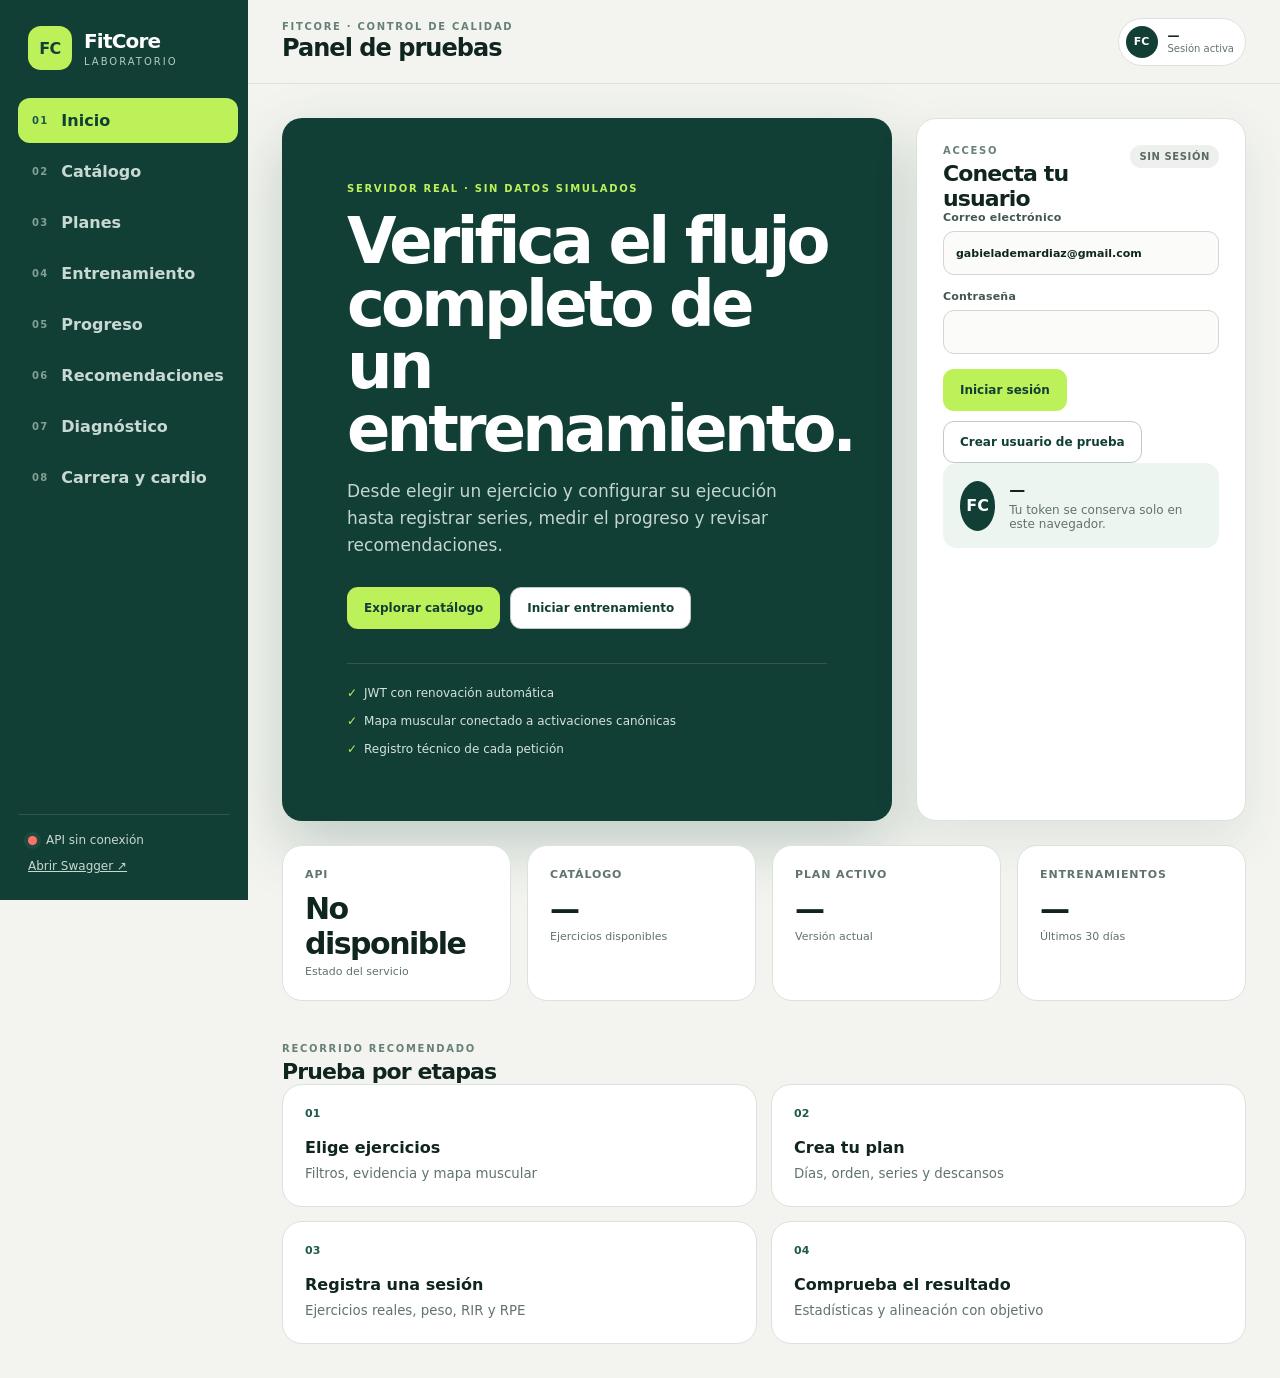
==== src/main/resources/static/fitcore-lab/index.html @ 848adf64 "feat(plans): redesign muscle analysis modal with anatomy card, metrics and compact distribution pane" ====
<!doctype html>
<html lang="es">
<head>
    <meta charset="utf-8">
    <meta name="viewport" content="width=device-width, initial-scale=1">
    <meta name="color-scheme" content="light">
    <meta name="theme-color" content="#123f35">
    <title>FitCore · Laboratorio de pruebas</title>
    <link rel="stylesheet" href="./styles.css">
</head>
<body>
<a class="skip-link" href="#workspace">Saltar al contenido</a>
<div class="app-shell">
    <aside class="sidebar" aria-label="Navegación principal">
        <a class="brand" href="#overview" aria-label="Laboratorio de pruebas de FitCore">
            <span class="brand-mark">FC</span>
            <span><strong>FitCore</strong><small>LABORATORIO</small></span>
        </a>
        <nav id="main-nav" class="main-nav">
            <button class="nav-item is-active" data-view="overview"><span>01</span>Inicio</button>
            <button class="nav-item" data-view="catalog"><span>02</span>Catálogo</button>
            <button class="nav-item" data-view="plans"><span>03</span>Planes</button>
            <button class="nav-item" data-view="training"><span>04</span>Entrenamiento</button>
            <button class="nav-item" data-view="progress"><span>05</span>Progreso</button>
            <button class="nav-item" data-view="recommendations"><span>06</span>Recomendaciones</button>
            <button class="nav-item" data-view="diagnostics"><span>07</span>Diagnóstico</button>
            <button class="nav-item" data-view="endurance"><span>08</span>Carrera y cardio</button>
        </nav>
        <div class="sidebar-foot">
            <div class="connection" id="connection-state" data-state="idle"><i></i><span>Comprobando API</span></div>
            <a href="/swagger-ui.html" target="_blank" rel="noreferrer">Abrir Swagger ↗</a>
        </div>
    </aside>

    <header class="topbar">
        <button id="menu-button" class="icon-button menu-button" aria-label="Abrir menú" aria-expanded="false">☰</button>
        <div><p class="eyebrow" id="page-eyebrow">FITCORE · CONTROL DE CALIDAD</p><h1 id="page-title">Panel de pruebas</h1></div>
        <div class="top-actions">
            <span class="user-chip" id="user-chip" hidden><span id="user-avatar">FC</span><span><strong id="user-email">—</strong><small>Sesión activa</small></span></span>
            <button id="logout-button" class="button button-ghost" hidden>Cerrar sesión</button>
        </div>
    </header>

    <main id="workspace" class="workspace" tabindex="-1">
        <section class="view is-active" id="view-overview" data-title="Panel de pruebas" data-eyebrow="FITCORE · CONTROL DE CALIDAD">
            <div class="hero-grid">
                <article class="hero-card">
                    <p class="eyebrow">SERVIDOR REAL · SIN DATOS SIMULADOS</p>
                    <h2>Verifica el flujo completo de un entrenamiento.</h2>
                    <p>Desde elegir un ejercicio y configurar su ejecución hasta registrar series, medir el progreso y revisar recomendaciones.</p>
                    <div class="hero-actions"><button class="button button-primary" data-go="catalog">Explorar catálogo</button><button class="button button-secondary" data-go="training">Iniciar entrenamiento</button></div>
                    <ul class="feature-list"><li>JWT con renovación automática</li><li>Mapa muscular conectado a activaciones canónicas</li><li>Registro técnico de cada petición</li></ul>
                </article>
                <article class="auth-card" id="auth-card">
                    <div class="section-heading"><div><p class="eyebrow">ACCESO</p><h2>Conecta tu usuario</h2></div><span class="status-pill" id="auth-status">Sin sesión</span></div>
                    <form id="auth-form">
                        <label>Correo electrónico<input id="auth-email" type="email" autocomplete="email" value="gabielademardiaz@gmail.com" required></label>
                        <label>Contraseña<input id="auth-password" type="password" autocomplete="current-password" minlength="8" required></label>
                        <div class="button-row"><button class="button button-primary" type="submit">Iniciar sesión</button><button class="button button-secondary" id="register-button" type="button">Crear usuario de prueba</button></div>
                    </form>
                    <div id="signed-summary" class="signed-summary" hidden><span class="large-avatar" id="signed-avatar">FC</span><div><strong id="signed-email">—</strong><p>Tu token se conserva solo en este navegador.</p></div></div>
                </article>
            </div>
            <div class="metric-grid" id="overview-metrics">
                <article class="metric"><span>API</span><strong id="metric-api">—</strong><small>Estado del servicio</small></article>
                <article class="metric"><span>Catálogo</span><strong id="metric-exercises">—</strong><small>Ejercicios disponibles</small></article>
                <article class="metric"><span>Plan activo</span><strong id="metric-plan">—</strong><small>Versión actual</small></article>
                <article class="metric"><span>Entrenamientos</span><strong id="metric-workouts">—</strong><small>Últimos 30 días</small></article>
            </div>
            <div class="section-heading"><div><p class="eyebrow">RECORRIDO RECOMENDADO</p><h2>Prueba por etapas</h2></div></div>
            <div class="journey-grid">
                <button data-go="catalog"><span>01</span><strong>Elige ejercicios</strong><small>Filtros, evidencia y mapa muscular</small></button>
                <button data-go="plans"><span>02</span><strong>Crea tu plan</strong><small>Días, orden, series y descansos</small></button>
                <button data-go="training"><span>03</span><strong>Registra una sesión</strong><small>Ejercicios reales, peso, RIR y RPE</small></button>
                <button data-go="progress"><span>04</span><strong>Comprueba el resultado</strong><small>Estadísticas y alineación con objetivo</small></button>
            </div>
        </section>

        <section class="view" id="view-endurance" data-title="Carrera y cardio" data-eyebrow="RESISTENCIA · ACTIVIDADES">
            <div class="section-heading"><div><p class="eyebrow">ACTIVIDADES DE RESISTENCIA</p>
                <h2>Registra carreras y caminatas</h2><p>Introducción manual ahora; importación FIT, Garmin y Strava pendiente de conexión autorizada.</p></div></div>
            <div class="hero-grid">
                <article class="panel" style="padding:24px">
                    <h3>Nueva actividad</h3>
                    <form id="endurance-form" class="field-grid">
                        <label>Actividad<select id="endurance-type"><option value="RUN">Carrera</option><option value="TRAIL_RUN">Trail running</option><option value="TREADMILL">Cinta de correr</option><option value="WALK">Caminata</option><option value="BIKE">Ciclismo</option></select></label>
                        <label>Fecha y hora<input id="endurance-start" type="datetime-local" required></label>
                        <label>Distancia (km)<input id="endurance-km" type="number" step="0.01" min="0" value="5" required></label>
                        <label>Tiempo en movimiento (min)<input id="endurance-moving" type="number" step="0.01" min="0.01" value="30" required></label>
                        <label>Tiempo transcurrido (min, opcional)<input id="endurance-elapsed" type="number" step="0.01" min="0" placeholder="Igual al tiempo en movimiento"></label>
                        <label>Frecuencia cardíaca media (ppm)<input id="endurance-hr" type="number" min="20" max="260" placeholder="Opcional"></label>
                        <label>Desnivel positivo (m)<input id="endurance-elevation" type="number" min="0" step="0.1" placeholder="Opcional"></label>
                        <label>Cadencia (pasos/min)<input id="endurance-cadence" type="number" min="0" step="1" placeholder="Opcional"></label>
                        <label>Notas<input id="endurance-notes" maxlength="1500" placeholder="Sensaciones, terreno, clima…"></label>
                        <button class="button button-primary" type="submit">Guardar actividad</button>
                    </form>
                </article>
                <article class="panel" style="padding:24px">
                    <div class="section-heading"><div><p class="eyebrow">HISTORIAL</p><h3>Mis actividades</h3></div>
                        <button class="button button-secondary" id="endurance-refresh" type="button">Actualizar</button></div>
                    <div id="endurance-list" aria-live="polite">Inicia sesión para ver tu historial.</div>
                </article>
            </div>
        </section>
        <section class="view" id="view-catalog" data-title="Catálogo de ejercicios" data-eyebrow="EXPLORAR · FILTRAR · VISUALIZAR">
            <div class="catalog-layout">
                <aside class="panel filter-panel">
                    <div class="section-heading"><div><p class="eyebrow">BÚSQUEDA</p><h2>Encontrar ejercicios</h2></div><button id="catalog-clear" class="text-button">Limpiar</button></div>
                    <label>Nombre del ejercicio<input id="catalog-query" type="search" placeholder="Ej. dominadas, press…"></label>
                    <div class="field-grid"><label>Equipamiento<select id="catalog-equipment"><option value="">Todo</option></select></label><label>Grupo muscular<select id="catalog-muscle"><option value="">Todos</option></select></label></div>
                    <label class="check-row"><input id="catalog-stabilizers" type="checkbox"><span>Incluir estabilizadores en el filtro</span></label>
                    <button id="catalog-search" class="button button-primary button-block">Buscar en la API</button>
                    <div class="result-meta"><strong id="catalog-count">0 ejercicios</strong><span id="catalog-page">Una entrada por ejercicio</span></div>
                    <div id="catalog-results" class="catalog-results"><div class="empty-state">Inicia sesión para cargar el catálogo.</div></div>
                    <nav id="catalog-pagination" class="pagination catalog-pagination" aria-label="Páginas del catálogo" hidden>
                        <button type="button" id="catalog-prev" class="button button-secondary">Anterior</button>
                        <span id="catalog-page-indicator" aria-live="polite">Página 1 de 1</span>
                        <button type="button" id="catalog-next" class="button button-secondary">Siguiente</button>
                    </nav>
                </aside>
                <div class="panel map-panel">
                    <div class="map-toolbar"><div><p class="eyebrow">MAPA MUSCULAR</p><h2 id="map-title">Selecciona un ejercicio</h2><p id="map-subtitle">Se mostrarán músculos primarios y secundarios.</p></div><label class="switch"><input id="map-stabilizers" type="checkbox"><span>Mostrar estabilizadores</span></label></div>
                    <div class="map-stage" id="map-stage"><div class="map-loader">Cargando anatomía…</div></div>
                    <div class="map-legend"><span><i class="primary"></i>Primario</span><span><i class="secondary"></i>Secundario</span><span><i class="stabilizer"></i>Estabilizador</span><strong id="map-diagnostic">Esperando selección</strong></div>
                </div>
                <aside class="panel detail-panel" id="variant-detail"><div class="empty-state">Selecciona un ejercicio y configura cómo vas a realizarlo.</div></aside>
            </div>
        </section>

        <section class="view" id="view-plans" data-title="Editor de planes" data-eyebrow="PLANES · RUTINAS · ORGANIZACIÓN">
            <p class="plan-page-intro">Organiza tu rutina de entrenamiento.</p>

            <div class="panel plan-overview">
                <div class="plan-overview-identity">
                    <span class="plan-overview-icon" aria-hidden="true">
                        <svg viewBox="0 0 24 24"><path d="M7 3v3m10-3v3M4.5 9.5h15M6 5h12a2 2 0 0 1 2 2v12H4V7a2 2 0 0 1 2-2Zm2 8h3v3H8Z"/></svg>
                    </span>
                    <div>
                        <div class="plan-overview-title-line">
                            <h2 id="plan-summary-title">Mi plan FitCore · 1 día</h2>
                            <span id="plan-summary-status" class="plan-active-badge">Nuevo plan · Versión 1</span>
                        </div>
                        <p id="plan-summary-description">Configura los días y ejercicios de tu próxima rutina.</p>
                    </div>
                </div>
                <div class="plan-overview-actions">

                    <button
                            type="button"
                            id="plan-week-muscles"
                            class="button button-secondary"
                            aria-haspopup="dialog"
                            aria-controls="plan-muscle-dialog">
                        ◉ Análisis semanal
                    </button>

                    <button id="plan-configure" class="button button-secondary plan-configure-button">
                        <svg viewBox="0 0 24 24" aria-hidden="true"><path d="M12 8.5a3.5 3.5 0 1 0 0 7 3.5 3.5 0 0 0 0-7Zm8 3.5 2-1-2-3-2.2.4-1.2-1.2.4-2.2-3-2-1 2h-1.8l-1-2-3 2 .4 2.2-1.2 1.2L4 8l-2 3 2 1v1.8l-2 1 2 3 2.2-.4 1.2 1.2L7 21l3 1 1-2h1.8l1 2 3-1-.4-2.2 1.2-1.2 2.2.4 2-3-2-1Z"/></svg>
                        Configurar plan
                    </button>
                    <button id="plan-save" class="button button-primary plan-save-button">
                        <svg viewBox="0 0 24 24" aria-hidden="true"><path d="m5 12 4 4L19 6"/></svg>
                        <span>Guardar plan</span>
                    </button>
                </div>
            </div>

            <section class="panel plan-days-panel" aria-labelledby="plan-days-heading">
                <div class="plan-days-panel-heading">
                    <h2 id="plan-days-heading">
                        <span aria-hidden="true">▦</span>
                        Días del plan
                        <small id="plan-days-count">0 sesiones</small>
                    </h2>
                    <span class="plan-days-drag-hint">⠿ Arrastra para reordenar</span>
                </div>
                <div id="plan-day-tabs" class="plan-day-tabs" aria-label="Días del plan"></div>
            </section>
            <div id="plan-days" class="plan-days"></div>

            <dialog id="plan-settings-dialog" class="compact-dialog plan-settings-dialog" aria-labelledby="plan-settings-title">
                <form id="plan-settings-form">
                    <div class="dialog-heading compact">
                        <div><p class="eyebrow">CONFIGURACIÓN</p><h2 id="plan-settings-title">Datos del plan</h2><p>Define el nombre, el enfoque y la fecha de esta versión.</p></div>
                        <button type="button" class="icon-button" data-close-plan-settings aria-label="Cerrar">×</button>
                    </div>
                    <div class="plan-settings-fields">
                        <label>Nombre del plan<input id="plan-name" value="Mi plan FitCore" maxlength="120" required></label>
                        <label>Descripción<textarea id="plan-description" rows="4" placeholder="Objetivo y enfoque del bloque"></textarea></label>
                        <label>Fecha efectiva<input id="plan-date" type="date" required></label>
                        <div class="plan-version" id="plan-version"><span>Modo</span><strong>Nuevo plan</strong><small>Se creará la versión 1</small></div>
                    </div>
                    <div class="dialog-actions plan-settings-actions">
                        <button id="plan-load" type="button" class="button button-ghost">Recargar plan activo</button>
                        <button type="button" class="button button-secondary" data-close-plan-settings>Cancelar</button>
                        <button type="submit" class="button button-primary">Aplicar cambios</button>
                    </div>
                </form>
            </dialog>

            <!-- AÑADIR DÍA · MISMO DISEÑO Y MODOS QUE CONFIGURAR DÍA -->
            <dialog id="plan-new-day-dialog"
                    class="compact-dialog plan-new-day-dialog"
                    aria-labelledby="plan-new-day-title">
                <form id="plan-new-day-form">
                    <div class="dialog-heading compact plan-edit-day-heading">
                        <div>
                            <p class="eyebrow">PLANIFICACIÓN SEMANAL</p>
                            <h2 id="plan-new-day-title">Añadir día</h2>
                            <p>Crea un nuevo día en tu plan de entrenamiento.</p>
                        </div>
                        <button type="button" class="icon-button" data-close-new-day aria-label="Cerrar">×</button>
                    </div>

                    <div class="plan-edit-day-layout">
                        <section class="plan-edit-day-identity" aria-label="Información del nuevo día">
                            <label for="plan-new-day-name">Nombre del día</label>
                            <input id="plan-new-day-name" type="text" maxlength="80"
                                   placeholder="Ej. Espalda y bíceps" required>

                            <div class="plan-edit-mode-section">
                                <div class="plan-edit-mode-heading">
                                    <strong>Clasificación del día</strong>
                                    <span class="plan-edit-info-icon"
                                          title="Automática: FitCore reconoce el día al añadir ejercicios. Manual: eliges el tipo."
                                          aria-label="Automática: según ejercicios y series. Manual: eliges el tipo.">i</span>
                                </div>
                                <input type="checkbox" id="plan-new-day-auto" checked hidden>
                                <div class="plan-edit-mode-options" role="group"
                                     aria-label="Modo de clasificación del nuevo día">
                                    <button type="button" class="plan-edit-mode-option"
                                            data-plan-new-mode="auto" aria-pressed="true">
                                        <span class="plan-edit-mode-icon" aria-hidden="true">✧</span>
                                        <span><strong>Automática</strong><small>Según ejercicios y series</small></span>
                                    </button>
                                    <button type="button" class="plan-edit-mode-option"
                                            data-plan-new-mode="manual" aria-pressed="false">
                                        <span class="plan-edit-mode-icon" aria-hidden="true">✎</span>
                                        <span><strong>Manual</strong><small>Elegir el tipo de día</small></span>
                                    </button>
                                </div>
                            </div>
                        </section>

                        <section class="plan-edit-day-classification" aria-label="Tipo de entrenamiento del nuevo día">
                            <div id="plan-new-auto-panel" class="plan-edit-mode-panel plan-edit-auto-panel">
                                <p class="plan-edit-panel-eyebrow">CLASIFICACIÓN AUTOMÁTICA</p>
                                <div class="plan-edit-classification-preview" aria-live="polite">
                                    <span class="plan-edit-preview-icon" aria-hidden="true">✧</span>
                                    <span class="plan-edit-preview-text">
                                        <strong>Pendiente de ejercicios</strong>
                                        <small>Se clasificará al añadir ejercicios y series al día.</small>
                                    </span>
                                </div>
                                <p class="plan-edit-auto-caption">
                                    Podrás cambiar a clasificación manual cuando quieras.
                                </p>
                            </div>
                            <fieldset id="plan-new-manual-panel"
                                      class="plan-edit-type-fieldset plan-edit-mode-panel" hidden>
                                <legend>Tipo de entrenamiento</legend>
                                <div id="plan-new-day-types" class="plan-edit-type-grid"></div>
                            </fieldset>
                        </section>
                    </div>

                    <div class="dialog-actions plan-edit-day-footer">
                        <button type="button" class="button button-secondary" data-close-new-day>Cancelar</button>
                        <button type="submit" class="button button-primary">Añadir día</button>
                    </div>
                </form>
            </dialog>


            <!-- CONFIGURACIÓN DEL DÍA · DOS MODOS EXCLUYENTES -->
            <dialog id="plan-edit-day-dialog"
                    class="compact-dialog plan-edit-day-dialog"
                    aria-labelledby="plan-edit-day-title">
                <form id="plan-edit-day-form">
                    <div class="dialog-heading compact plan-edit-day-heading">
                        <div>
                            <p class="eyebrow" id="plan-edit-day-number">DÍA 1</p>
                            <h2 id="plan-edit-day-title">Configurar día</h2>
                            <p>Personaliza el nombre y la clasificación del entrenamiento.</p>
                        </div>
                        <button type="button" class="icon-button" data-close-edit-day aria-label="Cerrar">×</button>
                    </div>

                    <div class="plan-edit-day-layout">
                        <section class="plan-edit-day-identity" aria-label="Información del día">
                            <label for="plan-edit-day-name">
                                Nombre del día
                            </label>
                            <input id="plan-edit-day-name" type="text" maxlength="80"
                                   required placeholder="Ej. Espalda y bíceps">

                            <div class="plan-edit-mode-section">
                                <div class="plan-edit-mode-heading">
                                    <strong>Clasificación del día</strong>
                                    <span title="FitCore puede sugerir el tipo según los ejercicios y series. También puedes seleccionarlo manualmente."
                                          aria-label="Automática: clasificación sugerida a partir de ejercicios y series. Manual: eliges el tipo de entrenamiento."
                                          class="plan-edit-info-icon">i</span>
                                </div>
                                <input type="checkbox" id="plan-edit-day-auto" hidden>
                                <div class="plan-edit-mode-options" role="group"
                                     aria-label="Modo de clasificación">
                                    <button type="button" class="plan-edit-mode-option"
                                            data-plan-edit-mode="auto" aria-pressed="false">
                                        <span class="plan-edit-mode-icon" aria-hidden="true">✧</span>
                                        <span><strong>Automática</strong><small>Según ejercicios y series</small></span>
                                    </button>
                                    <button type="button" class="plan-edit-mode-option"
                                            data-plan-edit-mode="manual" aria-pressed="false">
                                        <span class="plan-edit-mode-icon" aria-hidden="true">✎</span>
                                        <span><strong>Manual</strong><small>Elegir el tipo de día</small></span>
                                    </button>
                                </div>
                            </div>
                        </section>

                        <section class="plan-edit-day-classification" aria-label="Clasificación del entrenamiento">
                            <div id="plan-edit-auto-panel" class="plan-edit-mode-panel plan-edit-auto-panel">
                                <p class="plan-edit-panel-eyebrow">CLASIFICACIÓN AUTOMÁTICA</p>
                                <div id="plan-edit-classification-preview"
                                     class="plan-edit-classification-preview"
                                     aria-live="polite"></div>
                                <p class="plan-edit-auto-caption">
                                    FitCore actualizará esta sugerencia cuando cambies los ejercicios o sus series.
                                </p>
                            </div>
                            <fieldset id="plan-edit-manual-panel"
                                      class="plan-edit-type-fieldset plan-edit-mode-panel" hidden>
                                <legend>Tipo de entrenamiento</legend>
                                <div id="plan-edit-day-types" class="plan-edit-type-grid"></div>
                            </fieldset>
                        </section>
                    </div>

                    <div class="dialog-actions plan-edit-day-footer">
                        <div class="plan-edit-day-extra-actions" aria-label="Opciones del día">
                            <button type="button" class="plan-edit-action-quiet" data-plan-edit-duplicate
                                    title="Crear una copia de este día y sus ejercicios">
                                <svg viewBox="0 0 24 24" aria-hidden="true" fill="none" stroke="currentColor"
                                     stroke-width="1.8" stroke-linecap="round" stroke-linejoin="round">
                                    <rect x="8" y="8" width="12" height="12" rx="2"/>
                                    <path d="M16 8V6a2 2 0 0 0-2-2H6a2 2 0 0 0-2 2v8a2 2 0 0 0 2 2h2"/>
                                </svg>
                                Duplicar
                            </button>
                            <button type="button" class="plan-edit-action-quiet danger" data-plan-edit-delete
                                    title="Eliminar este día del borrador; requiere confirmación">
                                <svg viewBox="0 0 24 24" aria-hidden="true" fill="none" stroke="currentColor"
                                     stroke-width="1.8" stroke-linecap="round" stroke-linejoin="round">
                                    <path d="M3 6h18M8 6V4h8v2M5 6l1 14h12l1-14M10 10v6M14 10v6"/>
                                </svg>
                                Eliminar
                            </button>
                        </div>
                        <div class="plan-edit-day-save-actions">
                            <button type="button" class="button button-secondary" data-close-edit-day>Cancelar</button>
                            <button type="submit" class="button button-primary">Aplicar cambios</button>
                        </div>
                    </div>
                </form>
            </dialog>


            <!-- ANÁLISIS MUSCULAR DEL PLAN -->
            <dialog id="plan-muscle-dialog"
                    class="plan-muscle-dialog"
                    aria-labelledby="plan-muscle-dialog-title">
                <div class="dialog-heading compact plan-muscle-heading">
                    <span class="plan-muscle-heading-symbol" aria-hidden="true">
                        <svg viewBox="0 0 24 24" fill="none" stroke="currentColor"
                             stroke-width="2" stroke-linecap="round" stroke-linejoin="round">
                            <rect x="3" y="14" width="4" height="7" rx="1"/>
                            <rect x="10" y="9" width="4" height="12" rx="1"/>
                            <rect x="17" y="3" width="4" height="18" rx="1"/>
                        </svg>
                    </span>
                    <div class="plan-muscle-heading-copy">
                        <p class="eyebrow">PLANIFICACIÓN MUSCULAR</p>
                        <h2 id="plan-muscle-dialog-title">Análisis muscular</h2>
                        <p>Estimación según ejercicios y series programados, no esfuerzo real.</p>
                    </div>
                    <button type="button" class="icon-button"
                            data-close-plan-muscles aria-label="Cerrar análisis">×</button>
                </div>

                <div class="plan-muscle-toolbar">
                    <div class="plan-muscle-switch" role="group" aria-label="Ámbito del análisis">
                        <button type="button" data-plan-muscle-scope="day" aria-pressed="true">
                            <svg viewBox="0 0 24 24" aria-hidden="true" fill="none"
                                 stroke="currentColor" stroke-width="1.9"
                                 stroke-linecap="round" stroke-linejoin="round">
                                <rect x="3" y="5" width="18" height="16" rx="2"/>
                                <path d="M7 3v4M17 3v4M3 10h18M8 14h3v3H8z"/>
                            </svg>
                            Día
                        </button>
                        <button type="button" data-plan-muscle-scope="week" aria-pressed="false">
                            <svg viewBox="0 0 24 24" aria-hidden="true" fill="none"
                                 stroke="currentColor" stroke-width="1.9"
                                 stroke-linecap="round" stroke-linejoin="round">
                                <rect x="3" y="5" width="18" height="16" rx="2"/>
                                <path d="M7 3v4M17 3v4M3 10h18M7 14h2M12 14h2M17 14h1M7 18h2M12 18h2"/>
                            </svg>
                            Semana del plan
                        </button>
                    </div>
                    <label id="plan-muscle-day-picker">
                        Día
                        <select id="plan-muscle-day-select" aria-label="Día que se analiza"></select>
                    </label>
                </div>

                <div class="plan-muscle-layout">
                    <section class="plan-muscle-figure" aria-label="Mapa y resumen muscular">
                        <div class="plan-muscle-figure-main">
                            <div id="plan-muscle-map" class="plan-muscle-map"
                                 aria-label="Mapa muscular frontal y posterior">
                                Preparando anatomía…
                            </div>
                            <aside class="plan-muscle-figure-sidebar" aria-label="Cifras del entrenamiento">
                                <div class="plan-muscle-stat">
                                    <svg viewBox="0 0 24 24" aria-hidden="true" fill="none"
                                         stroke="currentColor" stroke-width="1.9"
                                         stroke-linecap="round" stroke-linejoin="round">
                                        <path d="M6 4v16M18 4v16M3 8v8M21 8v8M3 12h18"/>
                                    </svg>
                                    <span><strong id="plan-muscle-stat-exercises">—</strong><small>Ejercicios</small></span>
                                </div>
                                <div class="plan-muscle-stat">
                                    <svg viewBox="0 0 24 24" aria-hidden="true" fill="none"
                                         stroke="currentColor" stroke-width="1.9"
                                         stroke-linecap="round" stroke-linejoin="round">
                                        <path d="m12 3 9 5-9 5-9-5 9-5ZM3 12l9 5 9-5M3 16l9 5 9-5"/>
                                    </svg>
                                    <span><strong id="plan-muscle-stat-sets">—</strong><small>Series programadas</small></span>
                                </div>
                                <div class="plan-muscle-stat">
                                    <svg viewBox="0 0 24 24" aria-hidden="true" fill="none"
                                         stroke="currentColor" stroke-width="1.9"
                                         stroke-linecap="round" stroke-linejoin="round">
                                        <path d="M12 3a9 9 0 1 0 9 9 9 9 0 0 0-9-9Z"/>
                                        <path d="M12 7v5l3 2M8 4l-2 2"/>
                                    </svg>
                                    <span><strong id="plan-muscle-stat-muscles">—</strong><small>Músculos identificados</small></span>
                                </div>
                                <div class="plan-muscle-legend-wrap">
                                    <strong>Leyenda</strong>
                                    <div id="plan-muscle-legend" class="plan-muscle-legend"></div>
                                </div>
                            </aside>
                        </div>
                    </section>

                    <section class="plan-muscle-details" aria-label="Distribución muscular">
                        <div class="plan-muscle-details-heading">
                            <span aria-hidden="true" class="plan-muscle-target-icon">
                                <svg viewBox="0 0 24 24" fill="none" stroke="currentColor"
                                     stroke-width="1.9" stroke-linecap="round" stroke-linejoin="round">
                                    <circle cx="12" cy="12" r="9"/>
                                    <circle cx="12" cy="12" r="5"/>
                                    <circle cx="12" cy="12" r="1"/>
                                </svg>
                            </span>
                            <div>
                                <h3 id="plan-muscle-analysis-title">Distribución muscular</h3>
                                <p id="plan-muscle-analysis-summary" aria-live="polite">
                                    Músculos trabajados y series equivalentes programadas.
                                </p>
                            </div>
                        </div>
                        <div id="plan-muscle-analysis-list" aria-live="polite"></div>
                        <div class="plan-muscle-disclaimer">
                            <svg viewBox="0 0 24 24" aria-hidden="true" fill="none"
                                 stroke="currentColor" stroke-width="1.9"
                                 stroke-linecap="round" stroke-linejoin="round">
                                <circle cx="12" cy="12" r="9"/>
                                <path d="M12 11v6M12 7h.01"/>
                            </svg>
                            <div>
                                <strong>Sobre la estimación</strong>
                                <p>Series principales al 100 % y secundarias al 50 %.
                                   Las barras comparan cada músculo con el de mayor valor:
                                   no son porcentajes del entrenamiento. No representan
                                   activación EMG, hipertrofia ni fatiga reales.</p>
                            </div>
                        </div>
                    </section>
                </div>

                <div class="dialog-actions plan-muscle-footer">
                    <button type="button" class="button button-primary"
                            data-close-plan-muscles>Cerrar</button>
                </div>
            </dialog>

        </section>

        <section class="view" id="view-training" data-title="Entrenamiento en curso" data-eyebrow="EJECUCIÓN · SERIES · ESFUERZO">
            <div class="training-layout" id="training-layout">
                <aside class="panel session-builder">
                    <div class="section-heading"><div><p class="eyebrow">SESIÓN REAL</p><h2>Configurar</h2></div><span class="status-pill" id="session-status">Sin iniciar</span></div>
                    <label>Fecha<input id="session-date" type="date"></label>
                    <div class="field-grid"><label>Categoría<select id="session-category"><option value="HYPERTROPHY">Hipertrofia</option><option value="STRENGTH">Fuerza</option><option value="ENDURANCE">Resistencia</option><option value="CARDIO">Cardio</option><option value="MOBILITY">Movilidad</option><option value="MIXED">Mixto</option></select></label><label>Intensidad<select id="session-intensity"><option value="MODERATE">Moderada</option><option value="LOW">Baja</option><option value="HIGH">Alta</option><option value="VERY_HIGH">Muy alta</option></select></label></div>
                    <label>Día del plan (opcional)<select id="session-day"><option value="">Sesión libre</option></select></label>
                    <label>Notas<textarea id="session-notes" rows="3" placeholder="Sensaciones iniciales"></textarea></label>
                    <button id="session-start" class="button button-primary button-block">Iniciar sesión</button>
                    <div class="session-actions"><button id="session-cancel" class="button button-secondary" disabled>Cancelar</button><button id="session-delete" class="text-button danger" disabled>Eliminar sesión</button></div>
                </aside>
                <div class="session-workspace">
                    <div class="session-dashboard" id="session-dashboard">

                        <div class="session-dashboard-title">
                            <p class="eyebrow">ENTRENAMIENTO ACTIVO</p>

                            <h2 id="session-heading">Tu sesión</h2>

                            <p
                                    id="session-meta-summary"
                                    class="session-meta-summary"
                                    hidden>
                            </p>

                            <button
                                    id="session-edit-settings"
                                    type="button"
                                    class="button button-secondary session-edit-button"
                                    hidden
                                    aria-haspopup="dialog"
                                    aria-controls="session-settings-dialog">
                                ✎ Editar sesión
                            </button>
                        </div>

                        <div class="live-metric"><span>Duración</span><strong id="session-duration">00:00</strong></div>

                        <div class="live-metric">
                            <span>Volumen</span>
                            <strong id="session-volume">0 kg</strong>
                        </div>

                        <div class="live-metric"><span>Series</span><strong id="session-series">0</strong></div>
                        <button id="session-muscles" class="muscle-summary-button" aria-label="Ver mapa muscular de la sesión" title="Ver músculos trabajados" disabled>
                            <span id="session-muscle-mini" class="session-muscle-mini" aria-hidden="true"><span class="mini-map-placeholder">◐</span></span>
                        </button>
                        <button id="session-complete" class="button button-primary finish-session" disabled>Terminar</button>
                    </div>
                    <div class="section-heading session-list-heading"><div><p class="eyebrow">REGISTRO</p><h2>Ejercicios realizados</h2><p>Cada serie se guarda en la API y puede editarse durante la sesión.</p></div><div class="button-row"><button id="session-refresh" class="icon-button" aria-label="Recargar sesión">↻</button><button id="open-exercise-picker" class="button button-secondary" disabled>+ Añadir ejercicio</button></div></div>
                    <div id="session-exercises" class="session-exercises"><div class="empty-state large">Inicia una sesión para registrar ejercicios y series.</div></div>
                </div>
            </div>
        </section>

        <section class="view" id="view-progress" data-title="Objetivos y progreso" data-eyebrow="MEDICIÓN · TENDENCIA · ALINEACIÓN">
            <div class="progress-actions panel">
                <div><p class="eyebrow">PERIODO</p><h2>Resumen de entrenamiento</h2></div>
                <label>Desde<input id="stats-from" type="date"></label><label>Hasta<input id="stats-to" type="date"></label><button id="stats-load" class="button button-primary">Actualizar</button>
            </div>
            <div class="metric-grid stats-grid"><article class="metric"><span>Entrenamientos</span><strong id="stat-workouts">—</strong><small id="stat-workouts-change">Periodo seleccionado</small></article><article class="metric"><span>Duración</span><strong id="stat-duration">—</strong><small id="stat-duration-change">Minutos acumulados</small></article><article class="metric"><span>Volumen</span><strong id="stat-volume">—</strong><small id="stat-volume-change">Carga total</small></article><article class="metric"><span>Series</span><strong id="stat-sets">—</strong><small id="stat-sets-change">Series completadas</small></article></div>
            <article class="panel exercise-progress-panel" aria-labelledby="exercise-progress-title">
                <div class="section-heading">
                    <div><p class="eyebrow">EVOLUCIÓN POR EJERCICIO</p>
                    <h2 id="exercise-progress-title">Historial de rendimiento</h2>
                    <p>Compara una misma configuración y modalidad de carga. Solo se incluyen sesiones completadas.</p></div>
                </div>
                <div class="exercise-progress-controls">
                    <label>Ejercicio<select id="exercise-progress-family"><option value="">Elige un ejercicio</option></select></label>
                    <label>Configuración<select id="exercise-progress-variant"><option value="">Elige una variante</option></select></label>
                    <label>Indicador<select id="exercise-progress-metric"><option value="">Elige un indicador</option></select></label>
                </div>
                <div id="exercise-progress-highlights" class="exercise-progress-highlights" aria-live="polite"></div>
                <div id="exercise-progress-chart" class="exercise-progress-chart">
                    <p class="empty-state">Selecciona un ejercicio para consultar su evolución.</p>
                </div>
                <p class="exercise-progress-footnote">El lastre, la asistencia y el peso corporal no se suman al volumen externo.
                    El 1RM es una estimación orientativa únicamente para series con carga externa.</p>
            </article>
            <div class="progress-layout">
                <article class="panel"><div class="section-heading"><div><p class="eyebrow">DISTRIBUCIÓN</p><h2>Trabajo por grupo muscular</h2></div></div><div id="muscle-distribution" class="distribution"><div class="empty-state">Completa sesiones para ver datos.</div></div></article>
                <article class="panel"><div class="section-heading"><div><p class="eyebrow">OBJETIVO VS. REALIDAD</p><h2>Alineación del entrenamiento</h2></div><span id="goal-status" class="status-pill">Sin datos</span></div><div id="goal-assessment" class="goal-assessment"><div class="empty-state">Crea un objetivo y registra progreso.</div></div></article>
            </div>
            <div class="forms-grid">
                <form id="goal-form" class="panel compact-form"><div class="section-heading"><div><p class="eyebrow">NUEVO OBJETIVO</p><h2>Definir meta</h2></div></div><div class="field-grid"><label>Tipo<select id="goal-type"><option value="MUSCLE_GAIN">Ganancia muscular</option><option value="FAT_LOSS">Pérdida de grasa</option><option value="RECOMPOSITION">Recomposición corporal</option><option value="PERFORMANCE">Rendimiento</option><option value="MAINTENANCE">Mantenimiento</option></select></label><label>Días/semana<input id="goal-days" type="number" min="1" max="7" value="4"></label><label>Peso objetivo (kg)<input id="goal-weight" type="number" min="1" step="0.1"></label><label>Masa muscular (kg)<input id="goal-muscle" type="number" min="0" step="0.1"></label><label>Grasa objetivo (%)<input id="goal-fat" type="number" min="0" step="0.1"></label><label>Fecha objetivo<input id="goal-target-date" type="date"></label></div><label>Grupos prioritarios<select id="goal-groups" multiple size="4"></select></label><button class="button button-primary button-block" type="submit">Guardar objetivo</button></form>
                <form id="progress-form" class="panel compact-form"><div class="section-heading"><div><p class="eyebrow">MEDICIÓN</p><h2>Registrar progreso</h2></div></div><div class="field-grid"><label>Fecha<input id="progress-date" type="date" required></label><label>Peso (kg)<input id="progress-weight" type="number" min="20" max="500" step="0.1"></label><label>Grasa (%)<input id="progress-fat" type="number" min="1" max="80" step="0.1"></label><label>Masa muscular (kg)<input id="progress-muscle" type="number" min="5" max="250" step="0.1"></label></div><label>Notas<textarea id="progress-notes" rows="3"></textarea></label><button class="button button-secondary button-block" type="submit">Guardar medición</button><div id="progress-history" class="mini-history"></div></form>
            </div>
        </section>

        <section class="view" id="view-recommendations" data-title="Recomendaciones" data-eyebrow="ANÁLISIS · AJUSTES · DECISIONES">
            <div class="section-heading page-heading"><div><p class="eyebrow">AJUSTES DEL PLAN</p><h2>Recomendaciones basadas en tus datos</h2><p>El motor analiza los 28 días anteriores y mantiene un historial auditable.</p></div><div class="button-row"><select id="recommendation-filter" aria-label="Filtrar por estado"><option value="">Todos los estados</option><option value="PENDING">Pendientes</option><option value="ACCEPTED">Aceptadas</option><option value="REJECTED">Rechazadas</option><option value="EXPIRED">Caducadas</option></select><button id="recommendation-generate" class="button button-primary">Generar recomendación</button></div></div>
            <div id="recommendation-list" class="recommendation-list"><div class="empty-state large">Inicia sesión para consultar recomendaciones.</div></div>
        </section>

        <section class="view" id="view-diagnostics" data-title="Diagnóstico técnico" data-eyebrow="SALUD · TRAZAS · RESPUESTAS">
            <div class="diagnostic-grid">
                <article class="panel health-card"><div class="section-heading"><div><p class="eyebrow">SALUD DEL SERVICIO</p><h2>Estado de la API</h2></div><button id="health-check" class="button button-secondary">Comprobar</button></div><div class="health-orb" id="health-orb"><span>—</span><small>Sin comprobar</small></div><dl id="health-details"><div><dt>Ruta técnica</dt><dd>/actuator/health</dd></div><div><dt>Autenticación</dt><dd id="diag-auth">No</dd></div><div><dt>Usuario</dt><dd id="diag-user">—</dd></div></dl></article>
                <article class="panel log-card"><div class="section-heading"><div><p class="eyebrow">REGISTRO HTTP</p><h2>Últimas peticiones</h2></div><div class="button-row"><button id="log-copy" class="text-button">Copiar</button><button id="log-clear" class="text-button danger">Limpiar</button></div></div><div id="request-log" class="request-log"><div class="empty-state">Las llamadas aparecerán aquí.</div></div></article>
            </div>
        </section>
    </main>
</div>
<div id="toast-region" class="toast-region" aria-live="polite" aria-atomic="true"></div>
<dialog id="confirm-dialog"><form method="dialog"><p class="eyebrow">CONFIRMACIÓN</p><h2 id="confirm-title">¿Continuar?</h2><p id="confirm-message"></p><div class="button-row"><button value="cancel" class="button button-secondary">Cancelar</button><button value="confirm" class="button button-primary">Confirmar</button></div></form></dialog>


<!-- =====================================
     FITCORE - EDITAR SESIÓN
     ===================================== -->

<dialog
        id="session-settings-dialog"
        class="session-settings-dialog"
        aria-labelledby="session-settings-title">

    <form id="session-settings-form">

        <!-- CABECERA -->
        <div class="dialog-heading compact">

            <div>
                <p class="eyebrow">
                    CONFIGURACIÓN DE LA SESIÓN
                </p>

                <h2 id="session-settings-title">
                    Editar sesión
                </h2>

                <p>
                    Ajusta los datos de la sesión
                    sin salir del entrenamiento.
                </p>
            </div>

            <button
                    type="button"
                    class="icon-button"
                    id="session-settings-close"
                    aria-label="Cerrar configuración">
                ×
            </button>

        </div>

        <!-- CAMPOS -->
        <div class="session-settings-fields">

            <label>
                Fecha
                <input
                        id="session-edit-date"
                        type="date"
                        required>
            </label>

            <div class="field-grid">

                <label>
                    Categoría
                    <select
                            id="session-edit-category"
                            required>

                        <option value="HYPERTROPHY">
                            Hipertrofia
                        </option>

                        <option value="STRENGTH">
                            Fuerza
                        </option>

                        <option value="ENDURANCE">
                            Resistencia
                        </option>

                        <option value="CARDIO">
                            Cardio
                        </option>

                        <option value="MOBILITY">
                            Movilidad
                        </option>

                        <option value="MIXED">
                            Mixto
                        </option>

                    </select>
                </label>

                <label>
                    Intensidad
                    <select
                            id="session-edit-intensity"
                            required>

                        <option value="MODERATE">
                            Moderada
                        </option>

                        <option value="LOW">
                            Baja
                        </option>

                        <option value="HIGH">
                            Alta
                        </option>

                        <option value="VERY_HIGH">
                            Muy alta
                        </option>

                    </select>
                </label>

            </div>

            <label>
                Día del plan
                <input
                        id="session-edit-day"
                        type="text"
                        readonly
                        aria-describedby="session-edit-day-info">
            </label>

            <p
                    class="session-settings-hint"
                    id="session-edit-day-info">

                El día del plan se asigna al iniciar
                la sesión y no se modifica
                desde este formulario.

            </p>

            <label>
                Notas
                <textarea
                        id="session-edit-notes"
                        rows="3"
                        placeholder="Sensaciones o comentarios">
                </textarea>
            </label>

        </div>

        <!-- GUARDAR -->
        <div class="dialog-actions session-settings-footer">

            <button
                    type="button"
                    class="button button-secondary"
                    id="session-settings-dismiss">
                Cerrar
            </button>

            <button
                    type="submit"
                    class="button button-primary"
                    id="session-settings-save">
                Guardar cambios
            </button>

        </div>

        <!-- ACCIONES DE SESIÓN -->
        <div class="session-settings-danger">

            <button
                    type="button"
                    class="text-button"
                    id="session-settings-cancel-workout">
                Cancelar sesión
            </button>

            <button
                    type="button"
                    class="text-button danger"
                    id="session-settings-delete-workout">
                Eliminar sesión
            </button>

        </div>

    </form>

</dialog>



<dialog
        id="exercise-picker-dialog"
        class="exercise-picker-dialog"
        aria-labelledby="exercise-picker-title">

    <div class="dialog-heading">
        <div>
            <p class="eyebrow" id="exercise-picker-eyebrow">
                AÑADIR AL ENTRENAMIENTO
            </p>

            <h2 id="exercise-picker-title">
                Elige un ejercicio
            </h2>

            <p id="exercise-picker-description">
                Elige un ejercicio y configura su ejecución.
            </p>
        </div>

        <button type="button"
                class="icon-button"
                data-close-picker
                aria-label="Cerrar">
            ×
        </button>
    </div>

    <!-- FILTROS -->
    <div class="picker-filters">
        <label>
            Buscar
            <input id="session-exercise-query"
                   type="search"
                   placeholder="Ej. dominadas, press, remo…">
        </label>

        <label>
            Equipamiento
            <select id="session-exercise-equipment">
                <option value="">
                    Todo el equipamiento
                </option>
            </select>
        </label>

        <label>
            Grupo muscular
            <select id="session-exercise-muscle">
                <option value="">
                    Todos los músculos
                </option>
            </select>
        </label>
    </div>

    <!-- LISTADO Y CONFIGURACIÓN -->
    <div class="exercise-picker-layout">

        <div>
            <div class="result-meta">
                <strong id="session-exercise-count">
                    0 ejercicios
                </strong>
                <span>Modalidades agrupadas</span>
            </div>

            <div id="session-exercise-results"
                 class="picker-results">
            </div>
        </div>

        <aside class="picker-config">

            <div id="session-exercise-config">
                <div class="empty-state">
                    Selecciona un ejercicio para configurar
                    cómo vas a realizarlo.
                </div>
            </div>

            <!-- Solo visible en Planes -->
            <div id="plan-picker-fields"
                 class="plan-picker-fields"
                 hidden>

                <h4>Objetivos del ejercicio</h4>

                <div class="plan-picker-numbers">
                    <label>
                        Series
                        <input id="plan-picker-sets"
                               type="number"
                               min="1"
                               max="100"
                               step="1"
                               value="3"
                               required>
                    </label>

                    <label id="plan-picker-reps-label">
                        Repeticiones
                        <input id="plan-picker-reps"
                               type="number"
                               min="1"
                               max="500"
                               step="1"
                               value="10"
                               required>
                    </label>

                    <label id="plan-picker-duration-label" hidden>
                        Tiempo por serie (hh:mm:ss)
                        <input id="plan-picker-duration" type="text" inputmode="numeric"
                               maxlength="8" pattern="[0-9]{2}:[0-9]{2}:[0-9]{2}"
                               placeholder="00:00:00" value="00:00:45"
                               aria-label="Duración por serie en horas, minutos y segundos"
                               required>
                    </label>
                    <div class="plan-rest-control">
                        <label for="plan-picker-rest-button">Descanso</label>
                        <input id="plan-picker-rest" type="hidden" value="0">
                        <button id="plan-picker-rest-button" type="button" class="plan-rest-trigger"
                                aria-haspopup="dialog" aria-controls="rest-settings-dialog">Apagado</button>
                    </div>
                </div>

                <p>
                    Estos valores se podrán ajustar
                    después en la tabla del día.
                </p>
            </div>
        </aside>
    </div>

    <!-- ACCIONES -->
    <div class="dialog-actions">

        <button type="button"
                class="button button-secondary"
                data-close-picker>
            Cancelar
        </button>

        <button id="session-add-exercise"
                type="button"
                class="button button-primary"
                disabled>
            Añadir al entrenamiento
        </button>

    </div>
</dialog>

<dialog id="picker-variant-dialog" class="picker-variant-dialog"
        aria-labelledby="picker-variant-title" aria-describedby="picker-variant-description">
    <div class="picker-variant-modal-shell">
        <header class="dialog-heading picker-variant-heading">
            <div>
                <p class="eyebrow">CONFIGURACIÓN DEL EJERCICIO</p>
                <h2 id="picker-variant-title">Configurar variante</h2>
                <p id="picker-variant-description">Ajusta material, inclinación y agarre antes de añadir.
                    FitCore solo muestra opciones disponibles.</p>
            </div>
            <button type="button" class="icon-button" data-close-picker-variant
                    aria-label="Cancelar y cerrar configuración">×</button>
        </header>
        <div id="picker-variant-dialog-body" class="picker-variant-dialog-body">
            <div id="picker-variant-identity" class="picker-variant-identity"></div>
            <div class="picker-variant-workspace">
                <div id="picker-variant-dialog-fields" class="picker-variant-dialog-fields"></div>
                <div id="picker-variant-dialog-result" class="resolved-variant picker-variant-dialog-result"
                     aria-live="polite"></div>
            </div>
        </div>
        <footer class="dialog-actions picker-variant-dialog-actions">
            <button id="picker-variant-reset" type="button" class="button button-secondary">Restablecer</button>
            <div class="picker-variant-dialog-buttons">
                <button type="button" class="button button-secondary" data-close-picker-variant>Cancelar</button>
                <button id="picker-variant-apply" type="button" class="button button-primary">Aplicar configuración</button>
            </div>
        </footer>
    </div>
</dialog>

<dialog
        id="plan-advanced-config-dialog"
        class="plan-advanced-config-dialog"
        aria-labelledby="plan-advanced-config-title">
    <form id="plan-advanced-config-form">
        <div class="dialog-heading">
            <div>
                <p class="eyebrow">CONFIGURACIÓN AVANZADA</p>
                <h2 id="plan-advanced-config-title">Modificar configuración</h2>
                <p>
                    Ajusta las opciones principales.
                    Los detalles menos habituales están en
                    «Más ajustes técnicos».
                    Las series, repeticiones y el descanso se conservarán.
                </p>
            </div>
            <button type="button" class="icon-button" data-close-plan-advanced aria-label="Cerrar">×</button>
        </div>

        <div id="plan-advanced-config-body" class="plan-advanced-config-body">
            <div id="plan-advanced-identity" class="plan-advanced-identity"></div>
            <div class="plan-advanced-workspace">
                <div id="plan-advanced-fields" class="plan-advanced-fields"></div>
                <div id="plan-advanced-result" class="resolved-variant plan-advanced-result"></div>
            </div>
        </div>

        <div class="dialog-actions">
            <button type="button" class="button button-secondary" data-close-plan-advanced>Cancelar</button>
            <button id="plan-advanced-save" type="submit" class="button button-primary">Guardar configuración</button>
        </div>
    </form>
</dialog>

<dialog id="session-muscle-dialog" class="muscle-dialog">
    <div class="dialog-heading"><div><p class="eyebrow">DISTRIBUCIÓN DE LA SESIÓN</p><h2>Músculos trabajados</h2><p>Vista combinada de músculos primarios y secundarios. Los estabilizadores no se incluyen para mantener la lectura clara.</p></div><button class="icon-button" data-close-muscles aria-label="Cerrar">×</button></div>
    <div class="muscle-dialog-layout"><div id="session-muscle-map" class="session-muscle-map"><div class="map-loader">Preparando mapa…</div></div><div><div class="map-legend compact"><span><i class="primary"></i>Primario</span><span><i class="secondary"></i>Secundario</span></div><div id="session-muscle-list" class="session-muscle-list"></div></div></div>
    <div class="dialog-actions"><button class="button button-primary" data-close-muscles>Cerrar</button></div>
</dialog>
<dialog id="rest-settings-dialog" class="compact-dialog rest-wheel-dialog" aria-labelledby="rest-settings-heading">
    <form id="rest-settings-form">
        <div class="dialog-heading compact rest-wheel-heading">
            <div><p class="eyebrow" id="rest-context-label">ENTRENAMIENTO</p><h2 id="rest-settings-heading">Temporizador de descanso</h2>
                <p id="rest-exercise-name"></p></div>
            <button type="button" class="icon-button" data-close-rest aria-label="Cerrar">×</button>
        </div>
        <div class="rest-wheel-body">
            <div class="rest-wheel-viewport">
                <div id="rest-wheel-list" class="rest-wheel-list" role="listbox" tabindex="0"
                    aria-label="Duración del descanso">
                </div>
                <div class="rest-wheel-selection" aria-hidden="true"></div>
            </div>
            <input id="rest-selected-seconds" type="hidden" value="0">
        </div>
        <div class="dialog-actions rest-wheel-actions">
            <button type="button" class="button button-secondary" data-close-rest>Cancelar</button>
            <button class="button button-primary" type="submit">Listo</button>
        </div>
    </form>
</dialog>
<dialog id="rpe-dialog" class="rpe-dialog">
    <div class="dialog-heading compact"><div><p class="eyebrow">ESFUERZO PERCIBIDO</p><h2>Seleccionar RPE</h2></div><button type="button" class="icon-button" data-close-rpe aria-label="Cerrar">×</button></div>
    <div class="rpe-body"><strong id="rpe-score">8</strong><h3 id="rpe-description">Exigente</h3><input id="rpe-value" class="rpe-range" type="range" min="0" max="10" step="0.5" value="8" aria-label="RPE entre 0 y 10"><div class="rpe-ticks"><span>0</span><span>2</span><span>4</span><span>6</span><span>8</span><span>10</span></div></div>
    <div class="dialog-actions"><button type="button" class="button button-secondary" data-close-rpe>Cancelar</button><button id="rpe-apply" type="button" class="button button-primary">Aplicar RPE</button></div>
</dialog>
<aside id="rest-timer" class="rest-timer" hidden aria-live="polite">
    <div class="rest-timer-progress"></div><div><p class="eyebrow">DESCANSO EN CURSO</p><strong id="rest-timer-exercise">Ejercicio</strong></div><time id="rest-timer-value">1:30</time><div class="rest-timer-actions"><button id="rest-timer-minus" type="button">−15 s</button><button id="rest-timer-toggle" type="button">Pausar</button><button id="rest-timer-plus" type="button">+15 s</button><button id="rest-timer-skip" type="button">Finalizar</button></div>
</aside>
<dialog id="rest-finished-dialog" class="rest-finished-dialog">
    <div class="rest-finished-icon">✓</div><p class="eyebrow">DESCANSO TERMINADO</p><h2>Listo para la siguiente serie</h2><p><strong id="rest-finished-exercise"></strong><br>El tiempo de recuperación ha terminado.</p><button id="rest-finished-close" type="button" class="button button-primary button-block">Continuar entrenamiento</button>
</dialog>
<script src="./exercise-variant-ui.js" defer></script>
<script src="./exercise-picker-search.js" defer></script>
<script src="./exercise-progress-ui.js" defer></script>
<script src="./plan-duration-input.js" defer></script>
<script src="./plan-session-summary.js" defer></script>
<script src="./day-classifier.js" defer></script>
<script src="./rest-wheel.js" defer></script>
<script src="./app.js" defer></script>


<!-- AYUDA DE PESO, RIR Y RPE -->
<div id="training-help-popover"
     popover="auto"
     role="dialog"
     aria-labelledby="training-help-title">

    <div class="training-help-header">
        <strong id="training-help-title"></strong>

        <button type="button"
                id="training-help-close"
                aria-label="Cerrar información">
            &times;
        </button>
    </div>

    <div id="training-help-content"></div>
</div>


</body>
</html>
---- src/main/resources/static/fitcore-lab/styles.css ----
:root {
    --ink: #10251f;
    --muted: #62736d;
    --line: #dbe2dd;
    --surface: #ffffff;
    --canvas: #f3f4ef;
    --green: #123f35;
    --green-2: #1e5a4b;
    --lime: #bdf15a;
    --lime-soft: #eefbd6;
    --red: #ce3b36;
    --coral: #f06b4f;
    --amber: #f4a43b;
    --shadow: 0 18px 50px rgba(18, 63, 53, .09);
    --radius: 20px;
    font-family: Inter, ui-sans-serif, system-ui, -apple-system, BlinkMacSystemFont, "Segoe UI", sans-serif;
    color: var(--ink);
    background: var(--canvas);
}
* { box-sizing: border-box; }
html { scroll-behavior: smooth; }
body { margin: 0; min-width: 320px; min-height: 100vh; background: var(--canvas); }
button, input, select, textarea { font: inherit; }
button, select { cursor: pointer; }
button:focus-visible, input:focus-visible, select:focus-visible, textarea:focus-visible, a:focus-visible { outline: 3px solid rgba(189, 241, 90, .75); outline-offset: 2px; }
button:disabled { cursor: not-allowed; opacity: .52; }
.skip-link { position: fixed; left: 16px; top: -60px; z-index: 100; padding: 10px 16px; background: var(--lime); color: var(--ink); border-radius: 8px; font-weight: 800; }
.skip-link:focus { top: 12px; }

.app-shell { display: grid; grid-template-columns: 248px minmax(0, 1fr); grid-template-rows: 84px minmax(calc(100vh - 84px), auto); min-height: 100vh; }
.sidebar { grid-row: 1 / -1; position: sticky; top: 0; height: 100vh; z-index: 20; display: flex; flex-direction: column; padding: 26px 18px; color: white; background: var(--green); }
.brand { display: flex; align-items: center; gap: 12px; padding: 0 10px 28px; color: white; text-decoration: none; }
.brand-mark { display: grid; place-items: center; width: 44px; height: 44px; flex: 0 0 auto; border-radius: 13px; background: var(--lime); color: var(--green); font-weight: 900; letter-spacing: -.04em; }
.brand strong { display: block; font-size: 20px; letter-spacing: -.04em; }
.brand small { display: block; margin-top: 3px; color: #b7cbc5; font-size: 10px; letter-spacing: .2em; }
.main-nav { display: grid; gap: 6px; }
.nav-item { width: 100%; display: flex; align-items: center; gap: 13px; padding: 13px 14px; border: 0; border-radius: 12px; color: #c8d8d3; background: transparent; text-align: left; font-weight: 700; }
.nav-item span { color: #83a097; font-size: 10px; letter-spacing: .12em; }
.nav-item:hover { background: rgba(255,255,255,.07); color: white; }
.nav-item.is-active { color: var(--green); background: var(--lime); }
.nav-item.is-active span { color: var(--green-2); }
.sidebar-foot { margin-top: auto; padding: 18px 10px 0; border-top: 1px solid rgba(255,255,255,.12); }
.sidebar-foot a { display: inline-block; margin-top: 12px; color: #c7d8d2; font-size: 12px; }
.connection { display: flex; align-items: center; gap: 9px; font-size: 12px; color: #c7d8d2; }
.connection i { width: 9px; height: 9px; border-radius: 50%; background: #9aaca6; box-shadow: 0 0 0 4px rgba(255,255,255,.05); }
.connection[data-state="ok"] i { background: var(--lime); }.connection[data-state="error"] i { background: #ff7269; }

.topbar { grid-column: 2; position: sticky; top: 0; z-index: 15; display: flex; align-items: center; justify-content: space-between; gap: 20px; padding: 18px 34px; border-bottom: 1px solid var(--line); background: rgba(243,244,239,.96); backdrop-filter: blur(15px); }
.topbar h1 { margin: 2px 0 0; font-size: 24px; letter-spacing: -.04em; }
.eyebrow { margin: 0; color: #678078; font-size: 10px; font-weight: 850; letter-spacing: .17em; }
.top-actions, .user-chip { display: flex; align-items: center; gap: 10px; }
.user-chip { padding: 7px 11px 7px 7px; border: 1px solid var(--line); border-radius: 999px; background: var(--surface); }
.user-chip > span:first-child { display: grid; place-items: center; width: 32px; height: 32px; border-radius: 50%; color: white; background: var(--green); font-size: 11px; font-weight: 800; }
.user-chip strong, .user-chip small { display: block; max-width: 200px; overflow: hidden; text-overflow: ellipsis; white-space: nowrap; }
.user-chip strong { font-size: 12px; }.user-chip small { color: var(--muted); font-size: 10px; }
.menu-button { display: none !important; }

.workspace { min-width: 0; padding: 34px; }
.view { display: none; animation: reveal .22s ease-out; }.view.is-active { display: block; }
@keyframes reveal { from { opacity: 0; transform: translateY(5px); } to { opacity: 1; transform: none; } }
.panel, .hero-card, .auth-card, .metric, .journey-grid button { border: 1px solid var(--line); background: var(--surface); border-radius: var(--radius); box-shadow: var(--shadow); }
.hero-grid { display: grid; grid-template-columns: minmax(0, 1.45fr) minmax(330px, .75fr); gap: 24px; }
.hero-card { padding: clamp(28px, 5vw, 64px); background: var(--green); color: white; border-color: transparent; box-shadow: 0 24px 60px rgba(18,63,53,.22); }
.hero-card .eyebrow { color: var(--lime); }.hero-card h2 { max-width: 780px; margin: 16px 0; font-size: clamp(38px, 5vw, 66px); line-height: .98; letter-spacing: -.06em; }
.hero-card > p:not(.eyebrow) { max-width: 680px; color: #c5d6d0; font-size: 17px; line-height: 1.6; }
.hero-actions, .button-row { display: flex; align-items: center; flex-wrap: wrap; gap: 10px; }
.hero-actions { margin-top: 28px; }.feature-list { display: flex; flex-wrap: wrap; gap: 14px 26px; margin: 34px 0 0; padding: 22px 0 0; border-top: 1px solid rgba(255,255,255,.13); list-style: none; color: #d5e2de; font-size: 12px; }
.feature-list li::before { content: "✓"; margin-right: 7px; color: var(--lime); font-weight: 900; }
.auth-card { padding: 26px; }.auth-card form, .compact-form, .plan-meta, .session-builder { display: grid; align-content: start; gap: 15px; }
.section-heading { display: flex; align-items: flex-start; justify-content: space-between; gap: 18px; }
.section-heading h2, .page-heading h2 { margin: 5px 0 0; font-size: 22px; letter-spacing: -.04em; }.section-heading p:not(.eyebrow), .page-heading p:not(.eyebrow) { margin: 7px 0 0; color: var(--muted); }
.page-heading { margin-bottom: 24px; }
label { display: grid; gap: 7px; color: #43564f; font-size: 11px; font-weight: 800; letter-spacing: .02em; }
input, select, textarea { width: 100%; min-height: 44px; padding: 10px 12px; border: 1px solid #cfd8d3; border-radius: 11px; color: var(--ink); background: #fbfcfa; }
textarea { resize: vertical; } select[multiple] { min-height: 104px; }
input:hover, select:hover, textarea:hover { border-color: #aebdb6; }
.button { min-height: 42px; padding: 10px 16px; border: 1px solid transparent; border-radius: 11px; font-weight: 820; font-size: 12px; }
.button-primary { color: var(--green); background: var(--lime); }.button-primary:hover { background: #afe449; }
.button-secondary { color: var(--green); background: white; border-color: #bfcac5; }.button-secondary:hover { border-color: var(--green-2); background: #f8faf7; }
.button-ghost { color: var(--green); background: transparent; border-color: var(--line); }.button-block { width: 100%; }
.catalog-pagination { justify-content: space-between; align-items: center; flex-wrap: wrap; margin-top: 8px; }
.catalog-pagination[hidden] { display: none; }
.catalog-pagination span { color: var(--muted); font-size: 11px; font-weight: 700; }
.text-button { padding: 4px; border: 0; color: var(--green-2); background: transparent; font-size: 11px; font-weight: 800; }.danger { color: var(--red); }
.icon-button { display: inline-grid; place-items: center; width: 42px; height: 42px; flex: 0 0 auto; border: 1px solid var(--line); border-radius: 11px; color: var(--ink); background: white; font-weight: 900; }
.status-pill { padding: 6px 9px; border-radius: 999px; color: #596a64; background: #edf0ed; white-space: nowrap; font-size: 10px; font-weight: 850; text-transform: uppercase; letter-spacing: .06em; }
.status-pill[data-state="ok"], .status-pill[data-state="COMPLETED"], .status-pill[data-state="ACCEPTED"] { color: var(--green); background: var(--lime-soft); }
.status-pill[data-state="error"], .status-pill[data-state="CANCELLED"], .status-pill[data-state="REJECTED"] { color: #8b2a27; background: #ffe5e2; }
.signed-summary { display: flex; align-items: center; gap: 14px; padding: 17px; border-radius: 14px; background: #edf5f1; }.signed-summary p { margin: 4px 0 0; color: var(--muted); font-size: 12px; }.large-avatar { display: grid; place-items: center; width: 50px; height: 50px; border-radius: 50%; color: white; background: var(--green); font-weight: 900; }
.metric-grid { display: grid; grid-template-columns: repeat(4, minmax(0, 1fr)); gap: 16px; margin: 24px 0 42px; }
.metric { padding: 22px; box-shadow: none; }.metric span, .metric small { display: block; color: var(--muted); }.metric span { font-size: 11px; font-weight: 800; text-transform: uppercase; letter-spacing: .08em; }.metric strong { display: block; margin: 10px 0 4px; font-size: 30px; letter-spacing: -.05em; }.metric small { font-size: 11px; }
.journey-grid { display: grid; grid-template-columns: repeat(4, minmax(0, 1fr)); gap: 14px; }.journey-grid button { padding: 22px; color: var(--ink); text-align: left; box-shadow: none; }.journey-grid button:hover { border-color: #9daf86; transform: translateY(-2px); }.journey-grid span { display: block; color: var(--green-2); font-size: 11px; font-weight: 900; }.journey-grid strong, .journey-grid small { display: block; }.journey-grid strong { margin: 18px 0 7px; }.journey-grid small { color: var(--muted); line-height: 1.5; }

.catalog-layout { display: grid; grid-template-columns: 330px minmax(420px, 1fr) 340px; gap: 18px; min-height: calc(100vh - 152px); }.filter-panel, .detail-panel { padding: 22px; }.filter-panel { display: flex; flex-direction: column; gap: 14px; }.field-grid { display: grid; grid-template-columns: repeat(2, minmax(0,1fr)); gap: 12px; }.check-row { display: flex; align-items: center; gap: 9px; }.check-row input { width: 18px; min-height: 18px; }.result-meta { display: flex; justify-content: space-between; align-items: center; color: var(--muted); font-size: 11px; }.catalog-results { display: grid; gap: 8px; overflow: auto; max-height: 560px; padding-right: 3px; }.catalog-item { display: grid; grid-template-columns: 44px minmax(0,1fr); gap: 11px; padding: 10px; border: 1px solid var(--line); border-radius: 13px; background: white; text-align: left; }.catalog-item:hover, .catalog-item.is-selected { border-color: var(--green-2); background: #f4f9f6; }.exercise-thumb { width: 44px; height: 44px; object-fit: cover; border-radius: 10px; background: #edf1ee; }.thumb-placeholder { display: grid; place-items: center; color: var(--green-2); font-size: 10px; font-weight: 900; }.catalog-item strong, .catalog-item small { display: block; overflow: hidden; text-overflow: ellipsis; }.catalog-item strong { white-space: nowrap; font-size: 12px; }.catalog-item small { margin-top: 4px; color: var(--muted); font-size: 10px; }.pagination { display: flex; justify-content: flex-end; gap: 8px; margin-top: auto; }.map-panel { display: flex; min-width: 0; flex-direction: column; overflow: hidden; }.map-toolbar { display: flex; justify-content: space-between; gap: 18px; padding: 22px; }.map-toolbar h2 { margin: 5px 0; font-size: 22px; }.map-toolbar p:not(.eyebrow) { margin: 0; color: var(--muted); font-size: 12px; }.switch { display: flex; align-items: center; gap: 8px; }.switch input { width: 34px; min-height: 20px; accent-color: var(--green); }.map-stage { position: relative; display: grid; place-items: center; flex: 1; min-height: 600px; overflow: hidden; background: #a9acaa; }.map-stage svg { display: block; width: 100%; height: 100%; max-height: 690px; }.map-loader { color: #eef3f0; font-size: 13px; }.map-legend { display: flex; align-items: center; flex-wrap: wrap; gap: 14px; padding: 14px 20px; border-top: 1px solid var(--line); font-size: 10px; }.map-legend span { display: flex; align-items: center; gap: 5px; }.map-legend i { width: 10px; height: 10px; border-radius: 3px; }.map-legend .primary { background: var(--red); }.map-legend .secondary { background: var(--coral); }.map-legend .stabilizer { background: var(--amber); }.map-legend strong { margin-left: auto; color: var(--muted); }.map-stage [data-fitcore-role="PRIMARY"] { fill: var(--red) !important; filter: drop-shadow(0 0 5px rgba(206,59,54,.35)); }.map-stage [data-fitcore-role="SECONDARY"] { fill: var(--coral) !important; }.map-stage [data-fitcore-role="STABILIZER"] { fill: var(--amber) !important; }.detail-panel { overflow: auto; }.detail-panel h2 { margin: 8px 0; font-size: 21px; }.detail-panel > p { color: var(--muted); font-size: 12px; line-height: 1.55; }.variant-configurator { display: grid; gap: 10px; margin: 18px 0; padding: 14px; border: 1px solid var(--line); border-radius: 14px; background: #f7f9f7; }.variant-configurator label { font-size: 10px; }.variant-configurator select { margin-top: 5px; background: white; }.variant-configurator select:disabled { opacity: 1; color: var(--ink); background: #eef2ef; }.resolved-variant { padding: 13px; border-radius: 13px; background: var(--green); color: white; }.resolved-variant span, .resolved-variant small { display: block; color: #c7d8d3; font-size: 10px; }.resolved-variant strong { display: block; margin: 5px 0; font-size: 13px; }.resolved-variant small { line-height: 1.45; }.detail-list { display: grid; gap: 0; margin: 18px 0; }.detail-list div { display: flex; justify-content: space-between; gap: 10px; padding: 10px 0; border-bottom: 1px solid var(--line); font-size: 11px; }.detail-list dt { color: var(--muted); }.detail-list dd { margin: 0; font-weight: 800; text-align: right; }.activation-list { display: grid; gap: 8px; }.activation { padding: 10px; border-radius: 10px; background: #f4f6f3; }.activation div { display: flex; justify-content: space-between; gap: 8px; font-size: 11px; }.activation small { display: block; margin-top: 4px; color: var(--muted); }.activation-bar { height: 4px; margin-top: 7px; overflow: hidden; border-radius: 9px; background: #dfe5e1; }.activation-bar i { display: block; height: 100%; background: var(--coral); }

.plan-layout { display: grid; grid-template-columns: 290px minmax(0,1fr); gap: 20px; }.plan-meta { padding: 22px; }.plan-version { padding: 14px; border-radius: 13px; background: var(--green); color: white; }.plan-version span, .plan-version small { display: block; color: #bdcec9; font-size: 10px; }.plan-version strong { display: block; margin: 5px 0; }.plan-days { display: grid; gap: 16px; }.day-card { padding: 20px; border: 1px solid var(--line); border-radius: var(--radius); background: white; box-shadow: var(--shadow); }.day-head { display: grid; grid-template-columns: minmax(180px,1fr) 160px auto; gap: 10px; align-items: center; }.day-head input { font-size: 16px; font-weight: 850; }.exercise-editor { display: grid; grid-template-columns: 34px minmax(160px,2fr) repeat(3,minmax(72px,.5fr)) 84px; gap: 8px; align-items: end; padding: 12px 0; border-bottom: 1px solid var(--line); }.drag-actions { display: grid; gap: 3px; }.drag-actions button { width: 30px; height: 24px; border: 1px solid var(--line); border-radius: 6px; background: white; }.exercise-editor .remove-exercise { align-self: center; }.day-foot { display: flex; justify-content: space-between; align-items: center; margin-top: 13px; }

.training-layout { display: grid; grid-template-columns: 300px minmax(0,1fr); gap: 22px; align-items: start; }.session-builder { position: sticky; top: 116px; padding: 22px; }.session-actions { display: grid; grid-template-columns: 1fr; gap: 8px; }.session-workspace { min-width: 0; }.session-dashboard { display: grid; grid-template-columns: minmax(150px,1.3fr) repeat(3,minmax(90px,.55fr)) minmax(174px,.8fr) auto; gap: 1px; align-items: stretch; margin-bottom: 22px; overflow: hidden; border: 1px solid var(--line); border-radius: var(--radius); background: var(--line); box-shadow: var(--shadow); }.session-dashboard > * { background: white; }.session-dashboard-title { display: grid; align-content: center; padding: 18px 20px; }.session-dashboard-title h2 { margin: 5px 0 0; font-size: 19px; }.live-metric { display: grid; align-content: center; gap: 5px; padding: 16px; }.live-metric span { color: var(--muted); font-size: 10px; }.live-metric strong { font-size: 20px; letter-spacing: -.04em; }.muscle-summary-button { position: relative; display: grid; place-items: center; min-width: 0; padding: 7px 9px; overflow: hidden; border: 0; background: white; }.muscle-summary-button:not(:disabled):hover .session-muscle-mini { border-color: rgba(166,242,59,.75); box-shadow: 0 9px 22px rgba(7,45,36,.24), inset 0 0 0 1px rgba(255,255,255,.2); transform: translateY(-1px); }.muscle-summary-button:focus-visible { z-index: 1; outline: 3px solid rgba(166,242,59,.62); outline-offset: -3px; }.session-muscle-mini { position: relative; display: grid; place-items: center; width: 100%; max-width: 164px; height: 96px; overflow: hidden; border: 1px solid rgba(255,255,255,.5); border-radius: 12px; background: radial-gradient(circle at 50% 42%,#b9bfbc 0%,#9ba19e 72%,#8e9491 100%); box-shadow: 0 6px 16px rgba(7,45,36,.18), inset 0 0 0 1px rgba(21,70,58,.12); transition: border-color .18s ease, box-shadow .18s ease, transform .18s ease; }.session-muscle-mini::after { position: absolute; inset: 0; border-radius: inherit; box-shadow: inset 0 0 20px rgba(9,43,35,.14); content: ''; pointer-events: none; }.session-muscle-mini svg { display: block; width: 132%; height: 132%; transform: scale(1.12); }.session-muscle-mini [data-fitcore-role="PRIMARY"] { fill: var(--red) !important; filter: drop-shadow(0 0 2px rgba(206,59,54,.48)); }.session-muscle-mini [data-fitcore-role="SECONDARY"] { fill: var(--coral) !important; }.mini-map-placeholder { display: grid; place-items: center; width: 34px; height: 34px; border-radius: 50%; color: var(--green); background: var(--lime-soft); box-shadow: 0 4px 10px rgba(7,45,36,.16); }.finish-session { margin: 12px; align-self: center; }.session-list-heading { margin-bottom: 15px; }.session-list-heading p:not(.eyebrow) { font-size: 11px; }.session-exercises { display: grid; gap: 17px; }.session-card { border: 1px solid var(--line); border-radius: var(--radius); overflow: hidden; background: white; box-shadow: var(--shadow); }.session-card-head { display: flex; align-items: flex-start; justify-content: space-between; gap: 12px; padding: 19px 20px 15px; background: #f8faf7; }.session-exercise-identity { display: grid; grid-template-columns: 58px minmax(0,1fr); align-items: center; gap: 13px; min-width: 0; }.session-exercise-thumb { width: 58px; height: 58px; object-fit: cover; border-radius: 14px; background: #e9eeea; }.session-card-head h3 { margin: 0; font-size: 18px; letter-spacing: -.025em; }.session-card-head small { display: block; margin-top: 5px; overflow: hidden; color: var(--muted); font-size: 10px; text-overflow: ellipsis; white-space: nowrap; }.session-title-line { display: flex; align-items: center; flex-wrap: wrap; gap: 9px; }.configuration-chips { display: flex; flex-wrap: wrap; gap: 5px; margin-top: 7px; }.configuration-chips span { padding: 4px 7px; border-radius: 999px; color: var(--green-2); background: #eaf2ee; font-size: 9px; font-weight: 750; }.exercise-tools { display: flex; gap: 20px; padding: 11px 20px; border-top: 1px solid var(--line); border-bottom: 1px solid var(--line); color: var(--muted); background: #fbfcfa; font-size: 10px; }.exercise-tools strong { color: var(--ink); }.set-table-wrap { overflow-x: auto; }.set-table { width: 100%; min-width: 650px; border-collapse: collapse; }.set-table th, .set-table td { padding: 9px 7px; border-top: 1px solid var(--line); text-align: left; font-size: 10px; }.set-table th { color: var(--muted); font-size: 9px; text-transform: uppercase; letter-spacing: .08em; }.set-table th:first-child, .set-table td:first-child { padding-left: 18px; }.set-table th:last-child, .set-table td:last-child { padding-right: 18px; }.set-table input[type="number"] { width: 72px; min-width: 62px; min-height: 38px; padding: 7px; text-align: center; }.set-table tr.is-complete { background: #f6faef; }.set-number { display: grid; place-items: center; width: 34px; height: 34px; border-radius: 9px; background: #edf1ee; font-weight: 900; }.complete-check { display: block; position: relative; width: 36px; height: 36px; cursor: pointer; }.complete-check input { position: absolute; width: 1px; height: 1px; opacity: 0; }.complete-check span { display: grid; place-items: center; width: 36px; height: 36px; border: 1px solid #cad5cf; border-radius: 10px; color: #96a49e; background: white; font-size: 16px; }.complete-check input:checked + span { border-color: var(--green-2); color: white; background: var(--green-2); }.add-set-button { white-space: nowrap; }.session-card-foot { display: flex; justify-content: space-between; gap: 15px; padding: 12px 18px; border-top: 1px solid var(--line); color: var(--muted); font-size: 10px; }.session-card-foot strong { color: var(--green-2); }

.exercise-picker-dialog { grid-template-rows: auto auto minmax(0,1fr) auto; width: min(1020px, calc(100vw - 34px)); max-width: 1020px; height: min(820px, calc(100vh - 34px)); max-height: min(820px, calc(100vh - 34px)); padding: 0; overflow: hidden; }.dialog-heading { display: flex; justify-content: space-between; gap: 20px; padding: 24px 26px 18px; border-bottom: 1px solid var(--line); }.dialog-heading h2 { margin: 6px 0; }.dialog-heading p:not(.eyebrow) { margin: 0; max-width: 690px; font-size: 11px; }.picker-filters { display: grid; grid-template-columns: minmax(220px,1fr) 220px 220px; gap: 11px; padding: 16px 26px; background: #f7f9f6; }.exercise-picker-layout { display: grid; grid-template-columns: minmax(310px,.85fr) minmax(360px,1.15fr); gap: 20px; min-height: 0; padding: 18px 26px; overflow: auto; }.picker-results { display: grid; align-content: start; gap: 7px; max-height: 440px; margin-top: 10px; padding-right: 5px; overflow: auto; }.picker-exercise { display: grid; grid-template-columns: 44px minmax(0,1fr) auto; align-items: center; gap: 11px; padding: 10px; border: 1px solid var(--line); border-radius: 13px; background: white; text-align: left; }.picker-exercise:hover, .picker-exercise.is-selected { border-color: var(--green-2); background: #f1f7f3; }.picker-exercise strong, .picker-exercise small { display: block; }.picker-exercise strong { font-size: 12px; }.picker-exercise small { margin-top: 4px; color: var(--muted); font-size: 9px; }.picker-exercise i { color: var(--green-2); font-size: 20px; font-style: normal; }.picker-config { min-width: 0; padding: 18px; overflow: auto; border: 1px solid var(--line); border-radius: 16px; background: #f8faf7; }.picker-selected { display: grid; grid-template-columns: 70px minmax(0,1fr); gap: 14px; align-items: center; padding-bottom: 16px; border-bottom: 1px solid var(--line); }.picker-selected-thumb { width: 70px; height: 70px; object-fit: cover; border-radius: 16px; background: #e7ede8; }.picker-selected h3 { margin: 5px 0; font-size: 19px; }.picker-selected small { color: var(--muted); line-height: 1.4; }.picker-variant-fields { display: grid; grid-template-columns: repeat(2,minmax(0,1fr)); gap: 11px; margin: 16px 0; }.dialog-actions { display: flex; justify-content: flex-end; gap: 10px; padding: 15px 26px; border-top: 1px solid var(--line); background: white; }

.plan-simple-selection { display: grid; gap: 8px; margin-top: 16px; padding: 16px; border: 1px solid #d7e2dc; border-radius: 14px; background: white; }.plan-simple-selection .plan-simple-label { color: var(--muted); font-size: 9px; font-weight: 850; text-transform: uppercase; letter-spacing: .08em; }.plan-simple-selection > strong { font-size: 14px; }.plan-simple-selection > p { margin: 4px 0 0; color: var(--muted); font-size: 10px; line-height: 1.55; }.plan-simple-selection > p b { color: var(--green-2); }
.plan-advanced-config-dialog { width: min(780px, calc(100vw - 34px)); max-width: 780px; max-height: min(820px, calc(100vh - 34px)); padding: 0; overflow: hidden; }.plan-advanced-config-dialog > form { display: grid; grid-template-rows: auto minmax(0,1fr) auto; max-height: min(820px, calc(100vh - 34px)); }.plan-advanced-config-body { display: grid; grid-template-columns: minmax(220px,.72fr) minmax(360px,1.28fr); gap: 20px; min-height: 0; padding: 22px 26px; overflow: auto; }.plan-advanced-identity { align-self: start; display: grid; gap: 14px; padding: 18px; border: 1px solid var(--line); border-radius: 16px; background: #f5f8f5; }.plan-advanced-thumb { width: 86px; height: 86px; object-fit: cover; border-radius: 18px; background: #e7ede8; }.plan-advanced-identity h3 { margin: 5px 0 7px; font-size: 19px; }.plan-advanced-identity p:not(.eyebrow) { margin: 0; color: var(--muted); font-size: 10px; line-height: 1.55; }.plan-advanced-workspace { min-width: 0; }.plan-advanced-fields { display: grid; grid-template-columns: repeat(2,minmax(0,1fr)); gap: 12px; }.plan-advanced-fields label { min-width: 0; font-size: 10px; }.plan-advanced-fields select { margin-top: 6px; background: white; }.plan-advanced-fields select:disabled { opacity: 1; color: var(--ink); background: #eef2ef; }.plan-advanced-result { margin-top: 16px; }.plan-advanced-result:empty { display: none; }

.muscle-dialog { width: min(930px, calc(100vw - 34px)); max-width: 930px; padding: 0; overflow: hidden; }.muscle-dialog-layout { display: grid; grid-template-columns: minmax(420px,1.25fr) minmax(260px,.75fr); min-height: 520px; }.session-muscle-map { display: grid; place-items: center; min-height: 520px; overflow: hidden; background: #a9acaa; }.session-muscle-map svg { width: 100%; height: 100%; max-height: 600px; }.session-muscle-map [data-fitcore-role="PRIMARY"] { fill: var(--red) !important; filter: drop-shadow(0 0 5px rgba(206,59,54,.35)); }.session-muscle-map [data-fitcore-role="SECONDARY"] { fill: var(--coral) !important; }.map-legend.compact { border: 0; }.session-muscle-list { max-height: 455px; padding: 0 18px 18px; overflow: auto; }.session-muscle-row { display: grid; grid-template-columns: 9px minmax(0,1fr) auto; gap: 10px; align-items: center; padding: 11px 0; border-bottom: 1px solid var(--line); }.session-muscle-row > i { width: 9px; height: 38px; border-radius: 6px; background: var(--coral); }.session-muscle-row > i.primary { background: var(--red); }.session-muscle-row strong, .session-muscle-row small { display: block; }.session-muscle-row strong { font-size: 11px; }.session-muscle-row small, .session-muscle-row > span { color: var(--muted); font-size: 9px; }
.set-table { min-width: 820px; }.set-table input[type="number"] { width: 64px; min-width: 58px; }.previous-performance { min-width: 100px; color: var(--muted); white-space: nowrap; }.previous-performance strong { color: #66736d; font-size: 10px; }.pending-set { display: inline-flex; padding: 5px 8px; border-radius: 999px; color: var(--muted); background: #edf1ee; font-size: 9px; font-weight: 800; }.rest-setting { display: grid; grid-template-columns: auto auto; align-items: center; gap: 1px 8px; padding: 0; border: 0; color: var(--muted); background: transparent; text-align: left; }.rest-setting strong { color: var(--green-2); font-size: 13px; }.rest-setting small { grid-column: 1 / -1; color: var(--green-2); font-size: 8px; font-weight: 800; text-transform: uppercase; letter-spacing: .08em; }.rest-setting:hover strong, .rest-setting:hover small { color: var(--red); }.rpe-button { width: 58px; min-height: 38px; border: 1px solid #cad5cf; border-radius: 10px; color: var(--muted); background: white; font-size: 10px; font-weight: 850; }.rpe-button.has-value { border-color: #f2b02e; color: #71500a; background: #fff8df; font-size: 13px; }.rpe-button.is-auto { border-color: #a7c3b8; color: var(--green-2); background: #edf6f1; }.rpe-button.is-manual.has-value { border-color: #f2b02e; color: #71500a; background: #fff8df; }

.compact-dialog, .rpe-dialog { width: min(520px, calc(100vw - 32px)); max-width: 520px; padding: 0; overflow: hidden; }.dialog-heading.compact { align-items: flex-start; padding: 21px 22px 16px; }.dialog-heading.compact h2 { margin-bottom: 3px; }.rest-settings-body { padding: 22px; }.rest-settings-body > p { margin: 18px 0 0; color: var(--muted); font-size: 11px; }.rest-time-fields { display: grid; grid-template-columns: 1fr auto 1fr; align-items: end; gap: 12px; }.rest-time-fields > span { padding-bottom: 12px; color: var(--green); font-size: 26px; font-weight: 900; }.rest-time-fields input { margin-top: 6px; font-size: 25px; font-weight: 900; text-align: center; }.rest-presets { display: grid; grid-template-columns: repeat(5,1fr); gap: 7px; margin-top: 14px; }.rest-presets button { padding: 9px 5px; border: 1px solid var(--line); border-radius: 9px; color: var(--green-2); background: #f5f8f5; font-size: 10px; font-weight: 850; }.rest-presets button:hover { border-color: var(--green-2); background: var(--lime-soft); }

.rpe-body { padding: 22px 26px 27px; text-align: center; }.rpe-body > strong { display: block; font-size: 66px; line-height: 1; letter-spacing: -.07em; }.rpe-body h3 { min-height: 42px; margin: 12px auto 22px; max-width: 360px; color: var(--muted); font-size: 13px; font-weight: 650; line-height: 1.5; }.rpe-range { width: 100%; height: 14px; padding: 0; border: 0; border-radius: 99px; appearance: none; background: linear-gradient(90deg,#37be68 0%,#c8d528 35%,#ffc329 58%,#ff7a25 80%,#ef3530 100%); }.rpe-range::-webkit-slider-thumb { width: 28px; height: 28px; border: 4px solid white; border-radius: 50%; appearance: none; background: var(--red); box-shadow: 0 3px 12px rgba(0,0,0,.25); }.rpe-ticks { display: flex; justify-content: space-between; margin-top: 10px; color: var(--muted); font-size: 9px; font-weight: 800; }

.rest-timer { --rest-progress: 100%; position: fixed; right: 24px; bottom: 24px; z-index: 70; display: grid; grid-template-columns: minmax(150px,1fr) auto; gap: 10px 20px; width: min(520px, calc(100vw - 48px)); padding: 18px 20px 16px; overflow: hidden; border: 1px solid rgba(255,255,255,.16); border-radius: 18px; color: white; background: #123f36; box-shadow: 0 22px 60px rgba(8,42,33,.35); }.rest-timer[hidden] { display: none; }.rest-timer-progress { position: absolute; inset: 0 auto auto 0; width: var(--rest-progress); height: 5px; background: var(--lime); transition: width .3s linear; }.rest-timer .eyebrow { color: #b9d0c9; }.rest-timer > div:nth-of-type(2) > strong { display: block; max-width: 290px; overflow: hidden; text-overflow: ellipsis; white-space: nowrap; }.rest-timer time { align-self: center; color: var(--lime); font-size: 32px; font-weight: 900; letter-spacing: -.05em; }.rest-timer-actions { grid-column: 1 / -1; display: grid; grid-template-columns: repeat(4,1fr); gap: 7px; }.rest-timer-actions button { padding: 8px; border: 1px solid rgba(255,255,255,.16); border-radius: 8px; color: white; background: rgba(255,255,255,.08); font-size: 9px; font-weight: 800; }.rest-timer-actions button:last-child { color: #173b33; background: var(--lime); }.rest-finished-dialog { width: min(440px, calc(100vw - 32px)); text-align: center; }.rest-finished-icon { display: grid; place-items: center; width: 66px; height: 66px; margin: 0 auto 17px; border-radius: 50%; color: var(--green); background: var(--lime); font-size: 30px; font-weight: 900; }.rest-finished-dialog p:not(.eyebrow) { margin-bottom: 20px; }.rest-finished-dialog strong { color: var(--ink); }.rest-timer:not([hidden]) ~ .toast-region { bottom: 190px; }

.progress-actions { display: flex; align-items: end; gap: 14px; padding: 18px 22px; }.progress-actions > div { margin-right: auto; }.progress-actions label { min-width: 150px; }.stats-grid { margin-bottom: 20px; }.progress-layout, .forms-grid { display: grid; grid-template-columns: repeat(2,minmax(0,1fr)); gap: 20px; margin-top: 20px; }.progress-layout > .panel, .forms-grid > .panel { padding: 22px; }.distribution { display: grid; gap: 11px; margin-top: 22px; }.distribution-row { display: grid; grid-template-columns: 110px minmax(0,1fr) 54px; gap: 10px; align-items: center; font-size: 11px; }.distribution-track { height: 10px; overflow: hidden; border-radius: 8px; background: #e6ebe7; }.distribution-track i { display: block; height: 100%; border-radius: inherit; background: var(--green-2); }.goal-score { display: grid; grid-template-columns: 110px 1fr; align-items: center; gap: 18px; margin: 18px 0; }.score-ring { display: grid; place-items: center; width: 106px; height: 106px; border: 12px solid var(--lime); border-radius: 50%; background: #f7f9f5; }.score-ring strong { font-size: 24px; }.goal-signals { display: grid; gap: 7px; }.goal-signal { display: flex; justify-content: space-between; padding: 9px 11px; border-radius: 9px; background: #f4f6f3; font-size: 11px; }.mini-history { display: grid; gap: 7px; }.history-row { display: flex; justify-content: space-between; padding: 9px 0; border-top: 1px solid var(--line); color: var(--muted); font-size: 11px; }

.recommendation-list { display: grid; gap: 14px; }.recommendation-card { display: grid; grid-template-columns: 90px minmax(0,1fr) auto; gap: 18px; align-items: center; padding: 22px; border: 1px solid var(--line); border-radius: var(--radius); background: white; box-shadow: var(--shadow); }.recommendation-date { padding: 12px; border-radius: 12px; background: var(--green); color: white; text-align: center; }.recommendation-date strong, .recommendation-date small { display: block; }.recommendation-date strong { font-size: 22px; }.recommendation-date small { color: #c8d7d2; }.recommendation-card h3 { margin: 0 0 7px; }.recommendation-card p { margin: 0; color: var(--muted); font-size: 12px; line-height: 1.55; }.recommendation-deltas { display: flex; flex-wrap: wrap; gap: 7px; margin-top: 10px; }.recommendation-deltas span { padding: 5px 8px; border-radius: 999px; background: #eef2ef; font-size: 10px; }.recommendation-actions { display: grid; gap: 8px; }

.diagnostic-grid { display: grid; grid-template-columns: 340px minmax(0,1fr); gap: 22px; }.health-card, .log-card { padding: 22px; }.health-orb { display: grid; place-items: center; width: 170px; height: 170px; margin: 34px auto; border: 14px solid #dce2de; border-radius: 50%; background: #f7f9f6; text-align: center; }.health-orb[data-state="ok"] { border-color: var(--lime); }.health-orb[data-state="error"] { border-color: #ffb1aa; }.health-orb span { display: block; font-size: 26px; font-weight: 900; }.health-orb small { color: var(--muted); }dl { margin: 0; }dl div { display: flex; justify-content: space-between; gap: 20px; padding: 11px 0; border-top: 1px solid var(--line); font-size: 11px; }dt { color: var(--muted); }dd { margin: 0; font-weight: 800; }.request-log { max-height: 650px; overflow: auto; }.log-entry { display: grid; grid-template-columns: 64px 54px minmax(0,1fr) 70px; gap: 9px; align-items: center; padding: 11px 4px; border-bottom: 1px solid var(--line); font: 11px ui-monospace, SFMono-Regular, Menlo, monospace; }.log-entry span:first-child { color: var(--muted); }.log-entry b { overflow: hidden; text-overflow: ellipsis; white-space: nowrap; }.log-entry .ok { color: var(--green-2); }.log-entry .error { color: var(--red); }

.empty-state { padding: 24px 12px; border: 1px dashed #cdd6d1; border-radius: 13px; color: var(--muted); text-align: center; font-size: 12px; }.empty-state.large { padding: 60px 20px; }.toast-region { position: fixed; right: 22px; bottom: 22px; z-index: 80; display: grid; gap: 9px; max-width: min(390px, calc(100vw - 44px)); }.toast { padding: 13px 16px; border-radius: 12px; color: white; background: var(--green); box-shadow: 0 12px 35px rgba(0,0,0,.2); font-size: 12px; animation: toast-in .2s ease-out; }.toast.error { background: #9a312e; }.toast.success::before { content: "✓ "; color: var(--lime); font-weight: 900; }@keyframes toast-in { from { opacity: 0; transform: translateY(8px); } }
dialog { max-width: 430px; padding: 26px; border: 1px solid var(--line); border-radius: var(--radius); color: var(--ink); box-shadow: 0 30px 90px rgba(0,0,0,.25); }dialog::backdrop { background: rgba(10,28,23,.55); }dialog h2 { margin: 8px 0; }dialog p:not(.eyebrow) { color: var(--muted); line-height: 1.6; }

@media (max-width: 1280px) {
    .catalog-layout { grid-template-columns: 300px minmax(400px,1fr); }.detail-panel { grid-column: 1 / -1; }.map-stage { min-height: 520px; }
    .journey-grid { grid-template-columns: repeat(2,1fr); }
    .session-dashboard { grid-template-columns: minmax(150px,1.2fr) repeat(3,minmax(75px,.45fr)) auto; }.muscle-summary-button { grid-column: 1 / -2; justify-self: center; width: 184px; margin: 6px; border-radius: 14px; }.finish-session { grid-column: -2; grid-row: 2; }
}
@media (max-width: 980px) {
    .app-shell { grid-template-columns: 1fr; grid-template-rows: 76px auto; }.sidebar { position: fixed; left: 0; transform: translateX(-105%); width: 270px; transition: transform .2s ease-out; box-shadow: 18px 0 50px rgba(0,0,0,.2); }.sidebar.is-open { transform: none; }.topbar { grid-column: 1; padding: 14px 20px; }.menu-button { display: inline-grid !important; }.topbar > div:nth-child(2) { margin-right: auto; }.workspace { padding: 22px; }.hero-grid, .training-layout, .diagnostic-grid { grid-template-columns: 1fr; }.metric-grid { grid-template-columns: repeat(2,1fr); }.catalog-layout { grid-template-columns: 1fr; }.catalog-results { max-height: 370px; }.map-stage { min-height: 600px; }.plan-layout { grid-template-columns: 1fr; }.session-builder { position: static; }.progress-layout, .forms-grid { grid-template-columns: 1fr; }.exercise-picker-layout { grid-template-columns: 1fr; }.picker-results { max-height: 280px; }.muscle-dialog-layout { grid-template-columns: 1fr; }.session-muscle-map { min-height: 420px; }
}
@media (max-width: 640px) {
    .workspace { padding: 14px; }.topbar { padding: 12px 14px; }.topbar h1 { font-size: 19px; }.topbar .eyebrow, .top-actions .button { display: none; }.user-chip strong { max-width: 115px; }
    .hero-card { padding: 30px 22px; }.hero-card h2 { font-size: 39px; }.hero-actions .button { width: 100%; }.metric-grid, .journey-grid, .field-grid { grid-template-columns: 1fr 1fr; }.metric { padding: 17px; }.metric strong { font-size: 24px; }.journey-grid { grid-template-columns: 1fr; }
    .catalog-layout { min-height: auto; }.map-toolbar { display: grid; }.map-stage { min-height: 430px; }.map-legend strong { width: 100%; margin: 0; }.plan-layout { gap: 14px; }.day-head { grid-template-columns: 1fr auto; }.day-head select { grid-column: 1 / -1; grid-row: 2; }.exercise-editor { grid-template-columns: 28px minmax(0,1fr) 60px 60px; }.exercise-editor label:nth-of-type(4), .exercise-editor .remove-exercise { grid-column: auto; }.exercise-editor label:nth-of-type(1) { grid-column: 2 / -1; }.exercise-editor label:nth-of-type(4) { grid-column: 2 / 4; }.session-dashboard { grid-template-columns: repeat(3,1fr); }.session-dashboard-title { grid-column: 1 / -1; }.muscle-summary-button { grid-column: 1 / 3; }.finish-session { grid-column: 3; grid-row: 3; }.session-list-heading { display: grid; }.session-list-heading .button-row { justify-content: space-between; }.session-card-head { padding: 15px; }.session-exercise-identity { grid-template-columns: 48px minmax(0,1fr); }.session-exercise-thumb { width: 48px; height: 48px; }.session-card-head h3 { font-size: 15px; }.exercise-tools { justify-content: space-between; padding-inline: 15px; }.session-card-foot { display: grid; }.picker-filters { grid-template-columns: 1fr; }.exercise-picker-layout { padding-inline: 16px; }.dialog-heading, .dialog-actions { padding-inline: 16px; }.picker-variant-fields { grid-template-columns: 1fr; }.progress-actions { display: grid; grid-template-columns: 1fr 1fr; }.progress-actions > div { grid-column: 1 / -1; }.progress-actions label { min-width: 0; }.progress-actions button { grid-column: 1 / -1; }.recommendation-card { grid-template-columns: 70px 1fr; }.recommendation-actions { grid-column: 1 / -1; display: flex; }.log-entry { grid-template-columns: 52px 45px minmax(0,1fr); }.log-entry span:last-child { display: none; }
}
@media (max-width: 430px) { .metric-grid, .field-grid { grid-template-columns: 1fr; }.user-chip > span:nth-child(2) { display: none; }.feature-list { display: grid; }.map-stage { min-height: 360px; }.live-metric { padding: 12px; }.live-metric strong { font-size: 17px; }.muscle-summary-button { grid-column: 1 / -1; width: min(184px,calc(100% - 20px)); }.finish-session { grid-column: 1 / -1; grid-row: auto; margin: 10px; }.session-title-line .status-pill { display: none; }.session-muscle-map { min-height: 350px; } }

body.resting .toast-region { bottom: 190px; }
@media (max-width: 640px) { .rest-timer { right: 12px; bottom: 12px; width: calc(100vw - 24px); }.rest-presets { grid-template-columns: repeat(3,1fr); }body.resting .toast-region { bottom: 202px; } }

@media (max-width: 720px) {
    .plan-advanced-config-body { grid-template-columns: 1fr; padding-inline: 16px; }
    .plan-advanced-identity { grid-template-columns: 72px minmax(0,1fr); align-items: center; }
    .plan-advanced-thumb { width: 72px; height: 72px; }
    .plan-advanced-fields { grid-template-columns: 1fr; }
    .plan-advanced-config-dialog .dialog-actions { position: sticky; bottom: 0; }
}


/* FITCORE - MINIATURA MUSCULAR */

.muscle-summary-button {
    padding: 9px 12px;
    background: #f8fbf9;
}
.session-muscle-mini {
    display: grid;
    place-items: center;
    width: 100%;
    max-width: 190px;
    height: 122px;
    padding: 9px;
    overflow: hidden;

    border: 1px solid #d7e4dc;
    border-radius: 14px;

    background: linear-gradient(
            145deg,
            #f9fcfa 0%,
            #eef4f0 100%
    );

    box-shadow: 0 5px 14px rgba(18, 63, 53, .09);
}

.session-muscle-mini::after {
    box-shadow: inset 0 0 0 1px
    rgba(255, 255, 255, .50);
}

/* Mostrar ambas figuras enteras */
.session-muscle-mini svg {
    display: block;

    width: 100% !important;
    height: 100% !important;

    max-width: 100%;
    max-height: 100%;

    min-width: 0;
    min-height: 0;

    transform: none !important;
    object-fit: contain;
    overflow: visible;
}

/* Efecto al pasar el ratón */
.muscle-summary-button:not(:disabled):hover
.session-muscle-mini {
    border-color: #9cce6b;

    box-shadow: 0 7px 18px
    rgba(18, 63, 53, .14);
}

/* Pantallas medianas */
@media (max-width: 1280px) {
    .muscle-summary-button {
        max-width: 226px;
    }
}

/* Móviles */
@media (max-width: 640px) {
    .muscle-summary-button {
        max-width: none;
    }

    .session-muscle-mini {
        height: 112px;
    }
}


/* RPE - COLORES DINÁMICOS */

.rpe-button.has-value,
.rpe-button.is-auto.has-value,
.rpe-button.is-manual.has-value {
    background: var(--rpe-color, #fff8df);

    border-color: rgba(16, 37, 31, .30);

    color: #10251f;
    font-size: 13px;
    font-weight: 900;

    box-shadow:
            inset 0 1px 0 rgba(255, 255, 255, .25);

    transition:
            background-color .16s ease,
            border-color .16s ease,
            transform .16s ease;
}

.rpe-button.has-value:hover {
    border-color: #10251f;
    transform: translateY(-1px);
}


/* MINIATURA MUSCULAR - FONDO BLANCO */

.muscle-summary-button,
.muscle-summary-button:disabled {
    opacity: 1 !important;
    background: #ffffff !important;
}

.session-muscle-mini {
    background: #ffffff !important;
    background-image: none !important;
    opacity: 1 !important;
    box-shadow: none !important;
    border: none !important;
}

.session-muscle-mini::after {
    display: none !important;
}

.session-muscle-mini svg {
    width: 100% !important;
    height: 100% !important;
    transform: none !important;
    filter: none !important;
    background: transparent !important;
}

/* OCULTAR IMAGEN BASE SOLO EN MINIATURA */
/*
.session-muscle-mini svg #layer1 image {
    display: none !important;
}

 */



/* =====================================
   FITCORE - AYUDA CONTEXTUAL EN SERIES
   ===================================== */

.set-help-label {
    display: inline-flex;
    align-items: center;
    gap: 6px;
    white-space: nowrap;
}

.set-help-icon {
    display: inline-flex;
    justify-content: center;
    align-items: center;

    width: 18px;
    height: 18px;
    min-height: 18px;
    padding: 0;

    border: 1px solid #b5c9be;
    border-radius: 50%;

    background: #edf5f0;
    color: #285747;

    font-size: 11px;
    font-weight: 850;
    line-height: 1;

    cursor: pointer;

    transition:
            background .2s ease,
            color .2s ease,
            transform .2s ease;
}

.set-help-icon:hover {
    background: #123f35;
    color: #ffffff;
    transform: scale(1.08);
}

.set-help-icon:focus-visible {
    outline: 2px solid #74ba46;
    outline-offset: 2px;
}

/* Ventana de información */
#training-help-popover {
    position: fixed;
    inset: auto;
    margin: 0;

    width: min(350px, calc(100vw - 24px));
    max-height: calc(100vh - 24px);

    padding: 18px;
    overflow-y: auto;

    background: #ffffff;
    color: #10251f;

    border: 1px solid #dae5dd;
    border-radius: 16px;

    box-shadow:
            0 18px 48px rgba(16, 37, 31, .20);

    z-index: 100;
}

#training-help-popover:not(:popover-open) {
    display: none;
}

.training-help-header {
    display: flex;
    justify-content: space-between;
    align-items: center;
    gap: 12px;

    margin-bottom: 12px;
}

.training-help-header strong {
    font-size: 15px;
    font-weight: 850;
    color: #123f35;
}

#training-help-close {
    flex: 0 0 auto;
    width: 28px;
    height: 28px;
    min-height: 28px;
    padding: 0;

    border: 1px solid #dbe2dd;
    border-radius: 8px;

    background: #f7f9f7;
    color: #123f35;

    font-size: 20px;
    cursor: pointer;
}

#training-help-content p {
    margin: 0 0 10px;
    color: #43564f;
    font-size: 12px;
    font-weight: 450;
    line-height: 1.65;
}

#training-help-content p:last-child {
    margin-bottom: 0;
}

@media (max-width: 640px) {
    #training-help-popover {
        padding: 15px;
    }
}



/* ==========================================
   FITCORE - CORRECCIÓN DEL SELECTOR
   ========================================== */

/* El diálogo debe estar oculto si está cerrado */
#exercise-picker-dialog:not([open]) {
    display: none !important;
}

/* Solo mostrarlo cuando se abre */
#exercise-picker-dialog[open] {
    display: grid;
    grid-template-rows:
        auto auto minmax(0, 1fr) auto;
}


/* ================================================
   FITCORE - ENTRENAMIENTO CON PANEL COMPACTO
   ================================================ */

/* 1. OCULTAR PANEL LATERAL DURANTE LA SESIÓN */

#view-training.session-running .training-layout {
    grid-template-columns: minmax(0, 1fr);
}

#view-training.session-running .session-builder {
    display: none !important;
}

#view-training.session-running .session-workspace {
    width: 100%;
    min-width: 0;
}


/* 2. RESUMEN DE LA SESIÓN */

.session-meta-summary {
    margin: 5px 0 10px;

    color: var(--muted);

    font-size: 11px;
    line-height: 1.5;
}


/* 3. BOTÓN EDITAR SESIÓN */

.session-dashboard-title .session-edit-button {
    min-height: 34px;

    width: max-content;
    max-width: 100%;

    padding: 7px 11px;

    font-size: 11px;
}

#session-edit-settings[hidden],
#session-meta-summary[hidden] {
    display: none !important;
}


/* 4. VENTANA DE CONFIGURACIÓN */

/* Evitar que aparezca cuando esté cerrada */
#session-settings-dialog:not([open]) {
    display: none !important;
}

/* Ventana abierta */
#session-settings-dialog[open] {
    width: min(540px, calc(100vw - 24px));
    max-width: calc(100vw - 24px);

    max-height: calc(100dvh - 24px);

    margin: auto;
    padding: 0;

    border-radius: 20px;

    overflow-y: auto;

    background: #ffffff;
}

/* Distribución del formulario */
#session-settings-dialog form {
    display: flex;
    flex-direction: column;
}


/* 5. CAMPOS DE CONFIGURACIÓN */

.session-settings-fields {
    padding: 20px 24px;

    display: grid;
    gap: 14px;
}

.session-settings-fields .field-grid {
    display: grid;

    grid-template-columns:
        repeat(2, minmax(0, 1fr));
}

/* Día del plan no editable */
.session-settings-fields input[readonly] {
    background: #edf1ee;
    color: #66756e;
    cursor: default;
}

/* Texto informativo */
.session-settings-fields .session-settings-hint {
    margin: -7px 0 0;

    color: var(--muted);

    font-size: 11px;
    line-height: 1.5;
}


/* 6. BOTONES DE GUARDADO */

.session-settings-footer {
    justify-content: flex-end;
}


/* 7. CANCELAR Y ELIMINAR SESIÓN */

.session-settings-danger {
    display: flex;
    flex-wrap: wrap;

    justify-content: space-between;

    gap: 12px;

    padding: 13px 24px 18px;

    border-top: 1px solid var(--line);

    background: #fcfdfb;
}

.session-settings-danger button:first-child {
    color: #8f4b20;
}


/* 8. PANEL DE MÉTRICAS A ANCHO COMPLETO */

#view-training.session-running .session-dashboard {
    grid-template-columns:
        minmax(235px, 1.5fr)
        repeat(3, minmax(92px, .55fr))
        minmax(150px, .75fr)
        auto;
}


/* 9. PANTALLAS MEDIANAS */

@media (max-width: 1280px) {

    #view-training.session-running .session-dashboard {
        grid-template-columns:
            minmax(190px, 1.4fr)
            repeat(3, minmax(85px, .55fr))
            auto;
    }

}


/* 10. MÓVILES */

@media (max-width: 640px) {

    #view-training.session-running .session-dashboard {
        grid-template-columns:
            repeat(3, minmax(0, 1fr));
    }

    #view-training.session-running .session-dashboard-title {
        grid-column: 1 / -1;
    }

    .session-settings-fields {
        padding: 16px;
    }

    .session-settings-footer,
    .session-settings-danger {
        padding-inline: 16px;
    }

}


/* 11. MÓVILES PEQUEÑOS */

@media (max-width: 430px) {

    .session-settings-fields .field-grid {
        grid-template-columns: 1fr;
    }

}


/* FITCORE - CATÁLOGO ESTABLE Y ACTIVACIONES */

@media (min-width: 1281px) {
    .catalog-layout {
        align-items: stretch;
        height: calc(100dvh - 152px);
        min-height: 620px;
        max-height: calc(100dvh - 152px);
    }

    .catalog-layout > .panel {
        height: 100%;
        min-height: 0;
    }

    .filter-panel,
    .detail-panel {
        overflow: hidden;
    }

    .catalog-results {
        flex: 1;
        min-height: 0;
        max-height: none;
    }

    .detail-panel {
        overflow-y: auto;
        overscroll-behavior: contain;
        scrollbar-gutter: stable;
    }

    .map-panel {
        min-height: 0;
    }

    .map-toolbar {
        flex: 0 0 186px;
        height: 186px;
        align-items: flex-start;
        overflow: hidden;
    }

    .map-toolbar > div {
        min-width: 0;
    }

    .map-toolbar h2,
    .map-toolbar p:not(.eyebrow) {
        display: -webkit-box;
        overflow: hidden;
        -webkit-box-orient: vertical;
        -webkit-line-clamp: 2;
    }

    .map-stage {
        min-height: 0;
    }

    .map-stage svg {
        max-height: 100%;
    }
}

.activation-section {
    margin-top: 20px;
    padding-top: 18px;
    border-top: 1px solid var(--line);
}

.activation-section-heading {
    display: flex;
    align-items: flex-end;
    justify-content: space-between;
    gap: 14px;
    margin-bottom: 12px;
}

.activation-section-heading h2 {
    margin: 5px 0 0;
}

.activation-section-heading > span {
    padding: 6px 9px;
    border-radius: 999px;
    color: var(--green-2);
    background: var(--lime-soft);
    font-size: 8px;
    font-weight: 850;
    white-space: nowrap;
}

.activation-list {
    gap: 10px;
}

.activation {
    --activation-color: var(--coral);
    --activation-soft: #fff2ee;
    position: relative;
    padding: 13px 14px 12px;
    overflow: hidden;
    border: 1px solid #e1e7e3;
    border-left: 4px solid var(--activation-color);
    border-radius: 13px;
    background: linear-gradient(135deg, #fff 0%, var(--activation-soft) 145%);
    box-shadow: 0 5px 16px rgba(18, 63, 53, .045);
}

.activation[data-role="PRIMARY"] {
    --activation-color: var(--red);
    --activation-soft: #ffebe8;
}

.activation[data-role="SECONDARY"] {
    --activation-color: var(--coral);
    --activation-soft: #fff0eb;
}

.activation[data-role="STABILIZER"] {
    --activation-color: var(--amber);
    --activation-soft: #fff6df;
}

.activation .activation-head,
.activation .activation-muscle,
.activation .activation-metrics {
    display: flex;
    align-items: center;
}

.activation .activation-head {
    justify-content: space-between;
    gap: 10px;
}

.activation .activation-muscle {
    min-width: 0;
    gap: 8px;
}

.activation-muscle i {
    width: 9px;
    height: 9px;
    flex: 0 0 auto;
    border-radius: 50%;
    background: var(--activation-color);
    box-shadow: 0 0 0 4px color-mix(in srgb, var(--activation-color) 14%, transparent);
}

.activation-muscle strong {
    overflow: hidden;
    font-size: 11px;
    text-overflow: ellipsis;
    white-space: nowrap;
}

.activation-role {
    flex: 0 0 auto;
    padding: 5px 8px;
    border-radius: 999px;
    color: color-mix(in srgb, var(--activation-color) 76%, #241b19);
    background: color-mix(in srgb, var(--activation-color) 13%, white);
    font-size: 8px;
    font-weight: 900;
    text-transform: uppercase;
    letter-spacing: .05em;
}

.activation .activation-metrics {
    justify-content: space-between;
    gap: 10px;
    margin-top: 10px;
    color: var(--muted);
    font-size: 9px;
}

.activation-metrics b {
    color: var(--ink);
    font-weight: 850;
}

.activation .activation-bar {
    display: block;
    width: 100%;
    height: 6px;
    margin-top: 9px;
    overflow: hidden;
    border-radius: 999px;
    background: #e6ebe8;
}

.activation .activation-bar i {
    display: block;
    height: 100%;
    border-radius: inherit;
    background: var(--activation-color);
    box-shadow: 0 0 10px color-mix(in srgb, var(--activation-color) 28%, transparent);
}

.activation .activation-evidence {
    display: block;
    margin-top: 8px;
    color: #708079;
    font-size: 8px;
    line-height: 1.35;
}

@media (max-width: 640px) {
    .activation-section-heading {
        align-items: flex-start;
        flex-direction: column;
    }
}


/* 12. CORRECCIÓN DEL SELECTOR DE EJERCICIOS */

/* Cerrado: completamente oculto */
#exercise-picker-dialog:not([open]) {
    display: none !important;
}

/* Abierto: conservar distribución */
#exercise-picker-dialog[open] {
    display: grid;
}


/* FITCORE - EDITOR DE PLANES */

.plan-page-intro {
    margin: -20px 0 24px;
    color: var(--muted);
    font-size: 14px;
}

.plan-overview {
    display: flex;
    align-items: center;
    justify-content: space-between;
    gap: 24px;
    padding: 20px 22px;
    box-shadow: 0 12px 35px rgba(18, 63, 53, .06);
}

.plan-overview-identity,
.plan-overview-actions,
.plan-overview-title-line {
    display: flex;
    align-items: center;
}

.plan-overview-identity {
    min-width: 0;
    gap: 15px;
}

.plan-overview-icon,
.plan-day-tab-icon {
    display: grid;
    place-items: center;
    flex: 0 0 auto;
    color: var(--green);
    background: #eaf0ec;
}

.plan-overview-icon {
    width: 46px;
    height: 46px;
    border-radius: 13px;
}

.plan-overview svg,
.plan-day-tabs svg,
.plan-day-summary svg {
    width: 24px;
    height: 24px;
    fill: none;
    stroke: currentColor;
    stroke-width: 1.9;
    stroke-linecap: round;
    stroke-linejoin: round;
}

.plan-overview-title-line {
    flex-wrap: wrap;
    gap: 10px 14px;
}

.plan-overview h2 {
    margin: 0;
    font-size: clamp(21px, 2vw, 28px);
    letter-spacing: -.045em;
}

.plan-overview p {
    margin: 5px 0 0;
    color: var(--muted);
    font-size: 11px;
}

.plan-active-badge {
    padding: 8px 14px;
    border-radius: 999px;
    color: var(--green);
    background: #def5af;
    font-size: 11px;
    font-weight: 850;
    white-space: nowrap;
}

.plan-overview-actions {
    flex: 0 0 auto;
    gap: 12px;
}

.plan-overview-actions .button {
    display: inline-flex;
    align-items: center;
    justify-content: center;
    gap: 9px;
    min-height: 46px;
    padding-inline: 20px;
}

.plan-overview-actions svg {
    width: 19px;
    height: 19px;
}

.plan-save-button {
    min-width: 215px;
}

.plan-day-tabs {
    display: flex;
    gap: 12px;
    margin: 20px 0 24px;
    padding: 2px 0 8px;
    overflow-x: auto;
    scrollbar-width: thin;
}

.plan-day-tab,
.plan-day-add {
    min-width: 148px;
    min-height: 92px;
    border: 1px solid var(--line);
    border-radius: 16px;
    color: var(--ink);
    background: white;
    box-shadow: 0 10px 28px rgba(18, 63, 53, .045);
}

.plan-day-tab {
    display: grid;
    grid-template-columns: 36px minmax(0, 1fr);
    align-items: center;
    flex: 0 0 148px;
    gap: 10px;
    padding: 13px;
    text-align: left;
}

.plan-day-tab:hover {
    border-color: #9eb6aa;
    transform: translateY(-1px);
}

.plan-day-tab.is-selected {
    border-color: #93dc25;
    background: linear-gradient(135deg, #f6ffe8, #f1f9eb);
    box-shadow: 0 0 0 1px #b7ed5e, 0 13px 32px rgba(92, 142, 36, .12);
}

.plan-day-tab-icon {
    width: 36px;
    height: 36px;
    border-radius: 10px;
    background: transparent;
}

.plan-day-tab small,
.plan-day-tab strong,
.plan-day-tab em {
    display: block;
    min-width: 0;
    overflow: hidden;
    text-overflow: ellipsis;
    white-space: nowrap;
}

.plan-day-tab small {
    color: var(--green-2);
    font-size: 10px;
    font-weight: 850;
}

.plan-day-tab strong {
    margin: 3px 0;
    font-size: 14px;
}

.plan-day-tab em {
    color: var(--muted);
    font-size: 10px;
    font-style: normal;
}

.plan-day-add {
    display: grid;
    place-items: center;
    align-content: center;
    flex: 0 0 134px;
    gap: 4px;
    border-style: dashed;
    color: var(--green-2);
}

.plan-day-add:hover {
    border-color: var(--green-2);
    background: var(--lime-soft);
}

.plan-day-add span {
    font-size: 26px;
    line-height: 1;
}

.plan-day-add strong {
    font-size: 11px;
}

.plan-days {
    display: block;
}

.plan-day-editor {
    overflow: hidden;
    border: 1px solid var(--line);
    border-radius: 20px;
    background: white;
    box-shadow: var(--shadow);
}

.plan-day-editor-head {
    display: flex;
    align-items: center;
    justify-content: space-between;
    gap: 24px;
    padding: 19px 24px;
    border-bottom: 1px solid var(--line);
}

.plan-day-title {
    display: flex;
    align-items: center;
    min-width: 260px;
    font-size: clamp(21px, 2vw, 28px);
    font-weight: 900;
    letter-spacing: -.04em;
}

.plan-day-title span::after {
    content: " · ";
    white-space: pre;
}

.plan-day-title input {
    width: min(360px, 40vw);
    min-height: 40px;
    padding: 5px 3px;
    border: 0;
    border-bottom: 1px solid transparent;
    border-radius: 0;
    background: transparent;
    font-size: inherit;
    font-weight: inherit;
    letter-spacing: inherit;
}

.plan-day-title input:hover,
.plan-day-title input:focus {
    border-bottom-color: #a9b8b1;
}

.plan-day-controls {
    display: flex;
    align-items: end;
    gap: 12px;
}

.plan-day-controls label {
    min-width: 190px;
}

.plan-day-controls select {
    min-height: 42px;
}

.plan-exercise-table {
    min-width: 0;
}

.plan-exercise-columns,
.exercise-editor {
    display: grid;
    grid-template-columns: minmax(310px, 1fr) 126px 126px 150px 70px;
    align-items: center;
}

.plan-exercise-columns {
    padding: 11px 20px 11px 76px;
    color: #395149;
    background: #f8faf7;
    font-size: 10px;
    font-weight: 850;
}

.plan-exercise-columns span:not(:first-child) {
    text-align: center;
}

.exercise-editor {
    position: relative;
    min-height: 72px;
    padding: 9px 20px 9px 76px;
    border-bottom: 1px solid var(--line);
    gap: 0;
}

.exercise-editor:hover {
    background: #fbfdfa;
}

.plan-order-controls {
    position: absolute;
    left: 18px;
    top: 50%;
    display: grid;
    grid-template-columns: 18px 20px;
    grid-template-rows: 20px 20px;
    align-items: center;
    transform: translateY(-50%);
}

.plan-order-controls > span {
    grid-row: 1 / 3;
    color: var(--green-2);
    font-size: 23px;
    line-height: 1;
}

.plan-order-controls button {
    display: grid;
    place-items: center;
    width: 20px;
    height: 20px;
    padding: 0;
    border: 0;
    color: #71817b;
    background: transparent;
    font-size: 11px;
}

.plan-order-controls button:hover {
    color: var(--green);
    background: var(--lime-soft);
    border-radius: 5px;
}

.plan-exercise-identity {
    display: grid;
    grid-template-columns: 44px minmax(0, 1fr);
    align-items: center;
    gap: 11px;
    min-width: 0;
    padding-right: 18px;
}

.plan-exercise-thumb {
    width: 44px;
    height: 44px;
    object-fit: cover;
    border-radius: 10px;
    background: #edf2ee;
}

.plan-exercise-identity select {
    min-height: 30px;
    padding: 2px 26px 2px 0;
    overflow: hidden;
    border: 0;
    border-radius: 0;
    background-color: transparent;
    font-size: 12px;
    font-weight: 850;
    text-overflow: ellipsis;
}

.plan-exercise-name {
    display: block;
    overflow: hidden;
    font-size: 12px;
    font-weight: 850;
    line-height: 1.35;
    text-overflow: ellipsis;
    white-space: nowrap;
}

.plan-exercise-identity small {
    display: block;
    margin-top: 2px;
    overflow: hidden;
    color: var(--muted);
    font-size: 9px;
    text-overflow: ellipsis;
    white-space: nowrap;
}

.plan-stepper {
    display: grid;
    grid-template-columns: 32px minmax(30px, 1fr) auto 32px;
    align-items: center;
    width: calc(100% - 14px);
    min-width: 104px;
    min-height: 37px;
    margin-inline: auto;
    overflow: hidden;
    border: 1px solid #cdd8d2;
    border-radius: 10px;
    background: white;
}

.plan-stepper button {
    height: 35px;
    padding: 0;
    border: 0;
    color: var(--green);
    background: transparent;
    font-size: 18px;
    font-weight: 850;
}

.plan-stepper button:hover {
    background: var(--lime-soft);
}

.plan-stepper input {
    min-width: 0;
    min-height: 35px;
    padding: 4px 0;
    border: 0;
    border-radius: 0;
    background: transparent;
    font-size: 12px;
    font-weight: 850;
    text-align: center;
    appearance: textfield;
}

.plan-stepper input::-webkit-inner-spin-button,
.plan-stepper input::-webkit-outer-spin-button {
    appearance: none;
}

.plan-stepper span {
    color: var(--muted);
    font-size: 10px;
    font-weight: 800;
}

.plan-row-menu {
    display: grid;
    place-items: center;
    min-width: 0;
}

.plan-row-actions {
    width: 42px;
    height: 38px;
    margin: auto;
    border: 1px solid var(--line);
    border-radius: 10px;
    color: var(--green);
    background: white;
    font-weight: 900;
    letter-spacing: 1px;
}

.plan-row-actions:hover,
.plan-row-actions[aria-expanded="true"] {
    border-color: var(--green-2);
    color: var(--green);
    background: var(--lime-soft);
}

.plan-row-action-menu {
    position: fixed;
    z-index: 90;
    display: grid;
    width: min(260px, calc(100vw - 24px));
    padding: 7px;
    border: 1px solid #cbd7d1;
    border-radius: 14px;
    background: white;
    box-shadow: 0 18px 50px rgba(7, 45, 36, .2);
}

.plan-row-action-menu[hidden] {
    display: none;
}

.plan-row-action-menu button {
    display: grid;
    grid-template-columns: 30px minmax(0, 1fr);
    align-items: center;
    gap: 9px;
    width: 100%;
    padding: 10px;
    border: 0;
    border-radius: 9px;
    color: var(--ink);
    background: transparent;
    text-align: left;
}

.plan-row-action-menu button:hover,
.plan-row-action-menu button:focus-visible {
    outline: 0;
    background: #eef5f1;
}

.plan-row-action-menu button > span:first-child {
    display: grid;
    place-items: center;
    width: 30px;
    height: 30px;
    border-radius: 8px;
    color: var(--green-2);
    background: #e9f1ed;
    font-size: 17px;
    font-weight: 900;
}

.plan-row-action-menu strong,
.plan-row-action-menu small {
    display: block;
}

.plan-row-action-menu strong {
    font-size: 11px;
}

.plan-row-action-menu small {
    margin-top: 2px;
    color: var(--muted);
    font-size: 9px;
    line-height: 1.35;
}

.plan-row-action-menu .is-danger {
    color: #9f302c;
}

.plan-row-action-menu .is-danger:hover,
.plan-row-action-menu .is-danger:focus-visible {
    background: #fff1ef;
}

.plan-row-action-menu .is-danger > span:first-child {
    color: var(--red);
    background: #ffe6e2;
}

.plan-day-no-exercises {
    display: grid;
    justify-items: center;
    gap: 5px;
    padding: 46px 20px;
    color: var(--muted);
    text-align: center;
    font-size: 11px;
}

.plan-day-no-exercises strong {
    color: var(--ink);
    font-size: 13px;
}

.plan-day-summary {
    display: flex;
    align-items: center;
    gap: 24px;
    margin: 18px 22px;
    padding: 14px 18px;
    border-radius: 13px;
    background: linear-gradient(90deg, #f2fbe3, #eef2ea);
    font-size: 12px;
}

.plan-day-summary > span {
    display: flex;
    align-items: center;
    gap: 10px;
    padding-right: 24px;
    border-right: 1px solid #cbd8d0;
}

.plan-day-summary svg {
    width: 20px;
    height: 20px;
}

.plan-day-summary b {
    font-size: 14px;
}

.plan-empty {
    display: grid;
    justify-items: center;
    gap: 8px;
    background: white;
}

.plan-empty strong {
    color: var(--ink);
    font-size: 17px;
}

.plan-empty .button {
    margin-top: 8px;
}

.plan-settings-dialog {
    width: min(620px, calc(100vw - 32px));
    max-width: 620px;
}

.plan-settings-dialog form {
    margin: 0;
}

.plan-settings-fields {
    display: grid;
    grid-template-columns: 1fr 1fr;
    gap: 15px;
    padding: 20px 22px;
}

.plan-settings-fields label:nth-child(2),
.plan-settings-fields .plan-version {
    grid-column: 1 / -1;
}

.plan-settings-fields textarea {
    min-height: 88px;
}

.plan-settings-actions {
    flex-wrap: wrap;
}

@media (max-width: 1180px) {
    .plan-overview {
        align-items: flex-start;
    }

    .plan-overview-actions {
        flex-direction: column;
        width: 220px;
    }

    .plan-overview-actions .button {
        width: 100%;
    }

    .plan-day-editor-head {
        align-items: flex-start;
        flex-direction: column;
    }

    .plan-day-controls {
        width: 100%;
    }

    .plan-day-controls label {
        flex: 1;
    }

    .plan-exercise-table {
        overflow-x: auto;
    }

    .plan-exercise-columns,
    .exercise-editor {
        min-width: 850px;
    }
}

@media (max-width: 760px) {
    .plan-page-intro {
        margin-top: -10px;
    }

    .plan-overview,
    .plan-overview-actions,
    .plan-day-editor-head,
    .plan-day-controls {
        display: grid;
        grid-template-columns: 1fr;
    }

    .plan-overview-actions {
        width: 100%;
    }

    .plan-overview-actions .button,
    .plan-save-button {
        min-width: 0;
        width: 100%;
    }

    .plan-day-title {
        display: grid;
        grid-template-columns: auto minmax(0, 1fr);
        align-items: center;
        width: 100%;
        min-width: 0;
        font-size: 22px;
    }

    .plan-day-title input {
        width: 100%;
        min-width: 0;
    }

    .plan-day-controls label {
        min-width: 0;
    }

    .plan-exercise-columns {
        display: none;
    }

    .plan-exercise-table {
        overflow: visible;
    }

    .exercise-editor {
        grid-template-columns: repeat(3, minmax(0, 1fr)) 48px;
        min-width: 0;
        padding: 15px 14px 15px 54px;
        gap: 10px 5px;
    }

    .plan-order-controls {
        left: 10px;
    }

    .plan-exercise-identity {
        grid-column: 1 / -1;
        padding: 0;
    }

    .plan-stepper {
        grid-template-columns: 28px minmax(24px, 1fr) auto 28px;
        width: 100%;
        min-width: 0;
    }

    .plan-row-menu {
        grid-column: 4;
        grid-row: 2;
        width: 100%;
    }

    .plan-row-actions {
        width: 100%;
    }

    .plan-day-summary {
        align-items: flex-start;
        flex-direction: column;
        gap: 10px;
    }

    .plan-day-summary > span {
        padding: 0;
        border: 0;
    }

    .plan-settings-fields {
        grid-template-columns: 1fr;
    }

    .plan-settings-fields label:nth-child(2),
    .plan-settings-fields .plan-version {
        grid-column: auto;
    }
}

@media (max-width: 460px) {
    .plan-overview-identity {
        align-items: flex-start;
    }

    .plan-overview-icon {
        width: 40px;
        height: 40px;
    }

    .plan-active-badge {
        padding: 6px 9px;
    }

    .exercise-editor {
        grid-template-columns: 1fr 1fr;
    }

    .plan-stepper {
        grid-column: auto;
    }

    .plan-stepper:nth-of-type(5) {
        grid-column: 1 / -1;
    }

    .plan-row-menu {
        grid-column: 2;
        grid-row: 3;
    }

    .plan-settings-actions .button {
        width: 100%;
    }
}


/* =========================================
   FITCORE - MODALES DE PLANES
   ========================================= */

/* Ocultar la ventana de días cuando esté cerrada */
#plan-new-day-dialog:not([open]) {
    display: none !important;
}

/* Ventana para crear un día */
#plan-new-day-dialog[open] {
    position: fixed;
    inset: 0;
    margin: auto;
    display: block;

    width: min(480px, calc(100vw - 24px));
    max-width: calc(100vw - 24px);
    max-height: calc(100dvh - 24px);

    padding: 0;
    overflow-y: auto;

    background: var(--surface);
    color: var(--ink);

    border: 1px solid var(--line);
    border-radius: 18px;

    box-shadow:
            0 24px 70px rgba(16, 37, 31, .22);
}

#plan-new-day-dialog form {
    margin: 0;
}

#plan-new-day-dialog .plan-new-day-fields {
    display: grid;
    gap: 16px;
    padding: 22px;
}

#plan-new-day-dialog .dialog-actions {
    flex-wrap: wrap;
}

/* Fondo oscuro detrás del diálogo */
#plan-new-day-dialog::backdrop {
    background: rgba(10, 28, 23, .55);
    backdrop-filter: blur(2px);
}

/* =========================================
   CAMPOS DE SERIES, REPS Y DESCANSO
   ========================================= */

#plan-picker-fields[hidden] {
    display: none !important;
}

.plan-picker-fields {
    display: grid;
    gap: 12px;

    margin-top: 18px;
    padding-top: 16px;

    border-top: 1px solid var(--line);
}

.plan-picker-fields h4 {
    margin: 0;
    font-size: 13px;
    color: var(--ink);
}

.plan-picker-numbers {
    display: grid;
    grid-template-columns: repeat(3, minmax(0, 1fr));
    gap: 10px;
}

.plan-picker-numbers label {
    min-width: 0;
}

.plan-picker-numbers input {
    width: 100%;
    min-width: 0;
    min-height: 40px;

    padding: 8px;
    text-align: center;
}

.plan-picker-fields p {
    margin: 0;

    color: var(--muted);
    font-size: 11px;
    line-height: 1.5;
}

/* =========================================
   ADAPTACIÓN MÓVIL
   ========================================= */

@media (max-width: 640px) {
    #plan-new-day-dialog .plan-new-day-fields {
        padding: 16px;
    }

    .plan-picker-numbers {
        grid-template-columns: 1fr;
    }
}



/* =========================================
   FITCORE - CONFIGURACIÓN DE DÍAS
   ========================================= */

/* Ocultar el diálogo cerrado */
#plan-edit-day-dialog:not([open]) {
    display: none !important;
}

/* Ventana de configuración */
#plan-edit-day-dialog[open] {
    position: fixed;
    inset: 0;
    margin: auto;

    display: block;

    width: min(660px, calc(100vw - 24px));
    max-width: calc(100vw - 24px);
    max-height: calc(100dvh - 24px);

    padding: 0;
    overflow-y: auto;

    border: 1px solid var(--line);
    border-radius: 20px;

    background: white;

    box-shadow:
            0 24px 70px rgba(16, 37, 31, .22);
}

#plan-edit-day-dialog::backdrop {
    background: rgba(10, 28, 23, .55);
    backdrop-filter: blur(2px);
}

#plan-edit-day-dialog form {
    margin: 0;
}

/* Campos de configuración */
.plan-edit-day-fields {
    display: grid;
    gap: 20px;
    padding: 22px;
}

/* Contenedor de tipos */
.plan-edit-type-fieldset {
    border: 0;
    margin: 0;
    padding: 0;
    min-width: 0;
}

.plan-edit-type-fieldset legend {
    margin-bottom: 12px;
    color: #43564f;
    font-size: 12px;
    font-weight: 800;
}

/* Cuadrícula de tipos */
.plan-edit-type-grid {
    display: grid;
    grid-template-columns: repeat(3, minmax(0, 1fr));
    gap: 10px;
}

.plan-edit-type-card {
    position: relative;
    display: block;
    cursor: pointer;
}

/* Radio accesible pero visualmente oculto */
.plan-edit-type-card input {
    position: absolute;
    width: 1px;
    height: 1px;
    min-height: 0;
    opacity: 0;
}

/* Tarjeta de cada tipo */
.plan-edit-type-content {
    display: flex;
    flex-direction: column;
    align-items: center;
    justify-content: center;

    gap: 8px;
    min-height: 76px;
    padding: 10px;

    border: 1px solid #dbe2dd;
    border-radius: 12px;

    background: #fbfcfa;
    color: #123f35;

    font-size: 11px;
    font-weight: 750;
    text-align: center;

    transition:
            background .15s ease,
            border-color .15s ease;
}

/* Iconos SVG originales de FitCore */
.plan-edit-type-content svg {
    width: 25px;
    height: 25px;

    fill: none;
    stroke: currentColor;
    stroke-width: 1.9;

    stroke-linecap: round;
    stroke-linejoin: round;
}

/* Tipo seleccionado */
.plan-edit-type-card input:checked
+ .plan-edit-type-content {
    background: #eefbd6;
    border-color: #83c32c;

    box-shadow:
            inset 0 0 0 1px #83c32c;
}

/* Navegación con teclado */
.plan-edit-type-card input:focus-visible
+ .plan-edit-type-content {
    outline: 3px solid rgba(189,241,90,.85);
    outline-offset: 2px;
}

.plan-edit-type-card:hover
.plan-edit-type-content {
    border-color: #83b78f;
}

/* Administración */
.plan-edit-day-management {
    display: grid;
    gap: 12px;

    padding: 17px 22px;

    border-top: 1px solid var(--line);
    background: #f9fbf8;
}

.plan-edit-day-management > strong {
    font-size: 12px;
}

.plan-edit-management-actions {
    display: flex;
    gap: 8px;
    flex-wrap: wrap;
}

.plan-edit-management-actions .button {
    font-size: 11px;
    min-height: 38px;
}

#plan-edit-delete {
    justify-self: start;
}

/* Cabecera compacta del día */
.plan-day-title {
    display: flex;
    align-items: center;
    flex-wrap: wrap;
    gap: 8px;
    min-width: 0;
}

.plan-day-title h3 {
    margin: 0;
    min-width: 0;
    font-size: inherit;
    font-weight: inherit;
    line-height: 1.25;
}

/* Etiqueta del tipo de día */
.plan-day-title .plan-day-type-badge {
    display: inline-flex;
    align-items: center;
    gap: 5px;

    padding: 6px 9px;

    border-radius: 999px;
    background: #edf5ef;
    color: #245745;

    font-size: 11px;
    font-weight: 800;
    line-height: 1;
    letter-spacing: 0;
}

/* Evitar el separador de la cabecera original */
.plan-day-title .plan-day-type-badge::after {
    content: none;
}

.plan-day-type-badge svg {
    width: 15px;
    height: 15px;

    fill: none;
    stroke: currentColor;
    stroke-width: 2;

    stroke-linecap: round;
    stroke-linejoin: round;
}

.plan-day-controls {
    align-items: center;
}

/* Adaptación a móviles */
@media (max-width: 640px) {
    .plan-edit-day-fields,
    .plan-edit-day-management {
        padding: 16px;
    }

    .plan-edit-type-grid {
        grid-template-columns:
            repeat(2, minmax(0, 1fr));
    }

    .plan-edit-management-actions {
        flex-direction: column;
    }
}



/* ===========================================
   FITCORE - DRAG AND DROP
   =========================================== */

/* TARJETAS DE DÍAS */

.plan-day-tab {
    position: relative;
    padding-right: 30px;
}

.plan-day-tab .plan-day-grip {
    position: absolute;

    right: 5px;
    top: 5px;

    display: grid;
    place-items: center;

    width: 26px;
    height: 30px;

    border-radius: 7px;
    color: #58766a;

    font-size: 21px;

    cursor: grab;
    touch-action: none;
    user-select: none;
}


/* FILAS DE EJERCICIOS */

.plan-order-controls .plan-exercise-grip {
    cursor: grab;
    touch-action: none;
    user-select: none;
}


/* HOVER */

.plan-day-grip:hover,
.plan-exercise-grip:hover {
    color: #123f35;
}


/* CURSOR AL ARRASTRAR */

.plan-is-dragging,
.plan-is-dragging * {
    cursor: grabbing !important;
}


/* HUECO QUE DEJA EL ELEMENTO */

.plan-drag-placeholder {
    opacity: 0.24 !important;

    border: 2px dashed #83c32c !important;

    background: #eefbd6 !important;

    pointer-events: none;
}


/* ELEMENTO FLOTANTE DURANTE EL ARRASTRE */

.plan-drag-ghost {
    box-sizing: border-box;

    opacity: 0.94 !important;

    background: white !important;

    border: 1px solid #a4d45f !important;
    border-radius: 14px;

    box-shadow:
            0 18px 40px rgba(18, 63, 53, 0.20)
    !important;

    pointer-events: none !important;
    user-select: none !important;
}


/* TRANSICIONES SUAVES */

@media (prefers-reduced-motion: no-preference) {
    .plan-day-tab:not(.plan-drag-placeholder),
    .exercise-editor:not(.plan-drag-placeholder) {
        transition:
                background-color .12s ease,
                border-color .12s ease;
    }
}



/* ==========================================
   FITCORE - ANÁLISIS MUSCULAR DE PLANES
   ========================================== */

#view-plans .plan-day-editor-head {
    flex-wrap: wrap;
}

#view-plans .plan-day-controls {
    align-items: center;
    flex-wrap: wrap;
}

/* MINIATURA DEL DÍA */

.plan-day-muscle-button {
    display: flex;
    align-items: center;
    gap: 9px;

    padding: 4px 10px 4px 5px;

    border: 1px solid var(--line);
    border-radius: 13px;

    background: #fbfcfa;
    color: var(--green);

    text-align: left;
    cursor: pointer;
}

.plan-day-muscle-button:hover {
    border-color: #9cc35b;
    background: #f6faee;
}

.plan-day-muscle-mini {
    display: grid;
    place-items: center;

    width: 86px;
    height: 76px;
    flex: 0 0 86px;

    overflow: hidden;
    border-radius: 10px;
    background: white;
}

.plan-day-muscle-mini svg {
    width: 100%;
    height: 100%;
    transform: none !important;
    filter: none !important;
}

.plan-day-muscle-copy {
    display: grid;
    gap: 4px;
}

.plan-day-muscle-copy strong {
    font-size: 11px;
    white-space: nowrap;
}

.plan-day-muscle-copy small {
    color: var(--muted);
    font-size: 10px;
}

/* VENTANA AMPLIADA */

#plan-muscle-dialog:not([open]) {
    display: none !important;
}

#plan-muscle-dialog[open] {
    position: fixed;
    inset: 0;
    margin: auto;

    width: min(1040px, calc(100vw - 28px));
    max-width: calc(100vw - 28px);
    max-height: calc(100dvh - 28px);

    padding: 0;
    overflow: auto;

    border: 1px solid var(--line);
    border-radius: 20px;

    background: white;
    box-shadow: 0 30px 70px rgba(10,28,23,.2);
}

#plan-muscle-dialog::backdrop {
    background: rgba(10,28,23,.62);
    backdrop-filter: blur(2px);
}

/* SELECTOR DÍA / SEMANA */

.plan-muscle-toolbar {
    display: flex;
    justify-content: space-between;
    align-items: end;
    flex-wrap: wrap;
    gap: 12px;

    padding: 14px 20px;
    border-bottom: 1px solid var(--line);
}

.plan-muscle-switch {
    display: inline-flex;
    gap: 3px;
    padding: 3px;

    border-radius: 11px;
    background: #eaf1e9;
}

.plan-muscle-switch button {
    min-height: 36px;
    padding: 7px 14px;

    border: 0;
    border-radius: 9px;

    color: var(--green);
    background: transparent;

    font-size: 12px;
    font-weight: 800;
}

.plan-muscle-switch button[aria-pressed="true"] {
    background: var(--lime);
}

#plan-muscle-day-picker {
    min-width: 230px;
}

#plan-muscle-day-picker[hidden] {
    display: none !important;
}

/* MAPA Y ESTADÍSTICAS */

.plan-muscle-layout {
    display: grid;
    grid-template-columns:
        minmax(0, 1.2fr)
        minmax(280px, .8fr);
}

.plan-muscle-figure {
    display: grid;
    grid-template-rows: minmax(320px, 1fr) auto;
    min-width: 0;
    border-right: 1px solid var(--line);
}

.plan-muscle-map {
    display: grid;
    place-items: center;

    min-width: 0;
    min-height: 320px;

    overflow: hidden;
    background: #f7faf8;
}

.plan-muscle-map svg {
    width: 100% !important;
    height: min(50vh, 480px) !important;
    max-width: 100%;

    transform: none !important;
    filter: none !important;
}

.plan-muscle-legend {
    display: flex;
    flex-wrap: wrap;
    gap: 12px;
    padding: 12px 16px;
}

.plan-muscle-legend span {
    display: inline-flex;
    align-items: center;
    gap: 6px;
    font-size: 11px;
}

.plan-muscle-legend i {
    width: 12px;
    height: 12px;
    border-radius: 3px;
}

/* COLORES DE LAS ACTIVACIONES */

.plan-muscle-legend .primary {
    background: #ce3b36;
}

.plan-muscle-legend .secondary {
    background: #f06b4f;
}

.plan-muscle-legend .low {
    background: #d5efbc;
}

.plan-muscle-legend .medium {
    background: #8dd455;
}

.plan-muscle-legend .high {
    background: #166c4f;
}

/* Anatomía - Día */

#plan-day-muscle-mini
[data-fitcore-role="PRIMARY"],
#plan-muscle-map
[data-fitcore-role="PRIMARY"] {
    fill: #ce3b36 !important;
}

#plan-day-muscle-mini
[data-fitcore-role="SECONDARY"],
#plan-muscle-map
[data-fitcore-role="SECONDARY"] {
    fill: #f06b4f !important;
}

/* Anatomía - Semana */

#plan-muscle-map
[data-plan-muscle-level="low"] {
    fill: #d5efbc !important;
}

#plan-muscle-map
[data-plan-muscle-level="medium"] {
    fill: #8dd455 !important;
}

#plan-muscle-map
[data-plan-muscle-level="high"] {
    fill: #166c4f !important;
}

/* LISTA DE MÚSCULOS */

.plan-muscle-details {
    padding: 22px;
    min-width: 0;
}

.plan-muscle-details h3 {
    margin: 0 0 7px;
    font-size: 17px;
}

.plan-muscle-details > p {
    color: var(--muted);
    font-size: 12px;
    line-height: 1.55;
}

#plan-muscle-analysis-list {
    max-height: 350px;
    overflow: auto;
}

.plan-muscle-item {
    padding: 11px 0;
    border-bottom: 1px solid var(--line);
}

.plan-muscle-item-top {
    display: flex;
    justify-content: space-between;
    gap: 8px;
    font-size: 12px;
}

.plan-muscle-item-top span {
    color: var(--green-2);
    font-size: 11px;
    font-weight: 800;
}

.plan-muscle-track {
    height: 7px;
    margin: 8px 0 5px;

    border-radius: 8px;
    background: #eaf1eb;

    overflow: hidden;
}

.plan-muscle-track i {
    display: block;
    height: 100%;
    border-radius: inherit;
    background: #7cc65b;
}

.plan-muscle-item small,
.plan-muscle-disclaimer {
    color: var(--muted);
    font-size: 10px;
}

/* RESPONSIVE */

@media (max-width: 800px) {
    .plan-muscle-layout {
        grid-template-columns: 1fr;
    }

    .plan-muscle-figure {
        border-right: none;
        border-bottom: 1px solid var(--line);
    }

    .plan-muscle-details {
        padding: 16px;
    }

    .plan-muscle-map svg {
        height: 310px !important;
    }
}

@media (max-width: 600px) {
    .plan-day-muscle-button {
        order: 3;
        width: 100%;
    }

    #plan-muscle-dialog[open] {
        width: calc(100vw - 12px);
        max-width: calc(100vw - 12px);
    }
}


/* ========================================
   FITCORE - MINIATURA MUSCULAR ADAPTATIVA
   ======================================== */

/* Contenedor general */
.plan-day-muscle-button {
    min-height: 112px;
    padding: 5px 12px 5px 5px;
    gap: 10px;
}

/* Espacio destinado a las figuras */
.plan-day-muscle-mini {
    display: grid;
    place-items: center;

    width: 122px;
    height: 102px;
    flex: 0 0 122px;
    min-width: 0;

    overflow: hidden;
    background: #ffffff;

    border-radius: 10px;
}

/* SVG centrado y proporcionado */
.plan-day-muscle-mini > svg {
    display: block;
    width: 100% !important;
    height: 100% !important;
    max-width: none;
    max-height: none;

    opacity: 1 !important;
    transform: none !important;
    filter: none !important;
}

/* Adaptación para móviles */
@media (max-width: 600px) {
    .plan-day-muscle-mini {
        display: grid;
        place-items: center;

        width: 138px;
        height: 108px;
        flex: 0 0 138px;
        min-width: 0;

        overflow: hidden;
        background: #ffffff;
        border-radius: 10px;
    }
}


/* ==========================================
   FITCORE - MAPA MUSCULAR HORIZONTAL
   ========================================== */

/* Cabecera: título | mapa rectangular | botones */

#view-plans .plan-day-editor-head {
    display: grid;

    grid-template-columns:
        minmax(220px, 1fr)
        minmax(360px, 420px)
        auto;

    align-items: center;
    gap: 14px;
    padding: 12px 22px;
}


#view-plans .plan-day-title {
    min-width: 0;
}

/* Área central */
#view-plans .plan-day-muscle-area {
    min-width: 0;
}

/* Tarjeta rectangular */

#view-plans .plan-day-muscle-button {
    display: grid;

    grid-template-columns:
        minmax(145px, 44%)
        minmax(0, 1fr);

    align-items: center;
    gap: 12px;

    width: 100%;
    min-width: 0;

    height: 128px;
    min-height: 128px;

    padding: 6px 12px 6px 8px;

    border: 1px solid #e5eae3;
    border-radius: 14px;

    background: #f5f9f3;
    text-align: left;
    box-shadow: none;
}


#view-plans .plan-day-muscle-button:hover {
    background: #eef7e8;
}

/* Zona izquierda: SVG */

#view-plans .plan-day-muscle-mini {
    display: grid;
    place-items: center;

    width: 100%;
    height: 114px;

    min-width: 0;
    min-height: 0;
    max-width: none;

    padding: 0;
    margin: 0;

    overflow: hidden;
    border-radius: 12px;
    background: transparent;

    isolation: isolate;
}


/* Mantener los cuerpos proporcionados */
#view-plans .plan-day-muscle-mini > svg {
    display: block;

    width: 100% !important;
    height: 100% !important;

    max-width: 100%;
    max-height: 100%;

    opacity: 1 !important;
    transform: translateY(-3px) !important;
    filter: none !important;

    border-radius: inherit;
    clip-path: inset(0 round 12px);
}

/* Zona derecha: información muscular */
#view-plans .plan-day-muscle-copy {
    display: flex;
    flex-direction: column;
    justify-content: center;

    gap: 4px;
    min-width: 0;
    overflow: hidden;
}

#view-plans .plan-day-muscle-title {
    color: var(--ink);
    font-size: 11px;
    font-weight: 850;
    line-height: 1.2;
}

#view-plans .plan-day-muscle-list {
    display: grid;
    gap: 4px;
    min-width: 0;
}

/* Cada músculo */
#view-plans .plan-day-muscle-row {
    display: flex;
    align-items: center;

    gap: 6px;
    min-width: 0;

    color: #43564f;
    font-size: 10px;
    line-height: 1.2;
}

#view-plans .plan-day-muscle-row > span {
    min-width: 0;
    overflow: hidden;
    text-overflow: ellipsis;
    white-space: nowrap;
}

/* Puntos verdes */
#view-plans .plan-day-muscle-dot {
    flex: 0 0 8px;

    width: 8px;
    height: 8px;

    border-radius: 50%;
    background: #a7e535;
}

/* Estados y contador */
#view-plans .plan-day-muscle-empty {
    color: var(--muted);
    font-size: 10px;
    line-height: 1.35;
}

#view-plans #plan-day-muscle-caption {
    color: var(--muted);
    font-size: 9px;
    line-height: 1.2;
}

/* Acciones alineadas a la derecha */
#view-plans .plan-day-controls {
    display: flex;
    align-items: center;
    justify-content: flex-end;

    flex-wrap: nowrap;
    gap: 10px;
    min-width: 0;
}

#view-plans .plan-day-controls > button {
    white-space: nowrap;
}

/* Pantallas medianas */
@media (max-width: 1380px) {
    #view-plans .plan-day-editor-head {
        grid-template-columns:
            minmax(220px, 1fr)
            minmax(300px, 360px);
    }

    #view-plans .plan-day-controls {
        grid-column: 1 / -1;
        justify-content: flex-end;
    }
}

/* Móviles y pantallas pequeñas */
@media (max-width: 850px) {
    #view-plans .plan-day-editor-head {
        grid-template-columns: minmax(0, 1fr);
    }

    #view-plans .plan-day-muscle-area {
        width: 100%;
        max-width: 500px;
    }

    #view-plans .plan-day-controls {
        grid-column: 1;
        justify-content: flex-start;
        flex-wrap: wrap;
    }
}


/* CONFIGURADOR AVANZADO COMPACTO */

#plan-advanced-config-dialog {
    width: min(680px, calc(100vw - 28px));
    max-width: 680px;
}

#plan-advanced-config-dialog .plan-advanced-config-body {
    display: grid;
    grid-template-columns: minmax(0, 1fr);
    gap: 16px;
    padding: 20px 24px;
}

/* Identidad horizontal del ejercicio */

#plan-advanced-config-dialog .plan-advanced-identity {
    display: grid;
    grid-template-columns: 66px minmax(0, 1fr);
    align-items: center;
    gap: 14px;
    padding: 13px 16px;
}

#plan-advanced-config-dialog .plan-advanced-thumb {
    width: 66px;
    height: 66px;
    border-radius: 12px;
}

#plan-advanced-config-dialog .plan-advanced-identity h3 {
    margin: 2px 0 4px;
    font-size: 17px;
}

/* Solo dos columnas de controles principales */

#plan-advanced-config-dialog .plan-advanced-fields {
    display: grid;
    grid-template-columns: repeat(2, minmax(0, 1fr));
    gap: 12px;
}

#plan-advanced-config-dialog .plan-advanced-more,
#plan-advanced-config-dialog .plan-advanced-exact-choice,
#plan-advanced-config-dialog .plan-advanced-no-fields {
    grid-column: 1 / -1;
}

/* Apartado técnico plegable */

#plan-advanced-config-dialog .plan-advanced-more {
    border: 1px solid var(--line);
    border-radius: 12px;
    background: #f8faf7;
    padding: 13px 14px;
}

#plan-advanced-config-dialog .plan-advanced-more summary {
    cursor: pointer;
    color: var(--green);
    font-size: 12px;
    font-weight: 800;
}

#plan-advanced-config-dialog .plan-advanced-more summary small {
    color: var(--muted);
    font-weight: 600;
}

#plan-advanced-config-dialog .plan-advanced-more > p,
#plan-advanced-config-dialog .plan-advanced-no-fields {
    margin: 9px 0 12px;
    color: var(--muted);
    font-size: 11px;
    line-height: 1.5;
}

#plan-advanced-config-dialog .plan-advanced-extra-fields {
    display: grid;
    grid-template-columns: repeat(2, minmax(0, 1fr));
    gap: 12px;
    margin-top: 12px;
}

#plan-advanced-config-dialog .plan-advanced-result {
    margin-top: 12px;
}

@media (max-width: 600px) {
    #plan-advanced-config-dialog .plan-advanced-config-body {
        padding: 16px;
    }

    #plan-advanced-config-dialog .plan-advanced-fields,
    #plan-advanced-config-dialog .plan-advanced-extra-fields {
        grid-template-columns: 1fr;
    }
}


/* FitCore · Configuración de la variante antes de añadir al plan */
.picker-selected-configurable { grid-template-columns: 70px minmax(0,1fr) auto; gap: 12px; }
.picker-selected-configurable .picker-selected-copy { min-width: 0; }
.picker-config-toggle { align-self: start; display: inline-flex; align-items: center; gap: 6px;
    padding: 9px 11px; border: 1px solid #cfdcd5; border-radius: 10px;
    background: white; color: var(--green-2); font-size: 11px; font-weight: 800; cursor: pointer; white-space: nowrap; }
.picker-config-toggle span:first-child { font-size: 17px; line-height: 1; }
.picker-config-toggle:hover, .picker-config-toggle[aria-expanded="true"] { background: #edf7e9; border-color: var(--green-2); }
.picker-config-toggle:focus-visible, .picker-config-editor select:focus-visible { outline: 3px solid #b9ef65; outline-offset: 2px; }
.picker-config-editor { margin-top: 14px; padding: 15px; border: 1px solid #d7e2dc;
    border-radius: 14px; background: white; }
.picker-config-help { margin: 0 0 13px; color: var(--muted); font-size: 11px; line-height: 1.5; }
.picker-config-fields { display: grid; grid-template-columns: repeat(2,minmax(0,1fr)); gap: 12px; }
.picker-config-fields label { min-width: 0; font-size: 11px; }
.picker-config-fields select { display: block; width: 100%; margin-top: 6px; background: white; }
.picker-config-fields .plan-advanced-more, .picker-config-fields .plan-advanced-exact-choice,
.picker-config-fields .plan-advanced-no-fields { grid-column: 1 / -1; }
.picker-config-fields .plan-advanced-more { padding: 12px; border: 1px solid var(--line);
    border-radius: 11px; background: #f8faf7; }
.picker-config-fields .plan-advanced-more summary { cursor: pointer; color: var(--green-2);
    font-size: 11px; font-weight: 800; }
.picker-config-fields .plan-advanced-more p { color: var(--muted); font-size: 10px; }
.picker-config-fields .plan-advanced-extra-fields { display: grid;
    grid-template-columns: repeat(2,minmax(0,1fr)); gap: 10px; margin-top: 10px; }
.picker-config-footer { display: flex; justify-content: flex-end; margin-top: 12px; }
.picker-config-footer .button { min-height: 36px; padding: 7px 12px; font-size: 10px; }
@media (max-width: 680px) {
    .picker-selected-configurable { grid-template-columns: 52px minmax(0,1fr); }
    .picker-selected-configurable .picker-selected-thumb { width: 52px; height: 52px; }
    .picker-config-toggle { grid-column: 1 / -1; justify-content: center; }
    .picker-config-fields, .picker-config-fields .plan-advanced-extra-fields { grid-template-columns: 1fr; }
}

/* Selector FitCore: diálogo de configuración centrado */
#picker-variant-dialog.picker-variant-dialog {
    position: fixed; inset: 0; margin: auto;
    width: min(780px, calc(100vw - 28px)); max-width: 780px;
    /* Una medición del contenido de ESTE ejercicio determina la altura
       cuando se abre. Los cambios posteriores no la modifican. */
    height: min(var(--picker-variant-height, 520px), calc(100dvh - 24px));
    max-height: min(800px, calc(100dvh - 24px));
    padding: 0; overflow: hidden; border: 1px solid #d6e2da;
    border-radius: 20px; background: #fff;
    box-shadow: 0 28px 100px rgba(8, 35, 26, .30);
}
#picker-variant-dialog::backdrop { background: rgba(10, 31, 23, .62); backdrop-filter: blur(3px); }
.picker-variant-modal-shell { display: grid; grid-template-rows: auto minmax(0,1fr) auto;
    height: 100%; min-height: 0; max-height: 100%; }
.picker-variant-heading { align-items: flex-start; }
.picker-variant-heading h2 { font-size: 22px; }
.picker-variant-dialog-body { display: grid; grid-template-columns: minmax(215px,.7fr) minmax(0,1.3fr);
    align-items: start; gap: 20px; min-height: 0; padding: 22px 26px; overflow-y: auto;
    overscroll-behavior: contain; background: #fbfcfa; }
.picker-variant-identity { display: grid; grid-template-columns: minmax(0,1fr);
    align-content: start; justify-items: start; gap: 12px; padding: 18px;
    border: 1px solid var(--line); border-radius: 14px; background: #f2f7f3; }
/* Misma superficie de miniatura que el selector del plan (#e7ede8):
   icono ARRIBA y texto DEBAJO, como en la composición original. */
.picker-variant-identity > .picker-variant-thumb {
    display: grid; place-items: center;
    width: 80px; height: 80px; max-width: 100%; object-fit: cover;
    border: 1px solid #d4e0d7; border-radius: 14px;
    background: #e7ede8; color: #155d46;
}
.picker-variant-identity > div { min-width: 0; overflow-wrap: anywhere; }
.picker-variant-identity h3 { margin: 5px 0; font-size: 17px; }
.picker-variant-identity p:not(.eyebrow) { margin: 0; color: var(--muted);
    font-size: 11px; line-height: 1.5; }
.picker-variant-workspace { min-width: 0; }
.picker-variant-dialog-fields { display: grid; grid-template-columns: repeat(2,minmax(0,1fr));
    align-content: start; gap: 12px; }
.picker-variant-dialog-fields label { min-width: 0; font-size: 11px; font-weight: 750; }
.picker-variant-dialog-fields select { display: block; width: 100%; margin-top: 6px; background: white; }
.picker-variant-dialog-fields .plan-advanced-more,
.picker-variant-dialog-fields .plan-advanced-exact-choice,
.picker-variant-dialog-fields .plan-advanced-no-fields { grid-column: 1/-1; }
.picker-variant-dialog-fields .plan-advanced-more { padding: 13px; border: 1px solid var(--line);
    border-radius: 12px; background: #f3f8f4; }
.picker-variant-dialog-fields .plan-advanced-more summary { cursor: pointer;
    color: var(--green-2); font-size: 11px; font-weight: 800; }
.picker-variant-dialog-fields .plan-advanced-more p { color: var(--muted); font-size: 11px; }
.picker-variant-dialog-fields .plan-advanced-extra-fields { display: grid;
    grid-template-columns: repeat(2,minmax(0,1fr)); gap: 11px; margin-top: 11px; }
.picker-variant-dialog-result { margin-top: 16px; padding: 16px; border: 1px solid #d7e3db;
    border-radius: 14px; background: white; }
.picker-variant-dialog-result > span { display: block; margin-bottom: 7px; color: var(--muted);
    font-size: 10px; font-weight: 800; text-transform: uppercase; }
.picker-variant-dialog-result > strong { display: block; font-size: 14px; }
.picker-variant-dialog-result small { display: block; margin-top: 9px; color: var(--muted); font-size: 11px; }
.picker-variant-dialog-actions { justify-content: space-between; align-items: center; }
.picker-variant-dialog-buttons { display: flex; gap: 10px; flex-wrap: wrap; }
#picker-variant-dialog select:focus-visible, #picker-variant-dialog button:focus-visible {
    outline: 3px solid #b8ed63; outline-offset: 2px; }
@media (max-width: 640px) {
    .picker-variant-heading h2 { font-size: 19px; }
    .picker-variant-dialog-body { grid-template-columns: 1fr; padding: 16px; gap: 14px; }
    .picker-variant-identity { grid-template-columns: minmax(0,1fr); justify-items: start; }
    .picker-variant-identity > .picker-variant-thumb { width: 60px; height: 60px; }
    .picker-variant-dialog-fields,
    .picker-variant-dialog-fields .plan-advanced-extra-fields { grid-template-columns: 1fr; }
    .picker-variant-dialog-actions { flex-wrap: wrap; }
}

/* F34 · Progress by exercise: fixed cards and responsive SVG, no fake data. */
.exercise-progress-panel {padding:24px; margin-top:20px;}
.exercise-progress-controls {display:grid;grid-template-columns:repeat(3,minmax(0,1fr));gap:14px;margin-top:18px;}
.exercise-progress-controls label {min-width:0;}
.exercise-progress-controls select {width:100%;margin-top:6px;}
.exercise-progress-highlights {display:grid;grid-template-columns:repeat(3,minmax(0,1fr));gap:12px;margin:18px 0;}
.exercise-progress-highlight {padding:15px;border:1px solid #d9e4dd;border-radius:12px;background:#f5f8f5;}
.exercise-progress-highlight small,.exercise-progress-highlight strong {display:block;}
.exercise-progress-highlight small {color:var(--muted);margin-bottom:7px;}
.exercise-progress-highlight strong {font-size:21px;color:var(--green);}
.exercise-progress-chart {min-height:210px;padding:16px 8px;border:1px solid var(--line);border-radius:14px;background:#fff;}
.exercise-progress-chart svg {display:block;width:100%;height:auto;max-height:290px;color:#526c60;}
.exercise-progress-chart text {fill:currentColor;}
.exercise-progress-chart .empty-state {border:none;}
.exercise-progress-footnote {margin:12px 0 0;color:var(--muted);font-size:11px;line-height:1.55;}
@media (max-width:700px){
 .exercise-progress-controls {grid-template-columns:1fr;}
 .exercise-progress-highlights {grid-template-columns:1fr 1fr;}
}

/* FitCore · Editor de planes: selector A y resumen real a la derecha.
   Las filas, modales, menús y eventos siguen usando los componentes existentes. */
#view-plans .plan-overview {padding:16px 20px;gap:18px;border-radius:20px;}
#view-plans .plan-overview-icon {width:52px;height:52px;background:#e0f2e3;}
#view-plans .plan-overview-actions {gap:9px;}
#view-plans .plan-overview-actions .button {min-height:43px;padding:9px 14px;font-size:12px;}
#view-plans .plan-save-button {min-width:165px;}
#view-plans .plan-active-badge {padding:6px 10px;background:#d4fa91;}
#view-plans .plan-page-intro {margin-bottom:14px;}

#view-plans .plan-days-panel {margin-top:16px;padding:17px 18px 14px;
    border:1px solid var(--line);border-radius:20px;background:#fff;
    box-shadow:0 6px 22px rgba(18,63,53,.035);}
#view-plans .plan-days-panel-heading {display:flex;align-items:center;
    justify-content:space-between;gap:12px;margin-bottom:12px;}
#view-plans .plan-days-panel-heading h2 {display:flex;align-items:center;
    flex-wrap:wrap;gap:9px;margin:0;font-size:17px;letter-spacing:-.025em;}
#view-plans .plan-days-panel-heading h2>span {color:var(--green);}
#view-plans #plan-days-count {font-size:11px;font-weight:650;letter-spacing:0;color:var(--muted);}
#view-plans .plan-days-drag-hint {white-space:nowrap;color:var(--green-2);font-size:11px;font-weight:750;}
#view-plans .plan-day-tabs {margin:0;padding:2px 1px 7px;gap:9px;scroll-snap-type:x proximity;}
#view-plans .plan-day-tab {flex:0 0 clamp(158px,14vw,208px);
    grid-template-columns:32px minmax(0,1fr) 12px;min-width:0;min-height:80px;
    gap:9px;padding:10px;border-radius:13px;scroll-snap-align:start;}
#view-plans .plan-day-tab-icon {width:32px;height:32px;background:#edf4ee;}
#view-plans .plan-day-tab.is-selected .plan-day-tab-icon {background:#daf69e;}
#view-plans .plan-day-tab strong {white-space:normal;overflow:visible;
    overflow-wrap:anywhere;display:-webkit-box;-webkit-line-clamp:2;
    -webkit-box-orient:vertical;line-height:1.25;}
#view-plans .plan-day-tab em {margin-top:4px;}
#view-plans .plan-day-add {flex:0 0 134px;min-width:134px;min-height:80px;
    border-radius:13px;scroll-snap-align:end;}

#view-plans .plan-days {min-width:0;margin-top:16px;}
#view-plans .plan-editor-layout {display:grid;grid-template-columns:minmax(0,1.85fr) minmax(300px,1fr);
    align-items:start;gap:16px;min-width:0;}
#view-plans .plan-day-editor,
#view-plans .plan-session-summary {min-width:0;min-height:100%;
    overflow:visible;border:1px solid var(--line);border-radius:20px;
    background:#fff;box-shadow:0 10px 30px rgba(18,63,53,.045);}
#view-plans .plan-day-editor {overflow:hidden;}
#view-plans .plan-day-editor-head {display:flex;align-items:center;
    justify-content:space-between;flex-wrap:wrap;gap:12px;padding:16px 18px;}
#view-plans .plan-day-title {display:flex;align-items:center;flex-wrap:wrap;
    gap:7px 10px;min-width:0;font-size:23px;line-height:1.2;}
#view-plans .plan-day-title .plan-day-eyebrow {flex-basis:100%;
    color:var(--muted);font-size:10px;font-weight:850;letter-spacing:.11em;}
#view-plans .plan-day-title span::after {content:none;}
#view-plans .plan-day-title h3 {margin:0;min-width:0;font-size:23px;
    font-weight:850;letter-spacing:-.035em;overflow-wrap:anywhere;}
#view-plans .plan-day-type-badge {margin:0;}
#view-plans .plan-day-controls {display:flex;flex-wrap:wrap;gap:8px;
    justify-content:flex-end;align-items:center;}
#view-plans .plan-day-controls .button {min-height:39px;padding:8px 12px;
    font-size:11px;white-space:nowrap;}
#view-plans .plan-exercise-table {width:100%;min-width:0;overflow-x:auto;
    overscroll-behavior-x:contain;}
#view-plans .plan-exercise-columns,
#view-plans .exercise-editor {grid-template-columns:minmax(220px,1fr)
    94px 104px 112px 46px;min-width:630px;}
#view-plans .plan-exercise-columns {padding:10px 12px 10px 50px;}
#view-plans .exercise-editor {padding:10px 11px 10px 51px;min-height:72px;}
#view-plans .plan-order-controls {left:7px;}
#view-plans .plan-exercise-identity {grid-template-columns:38px minmax(0,1fr);
    gap:8px;padding-right:5px;}
#view-plans .plan-exercise-thumb {width:38px;height:38px;}
#view-plans .plan-stepper {width:calc(100% - 5px);min-width:0;
    grid-template-columns:23px minmax(20px,1fr) auto 23px;}
#view-plans .plan-stepper button {font-size:15px;}
#view-plans .plan-stepper input {font-size:12px;}
#view-plans .plan-row-actions {min-width:34px;}

#view-plans .plan-session-summary {padding:17px 17px 14px;container-type:inline-size;}
#view-plans .plan-session-summary-heading {display:flex;align-items:center;
    gap:9px;margin-bottom:16px;}
#view-plans .plan-session-summary-heading h3 {margin:0;font-size:17px;
    line-height:1.3;letter-spacing:-.025em;}
#view-plans .plan-session-summary-mark {font-size:22px;color:var(--green);}
#view-plans .plan-day-muscle-area {width:100%;min-width:0;}
#view-plans .plan-day-muscle-button {display:grid;grid-template-columns:minmax(0,1.1fr) minmax(105px,.85fr);
    width:100%;height:auto;min-height:220px;align-items:center;gap:12px;
    padding:0 0 15px;border:0;border-bottom:1px solid var(--line);
    border-radius:0;background:transparent;box-shadow:none;cursor:pointer;}
#view-plans .plan-day-muscle-button:hover {background:transparent;}
#view-plans .plan-day-muscle-mini {display:grid;place-items:center;width:100%;
    height:220px;min-width:0;min-height:0;max-width:100%;padding:0;
    margin:0;overflow:visible;border:0;border-radius:0;background:transparent;}
#view-plans .plan-day-muscle-mini>svg {display:block;width:100%!important;
    height:100%!important;max-width:100%;max-height:100%;overflow:visible;
    opacity:1!important;transform:none!important;filter:none!important;
    border-radius:0;clip-path:none;}
#view-plans .plan-day-muscle-copy {display:grid;align-content:center;gap:8px;
    min-width:0;overflow:visible;}
#view-plans .plan-day-muscle-title {font-size:12px;white-space:normal;}
#view-plans .plan-day-muscle-list {display:grid;gap:7px;}
#view-plans .plan-day-muscle-row {font-size:11px;line-height:1.3;white-space:normal;}
#view-plans .plan-day-muscle-row>span {white-space:normal;overflow-wrap:anywhere;}
#view-plans .plan-day-muscle-dot.is-high {background:#79d314;}
#view-plans .plan-day-muscle-dot.is-medium {background:#a7e535;}
#view-plans .plan-day-muscle-dot.is-low {background:#c9ec8e;}
#view-plans #plan-day-muscle-caption {margin-top:4px;font-size:10px;}
#view-plans .plan-session-metrics {display:grid;grid-template-columns:repeat(3,minmax(0,1fr));
    padding:15px 0 7px;gap:0;}
#view-plans .plan-session-metric {display:grid;align-content:center;justify-items:center;
    gap:4px;min-width:0;padding:1px 6px;text-align:center;}
#view-plans .plan-session-metric+.plan-session-metric {border-left:1px solid var(--line);}
#view-plans .plan-session-metric strong {font-size:19px;color:var(--ink);
    font-weight:850;line-height:1.15;overflow-wrap:anywhere;}
#view-plans .plan-session-metric span {color:var(--muted);font-size:10px;}
#view-plans .plan-session-context {margin:12px 0 0;padding:11px 12px;
    border-radius:12px;color:var(--green);background:#edf8e9;
    font-size:11px;line-height:1.5;}
#view-plans .plan-session-context[hidden] {display:none;}

@container (max-width: 360px) {
    .plan-day-muscle-button {grid-template-columns:1fr;gap:6px;}
    .plan-day-muscle-mini {height:195px;}
    .plan-day-muscle-copy {padding:0 8px;}
    .plan-day-muscle-list {grid-template-columns:repeat(2,minmax(0,1fr));}
}
/* Contenedor por columna: no se usa un selector de ancestros dentro del
   @container porque #view-plans está fuera de ese contexto de consulta. */
@media (min-width:1191px) and (max-width:1450px) {
    #view-plans .plan-day-muscle-button {grid-template-columns:1fr;}
    #view-plans .plan-day-muscle-mini {height:210px;}
    #view-plans .plan-day-muscle-list {grid-template-columns:repeat(2,minmax(0,1fr));}
}
@media (max-width: 1190px) {
    #view-plans .plan-editor-layout {grid-template-columns:minmax(0,1fr);}
    #view-plans .plan-day-editor-head {align-items:center;}
    #view-plans .plan-exercise-columns,#view-plans .exercise-editor {min-width:650px;}
    #view-plans .plan-session-summary {min-height:0;}
    #view-plans .plan-day-muscle-mini {height:230px;}
    #view-plans .plan-day-muscle-button {grid-template-columns:minmax(0,1fr) minmax(180px,.8fr);}
}
@media (max-width: 760px) {
    #view-plans .plan-overview {display:grid;grid-template-columns:1fr;gap:13px;}
    #view-plans .plan-overview-actions {display:flex;flex-wrap:wrap;gap:8px;width:100%;}
    #view-plans .plan-overview-actions .button {width:auto;flex:1 1 160px;min-width:0;}
    #view-plans .plan-day-editor-head {display:flex;align-items:flex-start;flex-direction:column;}
    #view-plans .plan-day-controls {display:flex;width:100%;justify-content:flex-start;}
    #view-plans .plan-day-controls .button {flex:1 1 130px;}
    #view-plans .plan-days-panel-heading {align-items:flex-start;}
    #view-plans .plan-days-drag-hint {white-space:normal;text-align:right;}
    #view-plans .plan-exercise-table {overflow-x:auto;}
    #view-plans .plan-exercise-columns {display:grid;}
    #view-plans .plan-exercise-columns,#view-plans .exercise-editor {
        display:grid;grid-template-columns:minmax(220px,1fr) 94px 104px 112px 46px;min-width:635px;}
    #view-plans .exercise-editor {padding:10px 11px 10px 51px;gap:0;}
    #view-plans .plan-exercise-identity {grid-column:auto;}
    #view-plans .plan-row-menu {grid-column:auto;grid-row:auto;}
    #view-plans .plan-stepper {grid-column:auto;}
    #view-plans .plan-day-muscle-button {grid-template-columns:minmax(0,1fr);}
    #view-plans .plan-day-muscle-mini {height:235px;}
    #view-plans .plan-day-muscle-list {grid-template-columns:repeat(2,minmax(0,1fr));}
}

/* FitCore · Selección de descanso por rueda, sin inputs numéricos duplicados. */
#rest-settings-dialog.rest-wheel-dialog {
    width:min(480px,calc(100vw - 28px));max-width:480px;
    overflow:hidden;padding:0;background:#fff;border-radius:20px;
}
.rest-wheel-heading {padding-bottom:14px;}
.rest-wheel-heading p:not(.eyebrow) {margin:5px 0 0;}
.rest-wheel-body {padding:8px 23px 12px;}
.rest-wheel-viewport {position:relative;max-width:100%;border-radius:16px;isolation:isolate;}
.rest-wheel-list {height:280px;overflow-y:auto;padding:112px 0;
    scroll-snap-type:y mandatory;scrollbar-width:none;overscroll-behavior:contain;
    -webkit-overflow-scrolling:touch;touch-action:pan-y;outline:none;}
.rest-wheel-list::-webkit-scrollbar {display:none;}
.rest-wheel-option {display:grid;place-items:center;width:100%;height:56px;
    padding:0 12px;border:0;background:transparent;color:#87958d;
    font-size:20px;font-weight:550;scroll-snap-align:center;white-space:nowrap;
    cursor:pointer;transition:color .12s ease,font-weight .12s ease;}
.rest-wheel-option.is-selected {color:var(--ink);font-size:23px;font-weight:850;}
.rest-wheel-list:focus-visible {outline:3px solid #c0ed7d;outline-offset:2px;}
.rest-wheel-selection {position:absolute;z-index:-1;top:112px;left:0;right:0;
    height:56px;border:1px solid #d8e4da;border-radius:13px;
    background:#f1f6f0;pointer-events:none;}
#rest-wheel-help {margin:8px 2px 2px;color:var(--muted);
    font-size:11px;line-height:1.55;text-align:center;}
.rest-wheel-actions {display:flex;justify-content:flex-end;gap:10px;}
.rest-wheel-actions .button-primary {min-width:150px;}
#view-training .rest-setting strong {white-space:nowrap;}
#view-training .set-table input[data-numeric-mode] {min-height:45px;
    padding:7px 9px;border:1px solid #cfdbd1;border-radius:11px;
    background:#fff;color:var(--ink);text-align:center;font-size:16px;
    font-weight:800;line-height:1.3;appearance:none;box-shadow:none;}
#view-training .set-table input[data-numeric-mode]:focus,
#view-training .set-table input[data-numeric-mode].is-editing {
    outline:2px solid #9bdd28;outline-offset:1px;border-color:#4e9263;
    background:#fff;box-shadow:0 0 0 3px rgba(163,234,65,.14);
}
#view-training .set-table input[data-set-rir] {width:62px;min-width:54px;}
#view-training .set-table input[data-set-weight],
#view-training .set-table input[data-set-extra-weight] {width:82px;min-width:58px;}
#view-training .set-table input[data-set-reps],
#view-training .set-table input[data-set-duration] {width:68px;min-width:54px;}
@media(max-width:640px) {
    #rest-settings-dialog.rest-wheel-dialog[open] {
        position:fixed;inset:auto 0 0 0;margin:0 auto;
        width:100vw;max-width:100vw;max-height:calc(100dvh - 28px);
        border-radius:24px 24px 0 0;border-bottom:0;
        padding-bottom:env(safe-area-inset-bottom,0px);
    }
    #rest-settings-dialog .rest-wheel-heading {padding:22px 20px 12px;}
    #rest-settings-dialog .rest-wheel-body {padding:8px 18px 10px;}
    #rest-settings-dialog .rest-wheel-actions {display:grid;grid-template-columns:1fr 1.3fr;
        padding:14px 18px 18px;}
    #rest-settings-dialog .rest-wheel-actions .button-primary {min-width:0;}
    #view-training .set-table {min-width:780px;}
}
@media(prefers-reduced-motion:reduce) {
    .rest-wheel-option {transition:none;}
}

/* Control de descanso compartido entre Planes y Entrenamiento */
#view-plans .plan-rest-cell {min-width:0;padding:0 5px;}
.plan-rest-trigger {display:flex;align-items:center;justify-content:center;
    width:100%;min-width:0;min-height:39px;padding:7px 8px;
    border:1px solid #cdd8d2;border-radius:10px;background:#fff;
    color:var(--green);font-size:12px;font-weight:800;white-space:nowrap;cursor:pointer;}
.plan-rest-trigger:hover {border-color:#97bd8d;background:var(--lime-soft);}
.plan-rest-trigger:focus-visible {outline:3px solid rgba(189,241,90,.75);outline-offset:2px;}
.plan-rest-control {min-width:0;display:flex;flex-direction:column;gap:5px;}
.plan-rest-control label {font-size:12px;font-weight:750;}
#plan-picker-rest-button {min-height:40px;}
.rest-wheel-list {cursor:grab;user-select:none;-webkit-user-select:none;}
.rest-wheel-list.is-dragging {cursor:grabbing;scroll-snap-type:none;scroll-behavior:auto;}
.rest-wheel-list.is-dragging .rest-wheel-option {cursor:grabbing;}

/* Plan day classification: informational, never a replacement for the user's name. */
#view-plans .plan-tab-classification {display:block;margin-top:3px;font-size:10px;font-weight:700;
    color:var(--green-2);line-height:1.35;white-space:normal;}
#view-plans .plan-day-classification {display:flex;flex-direction:column;gap:5px;
    padding:12px 14px;border:1px solid #dae7dd;border-radius:13px;
    background:#f4f9f1;margin:0 0 14px;overflow-wrap:anywhere;}
#view-plans .plan-classification-eyebrow {font-size:10px;letter-spacing:.09em;
    text-transform:uppercase;color:var(--green-2);font-weight:850;}
#view-plans .plan-day-classification strong {font-size:14px;line-height:1.35;color:var(--green);}
#view-plans .plan-day-classification small {font-size:11px;line-height:1.5;color:var(--muted);}
.plan-day-auto-toggle {display:flex;align-items:center;gap:10px;line-height:1.4;
    color:var(--ink);font-weight:750;letter-spacing:0;}
.plan-day-auto-toggle input {min-height:18px;width:18px;flex:0 0 18px;accent-color:var(--green-2);}
.plan-edit-classification-preview {padding:10px 12px;background:#eff5f0;
    color:var(--green-2);font-size:12px;line-height:1.5;border-radius:10px;}
.plan-edit-type-card input:disabled + .plan-edit-type-content {opacity:.45;cursor:not-allowed;}

/* Stable plan editor header: title flexes, actions stay in the right column. */
#view-plans .plan-day-editor-head {
    display:grid;
    grid-template-columns:minmax(0,1fr) max-content;
    align-items:center;
    column-gap:16px;
    row-gap:8px;
}
#view-plans .plan-day-title {
    display:flex;
    flex-direction:column;
    align-items:flex-start;
    justify-content:center;
    flex-wrap:nowrap;
    gap:6px;
    min-width:0;
    max-width:100%;
}
#view-plans .plan-day-title .plan-day-eyebrow {
    flex-basis:auto;
    max-width:100%;
}
#view-plans .plan-day-title h3 {
    max-width:100%;
    overflow-wrap:anywhere;
}
#view-plans .plan-day-controls {
    grid-column:2;
    grid-row:1;
    flex-wrap:nowrap;
    justify-content:flex-end;
    width:max-content;
    min-width:0;
    margin-left:auto;
}
#view-plans .plan-day-controls .button {
    flex:0 0 auto;
}
#view-plans .plan-day-classification {
    gap:5px;
}
#view-plans .plan-day-classification .plan-classification-reason {
    opacity:.85;
}
@media (max-width:760px) {
    #view-plans .plan-day-editor-head {
        grid-template-columns:minmax(0,1fr);
    }
    #view-plans .plan-day-controls {
        grid-column:1;
        grid-row:2;
        justify-content:flex-start;
        width:100%;
        margin-left:0;
        flex-wrap:wrap;
    }
    #view-plans .plan-day-controls .button {
        flex:1 1 135px;
    }
}

/* A small consolidated-only badge shares the title line, never the action column. */
#view-plans .plan-day-heading-line {
    display:flex;
    align-items:center;
    flex-wrap:wrap;
    gap:7px 10px;
    min-width:0;
    max-width:100%;
}
#view-plans .plan-day-heading-line h3 {min-width:0;overflow-wrap:anywhere;}
#view-plans .plan-day-type-slot:empty {display:none;}
#view-plans .plan-day-type-slot {display:inline-flex;align-items:center;min-width:0;}
#view-plans .plan-day-type-slot .plan-day-type-badge {
    display:inline-flex;align-items:center;gap:5px;
    max-width:100%;white-space:nowrap;padding:6px 10px;
    border-radius:999px;background:#edf5ef;color:#245745;
    font-size:11px;font-weight:800;letter-spacing:0;
}
/* HH:MM:SS targets take exactly the allotted goal column without pushing other controls. */
#view-plans .plan-time-stepper {
    width:calc(100% - 5px);
    min-width:0;
    grid-template-columns:20px minmax(0,1fr) 20px;
}
#view-plans .plan-time-stepper input {
    min-width:0;width:100%;font-size:11px;
    font-variant-numeric:tabular-nums;
    letter-spacing:-.03em;
}
#view-plans .plan-time-stepper input:invalid {
    background:#fff1f1;color:#a52626;
}
#plan-picker-duration {
    font-variant-numeric:tabular-nums;
    letter-spacing:.04em;
}

/* Shared FitCore icon system for every training-day type. */
#view-plans .plan-edit-type-content {
    gap:9px;
    min-height:94px;
    padding:12px 10px;
    color:#315a50;
}
#view-plans .plan-edit-type-symbol {
    display:grid;
    place-items:center;
    width:38px;
    height:38px;
    border-radius:12px;
    background:#edf3f0;
    color:#2d6658;
    transition:background .15s ease,color .15s ease;
}
#view-plans .plan-edit-type-content .plan-training-type-icon {
    width:23px;
    height:23px;
    fill:none;
    stroke:currentColor;
    stroke-width:1.85;
    stroke-linecap:round;
    stroke-linejoin:round;
}
#view-plans .plan-edit-type-card input:checked + .plan-edit-type-content {
    color:#164c3a;
    background:#f3fbe8;
    border-color:#94ce46;
}
#view-plans .plan-edit-type-card input:checked + .plan-edit-type-content .plan-edit-type-symbol {
    background:#d7f49d;
    color:#194c35;
}
#view-plans .plan-edit-type-card:not(:has(input:disabled)):hover .plan-edit-type-symbol {
    background:#e2f1dd;
}
#view-plans .plan-day-tab-icon .plan-training-type-icon {
    width:22px;
    height:22px;
}
#view-plans .plan-day-type-badge .plan-training-type-icon {
    width:15px;
    height:15px;
}
@media (prefers-reduced-motion:reduce){
    #view-plans .plan-edit-type-symbol {transition:none;}
}

/* Configure day v2 — compact, contextual and scroll-free at normal desktop heights. */
#plan-edit-day-dialog[open] {
    width:min(930px,calc(100vw - 36px));
    max-width:930px;
    max-height:min(85dvh,760px);
    overflow:hidden;
    border-radius:22px;
}
#plan-edit-day-dialog > form {
    display:grid;
    grid-template-rows:auto minmax(0,1fr) auto;
    min-height:0;
    max-height:min(85dvh,760px);
}
#plan-edit-day-dialog .plan-edit-day-heading {
    padding:19px 24px 15px;
    align-items:center;
}
#plan-edit-day-dialog .plan-edit-day-heading h2 {font-size:22px;}
#plan-edit-day-dialog .plan-edit-day-heading p:not(.eyebrow) {
    font-size:11px;line-height:1.45;
}
#plan-edit-day-dialog .plan-edit-day-layout {
    display:grid;
    grid-template-columns:minmax(265px,.82fr) minmax(0,1.18fr);
    gap:24px;
    min-width:0;
    min-height:0;
    padding:21px 24px 23px;
}
#plan-edit-day-dialog .plan-edit-day-identity {
    display:grid;
    align-content:start;
    gap:9px;
    min-width:0;
    padding-right:23px;
    border-right:1px solid var(--line);
}
#plan-edit-day-dialog .plan-edit-day-identity > label {font-size:12px;color:var(--ink);}
#plan-edit-day-dialog #plan-edit-day-name {background:white;font-size:14px;font-weight:700;}
#plan-edit-day-dialog .plan-edit-mode-section {display:grid;gap:12px;margin-top:18px;}
#plan-edit-day-dialog .plan-edit-mode-heading {display:flex;align-items:center;gap:8px;font-size:13px;color:var(--ink);}
#plan-edit-day-dialog .plan-edit-info-icon {display:inline-grid;place-items:center;width:17px;height:17px;border:1px solid #82998d;border-radius:50%;color:#557167;font-size:11px;font-weight:800;cursor:help;}
#plan-edit-day-dialog .plan-edit-mode-options {display:grid;grid-template-columns:repeat(2,minmax(0,1fr));gap:8px;}
#plan-edit-day-dialog .plan-edit-mode-option {
    display:flex;align-items:center;gap:9px;text-align:left;
    padding:12px 9px;min-width:0;min-height:64px;
    border:1px solid #d7e0d9;border-radius:13px;background:white;color:var(--green);
}
#plan-edit-day-dialog .plan-edit-mode-option.is-selected {
    border-color:#87c834;background:#f0fbe4;
    box-shadow:inset 0 0 0 1px #a6db60;
}
#plan-edit-day-dialog .plan-edit-mode-option > span:last-child {display:grid;min-width:0;gap:3px;}
#plan-edit-day-dialog .plan-edit-mode-option strong {font-size:12px;}
#plan-edit-day-dialog .plan-edit-mode-option small {font-size:9px;font-weight:500;color:var(--muted);line-height:1.25;}
#plan-edit-day-dialog .plan-edit-mode-icon {
    display:grid;place-items:center;flex:0 0 27px;width:27px;height:27px;
    border-radius:9px;background:#edf4ef;font-size:20px;font-weight:650;color:var(--green-2);
}
#plan-edit-day-dialog .plan-edit-mode-option.is-selected .plan-edit-mode-icon {background:#d9f5a8;}
#plan-edit-day-dialog .plan-edit-day-classification {min-width:0;display:grid;align-content:start;}
#plan-edit-day-dialog .plan-edit-auto-panel {display:grid;gap:14px;padding:19px;
    background:#f4f9f1;border:1px solid #dbe8d8;border-radius:17px;}
#plan-edit-day-dialog .plan-edit-panel-eyebrow {
    margin:0;font-size:10px;font-weight:850;letter-spacing:.08em;color:var(--green-2);
}
#plan-edit-day-dialog .plan-edit-classification-preview {
    display:flex;align-items:center;gap:12px;min-width:0;padding:14px;
    background:white;border:1px solid #e0e9e1;border-radius:12px;
}
#plan-edit-day-dialog .plan-edit-preview-icon {
    display:grid;place-items:center;flex:0 0 36px;width:36px;height:36px;
    background:#e5f5df;border-radius:11px;color:var(--green);font-size:24px;
}
#plan-edit-day-dialog .plan-edit-preview-text {display:grid;min-width:0;gap:5px;}
#plan-edit-day-dialog .plan-edit-preview-text strong {font-size:16px;color:var(--ink);}
#plan-edit-day-dialog .plan-edit-preview-text small {font-size:11px;font-weight:550;line-height:1.4;color:var(--muted);}
#plan-edit-day-dialog .plan-edit-auto-caption {margin:0;color:var(--muted);font-size:11px;line-height:1.6;}
#plan-edit-day-dialog .plan-edit-type-fieldset legend {margin-bottom:11px;font-size:12px;color:var(--ink);}
#plan-edit-day-dialog .plan-edit-type-grid {grid-template-columns:repeat(4,minmax(0,1fr));gap:8px;}
#plan-edit-day-dialog .plan-edit-type-content {
    min-height:73px;padding:8px 5px;gap:5px;
    font-size:10px;line-height:1.2;
}
#plan-edit-day-dialog .plan-edit-type-symbol {
    width:29px;height:29px;border-radius:9px;
}
#plan-edit-day-dialog .plan-edit-type-symbol svg {width:19px;height:19px;}
#plan-edit-day-dialog .plan-edit-day-footer {padding:13px 24px;}
#plan-edit-day-dialog [hidden] {display:none!important;}
/* Day-card actions are outside the settings form, without nesting buttons. */
#view-plans .plan-day-tab-shell {
    position:relative;
    flex:0 0 clamp(158px,14vw,208px);
    min-width:0;
    scroll-snap-align:start;
}
#view-plans .plan-day-tab-shell > .plan-day-tab {
    display:grid;width:100%;height:100%;min-height:80px;flex:none;scroll-snap-align:none;
}
#view-plans .plan-day-actions-trigger {
    display:grid;place-items:center;
    position:absolute;right:5px;bottom:5px;z-index:2;
    width:26px;height:25px;border:0;border-radius:7px;
    background:transparent;color:var(--green-2);
    font-size:21px;font-weight:800;line-height:1;cursor:pointer;
}
#view-plans .plan-day-actions-trigger:hover,
#view-plans .plan-day-actions-trigger[aria-expanded="true"] {
    background:#e2efdf;color:var(--green);
}
#view-plans .plan-day-actions-menu {
    position:fixed;z-index:9999;display:grid;min-width:180px;padding:6px;
    border:1px solid #d9e4dc;border-radius:12px;background:white;
    box-shadow:0 16px 35px rgba(15,53,41,.18);
}
#view-plans .plan-day-actions-menu[hidden] {display:none!important;}
#view-plans .plan-day-actions-menu button {
    text-align:left;padding:11px 12px;border:0;border-radius:8px;
    background:transparent;color:var(--green);font-size:12px;font-weight:750;
}
#view-plans .plan-day-actions-menu button:hover {background:#f0f7ee;}
#view-plans .plan-day-actions-menu button.danger {color:var(--red);}
#view-plans .plan-day-actions-menu button.danger:hover {background:#fff0ee;}
@media (max-width:800px), (max-height:560px){
    #plan-edit-day-dialog[open] {width:min(640px,calc(100vw - 20px));max-height:calc(100dvh - 20px);overflow:auto;}
    #plan-edit-day-dialog > form {max-height:none;}
    #plan-edit-day-dialog .plan-edit-day-layout {grid-template-columns:minmax(0,1fr);gap:18px;padding:17px;}
    #plan-edit-day-dialog .plan-edit-day-identity {border-right:0;padding-right:0;}
    #plan-edit-day-dialog .plan-edit-mode-section {margin-top:5px;}
    #plan-edit-day-dialog .plan-edit-type-grid {grid-template-columns:repeat(3,minmax(0,1fr));}
}
@media (max-width:460px){
    #plan-edit-day-dialog .plan-edit-type-grid {grid-template-columns:repeat(2,minmax(0,1fr));}
    #plan-edit-day-dialog .plan-edit-day-heading {padding-inline:16px;}
    #plan-edit-day-dialog .plan-edit-day-footer {padding:12px 16px;}
}

/* Create day inherits exactly the same compact two-mode layout as Configure day. */
#plan-new-day-dialog[open]{
    width:min(930px,calc(100vw - 36px));
    max-width:930px;
    max-height:min(85dvh,760px);
    overflow:hidden;
    border-radius:22px;
}
#plan-new-day-dialog > form{
    display:grid;
    grid-template-rows:auto minmax(0,1fr) auto;
    min-height:0;
    max-height:min(85dvh,760px);
}
#plan-new-day-dialog .plan-edit-day-heading{
    padding:19px 24px 15px;
    align-items:center;
}
#plan-new-day-dialog .plan-edit-day-heading h2{font-size:22px;}
#plan-new-day-dialog .plan-edit-day-heading p:not(.eyebrow){font-size:11px;line-height:1.45;}
#plan-new-day-dialog .plan-edit-day-layout{
    display:grid;
    grid-template-columns:minmax(265px,.82fr) minmax(0,1.18fr);
    gap:24px;
    min-width:0;
    min-height:0;
    padding:21px 24px 23px;
}
#plan-new-day-dialog .plan-edit-day-identity{
    display:grid;
    align-content:start;
    gap:9px;
    min-width:0;
    padding-right:23px;
    border-right:1px solid var(--line);
}
#plan-new-day-dialog .plan-edit-day-identity > label{font-size:12px;color:var(--ink);}
#plan-new-day-dialog #plan-new-day-name{background:white;font-size:14px;font-weight:700;}
#plan-new-day-dialog .plan-edit-mode-section{display:grid;gap:12px;margin-top:18px;}
#plan-new-day-dialog .plan-edit-mode-heading{display:flex;align-items:center;gap:8px;font-size:13px;color:var(--ink);}
#plan-new-day-dialog .plan-edit-info-icon{
    display:inline-grid;place-items:center;width:17px;height:17px;
    border:1px solid #82998d;border-radius:50%;color:#557167;
    font-size:11px;font-weight:800;cursor:help;
}
#plan-new-day-dialog .plan-edit-mode-options{
    display:grid;grid-template-columns:repeat(2,minmax(0,1fr));gap:8px;
}
#plan-new-day-dialog .plan-edit-mode-option{
    display:flex;align-items:center;gap:9px;text-align:left;
    padding:12px 9px;min-width:0;min-height:64px;
    border:1px solid #d7e0d9;border-radius:13px;background:white;color:var(--green);
}
#plan-new-day-dialog .plan-edit-mode-option.is-selected{
    border-color:#87c834;background:#f0fbe4;box-shadow:inset 0 0 0 1px #a6db60;
}
#plan-new-day-dialog .plan-edit-mode-option > span:last-child{display:grid;min-width:0;gap:3px;}
#plan-new-day-dialog .plan-edit-mode-option strong{font-size:12px;}
#plan-new-day-dialog .plan-edit-mode-option small{
    font-size:9px;font-weight:500;color:var(--muted);line-height:1.25;
}
#plan-new-day-dialog .plan-edit-mode-icon{
    display:grid;place-items:center;flex:0 0 27px;width:27px;height:27px;
    border-radius:9px;background:#edf4ef;font-size:20px;font-weight:650;color:var(--green-2);
}
#plan-new-day-dialog .plan-edit-mode-option.is-selected .plan-edit-mode-icon{background:#d9f5a8;}
#plan-new-day-dialog .plan-edit-day-classification{
    min-width:0;display:grid;align-content:start;
}
#plan-new-day-dialog .plan-edit-auto-panel{
    display:grid;gap:14px;padding:19px;
    background:#f4f9f1;border:1px solid #dbe8d8;border-radius:17px;
}
#plan-new-day-dialog .plan-edit-panel-eyebrow{
    margin:0;font-size:10px;font-weight:850;letter-spacing:.08em;color:var(--green-2);
}
#plan-new-day-dialog .plan-edit-classification-preview{
    display:flex;align-items:center;gap:12px;min-width:0;padding:14px;
    background:white;border:1px solid #e0e9e1;border-radius:12px;
}
#plan-new-day-dialog .plan-edit-preview-icon{
    display:grid;place-items:center;flex:0 0 36px;width:36px;height:36px;
    background:#e5f5df;border-radius:11px;color:var(--green);font-size:24px;
}
#plan-new-day-dialog .plan-edit-preview-text{display:grid;min-width:0;gap:5px;}
#plan-new-day-dialog .plan-edit-preview-text strong{font-size:16px;color:var(--ink);}
#plan-new-day-dialog .plan-edit-preview-text small{font-size:11px;font-weight:550;line-height:1.4;color:var(--muted);}
#plan-new-day-dialog .plan-edit-auto-caption{
    margin:0;color:var(--muted);font-size:11px;line-height:1.6;
}
#plan-new-day-dialog .plan-edit-type-fieldset legend{
    margin-bottom:11px;font-size:12px;color:var(--ink);
}
#plan-new-day-dialog .plan-edit-type-grid{
    grid-template-columns:repeat(4,minmax(0,1fr));gap:8px;
}
#plan-new-day-dialog .plan-edit-type-content{
    min-height:73px;padding:8px 5px;gap:5px;font-size:10px;line-height:1.2;
}
#plan-new-day-dialog .plan-edit-type-symbol{
    width:29px;height:29px;border-radius:9px;
}
#plan-new-day-dialog .plan-edit-type-symbol svg{width:19px;height:19px;}
#plan-new-day-dialog .plan-edit-day-footer{
    padding:13px 24px;
    justify-content:flex-end;
}
#plan-new-day-dialog [hidden]{display:none!important;}

/* Compact secondary management actions live in Configure day only. */
#plan-edit-day-dialog .plan-edit-day-footer{
    display:flex;
    justify-content:space-between;
    align-items:center;
    gap:12px;
    flex-wrap:wrap;
}
#plan-edit-day-dialog .plan-edit-day-extra-actions,
#plan-edit-day-dialog .plan-edit-day-save-actions{
    display:flex;align-items:center;gap:8px;flex-wrap:wrap;
}
#plan-edit-day-dialog .plan-edit-day-save-actions{
    margin-left:auto;
}
#plan-edit-day-dialog .plan-edit-action-quiet{
    display:inline-flex;align-items:center;gap:7px;
    min-height:36px;padding:8px 10px;border:1px solid transparent;
    border-radius:9px;background:transparent;color:var(--green-2);
    font-weight:750;font-size:12px;cursor:pointer;
}
#plan-edit-day-dialog .plan-edit-action-quiet svg{width:17px;height:17px;flex:none;}
#plan-edit-day-dialog .plan-edit-action-quiet:hover{background:#edf5ef;}
#plan-edit-day-dialog .plan-edit-action-quiet.danger{color:#ad3838;}
#plan-edit-day-dialog .plan-edit-action-quiet.danger:hover{background:#fff1ed;}
#plan-edit-day-dialog .plan-edit-action-quiet:focus-visible{
    outline:3px solid #b1e967;outline-offset:2px;
}
@media (max-width:800px), (max-height:560px){
    #plan-new-day-dialog[open]{
        width:min(640px,calc(100vw - 20px));
        max-height:calc(100dvh - 20px);overflow:auto;
    }
    #plan-new-day-dialog > form{max-height:none;}
    #plan-new-day-dialog .plan-edit-day-layout{
        grid-template-columns:minmax(0,1fr);gap:18px;padding:17px;
    }
    #plan-new-day-dialog .plan-edit-day-identity{border-right:0;padding-right:0;}
    #plan-new-day-dialog .plan-edit-mode-section{margin-top:5px;}
    #plan-new-day-dialog .plan-edit-type-grid{
        grid-template-columns:repeat(3,minmax(0,1fr));
    }
}
@media (max-width:460px){
    #plan-new-day-dialog .plan-edit-type-grid{
        grid-template-columns:repeat(2,minmax(0,1fr));
    }
    #plan-new-day-dialog .plan-edit-day-heading{padding-inline:16px;}
    #plan-new-day-dialog .plan-edit-day-footer{padding:12px 16px;}
    #plan-edit-day-dialog .plan-edit-day-extra-actions{width:100%;}
    #plan-edit-day-dialog .plan-edit-day-save-actions{
        width:100%;justify-content:flex-end;
    }
}
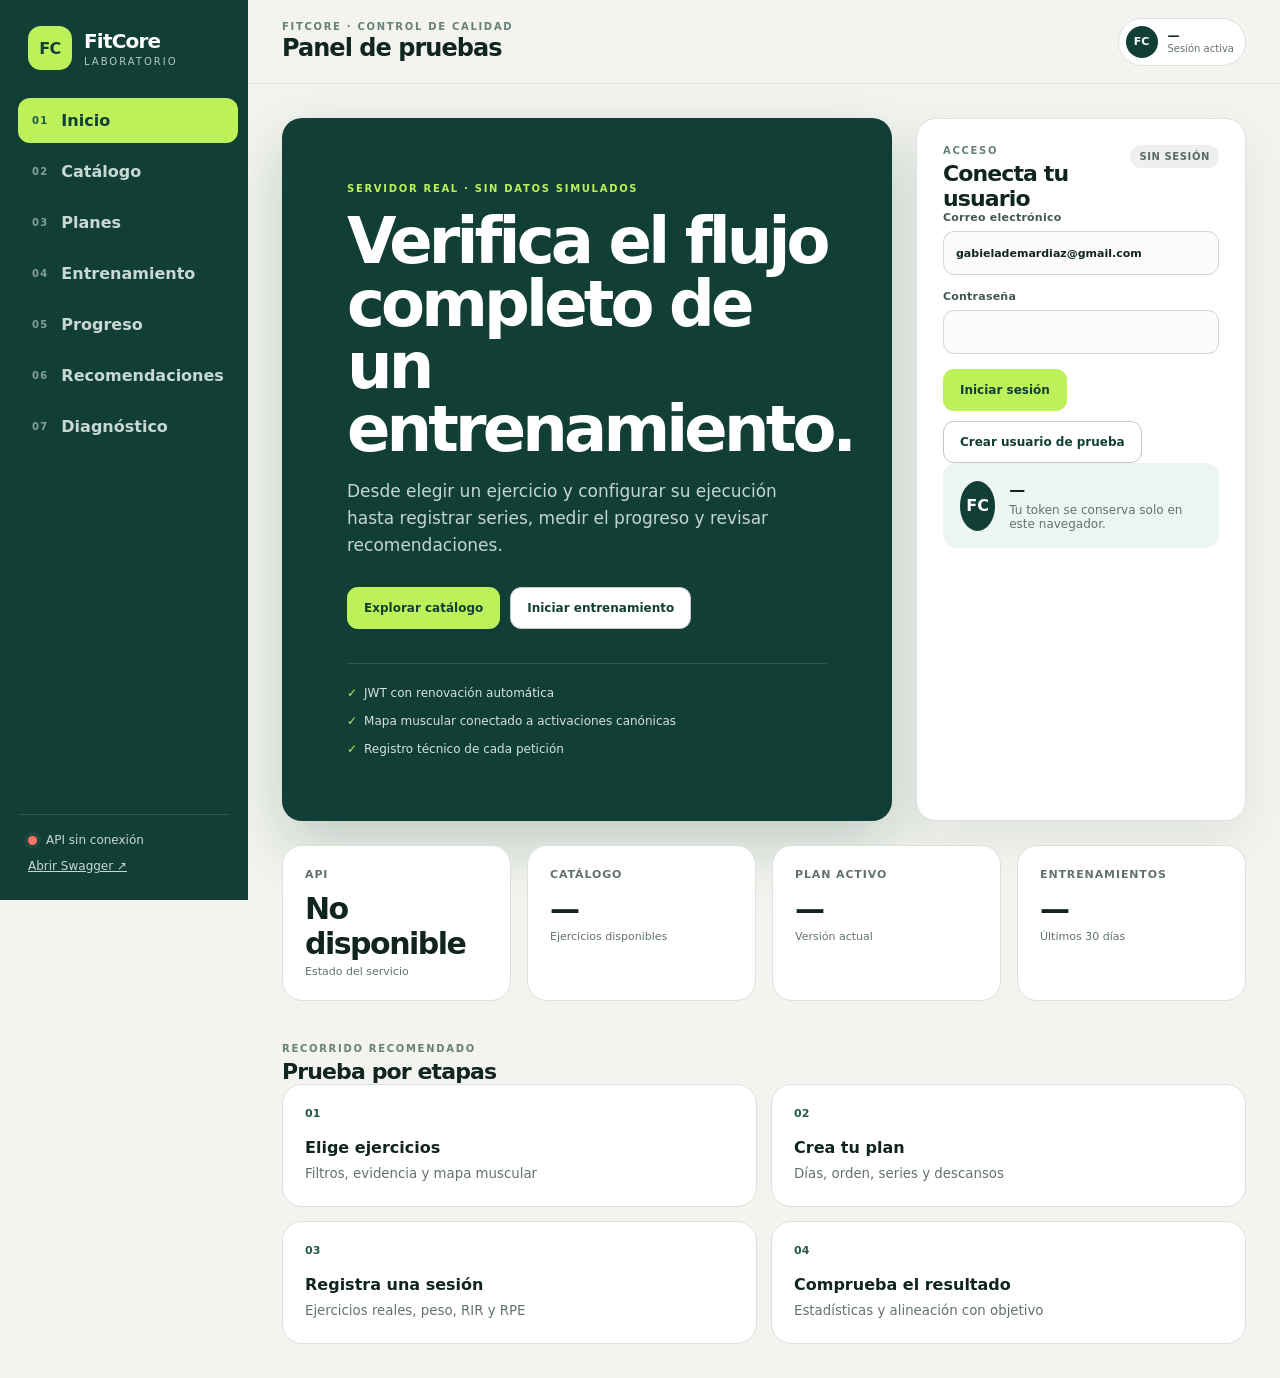
==== commit 393af1b3: "feat(lab): align training start and edit UX with muscle-group selection" ====
--- a/src/main/resources/static/fitcore-lab/index.html
+++ b/src/main/resources/static/fitcore-lab/index.html
@@ -24,7 +24,6 @@
             <button class="nav-item" data-view="progress"><span>05</span>Progreso</button>
             <button class="nav-item" data-view="recommendations"><span>06</span>Recomendaciones</button>
             <button class="nav-item" data-view="diagnostics"><span>07</span>Diagnóstico</button>
-            <button class="nav-item" data-view="endurance"><span>08</span>Carrera y cardio</button>
         </nav>
         <div class="sidebar-foot">
             <div class="connection" id="connection-state" data-state="idle"><i></i><span>Comprobando API</span></div>
@@ -76,32 +75,6 @@
             </div>
         </section>
 
-        <section class="view" id="view-endurance" data-title="Carrera y cardio" data-eyebrow="RESISTENCIA · ACTIVIDADES">
-            <div class="section-heading"><div><p class="eyebrow">ACTIVIDADES DE RESISTENCIA</p>
-                <h2>Registra carreras y caminatas</h2><p>Introducción manual ahora; importación FIT, Garmin y Strava pendiente de conexión autorizada.</p></div></div>
-            <div class="hero-grid">
-                <article class="panel" style="padding:24px">
-                    <h3>Nueva actividad</h3>
-                    <form id="endurance-form" class="field-grid">
-                        <label>Actividad<select id="endurance-type"><option value="RUN">Carrera</option><option value="TRAIL_RUN">Trail running</option><option value="TREADMILL">Cinta de correr</option><option value="WALK">Caminata</option><option value="BIKE">Ciclismo</option></select></label>
-                        <label>Fecha y hora<input id="endurance-start" type="datetime-local" required></label>
-                        <label>Distancia (km)<input id="endurance-km" type="number" step="0.01" min="0" value="5" required></label>
-                        <label>Tiempo en movimiento (min)<input id="endurance-moving" type="number" step="0.01" min="0.01" value="30" required></label>
-                        <label>Tiempo transcurrido (min, opcional)<input id="endurance-elapsed" type="number" step="0.01" min="0" placeholder="Igual al tiempo en movimiento"></label>
-                        <label>Frecuencia cardíaca media (ppm)<input id="endurance-hr" type="number" min="20" max="260" placeholder="Opcional"></label>
-                        <label>Desnivel positivo (m)<input id="endurance-elevation" type="number" min="0" step="0.1" placeholder="Opcional"></label>
-                        <label>Cadencia (pasos/min)<input id="endurance-cadence" type="number" min="0" step="1" placeholder="Opcional"></label>
-                        <label>Notas<input id="endurance-notes" maxlength="1500" placeholder="Sensaciones, terreno, clima…"></label>
-                        <button class="button button-primary" type="submit">Guardar actividad</button>
-                    </form>
-                </article>
-                <article class="panel" style="padding:24px">
-                    <div class="section-heading"><div><p class="eyebrow">HISTORIAL</p><h3>Mis actividades</h3></div>
-                        <button class="button button-secondary" id="endurance-refresh" type="button">Actualizar</button></div>
-                    <div id="endurance-list" aria-live="polite">Inicia sesión para ver tu historial.</div>
-                </article>
-            </div>
-        </section>
         <section class="view" id="view-catalog" data-title="Catálogo de ejercicios" data-eyebrow="EXPLORAR · FILTRAR · VISUALIZAR">
             <div class="catalog-layout">
                 <aside class="panel filter-panel">
@@ -112,11 +85,6 @@
                     <button id="catalog-search" class="button button-primary button-block">Buscar en la API</button>
                     <div class="result-meta"><strong id="catalog-count">0 ejercicios</strong><span id="catalog-page">Una entrada por ejercicio</span></div>
                     <div id="catalog-results" class="catalog-results"><div class="empty-state">Inicia sesión para cargar el catálogo.</div></div>
-                    <nav id="catalog-pagination" class="pagination catalog-pagination" aria-label="Páginas del catálogo" hidden>
-                        <button type="button" id="catalog-prev" class="button button-secondary">Anterior</button>
-                        <span id="catalog-page-indicator" aria-live="polite">Página 1 de 1</span>
-                        <button type="button" id="catalog-next" class="button button-secondary">Siguiente</button>
-                    </nav>
                 </aside>
                 <div class="panel map-panel">
                     <div class="map-toolbar"><div><p class="eyebrow">MAPA MUSCULAR</p><h2 id="map-title">Selecciona un ejercicio</h2><p id="map-subtitle">Se mostrarán músculos primarios y secundarios.</p></div><label class="switch"><input id="map-stabilizers" type="checkbox"><span>Mostrar estabilizadores</span></label></div>
@@ -165,17 +133,7 @@
                 </div>
             </div>
 
-            <section class="panel plan-days-panel" aria-labelledby="plan-days-heading">
-                <div class="plan-days-panel-heading">
-                    <h2 id="plan-days-heading">
-                        <span aria-hidden="true">▦</span>
-                        Días del plan
-                        <small id="plan-days-count">0 sesiones</small>
-                    </h2>
-                    <span class="plan-days-drag-hint">⠿ Arrastra para reordenar</span>
-                </div>
-                <div id="plan-day-tabs" class="plan-day-tabs" aria-label="Días del plan"></div>
-            </section>
+            <div id="plan-day-tabs" class="plan-day-tabs" aria-label="Días del plan"></div>
             <div id="plan-days" class="plan-days"></div>
 
             <dialog id="plan-settings-dialog" class="compact-dialog plan-settings-dialog" aria-labelledby="plan-settings-title">
@@ -198,304 +156,298 @@
                 </form>
             </dialog>
 
-            <!-- AÑADIR DÍA · MISMO DISEÑO Y MODOS QUE CONFIGURAR DÍA -->
-            <dialog id="plan-new-day-dialog"
+            <!-- MODAL: AÑADIR DÍA AL PLAN -->
+            <dialog
+                    id="plan-new-day-dialog"
                     class="compact-dialog plan-new-day-dialog"
                     aria-labelledby="plan-new-day-title">
+
                 <form id="plan-new-day-form">
-                    <div class="dialog-heading compact plan-edit-day-heading">
+
+                    <div class="dialog-heading compact">
                         <div>
-                            <p class="eyebrow">PLANIFICACIÓN SEMANAL</p>
-                            <h2 id="plan-new-day-title">Añadir día</h2>
-                            <p>Crea un nuevo día en tu plan de entrenamiento.</p>
+                            <p class="eyebrow">
+                                PLANIFICACIÓN SEMANAL
+                            </p>
+                            <h2 id="plan-new-day-title">
+                                Añadir día
+                            </h2>
+                            <p>
+                                Elige un nombre y el tipo de entrenamiento.
+                            </p>
                         </div>
-                        <button type="button" class="icon-button" data-close-new-day aria-label="Cerrar">×</button>
-                    </div>
-
-                    <div class="plan-edit-day-layout">
-                        <section class="plan-edit-day-identity" aria-label="Información del nuevo día">
-                            <label for="plan-new-day-name">Nombre del día</label>
-                            <input id="plan-new-day-name" type="text" maxlength="80"
-                                   placeholder="Ej. Espalda y bíceps" required>
-
-                            <div class="plan-edit-mode-section">
-                                <div class="plan-edit-mode-heading">
-                                    <strong>Clasificación del día</strong>
-                                    <span class="plan-edit-info-icon"
-                                          title="Automática: FitCore reconoce el día al añadir ejercicios. Manual: eliges el tipo."
-                                          aria-label="Automática: según ejercicios y series. Manual: eliges el tipo.">i</span>
-                                </div>
-                                <input type="checkbox" id="plan-new-day-auto" checked hidden>
-                                <div class="plan-edit-mode-options" role="group"
-                                     aria-label="Modo de clasificación del nuevo día">
-                                    <button type="button" class="plan-edit-mode-option"
-                                            data-plan-new-mode="auto" aria-pressed="true">
-                                        <span class="plan-edit-mode-icon" aria-hidden="true">✧</span>
-                                        <span><strong>Automática</strong><small>Según ejercicios y series</small></span>
-                                    </button>
-                                    <button type="button" class="plan-edit-mode-option"
-                                            data-plan-new-mode="manual" aria-pressed="false">
-                                        <span class="plan-edit-mode-icon" aria-hidden="true">✎</span>
-                                        <span><strong>Manual</strong><small>Elegir el tipo de día</small></span>
-                                    </button>
-                                </div>
-                            </div>
-                        </section>
-
-                        <section class="plan-edit-day-classification" aria-label="Tipo de entrenamiento del nuevo día">
-                            <div id="plan-new-auto-panel" class="plan-edit-mode-panel plan-edit-auto-panel">
-                                <p class="plan-edit-panel-eyebrow">CLASIFICACIÓN AUTOMÁTICA</p>
-                                <div class="plan-edit-classification-preview" aria-live="polite">
-                                    <span class="plan-edit-preview-icon" aria-hidden="true">✧</span>
-                                    <span class="plan-edit-preview-text">
-                                        <strong>Pendiente de ejercicios</strong>
-                                        <small>Se clasificará al añadir ejercicios y series al día.</small>
-                                    </span>
-                                </div>
-                                <p class="plan-edit-auto-caption">
-                                    Podrás cambiar a clasificación manual cuando quieras.
-                                </p>
-                            </div>
-                            <fieldset id="plan-new-manual-panel"
-                                      class="plan-edit-type-fieldset plan-edit-mode-panel" hidden>
-                                <legend>Tipo de entrenamiento</legend>
-                                <div id="plan-new-day-types" class="plan-edit-type-grid"></div>
-                            </fieldset>
-                        </section>
-                    </div>
-
-                    <div class="dialog-actions plan-edit-day-footer">
-                        <button type="button" class="button button-secondary" data-close-new-day>Cancelar</button>
-                        <button type="submit" class="button button-primary">Añadir día</button>
-                    </div>
+
+                        <button type="button"
+                                class="icon-button"
+                                data-close-new-day
+                                aria-label="Cerrar">
+                            ×
+                        </button>
+                    </div>
+
+                    <div class="plan-new-day-fields">
+
+                        <label>
+                            Nombre del día
+                            <input
+                                    id="plan-new-day-name"
+                                    type="text"
+                                    maxlength="80"
+                                    placeholder="Ej. Día de tirón"
+                                    required>
+                        </label>
+
+                        <label>
+                            Tipo de entrenamiento
+                            <select id="plan-new-day-type" required>
+                                <option value="FULL_BODY">Cuerpo completo</option>
+                                <option value="PUSH">Empuje</option>
+                                <option value="PULL">Tirón</option>
+                                <option value="LEGS">Piernas</option>
+                                <option value="UPPER">Tren superior</option>
+                                <option value="LOWER">Tren inferior</option>
+                                <option value="CARDIO">Cardio</option>
+                                <option value="MOBILITY">Movilidad</option>
+                                <option value="REST">Descanso</option>
+                            </select>
+                        </label>
+
+                    </div>
+
+                    <div class="dialog-actions">
+                        <button type="button"
+                                class="button button-secondary"
+                                data-close-new-day>
+                            Cancelar
+                        </button>
+
+                        <button type="submit"
+                                class="button button-primary">
+                            Crear día
+                        </button>
+                    </div>
+
                 </form>
             </dialog>
 
 
-            <!-- CONFIGURACIÓN DEL DÍA · DOS MODOS EXCLUYENTES -->
-            <dialog id="plan-edit-day-dialog"
+            <!-- CONFIGURACIÓN DE UN DÍA DEL PLAN -->
+            <dialog
+                    id="plan-edit-day-dialog"
                     class="compact-dialog plan-edit-day-dialog"
                     aria-labelledby="plan-edit-day-title">
+
                 <form id="plan-edit-day-form">
-                    <div class="dialog-heading compact plan-edit-day-heading">
+
+                    <div class="dialog-heading compact">
                         <div>
-                            <p class="eyebrow" id="plan-edit-day-number">DÍA 1</p>
-                            <h2 id="plan-edit-day-title">Configurar día</h2>
-                            <p>Personaliza el nombre y la clasificación del entrenamiento.</p>
+                            <p class="eyebrow" id="plan-edit-day-number">
+                                DÍA 1
+                            </p>
+                            <h2 id="plan-edit-day-title">
+                                Configurar día
+                            </h2>
+                            <p>
+                                Personaliza el día y organiza
+                                su posición en la rutina.
+                            </p>
                         </div>
-                        <button type="button" class="icon-button" data-close-edit-day aria-label="Cerrar">×</button>
-                    </div>
-
-                    <div class="plan-edit-day-layout">
-                        <section class="plan-edit-day-identity" aria-label="Información del día">
-                            <label for="plan-edit-day-name">
-                                Nombre del día
-                            </label>
-                            <input id="plan-edit-day-name" type="text" maxlength="80"
-                                   required placeholder="Ej. Espalda y bíceps">
-
-                            <div class="plan-edit-mode-section">
-                                <div class="plan-edit-mode-heading">
-                                    <strong>Clasificación del día</strong>
-                                    <span title="FitCore puede sugerir el tipo según los ejercicios y series. También puedes seleccionarlo manualmente."
-                                          aria-label="Automática: clasificación sugerida a partir de ejercicios y series. Manual: eliges el tipo de entrenamiento."
-                                          class="plan-edit-info-icon">i</span>
-                                </div>
-                                <input type="checkbox" id="plan-edit-day-auto" hidden>
-                                <div class="plan-edit-mode-options" role="group"
-                                     aria-label="Modo de clasificación">
-                                    <button type="button" class="plan-edit-mode-option"
-                                            data-plan-edit-mode="auto" aria-pressed="false">
-                                        <span class="plan-edit-mode-icon" aria-hidden="true">✧</span>
-                                        <span><strong>Automática</strong><small>Según ejercicios y series</small></span>
-                                    </button>
-                                    <button type="button" class="plan-edit-mode-option"
-                                            data-plan-edit-mode="manual" aria-pressed="false">
-                                        <span class="plan-edit-mode-icon" aria-hidden="true">✎</span>
-                                        <span><strong>Manual</strong><small>Elegir el tipo de día</small></span>
-                                    </button>
-                                </div>
+
+                        <button
+                                type="button"
+                                class="icon-button"
+                                data-close-edit-day
+                                aria-label="Cerrar">
+                            ×
+                        </button>
+                    </div>
+
+                    <div class="plan-edit-day-fields">
+
+                        <label>
+                            Nombre del día
+                            <input
+                                    id="plan-edit-day-name"
+                                    type="text"
+                                    maxlength="80"
+                                    required
+                                    placeholder="Ej. Piernas y glúteos">
+                        </label>
+
+                        <fieldset class="plan-edit-type-fieldset">
+                            <legend>Tipo de entrenamiento</legend>
+
+                            <div
+                                    id="plan-edit-day-types"
+                                    class="plan-edit-type-grid">
                             </div>
-                        </section>
-
-                        <section class="plan-edit-day-classification" aria-label="Clasificación del entrenamiento">
-                            <div id="plan-edit-auto-panel" class="plan-edit-mode-panel plan-edit-auto-panel">
-                                <p class="plan-edit-panel-eyebrow">CLASIFICACIÓN AUTOMÁTICA</p>
-                                <div id="plan-edit-classification-preview"
-                                     class="plan-edit-classification-preview"
-                                     aria-live="polite"></div>
-                                <p class="plan-edit-auto-caption">
-                                    FitCore actualizará esta sugerencia cuando cambies los ejercicios o sus series.
-                                </p>
-                            </div>
-                            <fieldset id="plan-edit-manual-panel"
-                                      class="plan-edit-type-fieldset plan-edit-mode-panel" hidden>
-                                <legend>Tipo de entrenamiento</legend>
-                                <div id="plan-edit-day-types" class="plan-edit-type-grid"></div>
-                            </fieldset>
-                        </section>
-                    </div>
-
-                    <div class="dialog-actions plan-edit-day-footer">
-                        <div class="plan-edit-day-extra-actions" aria-label="Opciones del día">
-                            <button type="button" class="plan-edit-action-quiet" data-plan-edit-duplicate
-                                    title="Crear una copia de este día y sus ejercicios">
-                                <svg viewBox="0 0 24 24" aria-hidden="true" fill="none" stroke="currentColor"
-                                     stroke-width="1.8" stroke-linecap="round" stroke-linejoin="round">
-                                    <rect x="8" y="8" width="12" height="12" rx="2"/>
-                                    <path d="M16 8V6a2 2 0 0 0-2-2H6a2 2 0 0 0-2 2v8a2 2 0 0 0 2 2h2"/>
-                                </svg>
-                                Duplicar
+                        </fieldset>
+
+                    </div>
+
+                    <!-- ADMINISTRACIÓN -->
+                    <div class="plan-edit-day-management">
+
+                        <strong>Administración del día</strong>
+
+                        <div class="plan-edit-management-actions">
+
+                            <button
+                                    type="button"
+                                    id="plan-edit-duplicate"
+                                    class="button button-secondary">
+                                Duplicar día
                             </button>
-                            <button type="button" class="plan-edit-action-quiet danger" data-plan-edit-delete
-                                    title="Eliminar este día del borrador; requiere confirmación">
-                                <svg viewBox="0 0 24 24" aria-hidden="true" fill="none" stroke="currentColor"
-                                     stroke-width="1.8" stroke-linecap="round" stroke-linejoin="round">
-                                    <path d="M3 6h18M8 6V4h8v2M5 6l1 14h12l1-14M10 10v6M14 10v6"/>
-                                </svg>
-                                Eliminar
+
+                            <button
+                                    type="button"
+                                    id="plan-edit-move-up"
+                                    class="button button-secondary">
+                                ← Mover antes
                             </button>
+
+                            <button
+                                    type="button"
+                                    id="plan-edit-move-down"
+                                    class="button button-secondary">
+                                Mover después →
+                            </button>
+
                         </div>
-                        <div class="plan-edit-day-save-actions">
-                            <button type="button" class="button button-secondary" data-close-edit-day>Cancelar</button>
-                            <button type="submit" class="button button-primary">Aplicar cambios</button>
-                        </div>
-                    </div>
+
+                        <button
+                                type="button"
+                                id="plan-edit-delete"
+                                class="text-button danger">
+                            Eliminar día
+                        </button>
+
+                    </div>
+
+                    <div class="dialog-actions">
+
+                        <button
+                                type="button"
+                                class="button button-secondary"
+                                data-close-edit-day>
+                            Cancelar
+                        </button>
+
+                        <button
+                                type="submit"
+                                class="button button-primary">
+                            Aplicar cambios
+                        </button>
+
+                    </div>
+
                 </form>
             </dialog>
 
 
             <!-- ANÁLISIS MUSCULAR DEL PLAN -->
-            <dialog id="plan-muscle-dialog"
+            <dialog
+                    id="plan-muscle-dialog"
                     class="plan-muscle-dialog"
                     aria-labelledby="plan-muscle-dialog-title">
-                <div class="dialog-heading compact plan-muscle-heading">
-                    <span class="plan-muscle-heading-symbol" aria-hidden="true">
-                        <svg viewBox="0 0 24 24" fill="none" stroke="currentColor"
-                             stroke-width="2" stroke-linecap="round" stroke-linejoin="round">
-                            <rect x="3" y="14" width="4" height="7" rx="1"/>
-                            <rect x="10" y="9" width="4" height="12" rx="1"/>
-                            <rect x="17" y="3" width="4" height="18" rx="1"/>
-                        </svg>
-                    </span>
-                    <div class="plan-muscle-heading-copy">
-                        <p class="eyebrow">PLANIFICACIÓN MUSCULAR</p>
-                        <h2 id="plan-muscle-dialog-title">Análisis muscular</h2>
-                        <p>Estimación según ejercicios y series programados, no esfuerzo real.</p>
-                    </div>
-                    <button type="button" class="icon-button"
-                            data-close-plan-muscles aria-label="Cerrar análisis">×</button>
+
+                <div class="dialog-heading compact">
+                    <div>
+                        <p class="eyebrow">
+                            PLANIFICACIÓN MUSCULAR
+                        </p>
+
+                        <h2 id="plan-muscle-dialog-title">
+                            Análisis muscular
+                        </h2>
+
+                        <p>
+                            Estimación según ejercicios y
+                            series programados, no esfuerzo real.
+                        </p>
+                    </div>
+
+                    <button
+                            type="button"
+                            class="icon-button"
+                            data-close-plan-muscles
+                            aria-label="Cerrar análisis">
+                        ×
+                    </button>
                 </div>
 
                 <div class="plan-muscle-toolbar">
-                    <div class="plan-muscle-switch" role="group" aria-label="Ámbito del análisis">
-                        <button type="button" data-plan-muscle-scope="day" aria-pressed="true">
-                            <svg viewBox="0 0 24 24" aria-hidden="true" fill="none"
-                                 stroke="currentColor" stroke-width="1.9"
-                                 stroke-linecap="round" stroke-linejoin="round">
-                                <rect x="3" y="5" width="18" height="16" rx="2"/>
-                                <path d="M7 3v4M17 3v4M3 10h18M8 14h3v3H8z"/>
-                            </svg>
+
+                    <div class="plan-muscle-switch"
+                         role="group"
+                         aria-label="Ámbito del análisis">
+
+                        <button type="button"
+                                data-plan-muscle-scope="day"
+                                aria-pressed="true">
                             Día
                         </button>
-                        <button type="button" data-plan-muscle-scope="week" aria-pressed="false">
-                            <svg viewBox="0 0 24 24" aria-hidden="true" fill="none"
-                                 stroke="currentColor" stroke-width="1.9"
-                                 stroke-linecap="round" stroke-linejoin="round">
-                                <rect x="3" y="5" width="18" height="16" rx="2"/>
-                                <path d="M7 3v4M17 3v4M3 10h18M7 14h2M12 14h2M17 14h1M7 18h2M12 18h2"/>
-                            </svg>
+
+                        <button type="button"
+                                data-plan-muscle-scope="week"
+                                aria-pressed="false">
                             Semana del plan
                         </button>
                     </div>
+
                     <label id="plan-muscle-day-picker">
                         Día
-                        <select id="plan-muscle-day-select" aria-label="Día que se analiza"></select>
+                        <select id="plan-muscle-day-select"
+                                aria-label="Día que se analiza">
+                        </select>
                     </label>
                 </div>
 
                 <div class="plan-muscle-layout">
-                    <section class="plan-muscle-figure" aria-label="Mapa y resumen muscular">
-                        <div class="plan-muscle-figure-main">
-                            <div id="plan-muscle-map" class="plan-muscle-map"
-                                 aria-label="Mapa muscular frontal y posterior">
-                                Preparando anatomía…
-                            </div>
-                            <aside class="plan-muscle-figure-sidebar" aria-label="Cifras del entrenamiento">
-                                <div class="plan-muscle-stat">
-                                    <svg viewBox="0 0 24 24" aria-hidden="true" fill="none"
-                                         stroke="currentColor" stroke-width="1.9"
-                                         stroke-linecap="round" stroke-linejoin="round">
-                                        <path d="M6 4v16M18 4v16M3 8v8M21 8v8M3 12h18"/>
-                                    </svg>
-                                    <span><strong id="plan-muscle-stat-exercises">—</strong><small>Ejercicios</small></span>
-                                </div>
-                                <div class="plan-muscle-stat">
-                                    <svg viewBox="0 0 24 24" aria-hidden="true" fill="none"
-                                         stroke="currentColor" stroke-width="1.9"
-                                         stroke-linecap="round" stroke-linejoin="round">
-                                        <path d="m12 3 9 5-9 5-9-5 9-5ZM3 12l9 5 9-5M3 16l9 5 9-5"/>
-                                    </svg>
-                                    <span><strong id="plan-muscle-stat-sets">—</strong><small>Series programadas</small></span>
-                                </div>
-                                <div class="plan-muscle-stat">
-                                    <svg viewBox="0 0 24 24" aria-hidden="true" fill="none"
-                                         stroke="currentColor" stroke-width="1.9"
-                                         stroke-linecap="round" stroke-linejoin="round">
-                                        <path d="M12 3a9 9 0 1 0 9 9 9 9 0 0 0-9-9Z"/>
-                                        <path d="M12 7v5l3 2M8 4l-2 2"/>
-                                    </svg>
-                                    <span><strong id="plan-muscle-stat-muscles">—</strong><small>Músculos identificados</small></span>
-                                </div>
-                                <div class="plan-muscle-legend-wrap">
-                                    <strong>Leyenda</strong>
-                                    <div id="plan-muscle-legend" class="plan-muscle-legend"></div>
-                                </div>
-                            </aside>
+
+                    <div class="plan-muscle-figure">
+
+                        <div id="plan-muscle-map"
+                             class="plan-muscle-map"
+                             aria-label="Mapa muscular frontal y posterior">
+                            Preparando anatomía…
                         </div>
-                    </section>
-
-                    <section class="plan-muscle-details" aria-label="Distribución muscular">
-                        <div class="plan-muscle-details-heading">
-                            <span aria-hidden="true" class="plan-muscle-target-icon">
-                                <svg viewBox="0 0 24 24" fill="none" stroke="currentColor"
-                                     stroke-width="1.9" stroke-linecap="round" stroke-linejoin="round">
-                                    <circle cx="12" cy="12" r="9"/>
-                                    <circle cx="12" cy="12" r="5"/>
-                                    <circle cx="12" cy="12" r="1"/>
-                                </svg>
-                            </span>
-                            <div>
-                                <h3 id="plan-muscle-analysis-title">Distribución muscular</h3>
-                                <p id="plan-muscle-analysis-summary" aria-live="polite">
-                                    Músculos trabajados y series equivalentes programadas.
-                                </p>
-                            </div>
+
+                        <div id="plan-muscle-legend"
+                             class="plan-muscle-legend">
                         </div>
-                        <div id="plan-muscle-analysis-list" aria-live="polite"></div>
-                        <div class="plan-muscle-disclaimer">
-                            <svg viewBox="0 0 24 24" aria-hidden="true" fill="none"
-                                 stroke="currentColor" stroke-width="1.9"
-                                 stroke-linecap="round" stroke-linejoin="round">
-                                <circle cx="12" cy="12" r="9"/>
-                                <path d="M12 11v6M12 7h.01"/>
-                            </svg>
-                            <div>
-                                <strong>Sobre la estimación</strong>
-                                <p>Series principales al 100 % y secundarias al 50 %.
-                                   Las barras comparan cada músculo con el de mayor valor:
-                                   no son porcentajes del entrenamiento. No representan
-                                   activación EMG, hipertrofia ni fatiga reales.</p>
-                            </div>
+                    </div>
+
+                    <div class="plan-muscle-details">
+
+                        <h3 id="plan-muscle-analysis-title">
+                            Músculos previstos
+                        </h3>
+
+                        <p id="plan-muscle-analysis-summary"></p>
+
+                        <div id="plan-muscle-analysis-list"
+                             aria-live="polite">
                         </div>
-                    </section>
-                </div>
-
-                <div class="dialog-actions plan-muscle-footer">
-                    <button type="button" class="button button-primary"
-                            data-close-plan-muscles>Cerrar</button>
+
+                        <p class="plan-muscle-disclaimer">
+                            La estimación utiliza series primarias
+                            al 100 % y secundarias al 50 %.
+                            No representa activación EMG,
+                            hipertrofia ni fatiga reales.
+                        </p>
+                    </div>
+                </div>
+
+                <div class="dialog-actions">
+                    <button type="button"
+                            class="button button-primary"
+                            data-close-plan-muscles>
+                        Cerrar
+                    </button>
                 </div>
             </dialog>
+
 
         </section>
 
@@ -503,11 +455,23 @@
             <div class="training-layout" id="training-layout">
                 <aside class="panel session-builder">
                     <div class="section-heading"><div><p class="eyebrow">SESIÓN REAL</p><h2>Configurar</h2></div><span class="status-pill" id="session-status">Sin iniciar</span></div>
+                    <div class="training-source-picker" role="radiogroup" aria-label="Origen del entrenamiento">
+                        <label class="training-source-card"><input type="radio" name="session-source" value="free" checked><span class="training-source-icon" aria-hidden="true">＋</span><span><strong>Entrenamiento libre</strong><small>Crea una sesión desde cero</small></span></label>
+                        <label class="training-source-card"><input type="radio" name="session-source" value="plan"><span class="training-source-icon" aria-hidden="true">▦</span><span><strong>Desde mi plan</strong><small>Carga ejercicios y series programadas</small></span></label>
+                    </div>
+                    <label id="session-plan-field" hidden>Día del plan<select id="session-day"><option value="">Selecciona un día</option></select></label>
                     <label>Fecha<input id="session-date" type="date"></label>
-                    <div class="field-grid"><label>Categoría<select id="session-category"><option value="HYPERTROPHY">Hipertrofia</option><option value="STRENGTH">Fuerza</option><option value="ENDURANCE">Resistencia</option><option value="CARDIO">Cardio</option><option value="MOBILITY">Movilidad</option><option value="MIXED">Mixto</option></select></label><label>Intensidad<select id="session-intensity"><option value="MODERATE">Moderada</option><option value="LOW">Baja</option><option value="HIGH">Alta</option><option value="VERY_HIGH">Muy alta</option></select></label></div>
-                    <label>Día del plan (opcional)<select id="session-day"><option value="">Sesión libre</option></select></label>
-                    <label>Notas<textarea id="session-notes" rows="3" placeholder="Sensaciones iniciales"></textarea></label>
-                    <button id="session-start" class="button button-primary button-block">Iniciar sesión</button>
+                    <fieldset class="session-muscle-chooser">
+                        <legend>Grupos musculares</legend>
+                        <div class="training-mode-picker" role="radiogroup" aria-label="Selección muscular">
+                            <label><input type="radio" name="session-muscle-mode" value="AUTO" checked> Automático</label>
+                            <label><input type="radio" name="session-muscle-mode" value="MANUAL"> Manual</label>
+                        </div>
+                        <p class="session-field-hint" id="session-muscle-hint">Se identificarán según los ejercicios añadidos.</p>
+                        <div id="session-manual-muscles" class="session-muscle-chip-grid" hidden></div>
+                    </fieldset>
+                    <label>Notas<textarea id="session-notes" rows="3" placeholder="Sensaciones iniciales (opcional)"></textarea></label>
+                    <button id="session-start" class="button button-primary button-block">Empezar entrenamiento</button>
                     <div class="session-actions"><button id="session-cancel" class="button button-secondary" disabled>Cancelar</button><button id="session-delete" class="text-button danger" disabled>Eliminar sesión</button></div>
                 </aside>
                 <div class="session-workspace">
@@ -540,6 +504,7 @@
                         <div class="live-metric">
                             <span>Volumen</span>
                             <strong id="session-volume">0 kg</strong>
+                            <small id="session-volume-reps">0 reps</small>
                         </div>
 
                         <div class="live-metric"><span>Series</span><strong id="session-series">0</strong></div>
@@ -560,24 +525,6 @@
                 <label>Desde<input id="stats-from" type="date"></label><label>Hasta<input id="stats-to" type="date"></label><button id="stats-load" class="button button-primary">Actualizar</button>
             </div>
             <div class="metric-grid stats-grid"><article class="metric"><span>Entrenamientos</span><strong id="stat-workouts">—</strong><small id="stat-workouts-change">Periodo seleccionado</small></article><article class="metric"><span>Duración</span><strong id="stat-duration">—</strong><small id="stat-duration-change">Minutos acumulados</small></article><article class="metric"><span>Volumen</span><strong id="stat-volume">—</strong><small id="stat-volume-change">Carga total</small></article><article class="metric"><span>Series</span><strong id="stat-sets">—</strong><small id="stat-sets-change">Series completadas</small></article></div>
-            <article class="panel exercise-progress-panel" aria-labelledby="exercise-progress-title">
-                <div class="section-heading">
-                    <div><p class="eyebrow">EVOLUCIÓN POR EJERCICIO</p>
-                    <h2 id="exercise-progress-title">Historial de rendimiento</h2>
-                    <p>Compara una misma configuración y modalidad de carga. Solo se incluyen sesiones completadas.</p></div>
-                </div>
-                <div class="exercise-progress-controls">
-                    <label>Ejercicio<select id="exercise-progress-family"><option value="">Elige un ejercicio</option></select></label>
-                    <label>Configuración<select id="exercise-progress-variant"><option value="">Elige una variante</option></select></label>
-                    <label>Indicador<select id="exercise-progress-metric"><option value="">Elige un indicador</option></select></label>
-                </div>
-                <div id="exercise-progress-highlights" class="exercise-progress-highlights" aria-live="polite"></div>
-                <div id="exercise-progress-chart" class="exercise-progress-chart">
-                    <p class="empty-state">Selecciona un ejercicio para consultar su evolución.</p>
-                </div>
-                <p class="exercise-progress-footnote">El lastre, la asistencia y el peso corporal no se suman al volumen externo.
-                    El 1RM es una estimación orientativa únicamente para series con carga externa.</p>
-            </article>
             <div class="progress-layout">
                 <article class="panel"><div class="section-heading"><div><p class="eyebrow">DISTRIBUCIÓN</p><h2>Trabajo por grupo muscular</h2></div></div><div id="muscle-distribution" class="distribution"><div class="empty-state">Completa sesiones para ver datos.</div></div></article>
                 <article class="panel"><div class="section-heading"><div><p class="eyebrow">OBJETIVO VS. REALIDAD</p><h2>Alineación del entrenamiento</h2></div><span id="goal-status" class="status-pill">Sin datos</span></div><div id="goal-assessment" class="goal-assessment"><div class="empty-state">Crea un objetivo y registra progreso.</div></div></article>
@@ -655,67 +602,15 @@
                         required>
             </label>
 
-            <div class="field-grid">
-
-                <label>
-                    Categoría
-                    <select
-                            id="session-edit-category"
-                            required>
-
-                        <option value="HYPERTROPHY">
-                            Hipertrofia
-                        </option>
-
-                        <option value="STRENGTH">
-                            Fuerza
-                        </option>
-
-                        <option value="ENDURANCE">
-                            Resistencia
-                        </option>
-
-                        <option value="CARDIO">
-                            Cardio
-                        </option>
-
-                        <option value="MOBILITY">
-                            Movilidad
-                        </option>
-
-                        <option value="MIXED">
-                            Mixto
-                        </option>
-
-                    </select>
-                </label>
-
-                <label>
-                    Intensidad
-                    <select
-                            id="session-edit-intensity"
-                            required>
-
-                        <option value="MODERATE">
-                            Moderada
-                        </option>
-
-                        <option value="LOW">
-                            Baja
-                        </option>
-
-                        <option value="HIGH">
-                            Alta
-                        </option>
-
-                        <option value="VERY_HIGH">
-                            Muy alta
-                        </option>
-
-                    </select>
-                </label>
-
-            </div>
+            <fieldset class="session-muscle-chooser">
+                <legend>Grupos musculares</legend>
+                <div class="training-mode-picker" role="radiogroup" aria-label="Selección muscular de la sesión">
+                    <label><input type="radio" name="session-edit-muscle-mode" value="AUTO" checked> Automático</label>
+                    <label><input type="radio" name="session-edit-muscle-mode" value="MANUAL"> Manual</label>
+                </div>
+                <p class="session-field-hint" id="session-edit-muscle-hint">Según los ejercicios de la sesión.</p>
+                <div id="session-edit-manual-muscles" class="session-muscle-chip-grid" hidden></div>
+            </fieldset>
 
             <label>
                 Día del plan
@@ -855,7 +750,7 @@
                 <strong id="session-exercise-count">
                     0 ejercicios
                 </strong>
-                <span>Modalidades agrupadas</span>
+                <span>Sin variantes duplicadas</span>
             </div>
 
             <div id="session-exercise-results"
@@ -891,7 +786,7 @@
                                required>
                     </label>
 
-                    <label id="plan-picker-reps-label">
+                    <label>
                         Repeticiones
                         <input id="plan-picker-reps"
                                type="number"
@@ -902,20 +797,16 @@
                                required>
                     </label>
 
-                    <label id="plan-picker-duration-label" hidden>
-                        Tiempo por serie (hh:mm:ss)
-                        <input id="plan-picker-duration" type="text" inputmode="numeric"
-                               maxlength="8" pattern="[0-9]{2}:[0-9]{2}:[0-9]{2}"
-                               placeholder="00:00:00" value="00:00:45"
-                               aria-label="Duración por serie en horas, minutos y segundos"
+                    <label>
+                        Descanso (s)
+                        <input id="plan-picker-rest"
+                               type="number"
+                               min="0"
+                               max="3600"
+                               step="1"
+                               value="90"
                                required>
                     </label>
-                    <div class="plan-rest-control">
-                        <label for="plan-picker-rest-button">Descanso</label>
-                        <input id="plan-picker-rest" type="hidden" value="0">
-                        <button id="plan-picker-rest-button" type="button" class="plan-rest-trigger"
-                                aria-haspopup="dialog" aria-controls="rest-settings-dialog">Apagado</button>
-                    </div>
                 </div>
 
                 <p>
@@ -942,37 +833,6 @@
             Añadir al entrenamiento
         </button>
 
-    </div>
-</dialog>
-
-<dialog id="picker-variant-dialog" class="picker-variant-dialog"
-        aria-labelledby="picker-variant-title" aria-describedby="picker-variant-description">
-    <div class="picker-variant-modal-shell">
-        <header class="dialog-heading picker-variant-heading">
-            <div>
-                <p class="eyebrow">CONFIGURACIÓN DEL EJERCICIO</p>
-                <h2 id="picker-variant-title">Configurar variante</h2>
-                <p id="picker-variant-description">Ajusta material, inclinación y agarre antes de añadir.
-                    FitCore solo muestra opciones disponibles.</p>
-            </div>
-            <button type="button" class="icon-button" data-close-picker-variant
-                    aria-label="Cancelar y cerrar configuración">×</button>
-        </header>
-        <div id="picker-variant-dialog-body" class="picker-variant-dialog-body">
-            <div id="picker-variant-identity" class="picker-variant-identity"></div>
-            <div class="picker-variant-workspace">
-                <div id="picker-variant-dialog-fields" class="picker-variant-dialog-fields"></div>
-                <div id="picker-variant-dialog-result" class="resolved-variant picker-variant-dialog-result"
-                     aria-live="polite"></div>
-            </div>
-        </div>
-        <footer class="dialog-actions picker-variant-dialog-actions">
-            <button id="picker-variant-reset" type="button" class="button button-secondary">Restablecer</button>
-            <div class="picker-variant-dialog-buttons">
-                <button type="button" class="button button-secondary" data-close-picker-variant>Cancelar</button>
-                <button id="picker-variant-apply" type="button" class="button button-primary">Aplicar configuración</button>
-            </div>
-        </footer>
     </div>
 </dialog>
 
@@ -1015,26 +875,15 @@
     <div class="muscle-dialog-layout"><div id="session-muscle-map" class="session-muscle-map"><div class="map-loader">Preparando mapa…</div></div><div><div class="map-legend compact"><span><i class="primary"></i>Primario</span><span><i class="secondary"></i>Secundario</span></div><div id="session-muscle-list" class="session-muscle-list"></div></div></div>
     <div class="dialog-actions"><button class="button button-primary" data-close-muscles>Cerrar</button></div>
 </dialog>
-<dialog id="rest-settings-dialog" class="compact-dialog rest-wheel-dialog" aria-labelledby="rest-settings-heading">
+<dialog id="rest-settings-dialog" class="compact-dialog">
     <form id="rest-settings-form">
-        <div class="dialog-heading compact rest-wheel-heading">
-            <div><p class="eyebrow" id="rest-context-label">ENTRENAMIENTO</p><h2 id="rest-settings-heading">Temporizador de descanso</h2>
-                <p id="rest-exercise-name"></p></div>
-            <button type="button" class="icon-button" data-close-rest aria-label="Cerrar">×</button>
-        </div>
-        <div class="rest-wheel-body">
-            <div class="rest-wheel-viewport">
-                <div id="rest-wheel-list" class="rest-wheel-list" role="listbox" tabindex="0"
-                    aria-label="Duración del descanso">
-                </div>
-                <div class="rest-wheel-selection" aria-hidden="true"></div>
-            </div>
-            <input id="rest-selected-seconds" type="hidden" value="0">
-        </div>
-        <div class="dialog-actions rest-wheel-actions">
-            <button type="button" class="button button-secondary" data-close-rest>Cancelar</button>
-            <button class="button button-primary" type="submit">Listo</button>
-        </div>
+        <div class="dialog-heading compact"><div><p class="eyebrow">TEMPORIZADOR</p><h2>Configurar descanso</h2><p id="rest-exercise-name"></p></div><button type="button" class="icon-button" data-close-rest aria-label="Cerrar">×</button></div>
+        <div class="rest-settings-body">
+            <div class="rest-time-fields"><label>Minutos<input id="rest-minutes" type="number" min="0" max="60" value="1" required></label><span>:</span><label>Segundos<input id="rest-seconds" type="number" min="0" max="59" value="30" required></label></div>
+            <div class="rest-presets" aria-label="Descansos habituales"><button type="button" data-rest-preset="60">1:00</button><button type="button" data-rest-preset="90">1:30</button><button type="button" data-rest-preset="120">2:00</button><button type="button" data-rest-preset="150">2:30</button><button type="button" data-rest-preset="180">3:00</button></div>
+            <p>El contador se reiniciará automáticamente al marcar una serie como hecha.</p>
+        </div>
+        <div class="dialog-actions"><button type="button" class="button button-secondary" data-close-rest>Cancelar</button><button class="button button-primary" type="submit">Guardar descanso</button></div>
     </form>
 </dialog>
 <dialog id="rpe-dialog" class="rpe-dialog">
@@ -1048,13 +897,6 @@
 <dialog id="rest-finished-dialog" class="rest-finished-dialog">
     <div class="rest-finished-icon">✓</div><p class="eyebrow">DESCANSO TERMINADO</p><h2>Listo para la siguiente serie</h2><p><strong id="rest-finished-exercise"></strong><br>El tiempo de recuperación ha terminado.</p><button id="rest-finished-close" type="button" class="button button-primary button-block">Continuar entrenamiento</button>
 </dialog>
-<script src="./exercise-variant-ui.js" defer></script>
-<script src="./exercise-picker-search.js" defer></script>
-<script src="./exercise-progress-ui.js" defer></script>
-<script src="./plan-duration-input.js" defer></script>
-<script src="./plan-session-summary.js" defer></script>
-<script src="./day-classifier.js" defer></script>
-<script src="./rest-wheel.js" defer></script>
 <script src="./app.js" defer></script>
 
 
--- a/src/main/resources/static/fitcore-lab/styles.css
+++ b/src/main/resources/static/fitcore-lab/styles.css
@@ -78,9 +78,6 @@
 .button-primary { color: var(--green); background: var(--lime); }.button-primary:hover { background: #afe449; }
 .button-secondary { color: var(--green); background: white; border-color: #bfcac5; }.button-secondary:hover { border-color: var(--green-2); background: #f8faf7; }
 .button-ghost { color: var(--green); background: transparent; border-color: var(--line); }.button-block { width: 100%; }
-.catalog-pagination { justify-content: space-between; align-items: center; flex-wrap: wrap; margin-top: 8px; }
-.catalog-pagination[hidden] { display: none; }
-.catalog-pagination span { color: var(--muted); font-size: 11px; font-weight: 700; }
 .text-button { padding: 4px; border: 0; color: var(--green-2); background: transparent; font-size: 11px; font-weight: 800; }.danger { color: var(--red); }
 .icon-button { display: inline-grid; place-items: center; width: 42px; height: 42px; flex: 0 0 auto; border: 1px solid var(--line); border-radius: 11px; color: var(--ink); background: white; font-weight: 900; }
 .status-pill { padding: 6px 9px; border-radius: 999px; color: #596a64; background: #edf0ed; white-space: nowrap; font-size: 10px; font-weight: 850; text-transform: uppercase; letter-spacing: .06em; }
@@ -2899,825 +2896,26 @@
     }
 }
 
-
-/* FitCore · Configuración de la variante antes de añadir al plan */
-.picker-selected-configurable { grid-template-columns: 70px minmax(0,1fr) auto; gap: 12px; }
-.picker-selected-configurable .picker-selected-copy { min-width: 0; }
-.picker-config-toggle { align-self: start; display: inline-flex; align-items: center; gap: 6px;
-    padding: 9px 11px; border: 1px solid #cfdcd5; border-radius: 10px;
-    background: white; color: var(--green-2); font-size: 11px; font-weight: 800; cursor: pointer; white-space: nowrap; }
-.picker-config-toggle span:first-child { font-size: 17px; line-height: 1; }
-.picker-config-toggle:hover, .picker-config-toggle[aria-expanded="true"] { background: #edf7e9; border-color: var(--green-2); }
-.picker-config-toggle:focus-visible, .picker-config-editor select:focus-visible { outline: 3px solid #b9ef65; outline-offset: 2px; }
-.picker-config-editor { margin-top: 14px; padding: 15px; border: 1px solid #d7e2dc;
-    border-radius: 14px; background: white; }
-.picker-config-help { margin: 0 0 13px; color: var(--muted); font-size: 11px; line-height: 1.5; }
-.picker-config-fields { display: grid; grid-template-columns: repeat(2,minmax(0,1fr)); gap: 12px; }
-.picker-config-fields label { min-width: 0; font-size: 11px; }
-.picker-config-fields select { display: block; width: 100%; margin-top: 6px; background: white; }
-.picker-config-fields .plan-advanced-more, .picker-config-fields .plan-advanced-exact-choice,
-.picker-config-fields .plan-advanced-no-fields { grid-column: 1 / -1; }
-.picker-config-fields .plan-advanced-more { padding: 12px; border: 1px solid var(--line);
-    border-radius: 11px; background: #f8faf7; }
-.picker-config-fields .plan-advanced-more summary { cursor: pointer; color: var(--green-2);
-    font-size: 11px; font-weight: 800; }
-.picker-config-fields .plan-advanced-more p { color: var(--muted); font-size: 10px; }
-.picker-config-fields .plan-advanced-extra-fields { display: grid;
-    grid-template-columns: repeat(2,minmax(0,1fr)); gap: 10px; margin-top: 10px; }
-.picker-config-footer { display: flex; justify-content: flex-end; margin-top: 12px; }
-.picker-config-footer .button { min-height: 36px; padding: 7px 12px; font-size: 10px; }
-@media (max-width: 680px) {
-    .picker-selected-configurable { grid-template-columns: 52px minmax(0,1fr); }
-    .picker-selected-configurable .picker-selected-thumb { width: 52px; height: 52px; }
-    .picker-config-toggle { grid-column: 1 / -1; justify-content: center; }
-    .picker-config-fields, .picker-config-fields .plan-advanced-extra-fields { grid-template-columns: 1fr; }
-}
-
-/* Selector FitCore: diálogo de configuración centrado */
-#picker-variant-dialog.picker-variant-dialog {
-    position: fixed; inset: 0; margin: auto;
-    width: min(780px, calc(100vw - 28px)); max-width: 780px;
-    /* Una medición del contenido de ESTE ejercicio determina la altura
-       cuando se abre. Los cambios posteriores no la modifican. */
-    height: min(var(--picker-variant-height, 520px), calc(100dvh - 24px));
-    max-height: min(800px, calc(100dvh - 24px));
-    padding: 0; overflow: hidden; border: 1px solid #d6e2da;
-    border-radius: 20px; background: #fff;
-    box-shadow: 0 28px 100px rgba(8, 35, 26, .30);
-}
-#picker-variant-dialog::backdrop { background: rgba(10, 31, 23, .62); backdrop-filter: blur(3px); }
-.picker-variant-modal-shell { display: grid; grid-template-rows: auto minmax(0,1fr) auto;
-    height: 100%; min-height: 0; max-height: 100%; }
-.picker-variant-heading { align-items: flex-start; }
-.picker-variant-heading h2 { font-size: 22px; }
-.picker-variant-dialog-body { display: grid; grid-template-columns: minmax(215px,.7fr) minmax(0,1.3fr);
-    align-items: start; gap: 20px; min-height: 0; padding: 22px 26px; overflow-y: auto;
-    overscroll-behavior: contain; background: #fbfcfa; }
-.picker-variant-identity { display: grid; grid-template-columns: minmax(0,1fr);
-    align-content: start; justify-items: start; gap: 12px; padding: 18px;
-    border: 1px solid var(--line); border-radius: 14px; background: #f2f7f3; }
-/* Misma superficie de miniatura que el selector del plan (#e7ede8):
-   icono ARRIBA y texto DEBAJO, como en la composición original. */
-.picker-variant-identity > .picker-variant-thumb {
-    display: grid; place-items: center;
-    width: 80px; height: 80px; max-width: 100%; object-fit: cover;
-    border: 1px solid #d4e0d7; border-radius: 14px;
-    background: #e7ede8; color: #155d46;
-}
-.picker-variant-identity > div { min-width: 0; overflow-wrap: anywhere; }
-.picker-variant-identity h3 { margin: 5px 0; font-size: 17px; }
-.picker-variant-identity p:not(.eyebrow) { margin: 0; color: var(--muted);
-    font-size: 11px; line-height: 1.5; }
-.picker-variant-workspace { min-width: 0; }
-.picker-variant-dialog-fields { display: grid; grid-template-columns: repeat(2,minmax(0,1fr));
-    align-content: start; gap: 12px; }
-.picker-variant-dialog-fields label { min-width: 0; font-size: 11px; font-weight: 750; }
-.picker-variant-dialog-fields select { display: block; width: 100%; margin-top: 6px; background: white; }
-.picker-variant-dialog-fields .plan-advanced-more,
-.picker-variant-dialog-fields .plan-advanced-exact-choice,
-.picker-variant-dialog-fields .plan-advanced-no-fields { grid-column: 1/-1; }
-.picker-variant-dialog-fields .plan-advanced-more { padding: 13px; border: 1px solid var(--line);
-    border-radius: 12px; background: #f3f8f4; }
-.picker-variant-dialog-fields .plan-advanced-more summary { cursor: pointer;
-    color: var(--green-2); font-size: 11px; font-weight: 800; }
-.picker-variant-dialog-fields .plan-advanced-more p { color: var(--muted); font-size: 11px; }
-.picker-variant-dialog-fields .plan-advanced-extra-fields { display: grid;
-    grid-template-columns: repeat(2,minmax(0,1fr)); gap: 11px; margin-top: 11px; }
-.picker-variant-dialog-result { margin-top: 16px; padding: 16px; border: 1px solid #d7e3db;
-    border-radius: 14px; background: white; }
-.picker-variant-dialog-result > span { display: block; margin-bottom: 7px; color: var(--muted);
-    font-size: 10px; font-weight: 800; text-transform: uppercase; }
-.picker-variant-dialog-result > strong { display: block; font-size: 14px; }
-.picker-variant-dialog-result small { display: block; margin-top: 9px; color: var(--muted); font-size: 11px; }
-.picker-variant-dialog-actions { justify-content: space-between; align-items: center; }
-.picker-variant-dialog-buttons { display: flex; gap: 10px; flex-wrap: wrap; }
-#picker-variant-dialog select:focus-visible, #picker-variant-dialog button:focus-visible {
-    outline: 3px solid #b8ed63; outline-offset: 2px; }
-@media (max-width: 640px) {
-    .picker-variant-heading h2 { font-size: 19px; }
-    .picker-variant-dialog-body { grid-template-columns: 1fr; padding: 16px; gap: 14px; }
-    .picker-variant-identity { grid-template-columns: minmax(0,1fr); justify-items: start; }
-    .picker-variant-identity > .picker-variant-thumb { width: 60px; height: 60px; }
-    .picker-variant-dialog-fields,
-    .picker-variant-dialog-fields .plan-advanced-extra-fields { grid-template-columns: 1fr; }
-    .picker-variant-dialog-actions { flex-wrap: wrap; }
-}
-
-/* F34 · Progress by exercise: fixed cards and responsive SVG, no fake data. */
-.exercise-progress-panel {padding:24px; margin-top:20px;}
-.exercise-progress-controls {display:grid;grid-template-columns:repeat(3,minmax(0,1fr));gap:14px;margin-top:18px;}
-.exercise-progress-controls label {min-width:0;}
-.exercise-progress-controls select {width:100%;margin-top:6px;}
-.exercise-progress-highlights {display:grid;grid-template-columns:repeat(3,minmax(0,1fr));gap:12px;margin:18px 0;}
-.exercise-progress-highlight {padding:15px;border:1px solid #d9e4dd;border-radius:12px;background:#f5f8f5;}
-.exercise-progress-highlight small,.exercise-progress-highlight strong {display:block;}
-.exercise-progress-highlight small {color:var(--muted);margin-bottom:7px;}
-.exercise-progress-highlight strong {font-size:21px;color:var(--green);}
-.exercise-progress-chart {min-height:210px;padding:16px 8px;border:1px solid var(--line);border-radius:14px;background:#fff;}
-.exercise-progress-chart svg {display:block;width:100%;height:auto;max-height:290px;color:#526c60;}
-.exercise-progress-chart text {fill:currentColor;}
-.exercise-progress-chart .empty-state {border:none;}
-.exercise-progress-footnote {margin:12px 0 0;color:var(--muted);font-size:11px;line-height:1.55;}
-@media (max-width:700px){
- .exercise-progress-controls {grid-template-columns:1fr;}
- .exercise-progress-highlights {grid-template-columns:1fr 1fr;}
-}
-
-/* FitCore · Editor de planes: selector A y resumen real a la derecha.
-   Las filas, modales, menús y eventos siguen usando los componentes existentes. */
-#view-plans .plan-overview {padding:16px 20px;gap:18px;border-radius:20px;}
-#view-plans .plan-overview-icon {width:52px;height:52px;background:#e0f2e3;}
-#view-plans .plan-overview-actions {gap:9px;}
-#view-plans .plan-overview-actions .button {min-height:43px;padding:9px 14px;font-size:12px;}
-#view-plans .plan-save-button {min-width:165px;}
-#view-plans .plan-active-badge {padding:6px 10px;background:#d4fa91;}
-#view-plans .plan-page-intro {margin-bottom:14px;}
-
-#view-plans .plan-days-panel {margin-top:16px;padding:17px 18px 14px;
-    border:1px solid var(--line);border-radius:20px;background:#fff;
-    box-shadow:0 6px 22px rgba(18,63,53,.035);}
-#view-plans .plan-days-panel-heading {display:flex;align-items:center;
-    justify-content:space-between;gap:12px;margin-bottom:12px;}
-#view-plans .plan-days-panel-heading h2 {display:flex;align-items:center;
-    flex-wrap:wrap;gap:9px;margin:0;font-size:17px;letter-spacing:-.025em;}
-#view-plans .plan-days-panel-heading h2>span {color:var(--green);}
-#view-plans #plan-days-count {font-size:11px;font-weight:650;letter-spacing:0;color:var(--muted);}
-#view-plans .plan-days-drag-hint {white-space:nowrap;color:var(--green-2);font-size:11px;font-weight:750;}
-#view-plans .plan-day-tabs {margin:0;padding:2px 1px 7px;gap:9px;scroll-snap-type:x proximity;}
-#view-plans .plan-day-tab {flex:0 0 clamp(158px,14vw,208px);
-    grid-template-columns:32px minmax(0,1fr) 12px;min-width:0;min-height:80px;
-    gap:9px;padding:10px;border-radius:13px;scroll-snap-align:start;}
-#view-plans .plan-day-tab-icon {width:32px;height:32px;background:#edf4ee;}
-#view-plans .plan-day-tab.is-selected .plan-day-tab-icon {background:#daf69e;}
-#view-plans .plan-day-tab strong {white-space:normal;overflow:visible;
-    overflow-wrap:anywhere;display:-webkit-box;-webkit-line-clamp:2;
-    -webkit-box-orient:vertical;line-height:1.25;}
-#view-plans .plan-day-tab em {margin-top:4px;}
-#view-plans .plan-day-add {flex:0 0 134px;min-width:134px;min-height:80px;
-    border-radius:13px;scroll-snap-align:end;}
-
-#view-plans .plan-days {min-width:0;margin-top:16px;}
-#view-plans .plan-editor-layout {display:grid;grid-template-columns:minmax(0,1.85fr) minmax(300px,1fr);
-    align-items:start;gap:16px;min-width:0;}
-#view-plans .plan-day-editor,
-#view-plans .plan-session-summary {min-width:0;min-height:100%;
-    overflow:visible;border:1px solid var(--line);border-radius:20px;
-    background:#fff;box-shadow:0 10px 30px rgba(18,63,53,.045);}
-#view-plans .plan-day-editor {overflow:hidden;}
-#view-plans .plan-day-editor-head {display:flex;align-items:center;
-    justify-content:space-between;flex-wrap:wrap;gap:12px;padding:16px 18px;}
-#view-plans .plan-day-title {display:flex;align-items:center;flex-wrap:wrap;
-    gap:7px 10px;min-width:0;font-size:23px;line-height:1.2;}
-#view-plans .plan-day-title .plan-day-eyebrow {flex-basis:100%;
-    color:var(--muted);font-size:10px;font-weight:850;letter-spacing:.11em;}
-#view-plans .plan-day-title span::after {content:none;}
-#view-plans .plan-day-title h3 {margin:0;min-width:0;font-size:23px;
-    font-weight:850;letter-spacing:-.035em;overflow-wrap:anywhere;}
-#view-plans .plan-day-type-badge {margin:0;}
-#view-plans .plan-day-controls {display:flex;flex-wrap:wrap;gap:8px;
-    justify-content:flex-end;align-items:center;}
-#view-plans .plan-day-controls .button {min-height:39px;padding:8px 12px;
-    font-size:11px;white-space:nowrap;}
-#view-plans .plan-exercise-table {width:100%;min-width:0;overflow-x:auto;
-    overscroll-behavior-x:contain;}
-#view-plans .plan-exercise-columns,
-#view-plans .exercise-editor {grid-template-columns:minmax(220px,1fr)
-    94px 104px 112px 46px;min-width:630px;}
-#view-plans .plan-exercise-columns {padding:10px 12px 10px 50px;}
-#view-plans .exercise-editor {padding:10px 11px 10px 51px;min-height:72px;}
-#view-plans .plan-order-controls {left:7px;}
-#view-plans .plan-exercise-identity {grid-template-columns:38px minmax(0,1fr);
-    gap:8px;padding-right:5px;}
-#view-plans .plan-exercise-thumb {width:38px;height:38px;}
-#view-plans .plan-stepper {width:calc(100% - 5px);min-width:0;
-    grid-template-columns:23px minmax(20px,1fr) auto 23px;}
-#view-plans .plan-stepper button {font-size:15px;}
-#view-plans .plan-stepper input {font-size:12px;}
-#view-plans .plan-row-actions {min-width:34px;}
-
-#view-plans .plan-session-summary {padding:17px 17px 14px;container-type:inline-size;}
-#view-plans .plan-session-summary-heading {display:flex;align-items:center;
-    gap:9px;margin-bottom:16px;}
-#view-plans .plan-session-summary-heading h3 {margin:0;font-size:17px;
-    line-height:1.3;letter-spacing:-.025em;}
-#view-plans .plan-session-summary-mark {font-size:22px;color:var(--green);}
-#view-plans .plan-day-muscle-area {width:100%;min-width:0;}
-#view-plans .plan-day-muscle-button {display:grid;grid-template-columns:minmax(0,1.1fr) minmax(105px,.85fr);
-    width:100%;height:auto;min-height:220px;align-items:center;gap:12px;
-    padding:0 0 15px;border:0;border-bottom:1px solid var(--line);
-    border-radius:0;background:transparent;box-shadow:none;cursor:pointer;}
-#view-plans .plan-day-muscle-button:hover {background:transparent;}
-#view-plans .plan-day-muscle-mini {display:grid;place-items:center;width:100%;
-    height:220px;min-width:0;min-height:0;max-width:100%;padding:0;
-    margin:0;overflow:visible;border:0;border-radius:0;background:transparent;}
-#view-plans .plan-day-muscle-mini>svg {display:block;width:100%!important;
-    height:100%!important;max-width:100%;max-height:100%;overflow:visible;
-    opacity:1!important;transform:none!important;filter:none!important;
-    border-radius:0;clip-path:none;}
-#view-plans .plan-day-muscle-copy {display:grid;align-content:center;gap:8px;
-    min-width:0;overflow:visible;}
-#view-plans .plan-day-muscle-title {font-size:12px;white-space:normal;}
-#view-plans .plan-day-muscle-list {display:grid;gap:7px;}
-#view-plans .plan-day-muscle-row {font-size:11px;line-height:1.3;white-space:normal;}
-#view-plans .plan-day-muscle-row>span {white-space:normal;overflow-wrap:anywhere;}
-#view-plans .plan-day-muscle-dot.is-high {background:#79d314;}
-#view-plans .plan-day-muscle-dot.is-medium {background:#a7e535;}
-#view-plans .plan-day-muscle-dot.is-low {background:#c9ec8e;}
-#view-plans #plan-day-muscle-caption {margin-top:4px;font-size:10px;}
-#view-plans .plan-session-metrics {display:grid;grid-template-columns:repeat(3,minmax(0,1fr));
-    padding:15px 0 7px;gap:0;}
-#view-plans .plan-session-metric {display:grid;align-content:center;justify-items:center;
-    gap:4px;min-width:0;padding:1px 6px;text-align:center;}
-#view-plans .plan-session-metric+.plan-session-metric {border-left:1px solid var(--line);}
-#view-plans .plan-session-metric strong {font-size:19px;color:var(--ink);
-    font-weight:850;line-height:1.15;overflow-wrap:anywhere;}
-#view-plans .plan-session-metric span {color:var(--muted);font-size:10px;}
-#view-plans .plan-session-context {margin:12px 0 0;padding:11px 12px;
-    border-radius:12px;color:var(--green);background:#edf8e9;
-    font-size:11px;line-height:1.5;}
-#view-plans .plan-session-context[hidden] {display:none;}
-
-@container (max-width: 360px) {
-    .plan-day-muscle-button {grid-template-columns:1fr;gap:6px;}
-    .plan-day-muscle-mini {height:195px;}
-    .plan-day-muscle-copy {padding:0 8px;}
-    .plan-day-muscle-list {grid-template-columns:repeat(2,minmax(0,1fr));}
-}
-/* Contenedor por columna: no se usa un selector de ancestros dentro del
-   @container porque #view-plans está fuera de ese contexto de consulta. */
-@media (min-width:1191px) and (max-width:1450px) {
-    #view-plans .plan-day-muscle-button {grid-template-columns:1fr;}
-    #view-plans .plan-day-muscle-mini {height:210px;}
-    #view-plans .plan-day-muscle-list {grid-template-columns:repeat(2,minmax(0,1fr));}
-}
-@media (max-width: 1190px) {
-    #view-plans .plan-editor-layout {grid-template-columns:minmax(0,1fr);}
-    #view-plans .plan-day-editor-head {align-items:center;}
-    #view-plans .plan-exercise-columns,#view-plans .exercise-editor {min-width:650px;}
-    #view-plans .plan-session-summary {min-height:0;}
-    #view-plans .plan-day-muscle-mini {height:230px;}
-    #view-plans .plan-day-muscle-button {grid-template-columns:minmax(0,1fr) minmax(180px,.8fr);}
-}
-@media (max-width: 760px) {
-    #view-plans .plan-overview {display:grid;grid-template-columns:1fr;gap:13px;}
-    #view-plans .plan-overview-actions {display:flex;flex-wrap:wrap;gap:8px;width:100%;}
-    #view-plans .plan-overview-actions .button {width:auto;flex:1 1 160px;min-width:0;}
-    #view-plans .plan-day-editor-head {display:flex;align-items:flex-start;flex-direction:column;}
-    #view-plans .plan-day-controls {display:flex;width:100%;justify-content:flex-start;}
-    #view-plans .plan-day-controls .button {flex:1 1 130px;}
-    #view-plans .plan-days-panel-heading {align-items:flex-start;}
-    #view-plans .plan-days-drag-hint {white-space:normal;text-align:right;}
-    #view-plans .plan-exercise-table {overflow-x:auto;}
-    #view-plans .plan-exercise-columns {display:grid;}
-    #view-plans .plan-exercise-columns,#view-plans .exercise-editor {
-        display:grid;grid-template-columns:minmax(220px,1fr) 94px 104px 112px 46px;min-width:635px;}
-    #view-plans .exercise-editor {padding:10px 11px 10px 51px;gap:0;}
-    #view-plans .plan-exercise-identity {grid-column:auto;}
-    #view-plans .plan-row-menu {grid-column:auto;grid-row:auto;}
-    #view-plans .plan-stepper {grid-column:auto;}
-    #view-plans .plan-day-muscle-button {grid-template-columns:minmax(0,1fr);}
-    #view-plans .plan-day-muscle-mini {height:235px;}
-    #view-plans .plan-day-muscle-list {grid-template-columns:repeat(2,minmax(0,1fr));}
-}
-
-/* FitCore · Selección de descanso por rueda, sin inputs numéricos duplicados. */
-#rest-settings-dialog.rest-wheel-dialog {
-    width:min(480px,calc(100vw - 28px));max-width:480px;
-    overflow:hidden;padding:0;background:#fff;border-radius:20px;
-}
-.rest-wheel-heading {padding-bottom:14px;}
-.rest-wheel-heading p:not(.eyebrow) {margin:5px 0 0;}
-.rest-wheel-body {padding:8px 23px 12px;}
-.rest-wheel-viewport {position:relative;max-width:100%;border-radius:16px;isolation:isolate;}
-.rest-wheel-list {height:280px;overflow-y:auto;padding:112px 0;
-    scroll-snap-type:y mandatory;scrollbar-width:none;overscroll-behavior:contain;
-    -webkit-overflow-scrolling:touch;touch-action:pan-y;outline:none;}
-.rest-wheel-list::-webkit-scrollbar {display:none;}
-.rest-wheel-option {display:grid;place-items:center;width:100%;height:56px;
-    padding:0 12px;border:0;background:transparent;color:#87958d;
-    font-size:20px;font-weight:550;scroll-snap-align:center;white-space:nowrap;
-    cursor:pointer;transition:color .12s ease,font-weight .12s ease;}
-.rest-wheel-option.is-selected {color:var(--ink);font-size:23px;font-weight:850;}
-.rest-wheel-list:focus-visible {outline:3px solid #c0ed7d;outline-offset:2px;}
-.rest-wheel-selection {position:absolute;z-index:-1;top:112px;left:0;right:0;
-    height:56px;border:1px solid #d8e4da;border-radius:13px;
-    background:#f1f6f0;pointer-events:none;}
-#rest-wheel-help {margin:8px 2px 2px;color:var(--muted);
-    font-size:11px;line-height:1.55;text-align:center;}
-.rest-wheel-actions {display:flex;justify-content:flex-end;gap:10px;}
-.rest-wheel-actions .button-primary {min-width:150px;}
-#view-training .rest-setting strong {white-space:nowrap;}
-#view-training .set-table input[data-numeric-mode] {min-height:45px;
-    padding:7px 9px;border:1px solid #cfdbd1;border-radius:11px;
-    background:#fff;color:var(--ink);text-align:center;font-size:16px;
-    font-weight:800;line-height:1.3;appearance:none;box-shadow:none;}
-#view-training .set-table input[data-numeric-mode]:focus,
-#view-training .set-table input[data-numeric-mode].is-editing {
-    outline:2px solid #9bdd28;outline-offset:1px;border-color:#4e9263;
-    background:#fff;box-shadow:0 0 0 3px rgba(163,234,65,.14);
-}
-#view-training .set-table input[data-set-rir] {width:62px;min-width:54px;}
-#view-training .set-table input[data-set-weight],
-#view-training .set-table input[data-set-extra-weight] {width:82px;min-width:58px;}
-#view-training .set-table input[data-set-reps],
-#view-training .set-table input[data-set-duration] {width:68px;min-width:54px;}
-@media(max-width:640px) {
-    #rest-settings-dialog.rest-wheel-dialog[open] {
-        position:fixed;inset:auto 0 0 0;margin:0 auto;
-        width:100vw;max-width:100vw;max-height:calc(100dvh - 28px);
-        border-radius:24px 24px 0 0;border-bottom:0;
-        padding-bottom:env(safe-area-inset-bottom,0px);
-    }
-    #rest-settings-dialog .rest-wheel-heading {padding:22px 20px 12px;}
-    #rest-settings-dialog .rest-wheel-body {padding:8px 18px 10px;}
-    #rest-settings-dialog .rest-wheel-actions {display:grid;grid-template-columns:1fr 1.3fr;
-        padding:14px 18px 18px;}
-    #rest-settings-dialog .rest-wheel-actions .button-primary {min-width:0;}
-    #view-training .set-table {min-width:780px;}
-}
-@media(prefers-reduced-motion:reduce) {
-    .rest-wheel-option {transition:none;}
-}
-
-/* Control de descanso compartido entre Planes y Entrenamiento */
-#view-plans .plan-rest-cell {min-width:0;padding:0 5px;}
-.plan-rest-trigger {display:flex;align-items:center;justify-content:center;
-    width:100%;min-width:0;min-height:39px;padding:7px 8px;
-    border:1px solid #cdd8d2;border-radius:10px;background:#fff;
-    color:var(--green);font-size:12px;font-weight:800;white-space:nowrap;cursor:pointer;}
-.plan-rest-trigger:hover {border-color:#97bd8d;background:var(--lime-soft);}
-.plan-rest-trigger:focus-visible {outline:3px solid rgba(189,241,90,.75);outline-offset:2px;}
-.plan-rest-control {min-width:0;display:flex;flex-direction:column;gap:5px;}
-.plan-rest-control label {font-size:12px;font-weight:750;}
-#plan-picker-rest-button {min-height:40px;}
-.rest-wheel-list {cursor:grab;user-select:none;-webkit-user-select:none;}
-.rest-wheel-list.is-dragging {cursor:grabbing;scroll-snap-type:none;scroll-behavior:auto;}
-.rest-wheel-list.is-dragging .rest-wheel-option {cursor:grabbing;}
-
-/* Plan day classification: informational, never a replacement for the user's name. */
-#view-plans .plan-tab-classification {display:block;margin-top:3px;font-size:10px;font-weight:700;
-    color:var(--green-2);line-height:1.35;white-space:normal;}
-#view-plans .plan-day-classification {display:flex;flex-direction:column;gap:5px;
-    padding:12px 14px;border:1px solid #dae7dd;border-radius:13px;
-    background:#f4f9f1;margin:0 0 14px;overflow-wrap:anywhere;}
-#view-plans .plan-classification-eyebrow {font-size:10px;letter-spacing:.09em;
-    text-transform:uppercase;color:var(--green-2);font-weight:850;}
-#view-plans .plan-day-classification strong {font-size:14px;line-height:1.35;color:var(--green);}
-#view-plans .plan-day-classification small {font-size:11px;line-height:1.5;color:var(--muted);}
-.plan-day-auto-toggle {display:flex;align-items:center;gap:10px;line-height:1.4;
-    color:var(--ink);font-weight:750;letter-spacing:0;}
-.plan-day-auto-toggle input {min-height:18px;width:18px;flex:0 0 18px;accent-color:var(--green-2);}
-.plan-edit-classification-preview {padding:10px 12px;background:#eff5f0;
-    color:var(--green-2);font-size:12px;line-height:1.5;border-radius:10px;}
-.plan-edit-type-card input:disabled + .plan-edit-type-content {opacity:.45;cursor:not-allowed;}
-
-/* Stable plan editor header: title flexes, actions stay in the right column. */
-#view-plans .plan-day-editor-head {
-    display:grid;
-    grid-template-columns:minmax(0,1fr) max-content;
-    align-items:center;
-    column-gap:16px;
-    row-gap:8px;
-}
-#view-plans .plan-day-title {
-    display:flex;
-    flex-direction:column;
-    align-items:flex-start;
-    justify-content:center;
-    flex-wrap:nowrap;
-    gap:6px;
-    min-width:0;
-    max-width:100%;
-}
-#view-plans .plan-day-title .plan-day-eyebrow {
-    flex-basis:auto;
-    max-width:100%;
-}
-#view-plans .plan-day-title h3 {
-    max-width:100%;
-    overflow-wrap:anywhere;
-}
-#view-plans .plan-day-controls {
-    grid-column:2;
-    grid-row:1;
-    flex-wrap:nowrap;
-    justify-content:flex-end;
-    width:max-content;
-    min-width:0;
-    margin-left:auto;
-}
-#view-plans .plan-day-controls .button {
-    flex:0 0 auto;
-}
-#view-plans .plan-day-classification {
-    gap:5px;
-}
-#view-plans .plan-day-classification .plan-classification-reason {
-    opacity:.85;
-}
-@media (max-width:760px) {
-    #view-plans .plan-day-editor-head {
-        grid-template-columns:minmax(0,1fr);
-    }
-    #view-plans .plan-day-controls {
-        grid-column:1;
-        grid-row:2;
-        justify-content:flex-start;
-        width:100%;
-        margin-left:0;
-        flex-wrap:wrap;
-    }
-    #view-plans .plan-day-controls .button {
-        flex:1 1 135px;
-    }
-}
-
-/* A small consolidated-only badge shares the title line, never the action column. */
-#view-plans .plan-day-heading-line {
-    display:flex;
-    align-items:center;
-    flex-wrap:wrap;
-    gap:7px 10px;
-    min-width:0;
-    max-width:100%;
-}
-#view-plans .plan-day-heading-line h3 {min-width:0;overflow-wrap:anywhere;}
-#view-plans .plan-day-type-slot:empty {display:none;}
-#view-plans .plan-day-type-slot {display:inline-flex;align-items:center;min-width:0;}
-#view-plans .plan-day-type-slot .plan-day-type-badge {
-    display:inline-flex;align-items:center;gap:5px;
-    max-width:100%;white-space:nowrap;padding:6px 10px;
-    border-radius:999px;background:#edf5ef;color:#245745;
-    font-size:11px;font-weight:800;letter-spacing:0;
-}
-/* HH:MM:SS targets take exactly the allotted goal column without pushing other controls. */
-#view-plans .plan-time-stepper {
-    width:calc(100% - 5px);
-    min-width:0;
-    grid-template-columns:20px minmax(0,1fr) 20px;
-}
-#view-plans .plan-time-stepper input {
-    min-width:0;width:100%;font-size:11px;
-    font-variant-numeric:tabular-nums;
-    letter-spacing:-.03em;
-}
-#view-plans .plan-time-stepper input:invalid {
-    background:#fff1f1;color:#a52626;
-}
-#plan-picker-duration {
-    font-variant-numeric:tabular-nums;
-    letter-spacing:.04em;
-}
-
-/* Shared FitCore icon system for every training-day type. */
-#view-plans .plan-edit-type-content {
-    gap:9px;
-    min-height:94px;
-    padding:12px 10px;
-    color:#315a50;
-}
-#view-plans .plan-edit-type-symbol {
-    display:grid;
-    place-items:center;
-    width:38px;
-    height:38px;
-    border-radius:12px;
-    background:#edf3f0;
-    color:#2d6658;
-    transition:background .15s ease,color .15s ease;
-}
-#view-plans .plan-edit-type-content .plan-training-type-icon {
-    width:23px;
-    height:23px;
-    fill:none;
-    stroke:currentColor;
-    stroke-width:1.85;
-    stroke-linecap:round;
-    stroke-linejoin:round;
-}
-#view-plans .plan-edit-type-card input:checked + .plan-edit-type-content {
-    color:#164c3a;
-    background:#f3fbe8;
-    border-color:#94ce46;
-}
-#view-plans .plan-edit-type-card input:checked + .plan-edit-type-content .plan-edit-type-symbol {
-    background:#d7f49d;
-    color:#194c35;
-}
-#view-plans .plan-edit-type-card:not(:has(input:disabled)):hover .plan-edit-type-symbol {
-    background:#e2f1dd;
-}
-#view-plans .plan-day-tab-icon .plan-training-type-icon {
-    width:22px;
-    height:22px;
-}
-#view-plans .plan-day-type-badge .plan-training-type-icon {
-    width:15px;
-    height:15px;
-}
-@media (prefers-reduced-motion:reduce){
-    #view-plans .plan-edit-type-symbol {transition:none;}
-}
-
-/* Configure day v2 — compact, contextual and scroll-free at normal desktop heights. */
-#plan-edit-day-dialog[open] {
-    width:min(930px,calc(100vw - 36px));
-    max-width:930px;
-    max-height:min(85dvh,760px);
-    overflow:hidden;
-    border-radius:22px;
-}
-#plan-edit-day-dialog > form {
-    display:grid;
-    grid-template-rows:auto minmax(0,1fr) auto;
-    min-height:0;
-    max-height:min(85dvh,760px);
-}
-#plan-edit-day-dialog .plan-edit-day-heading {
-    padding:19px 24px 15px;
-    align-items:center;
-}
-#plan-edit-day-dialog .plan-edit-day-heading h2 {font-size:22px;}
-#plan-edit-day-dialog .plan-edit-day-heading p:not(.eyebrow) {
-    font-size:11px;line-height:1.45;
-}
-#plan-edit-day-dialog .plan-edit-day-layout {
-    display:grid;
-    grid-template-columns:minmax(265px,.82fr) minmax(0,1.18fr);
-    gap:24px;
-    min-width:0;
-    min-height:0;
-    padding:21px 24px 23px;
-}
-#plan-edit-day-dialog .plan-edit-day-identity {
-    display:grid;
-    align-content:start;
-    gap:9px;
-    min-width:0;
-    padding-right:23px;
-    border-right:1px solid var(--line);
-}
-#plan-edit-day-dialog .plan-edit-day-identity > label {font-size:12px;color:var(--ink);}
-#plan-edit-day-dialog #plan-edit-day-name {background:white;font-size:14px;font-weight:700;}
-#plan-edit-day-dialog .plan-edit-mode-section {display:grid;gap:12px;margin-top:18px;}
-#plan-edit-day-dialog .plan-edit-mode-heading {display:flex;align-items:center;gap:8px;font-size:13px;color:var(--ink);}
-#plan-edit-day-dialog .plan-edit-info-icon {display:inline-grid;place-items:center;width:17px;height:17px;border:1px solid #82998d;border-radius:50%;color:#557167;font-size:11px;font-weight:800;cursor:help;}
-#plan-edit-day-dialog .plan-edit-mode-options {display:grid;grid-template-columns:repeat(2,minmax(0,1fr));gap:8px;}
-#plan-edit-day-dialog .plan-edit-mode-option {
-    display:flex;align-items:center;gap:9px;text-align:left;
-    padding:12px 9px;min-width:0;min-height:64px;
-    border:1px solid #d7e0d9;border-radius:13px;background:white;color:var(--green);
-}
-#plan-edit-day-dialog .plan-edit-mode-option.is-selected {
-    border-color:#87c834;background:#f0fbe4;
-    box-shadow:inset 0 0 0 1px #a6db60;
-}
-#plan-edit-day-dialog .plan-edit-mode-option > span:last-child {display:grid;min-width:0;gap:3px;}
-#plan-edit-day-dialog .plan-edit-mode-option strong {font-size:12px;}
-#plan-edit-day-dialog .plan-edit-mode-option small {font-size:9px;font-weight:500;color:var(--muted);line-height:1.25;}
-#plan-edit-day-dialog .plan-edit-mode-icon {
-    display:grid;place-items:center;flex:0 0 27px;width:27px;height:27px;
-    border-radius:9px;background:#edf4ef;font-size:20px;font-weight:650;color:var(--green-2);
-}
-#plan-edit-day-dialog .plan-edit-mode-option.is-selected .plan-edit-mode-icon {background:#d9f5a8;}
-#plan-edit-day-dialog .plan-edit-day-classification {min-width:0;display:grid;align-content:start;}
-#plan-edit-day-dialog .plan-edit-auto-panel {display:grid;gap:14px;padding:19px;
-    background:#f4f9f1;border:1px solid #dbe8d8;border-radius:17px;}
-#plan-edit-day-dialog .plan-edit-panel-eyebrow {
-    margin:0;font-size:10px;font-weight:850;letter-spacing:.08em;color:var(--green-2);
-}
-#plan-edit-day-dialog .plan-edit-classification-preview {
-    display:flex;align-items:center;gap:12px;min-width:0;padding:14px;
-    background:white;border:1px solid #e0e9e1;border-radius:12px;
-}
-#plan-edit-day-dialog .plan-edit-preview-icon {
-    display:grid;place-items:center;flex:0 0 36px;width:36px;height:36px;
-    background:#e5f5df;border-radius:11px;color:var(--green);font-size:24px;
-}
-#plan-edit-day-dialog .plan-edit-preview-text {display:grid;min-width:0;gap:5px;}
-#plan-edit-day-dialog .plan-edit-preview-text strong {font-size:16px;color:var(--ink);}
-#plan-edit-day-dialog .plan-edit-preview-text small {font-size:11px;font-weight:550;line-height:1.4;color:var(--muted);}
-#plan-edit-day-dialog .plan-edit-auto-caption {margin:0;color:var(--muted);font-size:11px;line-height:1.6;}
-#plan-edit-day-dialog .plan-edit-type-fieldset legend {margin-bottom:11px;font-size:12px;color:var(--ink);}
-#plan-edit-day-dialog .plan-edit-type-grid {grid-template-columns:repeat(4,minmax(0,1fr));gap:8px;}
-#plan-edit-day-dialog .plan-edit-type-content {
-    min-height:73px;padding:8px 5px;gap:5px;
-    font-size:10px;line-height:1.2;
-}
-#plan-edit-day-dialog .plan-edit-type-symbol {
-    width:29px;height:29px;border-radius:9px;
-}
-#plan-edit-day-dialog .plan-edit-type-symbol svg {width:19px;height:19px;}
-#plan-edit-day-dialog .plan-edit-day-footer {padding:13px 24px;}
-#plan-edit-day-dialog [hidden] {display:none!important;}
-/* Day-card actions are outside the settings form, without nesting buttons. */
-#view-plans .plan-day-tab-shell {
-    position:relative;
-    flex:0 0 clamp(158px,14vw,208px);
-    min-width:0;
-    scroll-snap-align:start;
-}
-#view-plans .plan-day-tab-shell > .plan-day-tab {
-    display:grid;width:100%;height:100%;min-height:80px;flex:none;scroll-snap-align:none;
-}
-#view-plans .plan-day-actions-trigger {
-    display:grid;place-items:center;
-    position:absolute;right:5px;bottom:5px;z-index:2;
-    width:26px;height:25px;border:0;border-radius:7px;
-    background:transparent;color:var(--green-2);
-    font-size:21px;font-weight:800;line-height:1;cursor:pointer;
-}
-#view-plans .plan-day-actions-trigger:hover,
-#view-plans .plan-day-actions-trigger[aria-expanded="true"] {
-    background:#e2efdf;color:var(--green);
-}
-#view-plans .plan-day-actions-menu {
-    position:fixed;z-index:9999;display:grid;min-width:180px;padding:6px;
-    border:1px solid #d9e4dc;border-radius:12px;background:white;
-    box-shadow:0 16px 35px rgba(15,53,41,.18);
-}
-#view-plans .plan-day-actions-menu[hidden] {display:none!important;}
-#view-plans .plan-day-actions-menu button {
-    text-align:left;padding:11px 12px;border:0;border-radius:8px;
-    background:transparent;color:var(--green);font-size:12px;font-weight:750;
-}
-#view-plans .plan-day-actions-menu button:hover {background:#f0f7ee;}
-#view-plans .plan-day-actions-menu button.danger {color:var(--red);}
-#view-plans .plan-day-actions-menu button.danger:hover {background:#fff0ee;}
-@media (max-width:800px), (max-height:560px){
-    #plan-edit-day-dialog[open] {width:min(640px,calc(100vw - 20px));max-height:calc(100dvh - 20px);overflow:auto;}
-    #plan-edit-day-dialog > form {max-height:none;}
-    #plan-edit-day-dialog .plan-edit-day-layout {grid-template-columns:minmax(0,1fr);gap:18px;padding:17px;}
-    #plan-edit-day-dialog .plan-edit-day-identity {border-right:0;padding-right:0;}
-    #plan-edit-day-dialog .plan-edit-mode-section {margin-top:5px;}
-    #plan-edit-day-dialog .plan-edit-type-grid {grid-template-columns:repeat(3,minmax(0,1fr));}
-}
-@media (max-width:460px){
-    #plan-edit-day-dialog .plan-edit-type-grid {grid-template-columns:repeat(2,minmax(0,1fr));}
-    #plan-edit-day-dialog .plan-edit-day-heading {padding-inline:16px;}
-    #plan-edit-day-dialog .plan-edit-day-footer {padding:12px 16px;}
-}
-
-/* Create day inherits exactly the same compact two-mode layout as Configure day. */
-#plan-new-day-dialog[open]{
-    width:min(930px,calc(100vw - 36px));
-    max-width:930px;
-    max-height:min(85dvh,760px);
-    overflow:hidden;
-    border-radius:22px;
-}
-#plan-new-day-dialog > form{
-    display:grid;
-    grid-template-rows:auto minmax(0,1fr) auto;
-    min-height:0;
-    max-height:min(85dvh,760px);
-}
-#plan-new-day-dialog .plan-edit-day-heading{
-    padding:19px 24px 15px;
-    align-items:center;
-}
-#plan-new-day-dialog .plan-edit-day-heading h2{font-size:22px;}
-#plan-new-day-dialog .plan-edit-day-heading p:not(.eyebrow){font-size:11px;line-height:1.45;}
-#plan-new-day-dialog .plan-edit-day-layout{
-    display:grid;
-    grid-template-columns:minmax(265px,.82fr) minmax(0,1.18fr);
-    gap:24px;
-    min-width:0;
-    min-height:0;
-    padding:21px 24px 23px;
-}
-#plan-new-day-dialog .plan-edit-day-identity{
-    display:grid;
-    align-content:start;
-    gap:9px;
-    min-width:0;
-    padding-right:23px;
-    border-right:1px solid var(--line);
-}
-#plan-new-day-dialog .plan-edit-day-identity > label{font-size:12px;color:var(--ink);}
-#plan-new-day-dialog #plan-new-day-name{background:white;font-size:14px;font-weight:700;}
-#plan-new-day-dialog .plan-edit-mode-section{display:grid;gap:12px;margin-top:18px;}
-#plan-new-day-dialog .plan-edit-mode-heading{display:flex;align-items:center;gap:8px;font-size:13px;color:var(--ink);}
-#plan-new-day-dialog .plan-edit-info-icon{
-    display:inline-grid;place-items:center;width:17px;height:17px;
-    border:1px solid #82998d;border-radius:50%;color:#557167;
-    font-size:11px;font-weight:800;cursor:help;
-}
-#plan-new-day-dialog .plan-edit-mode-options{
-    display:grid;grid-template-columns:repeat(2,minmax(0,1fr));gap:8px;
-}
-#plan-new-day-dialog .plan-edit-mode-option{
-    display:flex;align-items:center;gap:9px;text-align:left;
-    padding:12px 9px;min-width:0;min-height:64px;
-    border:1px solid #d7e0d9;border-radius:13px;background:white;color:var(--green);
-}
-#plan-new-day-dialog .plan-edit-mode-option.is-selected{
-    border-color:#87c834;background:#f0fbe4;box-shadow:inset 0 0 0 1px #a6db60;
-}
-#plan-new-day-dialog .plan-edit-mode-option > span:last-child{display:grid;min-width:0;gap:3px;}
-#plan-new-day-dialog .plan-edit-mode-option strong{font-size:12px;}
-#plan-new-day-dialog .plan-edit-mode-option small{
-    font-size:9px;font-weight:500;color:var(--muted);line-height:1.25;
-}
-#plan-new-day-dialog .plan-edit-mode-icon{
-    display:grid;place-items:center;flex:0 0 27px;width:27px;height:27px;
-    border-radius:9px;background:#edf4ef;font-size:20px;font-weight:650;color:var(--green-2);
-}
-#plan-new-day-dialog .plan-edit-mode-option.is-selected .plan-edit-mode-icon{background:#d9f5a8;}
-#plan-new-day-dialog .plan-edit-day-classification{
-    min-width:0;display:grid;align-content:start;
-}
-#plan-new-day-dialog .plan-edit-auto-panel{
-    display:grid;gap:14px;padding:19px;
-    background:#f4f9f1;border:1px solid #dbe8d8;border-radius:17px;
-}
-#plan-new-day-dialog .plan-edit-panel-eyebrow{
-    margin:0;font-size:10px;font-weight:850;letter-spacing:.08em;color:var(--green-2);
-}
-#plan-new-day-dialog .plan-edit-classification-preview{
-    display:flex;align-items:center;gap:12px;min-width:0;padding:14px;
-    background:white;border:1px solid #e0e9e1;border-radius:12px;
-}
-#plan-new-day-dialog .plan-edit-preview-icon{
-    display:grid;place-items:center;flex:0 0 36px;width:36px;height:36px;
-    background:#e5f5df;border-radius:11px;color:var(--green);font-size:24px;
-}
-#plan-new-day-dialog .plan-edit-preview-text{display:grid;min-width:0;gap:5px;}
-#plan-new-day-dialog .plan-edit-preview-text strong{font-size:16px;color:var(--ink);}
-#plan-new-day-dialog .plan-edit-preview-text small{font-size:11px;font-weight:550;line-height:1.4;color:var(--muted);}
-#plan-new-day-dialog .plan-edit-auto-caption{
-    margin:0;color:var(--muted);font-size:11px;line-height:1.6;
-}
-#plan-new-day-dialog .plan-edit-type-fieldset legend{
-    margin-bottom:11px;font-size:12px;color:var(--ink);
-}
-#plan-new-day-dialog .plan-edit-type-grid{
-    grid-template-columns:repeat(4,minmax(0,1fr));gap:8px;
-}
-#plan-new-day-dialog .plan-edit-type-content{
-    min-height:73px;padding:8px 5px;gap:5px;font-size:10px;line-height:1.2;
-}
-#plan-new-day-dialog .plan-edit-type-symbol{
-    width:29px;height:29px;border-radius:9px;
-}
-#plan-new-day-dialog .plan-edit-type-symbol svg{width:19px;height:19px;}
-#plan-new-day-dialog .plan-edit-day-footer{
-    padding:13px 24px;
-    justify-content:flex-end;
-}
-#plan-new-day-dialog [hidden]{display:none!important;}
-
-/* Compact secondary management actions live in Configure day only. */
-#plan-edit-day-dialog .plan-edit-day-footer{
-    display:flex;
-    justify-content:space-between;
-    align-items:center;
-    gap:12px;
-    flex-wrap:wrap;
-}
-#plan-edit-day-dialog .plan-edit-day-extra-actions,
-#plan-edit-day-dialog .plan-edit-day-save-actions{
-    display:flex;align-items:center;gap:8px;flex-wrap:wrap;
-}
-#plan-edit-day-dialog .plan-edit-day-save-actions{
-    margin-left:auto;
-}
-#plan-edit-day-dialog .plan-edit-action-quiet{
-    display:inline-flex;align-items:center;gap:7px;
-    min-height:36px;padding:8px 10px;border:1px solid transparent;
-    border-radius:9px;background:transparent;color:var(--green-2);
-    font-weight:750;font-size:12px;cursor:pointer;
-}
-#plan-edit-day-dialog .plan-edit-action-quiet svg{width:17px;height:17px;flex:none;}
-#plan-edit-day-dialog .plan-edit-action-quiet:hover{background:#edf5ef;}
-#plan-edit-day-dialog .plan-edit-action-quiet.danger{color:#ad3838;}
-#plan-edit-day-dialog .plan-edit-action-quiet.danger:hover{background:#fff1ed;}
-#plan-edit-day-dialog .plan-edit-action-quiet:focus-visible{
-    outline:3px solid #b1e967;outline-offset:2px;
-}
-@media (max-width:800px), (max-height:560px){
-    #plan-new-day-dialog[open]{
-        width:min(640px,calc(100vw - 20px));
-        max-height:calc(100dvh - 20px);overflow:auto;
-    }
-    #plan-new-day-dialog > form{max-height:none;}
-    #plan-new-day-dialog .plan-edit-day-layout{
-        grid-template-columns:minmax(0,1fr);gap:18px;padding:17px;
-    }
-    #plan-new-day-dialog .plan-edit-day-identity{border-right:0;padding-right:0;}
-    #plan-new-day-dialog .plan-edit-mode-section{margin-top:5px;}
-    #plan-new-day-dialog .plan-edit-type-grid{
-        grid-template-columns:repeat(3,minmax(0,1fr));
-    }
-}
-@media (max-width:460px){
-    #plan-new-day-dialog .plan-edit-type-grid{
-        grid-template-columns:repeat(2,minmax(0,1fr));
-    }
-    #plan-new-day-dialog .plan-edit-day-heading{padding-inline:16px;}
-    #plan-new-day-dialog .plan-edit-day-footer{padding:12px 16px;}
-    #plan-edit-day-dialog .plan-edit-day-extra-actions{width:100%;}
-    #plan-edit-day-dialog .plan-edit-day-save-actions{
-        width:100%;justify-content:flex-end;
-    }
-}
+/* Training setup – compact source picker and selectable muscle groups */
+.training-source-picker { display:grid; gap:10px; }
+.training-source-card { display:flex; gap:12px; align-items:center; padding:14px; border:1px solid #dce6df; border-radius:15px; background:#fff; cursor:pointer; transition:border-color .15s, background .15s; }
+.training-source-card:has(input:checked) { border-color:#5da47b; background:#eff8f1; box-shadow:inset 0 0 0 1px #5da47b; }
+.training-source-card input { accent-color:#226745; flex-shrink:0; }
+.training-source-card strong { display:block; color:#173f30; font-size:13px; }
+.training-source-card small { display:block; margin-top:4px; color:#64796c; font-size:11px; line-height:1.4; }
+.training-source-icon { display:grid; place-items:center; width:35px; height:35px; flex:0 0 35px; border-radius:11px; background:#e2f1e7; color:#236647; font-size:20px; font-weight:700; }
+.session-muscle-chooser { min-width:0; margin:0; padding:12px; border:1px solid #dce6df; border-radius:14px; }
+.session-muscle-chooser legend { padding:0 5px; font-weight:700; font-size:12px; color:#214b36; }
+.training-mode-picker { display:flex; flex-wrap:wrap; gap:9px; }
+.training-mode-picker label { display:flex; align-items:center; gap:6px; padding:8px 11px; border-radius:10px; background:#f0f5f1; color:#345340; cursor:pointer; font-size:12px; font-weight:700; }
+.training-mode-picker label:has(input:checked) { background:#d7eddd; color:#1c5335; }
+.training-mode-picker input, .muscle-choice-chip input { accent-color:#23714e; }
+.session-field-hint { margin:8px 0 0; font-size:11px; line-height:1.5; color:#63786b; }
+.session-muscle-chip-grid { display:flex; flex-wrap:wrap; gap:7px; margin-top:11px; }
+.muscle-choice-chip { display:inline-flex; cursor:pointer; }
+.muscle-choice-chip span { padding:7px 10px; border:1px solid #d4e1d7; border-radius:999px; font-size:11px; font-weight:700; background:white; color:#315744; }
+.muscle-choice-chip input { position:absolute; width:1px; height:1px; opacity:0; }
+.muscle-choice-chip:has(input:checked) span { border-color:#206f4b; background:#d4f0dd; color:#145235; }
+.muscle-choice-chip:has(input:focus-visible) span { outline:2px solid #1d6848; outline-offset:2px; }
+#session-plan-field[hidden], #session-manual-muscles[hidden], #session-edit-manual-muscles[hidden] { display:none !important; }
+@media (max-width:640px) { .training-source-card { padding:12px; } .session-muscle-chooser { padding:10px; } }
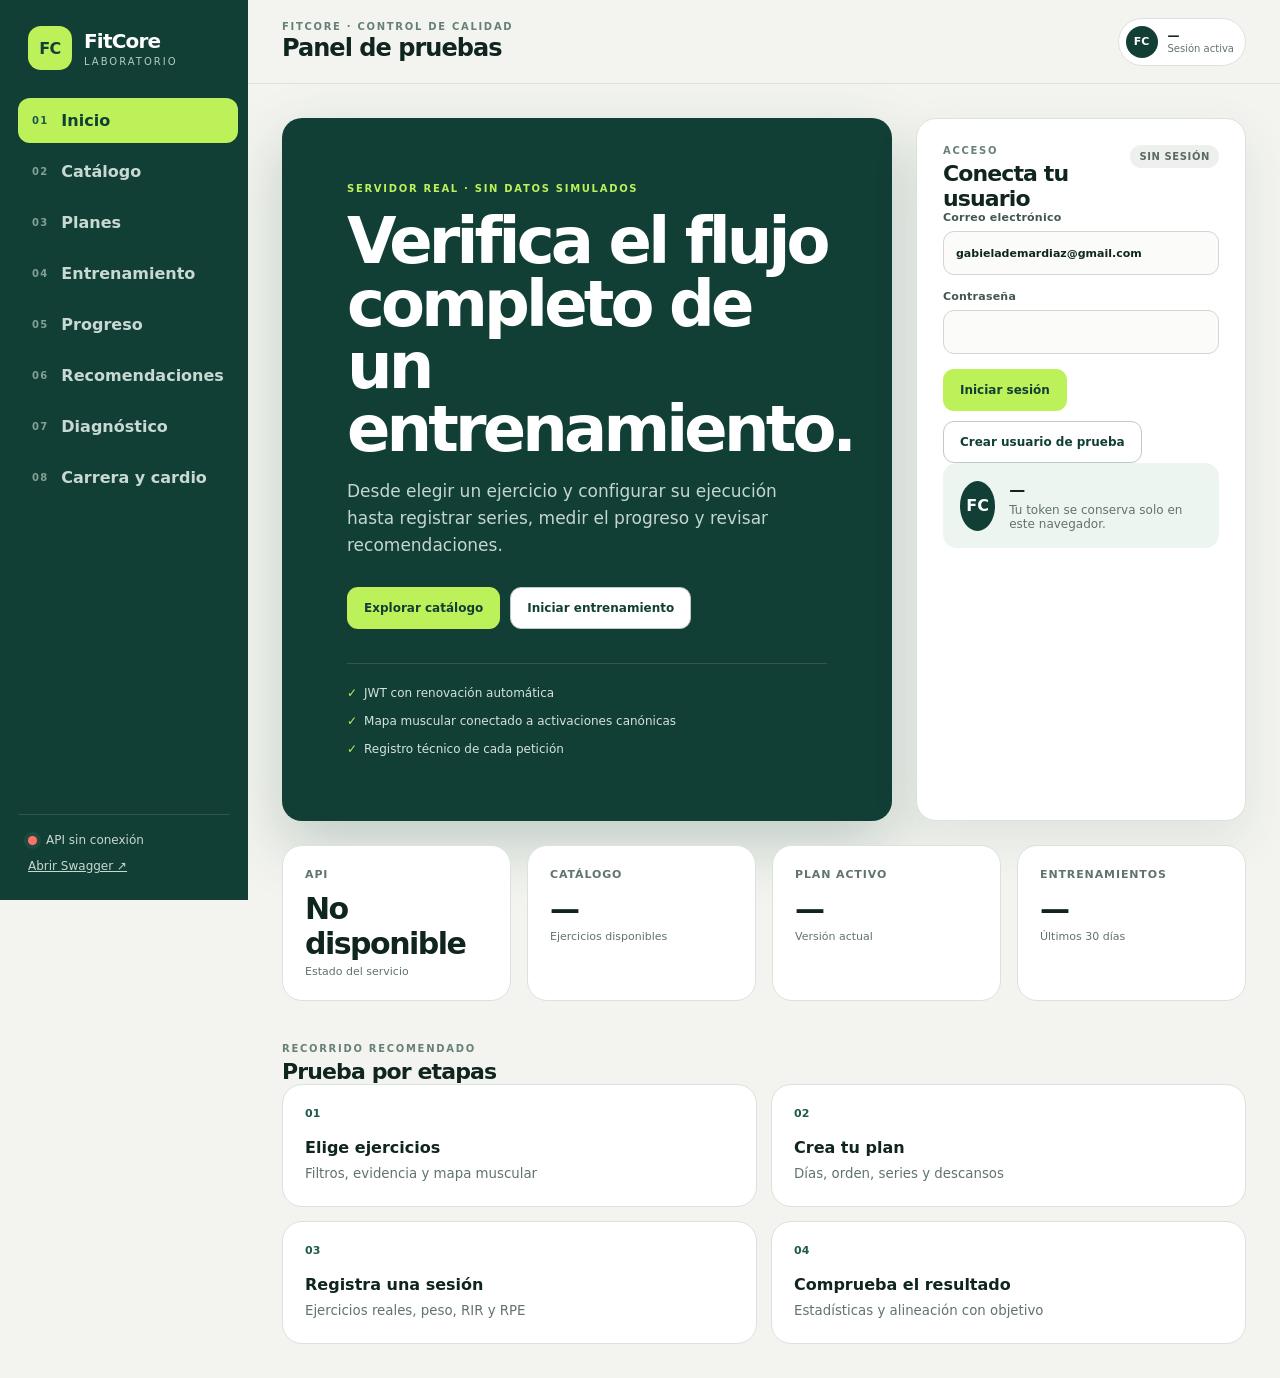
==== commit c644f644: "feat(plans): use consistent minus/plus steppers in exercise picker goals" ====
--- a/src/main/resources/static/fitcore-lab/index.html
+++ b/src/main/resources/static/fitcore-lab/index.html
@@ -24,6 +24,7 @@
             <button class="nav-item" data-view="progress"><span>05</span>Progreso</button>
             <button class="nav-item" data-view="recommendations"><span>06</span>Recomendaciones</button>
             <button class="nav-item" data-view="diagnostics"><span>07</span>Diagnóstico</button>
+            <button class="nav-item" data-view="endurance"><span>08</span>Carrera y cardio</button>
         </nav>
         <div class="sidebar-foot">
             <div class="connection" id="connection-state" data-state="idle"><i></i><span>Comprobando API</span></div>
@@ -75,6 +76,32 @@
             </div>
         </section>
 
+        <section class="view" id="view-endurance" data-title="Carrera y cardio" data-eyebrow="RESISTENCIA · ACTIVIDADES">
+            <div class="section-heading"><div><p class="eyebrow">ACTIVIDADES DE RESISTENCIA</p>
+                <h2>Registra carreras y caminatas</h2><p>Introducción manual ahora; importación FIT, Garmin y Strava pendiente de conexión autorizada.</p></div></div>
+            <div class="hero-grid">
+                <article class="panel" style="padding:24px">
+                    <h3>Nueva actividad</h3>
+                    <form id="endurance-form" class="field-grid">
+                        <label>Actividad<select id="endurance-type"><option value="RUN">Carrera</option><option value="TRAIL_RUN">Trail running</option><option value="TREADMILL">Cinta de correr</option><option value="WALK">Caminata</option><option value="BIKE">Ciclismo</option></select></label>
+                        <label>Fecha y hora<input id="endurance-start" type="datetime-local" required></label>
+                        <label>Distancia (km)<input id="endurance-km" type="number" step="0.01" min="0" value="5" required></label>
+                        <label>Tiempo en movimiento (min)<input id="endurance-moving" type="number" step="0.01" min="0.01" value="30" required></label>
+                        <label>Tiempo transcurrido (min, opcional)<input id="endurance-elapsed" type="number" step="0.01" min="0" placeholder="Igual al tiempo en movimiento"></label>
+                        <label>Frecuencia cardíaca media (ppm)<input id="endurance-hr" type="number" min="20" max="260" placeholder="Opcional"></label>
+                        <label>Desnivel positivo (m)<input id="endurance-elevation" type="number" min="0" step="0.1" placeholder="Opcional"></label>
+                        <label>Cadencia (pasos/min)<input id="endurance-cadence" type="number" min="0" step="1" placeholder="Opcional"></label>
+                        <label>Notas<input id="endurance-notes" maxlength="1500" placeholder="Sensaciones, terreno, clima…"></label>
+                        <button class="button button-primary" type="submit">Guardar actividad</button>
+                    </form>
+                </article>
+                <article class="panel" style="padding:24px">
+                    <div class="section-heading"><div><p class="eyebrow">HISTORIAL</p><h3>Mis actividades</h3></div>
+                        <button class="button button-secondary" id="endurance-refresh" type="button">Actualizar</button></div>
+                    <div id="endurance-list" aria-live="polite">Inicia sesión para ver tu historial.</div>
+                </article>
+            </div>
+        </section>
         <section class="view" id="view-catalog" data-title="Catálogo de ejercicios" data-eyebrow="EXPLORAR · FILTRAR · VISUALIZAR">
             <div class="catalog-layout">
                 <aside class="panel filter-panel">
@@ -85,6 +112,11 @@
                     <button id="catalog-search" class="button button-primary button-block">Buscar en la API</button>
                     <div class="result-meta"><strong id="catalog-count">0 ejercicios</strong><span id="catalog-page">Una entrada por ejercicio</span></div>
                     <div id="catalog-results" class="catalog-results"><div class="empty-state">Inicia sesión para cargar el catálogo.</div></div>
+                    <nav id="catalog-pagination" class="pagination catalog-pagination" aria-label="Páginas del catálogo" hidden>
+                        <button type="button" id="catalog-prev" class="button button-secondary">Anterior</button>
+                        <span id="catalog-page-indicator" aria-live="polite">Página 1 de 1</span>
+                        <button type="button" id="catalog-next" class="button button-secondary">Siguiente</button>
+                    </nav>
                 </aside>
                 <div class="panel map-panel">
                     <div class="map-toolbar"><div><p class="eyebrow">MAPA MUSCULAR</p><h2 id="map-title">Selecciona un ejercicio</h2><p id="map-subtitle">Se mostrarán músculos primarios y secundarios.</p></div><label class="switch"><input id="map-stabilizers" type="checkbox"><span>Mostrar estabilizadores</span></label></div>
@@ -133,348 +165,507 @@
                 </div>
             </div>
 
-            <div id="plan-day-tabs" class="plan-day-tabs" aria-label="Días del plan"></div>
+            <section class="panel plan-days-panel" aria-labelledby="plan-days-heading">
+                <div class="plan-days-panel-heading">
+                    <h2 id="plan-days-heading">
+                        <span aria-hidden="true">▦</span>
+                        Días del plan
+                        <small id="plan-days-count">0 sesiones</small>
+                    </h2>
+                    <span class="plan-days-drag-hint">⠿ Arrastra para reordenar</span>
+                </div>
+                <div id="plan-day-tabs" class="plan-day-tabs" aria-label="Días del plan"></div>
+            </section>
             <div id="plan-days" class="plan-days"></div>
 
-            <dialog id="plan-settings-dialog" class="compact-dialog plan-settings-dialog" aria-labelledby="plan-settings-title">
+            <dialog id="plan-settings-dialog" class="compact-dialog plan-settings-dialog"
+                    aria-labelledby="plan-settings-title"
+                    aria-describedby="plan-settings-description">
                 <form id="plan-settings-form">
-                    <div class="dialog-heading compact">
-                        <div><p class="eyebrow">CONFIGURACIÓN</p><h2 id="plan-settings-title">Datos del plan</h2><p>Define el nombre, el enfoque y la fecha de esta versión.</p></div>
-                        <button type="button" class="icon-button" data-close-plan-settings aria-label="Cerrar">×</button>
-                    </div>
-                    <div class="plan-settings-fields">
-                        <label>Nombre del plan<input id="plan-name" value="Mi plan FitCore" maxlength="120" required></label>
-                        <label>Descripción<textarea id="plan-description" rows="4" placeholder="Objetivo y enfoque del bloque"></textarea></label>
-                        <label>Fecha efectiva<input id="plan-date" type="date" required></label>
-                        <div class="plan-version" id="plan-version"><span>Modo</span><strong>Nuevo plan</strong><small>Se creará la versión 1</small></div>
-                    </div>
+                    <div class="dialog-heading compact plan-settings-heading">
+                        <span class="plan-settings-heading-icon" aria-hidden="true">
+                            <svg viewBox="0 0 24 24" fill="none" stroke="currentColor"
+                                 stroke-width="1.8" stroke-linecap="round" stroke-linejoin="round">
+                                <path d="m12 2 9 5-9 5-9-5 9-5Z"/>
+                                <path d="m3 12 9 5 9-5M3 17l9 5 9-5"/>
+                            </svg>
+                        </span>
+                        <div class="plan-settings-heading-copy">
+                            <p class="eyebrow">CONFIGURACIÓN DEL PLAN</p>
+                            <h2 id="plan-settings-title">Datos del plan</h2>
+                            <p id="plan-settings-description">
+                                Define la información principal y gestiona la versión del plan.
+                            </p>
+                        </div>
+                        <button type="button" class="icon-button" data-close-plan-settings
+                                aria-label="Cerrar configuración del plan">×</button>
+                    </div>
+
+                    <div class="plan-settings-body">
+                        <section class="plan-settings-fields" aria-label="Información del plan">
+                            <div class="plan-settings-field">
+                                <span class="plan-settings-field-icon" aria-hidden="true">
+                                    <svg viewBox="0 0 24 24" fill="none" stroke="currentColor"
+                                         stroke-width="1.8" stroke-linecap="round" stroke-linejoin="round">
+                                        <path d="m16 4 4 4M4 20l4.5-1 11-11a2.8 2.8 0 0 0-4-4l-11 11L4 20Z"/>
+                                        <path d="m14 6 4 4"/>
+                                    </svg>
+                                </span>
+                                <label for="plan-name">
+                                    Nombre del plan
+                                    <input id="plan-name" value="Mi plan FitCore" maxlength="120"
+                                           autocomplete="off" required>
+                                </label>
+                            </div>
+                            <div class="plan-settings-field">
+                                <span class="plan-settings-field-icon" aria-hidden="true">
+                                    <svg viewBox="0 0 24 24" fill="none" stroke="currentColor"
+                                         stroke-width="1.8" stroke-linecap="round" stroke-linejoin="round">
+                                        <path d="M7 3h9l4 4v14H7a3 3 0 0 1-3-3V6a3 3 0 0 1 3-3Z"/>
+                                        <path d="M16 3v5h5M9 13h8M9 17h6"/>
+                                    </svg>
+                                </span>
+                                <label for="plan-description">
+                                    Descripción <span class="plan-settings-optional">(opcional)</span>
+                                    <textarea id="plan-description" rows="3"
+                                              placeholder="Objetivo y enfoque del bloque"></textarea>
+                                </label>
+                            </div>
+                            <div class="plan-settings-field">
+                                <span class="plan-settings-field-icon" aria-hidden="true">
+                                    <svg viewBox="0 0 24 24" fill="none" stroke="currentColor"
+                                         stroke-width="1.8" stroke-linecap="round" stroke-linejoin="round">
+                                        <rect x="3" y="5" width="18" height="16" rx="2"/>
+                                        <path d="M7 3v4M17 3v4M3 10h18"/>
+                                    </svg>
+                                </span>
+                                <label for="plan-date">
+                                    <span class="plan-settings-label-row">
+                                        Fecha efectiva
+                                        <span class="plan-settings-info" tabindex="0"
+                                              title="Fecha desde la que se aplica esta versión al guardar el plan."
+                                              aria-label="Fecha desde la que se aplica esta versión al guardar el plan.">i</span>
+                                    </span>
+                                    <input id="plan-date" type="date" required>
+                                </label>
+                            </div>
+                        </section>
+
+                        <aside class="plan-settings-version-panel" aria-label="Información de la versión">
+                            <div class="plan-settings-version-heading">
+                                <span class="plan-settings-version-icon" aria-hidden="true">
+                                    <svg viewBox="0 0 24 24" fill="none" stroke="currentColor"
+                                         stroke-width="1.8" stroke-linecap="round" stroke-linejoin="round">
+                                        <circle cx="6" cy="4" r="2"/>
+                                        <circle cx="18" cy="8" r="2"/>
+                                        <circle cx="8" cy="20" r="2"/>
+                                        <path d="M6 6v8a6 6 0 0 0 6 6h-2M18 10v4a6 6 0 0 1-6 6h-2"/>
+                                    </svg>
+                                </span>
+                                <div>
+                                    <h3>Versión del plan</h3>
+                                    <p>Cada vez que guardes cambios se creará una nueva versión
+                                       para conservar el historial.</p>
+                                </div>
+                            </div>
+                            <div class="plan-version" id="plan-version" aria-live="polite">
+                                <span>PLAN SIN GUARDAR</span>
+                                <strong>Nuevo plan</strong>
+                                <small>Se creará la versión 1 al guardar</small>
+                            </div>
+                            <div class="plan-settings-version-note">
+                                <svg viewBox="0 0 24 24" fill="none" stroke="currentColor"
+                                     stroke-width="1.8" stroke-linecap="round" stroke-linejoin="round"
+                                     aria-hidden="true">
+                                    <circle cx="12" cy="12" r="9"/>
+                                    <path d="M12 11v6M12 7h.01"/>
+                                </svg>
+                                <p id="plan-settings-version-note">
+                                    La primera versión se creará al guardar el plan.
+                                </p>
+                            </div>
+                        </aside>
+                    </div>
+
                     <div class="dialog-actions plan-settings-actions">
-                        <button id="plan-load" type="button" class="button button-ghost">Recargar plan activo</button>
-                        <button type="button" class="button button-secondary" data-close-plan-settings>Cancelar</button>
-                        <button type="submit" class="button button-primary">Aplicar cambios</button>
+                        <button id="plan-load" type="button" class="button button-secondary plan-settings-reload"
+                                title="Descartar cambios sin guardar y cargar de nuevo el plan activo">
+                            <svg viewBox="0 0 24 24" aria-hidden="true" fill="none"
+                                 stroke="currentColor" stroke-width="1.8"
+                                 stroke-linecap="round" stroke-linejoin="round">
+                                <path d="M3 12a9 9 0 1 1 3 6.7M3 17v-5h5"/>
+                            </svg>
+                            Recargar plan activo
+                        </button>
+                        <div class="plan-settings-save-actions">
+                            <button type="button" class="button button-secondary"
+                                    data-close-plan-settings>Cancelar</button>
+                            <button type="submit" class="button button-primary">Aplicar cambios</button>
+                        </div>
                     </div>
                 </form>
             </dialog>
 
-            <!-- MODAL: AÑADIR DÍA AL PLAN -->
-            <dialog
-                    id="plan-new-day-dialog"
+            <!-- AÑADIR DÍA · MISMO DISEÑO Y MODOS QUE CONFIGURAR DÍA -->
+            <dialog id="plan-new-day-dialog"
                     class="compact-dialog plan-new-day-dialog"
                     aria-labelledby="plan-new-day-title">
-
                 <form id="plan-new-day-form">
-
-                    <div class="dialog-heading compact">
+                    <div class="dialog-heading compact plan-edit-day-heading">
                         <div>
-                            <p class="eyebrow">
-                                PLANIFICACIÓN SEMANAL
-                            </p>
-                            <h2 id="plan-new-day-title">
-                                Añadir día
-                            </h2>
-                            <p>
-                                Elige un nombre y el tipo de entrenamiento.
-                            </p>
-                        </div>
-
-                        <button type="button"
-                                class="icon-button"
-                                data-close-new-day
-                                aria-label="Cerrar">
-                            ×
-                        </button>
-                    </div>
-
-                    <div class="plan-new-day-fields">
-
-                        <label>
-                            Nombre del día
-                            <input
-                                    id="plan-new-day-name"
-                                    type="text"
-                                    maxlength="80"
-                                    placeholder="Ej. Día de tirón"
-                                    required>
-                        </label>
-
-                        <label>
-                            Tipo de entrenamiento
-                            <select id="plan-new-day-type" required>
-                                <option value="FULL_BODY">Cuerpo completo</option>
-                                <option value="PUSH">Empuje</option>
-                                <option value="PULL">Tirón</option>
-                                <option value="LEGS">Piernas</option>
-                                <option value="UPPER">Tren superior</option>
-                                <option value="LOWER">Tren inferior</option>
-                                <option value="CARDIO">Cardio</option>
-                                <option value="MOBILITY">Movilidad</option>
-                                <option value="REST">Descanso</option>
-                            </select>
-                        </label>
-
-                    </div>
-
-                    <div class="dialog-actions">
-                        <button type="button"
-                                class="button button-secondary"
-                                data-close-new-day>
-                            Cancelar
-                        </button>
-
-                        <button type="submit"
-                                class="button button-primary">
-                            Crear día
-                        </button>
-                    </div>
-
+                            <p class="eyebrow">PLANIFICACIÓN SEMANAL</p>
+                            <h2 id="plan-new-day-title">Añadir día</h2>
+                            <p>Crea un nuevo día en tu plan de entrenamiento.</p>
+                        </div>
+                        <button type="button" class="icon-button" data-close-new-day aria-label="Cerrar">×</button>
+                    </div>
+
+                    <div class="plan-edit-day-layout">
+                        <section class="plan-edit-day-identity" aria-label="Información del nuevo día">
+                            <label for="plan-new-day-name">Nombre del día</label>
+                            <input id="plan-new-day-name" type="text" maxlength="80"
+                                   placeholder="Ej. Espalda y bíceps" required>
+
+                            <div class="plan-edit-mode-section">
+                                <div class="plan-edit-mode-heading">
+                                    <strong>Clasificación del día</strong>
+                                    <span class="plan-edit-info-icon"
+                                          title="Automática: FitCore reconoce el día al añadir ejercicios. Manual: eliges el tipo."
+                                          aria-label="Automática: según ejercicios y series. Manual: eliges el tipo.">i</span>
+                                </div>
+                                <input type="checkbox" id="plan-new-day-auto" checked hidden>
+                                <div class="plan-edit-mode-options" role="group"
+                                     aria-label="Modo de clasificación del nuevo día">
+                                    <button type="button" class="plan-edit-mode-option"
+                                            data-plan-new-mode="auto" aria-pressed="true">
+                                        <span class="plan-edit-mode-icon" aria-hidden="true">✧</span>
+                                        <span><strong>Automática</strong><small>Según ejercicios y series</small></span>
+                                    </button>
+                                    <button type="button" class="plan-edit-mode-option"
+                                            data-plan-new-mode="manual" aria-pressed="false">
+                                        <span class="plan-edit-mode-icon" aria-hidden="true">✎</span>
+                                        <span><strong>Manual</strong><small>Elegir el tipo de día</small></span>
+                                    </button>
+                                </div>
+                            </div>
+                        </section>
+
+                        <section class="plan-edit-day-classification" aria-label="Tipo de entrenamiento del nuevo día">
+                            <div id="plan-new-auto-panel" class="plan-edit-mode-panel plan-edit-auto-panel">
+                                <p class="plan-edit-panel-eyebrow">CLASIFICACIÓN AUTOMÁTICA</p>
+                                <div class="plan-edit-classification-preview" aria-live="polite">
+                                    <span class="plan-edit-preview-icon" aria-hidden="true">✧</span>
+                                    <span class="plan-edit-preview-text">
+                                        <strong>Pendiente de ejercicios</strong>
+                                        <small>Se clasificará al añadir ejercicios y series al día.</small>
+                                    </span>
+                                </div>
+                                <p class="plan-edit-auto-caption">
+                                    Podrás cambiar a clasificación manual cuando quieras.
+                                </p>
+                            </div>
+                            <fieldset id="plan-new-manual-panel"
+                                      class="plan-edit-type-fieldset plan-edit-mode-panel" hidden>
+                                <legend>Tipo de entrenamiento</legend>
+                                <div id="plan-new-day-types" class="plan-edit-type-grid"></div>
+                            </fieldset>
+                        </section>
+                    </div>
+
+                    <div class="dialog-actions plan-edit-day-footer">
+                        <button type="button" class="button button-secondary" data-close-new-day>Cancelar</button>
+                        <button type="submit" class="button button-primary">Añadir día</button>
+                    </div>
                 </form>
             </dialog>
 
 
-            <!-- CONFIGURACIÓN DE UN DÍA DEL PLAN -->
-            <dialog
-                    id="plan-edit-day-dialog"
+            <!-- CONFIGURACIÓN DEL DÍA · DOS MODOS EXCLUYENTES -->
+            <dialog id="plan-edit-day-dialog"
                     class="compact-dialog plan-edit-day-dialog"
                     aria-labelledby="plan-edit-day-title">
-
                 <form id="plan-edit-day-form">
-
-                    <div class="dialog-heading compact">
+                    <div class="dialog-heading compact plan-edit-day-heading">
                         <div>
-                            <p class="eyebrow" id="plan-edit-day-number">
-                                DÍA 1
-                            </p>
-                            <h2 id="plan-edit-day-title">
-                                Configurar día
-                            </h2>
-                            <p>
-                                Personaliza el día y organiza
-                                su posición en la rutina.
-                            </p>
-                        </div>
-
-                        <button
-                                type="button"
-                                class="icon-button"
-                                data-close-edit-day
-                                aria-label="Cerrar">
-                            ×
-                        </button>
-                    </div>
-
-                    <div class="plan-edit-day-fields">
-
-                        <label>
-                            Nombre del día
-                            <input
-                                    id="plan-edit-day-name"
-                                    type="text"
-                                    maxlength="80"
-                                    required
-                                    placeholder="Ej. Piernas y glúteos">
-                        </label>
-
-                        <fieldset class="plan-edit-type-fieldset">
-                            <legend>Tipo de entrenamiento</legend>
-
-                            <div
-                                    id="plan-edit-day-types"
-                                    class="plan-edit-type-grid">
+                            <p class="eyebrow" id="plan-edit-day-number">DÍA 1</p>
+                            <h2 id="plan-edit-day-title">Configurar día</h2>
+                            <p>Personaliza el nombre y la clasificación del entrenamiento.</p>
+                        </div>
+                        <button type="button" class="icon-button" data-close-edit-day aria-label="Cerrar">×</button>
+                    </div>
+
+                    <div class="plan-edit-day-layout">
+                        <section class="plan-edit-day-identity" aria-label="Información del día">
+                            <label for="plan-edit-day-name">
+                                Nombre del día
+                            </label>
+                            <input id="plan-edit-day-name" type="text" maxlength="80"
+                                   required placeholder="Ej. Espalda y bíceps">
+
+                            <div class="plan-edit-mode-section">
+                                <div class="plan-edit-mode-heading">
+                                    <strong>Clasificación del día</strong>
+                                    <span title="FitCore puede sugerir el tipo según los ejercicios y series. También puedes seleccionarlo manualmente."
+                                          aria-label="Automática: clasificación sugerida a partir de ejercicios y series. Manual: eliges el tipo de entrenamiento."
+                                          class="plan-edit-info-icon">i</span>
+                                </div>
+                                <input type="checkbox" id="plan-edit-day-auto" hidden>
+                                <div class="plan-edit-mode-options" role="group"
+                                     aria-label="Modo de clasificación">
+                                    <button type="button" class="plan-edit-mode-option"
+                                            data-plan-edit-mode="auto" aria-pressed="false">
+                                        <span class="plan-edit-mode-icon" aria-hidden="true">✧</span>
+                                        <span><strong>Automática</strong><small>Según ejercicios y series</small></span>
+                                    </button>
+                                    <button type="button" class="plan-edit-mode-option"
+                                            data-plan-edit-mode="manual" aria-pressed="false">
+                                        <span class="plan-edit-mode-icon" aria-hidden="true">✎</span>
+                                        <span><strong>Manual</strong><small>Elegir el tipo de día</small></span>
+                                    </button>
+                                </div>
                             </div>
-                        </fieldset>
-
-                    </div>
-
-                    <!-- ADMINISTRACIÓN -->
-                    <div class="plan-edit-day-management">
-
-                        <strong>Administración del día</strong>
-
-                        <div class="plan-edit-management-actions">
-
-                            <button
-                                    type="button"
-                                    id="plan-edit-duplicate"
-                                    class="button button-secondary">
-                                Duplicar día
+                        </section>
+
+                        <section class="plan-edit-day-classification" aria-label="Clasificación del entrenamiento">
+                            <div id="plan-edit-auto-panel" class="plan-edit-mode-panel plan-edit-auto-panel">
+                                <p class="plan-edit-panel-eyebrow">CLASIFICACIÓN AUTOMÁTICA</p>
+                                <div id="plan-edit-classification-preview"
+                                     class="plan-edit-classification-preview"
+                                     aria-live="polite"></div>
+                                <p class="plan-edit-auto-caption">
+                                    FitCore actualizará esta sugerencia cuando cambies los ejercicios o sus series.
+                                </p>
+                            </div>
+                            <fieldset id="plan-edit-manual-panel"
+                                      class="plan-edit-type-fieldset plan-edit-mode-panel" hidden>
+                                <legend>Tipo de entrenamiento</legend>
+                                <div id="plan-edit-day-types" class="plan-edit-type-grid"></div>
+                            </fieldset>
+                        </section>
+                    </div>
+
+                    <div class="dialog-actions plan-edit-day-footer">
+                        <div class="plan-edit-day-extra-actions" aria-label="Opciones del día">
+                            <button type="button" class="plan-edit-action-quiet" data-plan-edit-duplicate
+                                    title="Crear una copia de este día y sus ejercicios">
+                                <svg viewBox="0 0 24 24" aria-hidden="true" fill="none" stroke="currentColor"
+                                     stroke-width="1.8" stroke-linecap="round" stroke-linejoin="round">
+                                    <rect x="8" y="8" width="12" height="12" rx="2"/>
+                                    <path d="M16 8V6a2 2 0 0 0-2-2H6a2 2 0 0 0-2 2v8a2 2 0 0 0 2 2h2"/>
+                                </svg>
+                                Duplicar
                             </button>
-
-                            <button
-                                    type="button"
-                                    id="plan-edit-move-up"
-                                    class="button button-secondary">
-                                ← Mover antes
+                            <button type="button" class="plan-edit-action-quiet danger" data-plan-edit-delete
+                                    title="Eliminar este día del borrador; requiere confirmación">
+                                <svg viewBox="0 0 24 24" aria-hidden="true" fill="none" stroke="currentColor"
+                                     stroke-width="1.8" stroke-linecap="round" stroke-linejoin="round">
+                                    <path d="M3 6h18M8 6V4h8v2M5 6l1 14h12l1-14M10 10v6M14 10v6"/>
+                                </svg>
+                                Eliminar
                             </button>
-
-                            <button
-                                    type="button"
-                                    id="plan-edit-move-down"
-                                    class="button button-secondary">
-                                Mover después →
-                            </button>
-
-                        </div>
-
-                        <button
-                                type="button"
-                                id="plan-edit-delete"
-                                class="text-button danger">
-                            Eliminar día
-                        </button>
-
-                    </div>
-
-                    <div class="dialog-actions">
-
-                        <button
-                                type="button"
-                                class="button button-secondary"
-                                data-close-edit-day>
-                            Cancelar
-                        </button>
-
-                        <button
-                                type="submit"
-                                class="button button-primary">
-                            Aplicar cambios
-                        </button>
-
-                    </div>
-
+                        </div>
+                        <div class="plan-edit-day-save-actions">
+                            <button type="button" class="button button-secondary" data-close-edit-day>Cancelar</button>
+                            <button type="submit" class="button button-primary">Aplicar cambios</button>
+                        </div>
+                    </div>
                 </form>
             </dialog>
 
 
             <!-- ANÁLISIS MUSCULAR DEL PLAN -->
-            <dialog
-                    id="plan-muscle-dialog"
+            <dialog id="plan-muscle-dialog"
                     class="plan-muscle-dialog"
                     aria-labelledby="plan-muscle-dialog-title">
-
-                <div class="dialog-heading compact">
-                    <div>
-                        <p class="eyebrow">
-                            PLANIFICACIÓN MUSCULAR
-                        </p>
-
-                        <h2 id="plan-muscle-dialog-title">
-                            Análisis muscular
-                        </h2>
-
-                        <p>
-                            Estimación según ejercicios y
-                            series programados, no esfuerzo real.
-                        </p>
-                    </div>
-
-                    <button
-                            type="button"
-                            class="icon-button"
-                            data-close-plan-muscles
-                            aria-label="Cerrar análisis">
-                        ×
-                    </button>
+                <div class="dialog-heading compact plan-muscle-heading">
+                    <span class="plan-muscle-heading-symbol" aria-hidden="true">
+                        <svg viewBox="0 0 24 24" fill="none" stroke="currentColor"
+                             stroke-width="2" stroke-linecap="round" stroke-linejoin="round">
+                            <rect x="3" y="14" width="4" height="7" rx="1"/>
+                            <rect x="10" y="9" width="4" height="12" rx="1"/>
+                            <rect x="17" y="3" width="4" height="18" rx="1"/>
+                        </svg>
+                    </span>
+                    <div class="plan-muscle-heading-copy">
+                        <p class="eyebrow">PLANIFICACIÓN MUSCULAR</p>
+                        <h2 id="plan-muscle-dialog-title">Análisis muscular</h2>
+                        <p>Estimación según ejercicios y series programados, no esfuerzo real.</p>
+                    </div>
+                    <button type="button" class="icon-button"
+                            data-close-plan-muscles aria-label="Cerrar análisis">×</button>
                 </div>
 
                 <div class="plan-muscle-toolbar">
-
-                    <div class="plan-muscle-switch"
-                         role="group"
-                         aria-label="Ámbito del análisis">
-
-                        <button type="button"
-                                data-plan-muscle-scope="day"
-                                aria-pressed="true">
+                    <div class="plan-muscle-switch" role="group" aria-label="Ámbito del análisis">
+                        <button type="button" data-plan-muscle-scope="day" aria-pressed="true">
+                            <svg viewBox="0 0 24 24" aria-hidden="true" fill="none"
+                                 stroke="currentColor" stroke-width="1.9"
+                                 stroke-linecap="round" stroke-linejoin="round">
+                                <rect x="3" y="5" width="18" height="16" rx="2"/>
+                                <path d="M7 3v4M17 3v4M3 10h18M8 14h3v3H8z"/>
+                            </svg>
                             Día
                         </button>
-
-                        <button type="button"
-                                data-plan-muscle-scope="week"
-                                aria-pressed="false">
+                        <button type="button" data-plan-muscle-scope="week" aria-pressed="false">
+                            <svg viewBox="0 0 24 24" aria-hidden="true" fill="none"
+                                 stroke="currentColor" stroke-width="1.9"
+                                 stroke-linecap="round" stroke-linejoin="round">
+                                <rect x="3" y="5" width="18" height="16" rx="2"/>
+                                <path d="M7 3v4M17 3v4M3 10h18M7 14h2M12 14h2M17 14h1M7 18h2M12 18h2"/>
+                            </svg>
                             Semana del plan
                         </button>
                     </div>
-
                     <label id="plan-muscle-day-picker">
                         Día
-                        <select id="plan-muscle-day-select"
-                                aria-label="Día que se analiza">
-                        </select>
+                        <select id="plan-muscle-day-select" aria-label="Día que se analiza"></select>
                     </label>
                 </div>
 
                 <div class="plan-muscle-layout">
-
-                    <div class="plan-muscle-figure">
-
-                        <div id="plan-muscle-map"
-                             class="plan-muscle-map"
-                             aria-label="Mapa muscular frontal y posterior">
-                            Preparando anatomía…
-                        </div>
-
-                        <div id="plan-muscle-legend"
-                             class="plan-muscle-legend">
-                        </div>
-                    </div>
-
-                    <div class="plan-muscle-details">
-
-                        <h3 id="plan-muscle-analysis-title">
-                            Músculos previstos
-                        </h3>
-
-                        <p id="plan-muscle-analysis-summary"></p>
-
-                        <div id="plan-muscle-analysis-list"
-                             aria-live="polite">
-                        </div>
-
-                        <p class="plan-muscle-disclaimer">
-                            La estimación utiliza series primarias
-                            al 100 % y secundarias al 50 %.
-                            No representa activación EMG,
-                            hipertrofia ni fatiga reales.
-                        </p>
-                    </div>
-                </div>
-
-                <div class="dialog-actions">
-                    <button type="button"
-                            class="button button-primary"
-                            data-close-plan-muscles>
-                        Cerrar
-                    </button>
+                    <section class="plan-muscle-figure" aria-label="Mapa y resumen muscular">
+                        <div class="plan-muscle-figure-main">
+                            <div id="plan-muscle-map" class="plan-muscle-map"
+                                 aria-label="Mapa muscular frontal y posterior">
+                                Preparando anatomía…
+                            </div>
+                            <aside class="plan-muscle-figure-sidebar" aria-label="Cifras del entrenamiento">
+                                <div class="plan-muscle-stat" data-stat="exercises">
+                                    <span class="plan-muscle-stat-icon" aria-hidden="true">
+                                        <svg viewBox="0 0 24 24" fill="none" stroke="currentColor"
+                                             stroke-width="1.9" stroke-linecap="round" stroke-linejoin="round">
+                                            <path d="M17.596 12.768a2 2 0 1 0 2.829-2.829l-1.768-1.767a2 2 0 0 0 2.828-2.829l-2.828-2.828a2 2 0 0 0-2.829 2.828l-1.767-1.768a2 2 0 1 0-2.829 2.829z"/>
+                                            <path d="m2.5 21.5 1.4-1.4M20.1 3.9l1.4-1.4"/>
+                                            <path d="M5.343 21.485a2 2 0 1 0 2.829-2.828l1.767 1.768a2 2 0 1 0 2.829-2.829l-6.364-6.364a2 2 0 1 0-2.829 2.829l1.768 1.767a2 2 0 0 0-2.828 2.829z"/>
+                                            <path d="m9.6 14.4 4.8-4.8"/>
+                                        </svg>
+                                    </span>
+                                    <span class="plan-muscle-stat-copy">
+                                        <strong id="plan-muscle-stat-exercises">—</strong>
+                                        <small>Ejercicios</small>
+                                    </span>
+                                </div>
+                                <div class="plan-muscle-stat" data-stat="sets">
+                                    <span class="plan-muscle-stat-icon" aria-hidden="true">
+                                        <svg viewBox="0 0 24 24" fill="none" stroke="currentColor"
+                                             stroke-width="1.9" stroke-linecap="round" stroke-linejoin="round">
+                                            <path d="M13 5h8M13 12h8M13 19h8"/>
+                                            <path d="m3 7 2 2 4-4M3 17l2 2 4-4"/>
+                                        </svg>
+                                    </span>
+                                    <span class="plan-muscle-stat-copy">
+                                        <strong id="plan-muscle-stat-sets">—</strong>
+                                        <small>Series programadas</small>
+                                    </span>
+                                </div>
+                                <div class="plan-muscle-stat" data-stat="muscles">
+                                    <span class="plan-muscle-stat-icon" aria-hidden="true">
+                                        <svg viewBox="0 0 24 24" fill="none" stroke="currentColor"
+                                             stroke-width="1.9" stroke-linecap="round" stroke-linejoin="round">
+                                            <path d="M12.409 13.017A5 5 0 0 1 22 15c0 3.866-4 7-9 7-4.077 0-8.153-.82-10.371-2.462-.426-.316-.631-.832-.62-1.362C2.118 12.723 2.627 2 10 2a3 3 0 0 1 3 3 2 2 0 0 1-2 2c-1.105 0-1.64-.444-2-1"/>
+                                            <path d="M15 14a5 5 0 0 0-7.584 2"/>
+                                            <path d="M9.964 6.825C8.019 7.977 9.5 13 8 15"/>
+                                        </svg>
+                                    </span>
+                                    <span class="plan-muscle-stat-copy">
+                                        <strong id="plan-muscle-stat-muscles">—</strong>
+                                        <small>Músculos identificados</small>
+                                    </span>
+                                </div>
+                                <div class="plan-muscle-legend-wrap">
+                                    <strong>Leyenda</strong>
+                                    <div id="plan-muscle-legend" class="plan-muscle-legend"></div>
+                                </div>
+                            </aside>
+                        </div>
+                    </section>
+
+                    <section class="plan-muscle-details" aria-label="Distribución muscular">
+                        <div class="plan-muscle-details-heading">
+                            <span aria-hidden="true" class="plan-muscle-target-icon">
+                                <svg viewBox="0 0 24 24" fill="none" stroke="currentColor"
+                                     stroke-width="1.9" stroke-linecap="round" stroke-linejoin="round">
+                                    <circle cx="12" cy="12" r="9"/>
+                                    <circle cx="12" cy="12" r="5"/>
+                                    <circle cx="12" cy="12" r="1"/>
+                                </svg>
+                            </span>
+                            <div>
+                                <h3 id="plan-muscle-analysis-title">Distribución muscular</h3>
+                                <p id="plan-muscle-analysis-summary" aria-live="polite">
+                                    Músculos trabajados y series equivalentes programadas.
+                                </p>
+                            </div>
+                        </div>
+                        <div id="plan-muscle-analysis-list" aria-live="polite"></div>
+                        <div class="plan-muscle-disclaimer">
+                            <svg viewBox="0 0 24 24" aria-hidden="true" fill="none"
+                                 stroke="currentColor" stroke-width="1.9"
+                                 stroke-linecap="round" stroke-linejoin="round">
+                                <circle cx="12" cy="12" r="9"/>
+                                <path d="M12 11v6M12 7h.01"/>
+                            </svg>
+                            <div>
+                                <strong>Sobre la estimación</strong>
+                                <p>Series principales al 100 % y secundarias al 50 %.
+                                   Las barras comparan cada músculo con el de mayor valor:
+                                   no son porcentajes del entrenamiento. No representan
+                                   activación EMG, hipertrofia ni fatiga reales.</p>
+                            </div>
+                        </div>
+                    </section>
+                </div>
+
+                <div class="dialog-actions plan-muscle-footer">
+                    <button type="button" class="button button-primary"
+                            data-close-plan-muscles>Cerrar</button>
                 </div>
             </dialog>
-
 
         </section>
 
         <section class="view" id="view-training" data-title="Entrenamiento en curso" data-eyebrow="EJECUCIÓN · SERIES · ESFUERZO">
             <div class="training-layout" id="training-layout">
-                <aside class="panel session-builder">
-                    <div class="section-heading"><div><p class="eyebrow">SESIÓN REAL</p><h2>Configurar</h2></div><span class="status-pill" id="session-status">Sin iniciar</span></div>
-                    <div class="training-source-picker" role="radiogroup" aria-label="Origen del entrenamiento">
-                        <label class="training-source-card"><input type="radio" name="session-source" value="free" checked><span class="training-source-icon" aria-hidden="true">＋</span><span><strong>Entrenamiento libre</strong><small>Crea una sesión desde cero</small></span></label>
-                        <label class="training-source-card"><input type="radio" name="session-source" value="plan"><span class="training-source-icon" aria-hidden="true">▦</span><span><strong>Desde mi plan</strong><small>Carga ejercicios y series programadas</small></span></label>
-                    </div>
-                    <label id="session-plan-field" hidden>Día del plan<select id="session-day"><option value="">Selecciona un día</option></select></label>
-                    <label>Fecha<input id="session-date" type="date"></label>
-                    <fieldset class="session-muscle-chooser">
-                        <legend>Grupos musculares</legend>
-                        <div class="training-mode-picker" role="radiogroup" aria-label="Selección muscular">
-                            <label><input type="radio" name="session-muscle-mode" value="AUTO" checked> Automático</label>
-                            <label><input type="radio" name="session-muscle-mode" value="MANUAL"> Manual</label>
-                        </div>
-                        <p class="session-field-hint" id="session-muscle-hint">Se identificarán según los ejercicios añadidos.</p>
-                        <div id="session-manual-muscles" class="session-muscle-chip-grid" hidden></div>
-                    </fieldset>
-                    <label>Notas<textarea id="session-notes" rows="3" placeholder="Sensaciones iniciales (opcional)"></textarea></label>
-                    <button id="session-start" class="button button-primary button-block">Empezar entrenamiento</button>
-                    <div class="session-actions"><button id="session-cancel" class="button button-secondary" disabled>Cancelar</button><button id="session-delete" class="text-button danger" disabled>Eliminar sesión</button></div>
-                </aside>
-                <div class="session-workspace">
+                <aside class="panel session-builder session-preparation" aria-labelledby="session-prepare-title">
+<div class="session-prepare-heading"><span class="session-prepare-icon" aria-hidden="true">◈</span>
+<div><p class="eyebrow">PREPARAR ENTRENAMIENTO</p><h2 id="session-prepare-title">Elige cómo iniciar tu sesión</h2>
+<p>Crea un entrenamiento libre o carga un día de tu plan.</p></div></div>
+<span class="status-pill" id="session-status">Sin iniciar</span>
+<div class="session-preparation-modes" role="group" aria-label="Origen del entrenamiento">
+<button type="button" class="session-prepare-choice is-selected" data-session-source="free" aria-pressed="true">
+<svg viewBox="0 0 24 24" fill="none" stroke="currentColor" stroke-width="1.9" stroke-linecap="round"><circle cx="12" cy="12" r="9"/><path d="M12 8v8M8 12h8"/></svg>
+<strong>Nuevo entrenamiento</strong><small>Sesión libre, fuera del plan</small></button>
+<button type="button" class="session-prepare-choice" data-session-source="plan" aria-pressed="false">
+<svg viewBox="0 0 24 24" fill="none" stroke="currentColor" stroke-width="1.9" stroke-linecap="round"><rect x="3" y="5" width="18" height="16" rx="2"/><path d="M7 3v4M17 3v4M3 10h18"/></svg>
+<strong>Desde mi plan</strong><small>Cargar un día del plan</small></button></div>
+<div id="session-source-details" class="session-source-details" hidden>
+<label>Día del plan<select id="session-day"><option value="">Selecciona un día</option></select></label>
+<div id="session-plan-preview" class="session-plan-preview" aria-live="polite">Elige un día para ver sus ejercicios.</div></div>
+<label class="session-prepare-date">Fecha<input id="session-date" type="date" required></label>
+<div class="session-legacy-fields" hidden aria-hidden="true">
+<select id="session-category" tabindex="-1"><option value="MIXED">Mixto</option><option value="CARDIO">Cardio</option><option value="MOBILITY">Movilidad</option><option value="HYPERTROPHY">Hipertrofia</option><option value="STRENGTH">Fuerza</option><option value="ENDURANCE">Resistencia</option></select>
+<select id="session-intensity" tabindex="-1"><option value="MODERATE">Moderada</option></select></div>
+<div class="session-classification-setup">
+<div class="session-classification-header"><strong>Clasificación del entrenamiento</strong>
+<span class="session-classification-info" title="El tipo de sesión se calcula por ejercicios. El esfuerzo se registra como RIR y RPE en cada serie." aria-label="La clasificación no indica intensidad; esa información se registra en cada serie.">i</span></div>
+<div class="session-classification-modes" role="group" aria-label="Modo de clasificación">
+<button type="button" class="session-prepare-choice is-selected" data-session-classification="auto" aria-pressed="true">
+<svg viewBox="0 0 24 24" fill="none" stroke="currentColor" stroke-width="1.9" stroke-linecap="round"><path d="m12 3 2.2 6.8L21 12l-6.8 2.2L12 21l-2.2-6.8L3 12l6.8-2.2L12 3Z"/></svg>
+<strong>Automática</strong><small>Según ejercicios y series</small></button>
+<button type="button" class="session-prepare-choice" data-session-classification="manual" aria-pressed="false">
+<svg viewBox="0 0 24 24" fill="none" stroke="currentColor" stroke-width="1.9" stroke-linecap="round"><path d="m16 4 4 4M4 20l4.5-1 11-11a2.8 2.8 0 0 0-4-4l-11 11L4 20Z"/></svg>
+<strong>Manual</strong><small>Elegir tipo de día</small></button></div>
+<div id="session-auto-classification" class="session-auto-classification" aria-live="polite"><strong>Sin clasificar todavía</strong><small>Se actualizará al añadir ejercicios.</small></div>
+<div id="session-manual-classification" class="session-manual-classification" hidden>
+<span class="session-manual-label">Tipo de entrenamiento</span>
+<div id="session-manual-types" class="session-manual-types" role="radiogroup" aria-label="Tipo de entrenamiento manual"></div></div></div>
+<label class="session-notes-label">Notas <small>(opcional)</small>
+<textarea id="session-notes" rows="2" placeholder="Sensaciones iniciales, objetivos, etc."></textarea></label>
+<button id="session-start" class="button button-primary button-block">Iniciar sesión</button>
+<div class="session-actions"><button id="session-cancel" class="button button-secondary" disabled>Cancelar</button>
+<button id="session-delete" class="text-button danger" disabled>Eliminar sesión</button></div>
+</aside>
+<div class="session-workspace">
                     <div class="session-dashboard" id="session-dashboard">
 
                         <div class="session-dashboard-title">
@@ -504,7 +695,6 @@
                         <div class="live-metric">
                             <span>Volumen</span>
                             <strong id="session-volume">0 kg</strong>
-                            <small id="session-volume-reps">0 reps</small>
                         </div>
 
                         <div class="live-metric"><span>Series</span><strong id="session-series">0</strong></div>
@@ -525,6 +715,24 @@
                 <label>Desde<input id="stats-from" type="date"></label><label>Hasta<input id="stats-to" type="date"></label><button id="stats-load" class="button button-primary">Actualizar</button>
             </div>
             <div class="metric-grid stats-grid"><article class="metric"><span>Entrenamientos</span><strong id="stat-workouts">—</strong><small id="stat-workouts-change">Periodo seleccionado</small></article><article class="metric"><span>Duración</span><strong id="stat-duration">—</strong><small id="stat-duration-change">Minutos acumulados</small></article><article class="metric"><span>Volumen</span><strong id="stat-volume">—</strong><small id="stat-volume-change">Carga total</small></article><article class="metric"><span>Series</span><strong id="stat-sets">—</strong><small id="stat-sets-change">Series completadas</small></article></div>
+            <article class="panel exercise-progress-panel" aria-labelledby="exercise-progress-title">
+                <div class="section-heading">
+                    <div><p class="eyebrow">EVOLUCIÓN POR EJERCICIO</p>
+                    <h2 id="exercise-progress-title">Historial de rendimiento</h2>
+                    <p>Compara una misma configuración y modalidad de carga. Solo se incluyen sesiones completadas.</p></div>
+                </div>
+                <div class="exercise-progress-controls">
+                    <label>Ejercicio<select id="exercise-progress-family"><option value="">Elige un ejercicio</option></select></label>
+                    <label>Configuración<select id="exercise-progress-variant"><option value="">Elige una variante</option></select></label>
+                    <label>Indicador<select id="exercise-progress-metric"><option value="">Elige un indicador</option></select></label>
+                </div>
+                <div id="exercise-progress-highlights" class="exercise-progress-highlights" aria-live="polite"></div>
+                <div id="exercise-progress-chart" class="exercise-progress-chart">
+                    <p class="empty-state">Selecciona un ejercicio para consultar su evolución.</p>
+                </div>
+                <p class="exercise-progress-footnote">El lastre, la asistencia y el peso corporal no se suman al volumen externo.
+                    El 1RM es una estimación orientativa únicamente para series con carga externa.</p>
+            </article>
             <div class="progress-layout">
                 <article class="panel"><div class="section-heading"><div><p class="eyebrow">DISTRIBUCIÓN</p><h2>Trabajo por grupo muscular</h2></div></div><div id="muscle-distribution" class="distribution"><div class="empty-state">Completa sesiones para ver datos.</div></div></article>
                 <article class="panel"><div class="section-heading"><div><p class="eyebrow">OBJETIVO VS. REALIDAD</p><h2>Alineación del entrenamiento</h2></div><span id="goal-status" class="status-pill">Sin datos</span></div><div id="goal-assessment" class="goal-assessment"><div class="empty-state">Crea un objetivo y registra progreso.</div></div></article>
@@ -602,16 +810,32 @@
                         required>
             </label>
 
-            <fieldset class="session-muscle-chooser">
-                <legend>Grupos musculares</legend>
-                <div class="training-mode-picker" role="radiogroup" aria-label="Selección muscular de la sesión">
-                    <label><input type="radio" name="session-edit-muscle-mode" value="AUTO" checked> Automático</label>
-                    <label><input type="radio" name="session-edit-muscle-mode" value="MANUAL"> Manual</label>
-                </div>
-                <p class="session-field-hint" id="session-edit-muscle-hint">Según los ejercicios de la sesión.</p>
-                <div id="session-edit-manual-muscles" class="session-muscle-chip-grid" hidden></div>
+            <div class="session-legacy-fields" hidden aria-hidden="true">
+                <select id="session-edit-category" tabindex="-1">
+                    <option value="MIXED">Mixto</option>
+                    <option value="CARDIO">Cardio</option>
+                    <option value="MOBILITY">Movilidad</option>
+                    <option value="HYPERTROPHY">Hipertrofia</option>
+                    <option value="STRENGTH">Fuerza</option>
+                    <option value="ENDURANCE">Resistencia</option>
+                </select>
+                <select id="session-edit-intensity" tabindex="-1">
+                    <option value="MODERATE">Moderada</option>
+                    <option value="LOW">Baja</option>
+                    <option value="HIGH">Alta</option>
+                    <option value="VERY_HIGH">Muy alta</option>
+                </select>
+            </div>
+            <fieldset class="session-settings-classification">
+                <legend>Clasificación del entrenamiento</legend>
+                <label class="session-settings-mode-label">
+                    <input type="checkbox" id="session-edit-auto" checked>
+                    Clasificar automáticamente según ejercicios y series
+                </label>
+                <div id="session-edit-manual-types" class="session-manual-types" hidden
+                     role="radiogroup" aria-label="Tipo manual del entrenamiento"></div>
+                <p class="session-settings-hint">La intensidad se registra mediante RPE y RIR en cada serie.</p>
             </fieldset>
-
             <label>
                 Día del plan
                 <input
@@ -750,7 +974,7 @@
                 <strong id="session-exercise-count">
                     0 ejercicios
                 </strong>
-                <span>Sin variantes duplicadas</span>
+                <span>Modalidades agrupadas</span>
             </div>
 
             <div id="session-exercise-results"
@@ -777,36 +1001,40 @@
                 <div class="plan-picker-numbers">
                     <label>
                         Series
-                        <input id="plan-picker-sets"
-                               type="number"
-                               min="1"
-                               max="100"
-                               step="1"
-                               value="3"
-                               required>
+                        <div class="plan-stepper plan-picker-stepper">
+                            <button type="button" data-picker-step="sets" data-step="-1" aria-label="Restar una serie">−</button>
+                            <input id="plan-picker-sets" type="number" min="1" max="100" step="1" value="3" required aria-label="Número de series">
+                            <button type="button" data-picker-step="sets" data-step="1" aria-label="Añadir una serie">＋</button>
+                        </div>
                     </label>
 
-                    <label>
+                    <label id="plan-picker-reps-label">
                         Repeticiones
-                        <input id="plan-picker-reps"
-                               type="number"
-                               min="1"
-                               max="500"
-                               step="1"
-                               value="10"
-                               required>
+                        <div class="plan-stepper plan-picker-stepper">
+                            <button type="button" data-picker-step="reps" data-step="-1" aria-label="Restar una repetición">−</button>
+                            <input id="plan-picker-reps" type="number" min="1" max="500" step="1" value="10" required aria-label="Número de repeticiones">
+                            <button type="button" data-picker-step="reps" data-step="1" aria-label="Añadir una repetición">＋</button>
+                        </div>
                     </label>
 
-                    <label>
-                        Descanso (s)
-                        <input id="plan-picker-rest"
-                               type="number"
-                               min="0"
-                               max="3600"
-                               step="1"
-                               value="90"
-                               required>
+                    <label id="plan-picker-duration-label" hidden>
+                        Tiempo por serie (hh:mm:ss)
+                        <div class="plan-stepper plan-picker-stepper plan-picker-time-stepper">
+                            <button type="button" data-picker-step="duration" data-step="-1" aria-label="Restar un segundo">−</button>
+                            <input id="plan-picker-duration" type="text" inputmode="numeric"
+                                   maxlength="8" pattern="[0-9]{2}:[0-9]{2}:[0-9]{2}"
+                                   placeholder="00:00:00" value="00:00:45"
+                                   aria-label="Duración por serie en horas, minutos y segundos"
+                                   required>
+                            <button type="button" data-picker-step="duration" data-step="1" aria-label="Añadir un segundo">＋</button>
+                        </div>
                     </label>
+                    <div class="plan-rest-control">
+                        <label for="plan-picker-rest-button">Descanso</label>
+                        <input id="plan-picker-rest" type="hidden" value="0">
+                        <button id="plan-picker-rest-button" type="button" class="plan-rest-trigger"
+                                aria-haspopup="dialog" aria-controls="rest-settings-dialog">Apagado</button>
+                    </div>
                 </div>
 
                 <p>
@@ -833,6 +1061,37 @@
             Añadir al entrenamiento
         </button>
 
+    </div>
+</dialog>
+
+<dialog id="picker-variant-dialog" class="picker-variant-dialog"
+        aria-labelledby="picker-variant-title" aria-describedby="picker-variant-description">
+    <div class="picker-variant-modal-shell">
+        <header class="dialog-heading picker-variant-heading">
+            <div>
+                <p class="eyebrow">CONFIGURACIÓN DEL EJERCICIO</p>
+                <h2 id="picker-variant-title">Configurar variante</h2>
+                <p id="picker-variant-description">Ajusta material, inclinación y agarre antes de añadir.
+                    FitCore solo muestra opciones disponibles.</p>
+            </div>
+            <button type="button" class="icon-button" data-close-picker-variant
+                    aria-label="Cancelar y cerrar configuración">×</button>
+        </header>
+        <div id="picker-variant-dialog-body" class="picker-variant-dialog-body">
+            <div id="picker-variant-identity" class="picker-variant-identity"></div>
+            <div class="picker-variant-workspace">
+                <div id="picker-variant-dialog-fields" class="picker-variant-dialog-fields"></div>
+                <div id="picker-variant-dialog-result" class="resolved-variant picker-variant-dialog-result"
+                     aria-live="polite"></div>
+            </div>
+        </div>
+        <footer class="dialog-actions picker-variant-dialog-actions">
+            <button id="picker-variant-reset" type="button" class="button button-secondary">Restablecer</button>
+            <div class="picker-variant-dialog-buttons">
+                <button type="button" class="button button-secondary" data-close-picker-variant>Cancelar</button>
+                <button id="picker-variant-apply" type="button" class="button button-primary">Aplicar configuración</button>
+            </div>
+        </footer>
     </div>
 </dialog>
 
@@ -875,15 +1134,26 @@
     <div class="muscle-dialog-layout"><div id="session-muscle-map" class="session-muscle-map"><div class="map-loader">Preparando mapa…</div></div><div><div class="map-legend compact"><span><i class="primary"></i>Primario</span><span><i class="secondary"></i>Secundario</span></div><div id="session-muscle-list" class="session-muscle-list"></div></div></div>
     <div class="dialog-actions"><button class="button button-primary" data-close-muscles>Cerrar</button></div>
 </dialog>
-<dialog id="rest-settings-dialog" class="compact-dialog">
+<dialog id="rest-settings-dialog" class="compact-dialog rest-wheel-dialog" aria-labelledby="rest-settings-heading">
     <form id="rest-settings-form">
-        <div class="dialog-heading compact"><div><p class="eyebrow">TEMPORIZADOR</p><h2>Configurar descanso</h2><p id="rest-exercise-name"></p></div><button type="button" class="icon-button" data-close-rest aria-label="Cerrar">×</button></div>
-        <div class="rest-settings-body">
-            <div class="rest-time-fields"><label>Minutos<input id="rest-minutes" type="number" min="0" max="60" value="1" required></label><span>:</span><label>Segundos<input id="rest-seconds" type="number" min="0" max="59" value="30" required></label></div>
-            <div class="rest-presets" aria-label="Descansos habituales"><button type="button" data-rest-preset="60">1:00</button><button type="button" data-rest-preset="90">1:30</button><button type="button" data-rest-preset="120">2:00</button><button type="button" data-rest-preset="150">2:30</button><button type="button" data-rest-preset="180">3:00</button></div>
-            <p>El contador se reiniciará automáticamente al marcar una serie como hecha.</p>
-        </div>
-        <div class="dialog-actions"><button type="button" class="button button-secondary" data-close-rest>Cancelar</button><button class="button button-primary" type="submit">Guardar descanso</button></div>
+        <div class="dialog-heading compact rest-wheel-heading">
+            <div><p class="eyebrow" id="rest-context-label">ENTRENAMIENTO</p><h2 id="rest-settings-heading">Temporizador de descanso</h2>
+                <p id="rest-exercise-name"></p></div>
+            <button type="button" class="icon-button" data-close-rest aria-label="Cerrar">×</button>
+        </div>
+        <div class="rest-wheel-body">
+            <div class="rest-wheel-viewport">
+                <div id="rest-wheel-list" class="rest-wheel-list" role="listbox" tabindex="0"
+                    aria-label="Duración del descanso">
+                </div>
+                <div class="rest-wheel-selection" aria-hidden="true"></div>
+            </div>
+            <input id="rest-selected-seconds" type="hidden" value="0">
+        </div>
+        <div class="dialog-actions rest-wheel-actions">
+            <button type="button" class="button button-secondary" data-close-rest>Cancelar</button>
+            <button class="button button-primary" type="submit">Listo</button>
+        </div>
     </form>
 </dialog>
 <dialog id="rpe-dialog" class="rpe-dialog">
@@ -897,6 +1167,13 @@
 <dialog id="rest-finished-dialog" class="rest-finished-dialog">
     <div class="rest-finished-icon">✓</div><p class="eyebrow">DESCANSO TERMINADO</p><h2>Listo para la siguiente serie</h2><p><strong id="rest-finished-exercise"></strong><br>El tiempo de recuperación ha terminado.</p><button id="rest-finished-close" type="button" class="button button-primary button-block">Continuar entrenamiento</button>
 </dialog>
+<script src="./exercise-variant-ui.js" defer></script>
+<script src="./exercise-picker-search.js" defer></script>
+<script src="./exercise-progress-ui.js" defer></script>
+<script src="./plan-duration-input.js" defer></script>
+<script src="./plan-session-summary.js" defer></script>
+<script src="./day-classifier.js" defer></script>
+<script src="./rest-wheel.js" defer></script>
 <script src="./app.js" defer></script>
 
 
--- a/src/main/resources/static/fitcore-lab/styles.css
+++ b/src/main/resources/static/fitcore-lab/styles.css
@@ -78,6 +78,9 @@
 .button-primary { color: var(--green); background: var(--lime); }.button-primary:hover { background: #afe449; }
 .button-secondary { color: var(--green); background: white; border-color: #bfcac5; }.button-secondary:hover { border-color: var(--green-2); background: #f8faf7; }
 .button-ghost { color: var(--green); background: transparent; border-color: var(--line); }.button-block { width: 100%; }
+.catalog-pagination { justify-content: space-between; align-items: center; flex-wrap: wrap; margin-top: 8px; }
+.catalog-pagination[hidden] { display: none; }
+.catalog-pagination span { color: var(--muted); font-size: 11px; font-weight: 700; }
 .text-button { padding: 4px; border: 0; color: var(--green-2); background: transparent; font-size: 11px; font-weight: 800; }.danger { color: var(--red); }
 .icon-button { display: inline-grid; place-items: center; width: 42px; height: 42px; flex: 0 0 auto; border: 1px solid var(--line); border-radius: 11px; color: var(--ink); background: white; font-weight: 900; }
 .status-pill { padding: 6px 9px; border-radius: 999px; color: #596a64; background: #edf0ed; white-space: nowrap; font-size: 10px; font-weight: 850; text-transform: uppercase; letter-spacing: .06em; }
@@ -2896,26 +2899,1523 @@
     }
 }
 
-/* Training setup – compact source picker and selectable muscle groups */
-.training-source-picker { display:grid; gap:10px; }
-.training-source-card { display:flex; gap:12px; align-items:center; padding:14px; border:1px solid #dce6df; border-radius:15px; background:#fff; cursor:pointer; transition:border-color .15s, background .15s; }
-.training-source-card:has(input:checked) { border-color:#5da47b; background:#eff8f1; box-shadow:inset 0 0 0 1px #5da47b; }
-.training-source-card input { accent-color:#226745; flex-shrink:0; }
-.training-source-card strong { display:block; color:#173f30; font-size:13px; }
-.training-source-card small { display:block; margin-top:4px; color:#64796c; font-size:11px; line-height:1.4; }
-.training-source-icon { display:grid; place-items:center; width:35px; height:35px; flex:0 0 35px; border-radius:11px; background:#e2f1e7; color:#236647; font-size:20px; font-weight:700; }
-.session-muscle-chooser { min-width:0; margin:0; padding:12px; border:1px solid #dce6df; border-radius:14px; }
-.session-muscle-chooser legend { padding:0 5px; font-weight:700; font-size:12px; color:#214b36; }
-.training-mode-picker { display:flex; flex-wrap:wrap; gap:9px; }
-.training-mode-picker label { display:flex; align-items:center; gap:6px; padding:8px 11px; border-radius:10px; background:#f0f5f1; color:#345340; cursor:pointer; font-size:12px; font-weight:700; }
-.training-mode-picker label:has(input:checked) { background:#d7eddd; color:#1c5335; }
-.training-mode-picker input, .muscle-choice-chip input { accent-color:#23714e; }
-.session-field-hint { margin:8px 0 0; font-size:11px; line-height:1.5; color:#63786b; }
-.session-muscle-chip-grid { display:flex; flex-wrap:wrap; gap:7px; margin-top:11px; }
-.muscle-choice-chip { display:inline-flex; cursor:pointer; }
-.muscle-choice-chip span { padding:7px 10px; border:1px solid #d4e1d7; border-radius:999px; font-size:11px; font-weight:700; background:white; color:#315744; }
-.muscle-choice-chip input { position:absolute; width:1px; height:1px; opacity:0; }
-.muscle-choice-chip:has(input:checked) span { border-color:#206f4b; background:#d4f0dd; color:#145235; }
-.muscle-choice-chip:has(input:focus-visible) span { outline:2px solid #1d6848; outline-offset:2px; }
-#session-plan-field[hidden], #session-manual-muscles[hidden], #session-edit-manual-muscles[hidden] { display:none !important; }
-@media (max-width:640px) { .training-source-card { padding:12px; } .session-muscle-chooser { padding:10px; } }
+
+/* FitCore · Configuración de la variante antes de añadir al plan */
+.picker-selected-configurable { grid-template-columns: 70px minmax(0,1fr) auto; gap: 12px; }
+.picker-selected-configurable .picker-selected-copy { min-width: 0; }
+.picker-config-toggle { align-self: start; display: inline-flex; align-items: center; gap: 6px;
+    padding: 9px 11px; border: 1px solid #cfdcd5; border-radius: 10px;
+    background: white; color: var(--green-2); font-size: 11px; font-weight: 800; cursor: pointer; white-space: nowrap; }
+.picker-config-toggle span:first-child { font-size: 17px; line-height: 1; }
+.picker-config-toggle:hover, .picker-config-toggle[aria-expanded="true"] { background: #edf7e9; border-color: var(--green-2); }
+.picker-config-toggle:focus-visible, .picker-config-editor select:focus-visible { outline: 3px solid #b9ef65; outline-offset: 2px; }
+.picker-config-editor { margin-top: 14px; padding: 15px; border: 1px solid #d7e2dc;
+    border-radius: 14px; background: white; }
+.picker-config-help { margin: 0 0 13px; color: var(--muted); font-size: 11px; line-height: 1.5; }
+.picker-config-fields { display: grid; grid-template-columns: repeat(2,minmax(0,1fr)); gap: 12px; }
+.picker-config-fields label { min-width: 0; font-size: 11px; }
+.picker-config-fields select { display: block; width: 100%; margin-top: 6px; background: white; }
+.picker-config-fields .plan-advanced-more, .picker-config-fields .plan-advanced-exact-choice,
+.picker-config-fields .plan-advanced-no-fields { grid-column: 1 / -1; }
+.picker-config-fields .plan-advanced-more { padding: 12px; border: 1px solid var(--line);
+    border-radius: 11px; background: #f8faf7; }
+.picker-config-fields .plan-advanced-more summary { cursor: pointer; color: var(--green-2);
+    font-size: 11px; font-weight: 800; }
+.picker-config-fields .plan-advanced-more p { color: var(--muted); font-size: 10px; }
+.picker-config-fields .plan-advanced-extra-fields { display: grid;
+    grid-template-columns: repeat(2,minmax(0,1fr)); gap: 10px; margin-top: 10px; }
+.picker-config-footer { display: flex; justify-content: flex-end; margin-top: 12px; }
+.picker-config-footer .button { min-height: 36px; padding: 7px 12px; font-size: 10px; }
+@media (max-width: 680px) {
+    .picker-selected-configurable { grid-template-columns: 52px minmax(0,1fr); }
+    .picker-selected-configurable .picker-selected-thumb { width: 52px; height: 52px; }
+    .picker-config-toggle { grid-column: 1 / -1; justify-content: center; }
+    .picker-config-fields, .picker-config-fields .plan-advanced-extra-fields { grid-template-columns: 1fr; }
+}
+
+/* Selector FitCore: diálogo de configuración centrado */
+#picker-variant-dialog.picker-variant-dialog {
+    position: fixed; inset: 0; margin: auto;
+    width: min(780px, calc(100vw - 28px)); max-width: 780px;
+    /* Una medición del contenido de ESTE ejercicio determina la altura
+       cuando se abre. Los cambios posteriores no la modifican. */
+    height: min(var(--picker-variant-height, 520px), calc(100dvh - 24px));
+    max-height: min(800px, calc(100dvh - 24px));
+    padding: 0; overflow: hidden; border: 1px solid #d6e2da;
+    border-radius: 20px; background: #fff;
+    box-shadow: 0 28px 100px rgba(8, 35, 26, .30);
+}
+#picker-variant-dialog::backdrop { background: rgba(10, 31, 23, .62); backdrop-filter: blur(3px); }
+.picker-variant-modal-shell { display: grid; grid-template-rows: auto minmax(0,1fr) auto;
+    height: 100%; min-height: 0; max-height: 100%; }
+.picker-variant-heading { align-items: flex-start; }
+.picker-variant-heading h2 { font-size: 22px; }
+.picker-variant-dialog-body { display: grid; grid-template-columns: minmax(215px,.7fr) minmax(0,1.3fr);
+    align-items: start; gap: 20px; min-height: 0; padding: 22px 26px; overflow-y: auto;
+    overscroll-behavior: contain; background: #fbfcfa; }
+.picker-variant-identity { display: grid; grid-template-columns: minmax(0,1fr);
+    align-content: start; justify-items: start; gap: 12px; padding: 18px;
+    border: 1px solid var(--line); border-radius: 14px; background: #f2f7f3; }
+/* Misma superficie de miniatura que el selector del plan (#e7ede8):
+   icono ARRIBA y texto DEBAJO, como en la composición original. */
+.picker-variant-identity > .picker-variant-thumb {
+    display: grid; place-items: center;
+    width: 80px; height: 80px; max-width: 100%; object-fit: cover;
+    border: 1px solid #d4e0d7; border-radius: 14px;
+    background: #e7ede8; color: #155d46;
+}
+.picker-variant-identity > div { min-width: 0; overflow-wrap: anywhere; }
+.picker-variant-identity h3 { margin: 5px 0; font-size: 17px; }
+.picker-variant-identity p:not(.eyebrow) { margin: 0; color: var(--muted);
+    font-size: 11px; line-height: 1.5; }
+.picker-variant-workspace { min-width: 0; }
+.picker-variant-dialog-fields { display: grid; grid-template-columns: repeat(2,minmax(0,1fr));
+    align-content: start; gap: 12px; }
+.picker-variant-dialog-fields label { min-width: 0; font-size: 11px; font-weight: 750; }
+.picker-variant-dialog-fields select { display: block; width: 100%; margin-top: 6px; background: white; }
+.picker-variant-dialog-fields .plan-advanced-more,
+.picker-variant-dialog-fields .plan-advanced-exact-choice,
+.picker-variant-dialog-fields .plan-advanced-no-fields { grid-column: 1/-1; }
+.picker-variant-dialog-fields .plan-advanced-more { padding: 13px; border: 1px solid var(--line);
+    border-radius: 12px; background: #f3f8f4; }
+.picker-variant-dialog-fields .plan-advanced-more summary { cursor: pointer;
+    color: var(--green-2); font-size: 11px; font-weight: 800; }
+.picker-variant-dialog-fields .plan-advanced-more p { color: var(--muted); font-size: 11px; }
+.picker-variant-dialog-fields .plan-advanced-extra-fields { display: grid;
+    grid-template-columns: repeat(2,minmax(0,1fr)); gap: 11px; margin-top: 11px; }
+.picker-variant-dialog-result { margin-top: 16px; padding: 16px; border: 1px solid #d7e3db;
+    border-radius: 14px; background: white; }
+.picker-variant-dialog-result > span { display: block; margin-bottom: 7px; color: var(--muted);
+    font-size: 10px; font-weight: 800; text-transform: uppercase; }
+.picker-variant-dialog-result > strong { display: block; font-size: 14px; }
+.picker-variant-dialog-result small { display: block; margin-top: 9px; color: var(--muted); font-size: 11px; }
+.picker-variant-dialog-actions { justify-content: space-between; align-items: center; }
+.picker-variant-dialog-buttons { display: flex; gap: 10px; flex-wrap: wrap; }
+#picker-variant-dialog select:focus-visible, #picker-variant-dialog button:focus-visible {
+    outline: 3px solid #b8ed63; outline-offset: 2px; }
+@media (max-width: 640px) {
+    .picker-variant-heading h2 { font-size: 19px; }
+    .picker-variant-dialog-body { grid-template-columns: 1fr; padding: 16px; gap: 14px; }
+    .picker-variant-identity { grid-template-columns: minmax(0,1fr); justify-items: start; }
+    .picker-variant-identity > .picker-variant-thumb { width: 60px; height: 60px; }
+    .picker-variant-dialog-fields,
+    .picker-variant-dialog-fields .plan-advanced-extra-fields { grid-template-columns: 1fr; }
+    .picker-variant-dialog-actions { flex-wrap: wrap; }
+}
+
+/* F34 · Progress by exercise: fixed cards and responsive SVG, no fake data. */
+.exercise-progress-panel {padding:24px; margin-top:20px;}
+.exercise-progress-controls {display:grid;grid-template-columns:repeat(3,minmax(0,1fr));gap:14px;margin-top:18px;}
+.exercise-progress-controls label {min-width:0;}
+.exercise-progress-controls select {width:100%;margin-top:6px;}
+.exercise-progress-highlights {display:grid;grid-template-columns:repeat(3,minmax(0,1fr));gap:12px;margin:18px 0;}
+.exercise-progress-highlight {padding:15px;border:1px solid #d9e4dd;border-radius:12px;background:#f5f8f5;}
+.exercise-progress-highlight small,.exercise-progress-highlight strong {display:block;}
+.exercise-progress-highlight small {color:var(--muted);margin-bottom:7px;}
+.exercise-progress-highlight strong {font-size:21px;color:var(--green);}
+.exercise-progress-chart {min-height:210px;padding:16px 8px;border:1px solid var(--line);border-radius:14px;background:#fff;}
+.exercise-progress-chart svg {display:block;width:100%;height:auto;max-height:290px;color:#526c60;}
+.exercise-progress-chart text {fill:currentColor;}
+.exercise-progress-chart .empty-state {border:none;}
+.exercise-progress-footnote {margin:12px 0 0;color:var(--muted);font-size:11px;line-height:1.55;}
+@media (max-width:700px){
+ .exercise-progress-controls {grid-template-columns:1fr;}
+ .exercise-progress-highlights {grid-template-columns:1fr 1fr;}
+}
+
+/* FitCore · Editor de planes: selector A y resumen real a la derecha.
+   Las filas, modales, menús y eventos siguen usando los componentes existentes. */
+#view-plans .plan-overview {padding:16px 20px;gap:18px;border-radius:20px;}
+#view-plans .plan-overview-icon {width:52px;height:52px;background:#e0f2e3;}
+#view-plans .plan-overview-actions {gap:9px;}
+#view-plans .plan-overview-actions .button {min-height:43px;padding:9px 14px;font-size:12px;}
+#view-plans .plan-save-button {min-width:165px;}
+#view-plans .plan-active-badge {padding:6px 10px;background:#d4fa91;}
+#view-plans .plan-page-intro {margin-bottom:14px;}
+
+#view-plans .plan-days-panel {margin-top:16px;padding:17px 18px 14px;
+    border:1px solid var(--line);border-radius:20px;background:#fff;
+    box-shadow:0 6px 22px rgba(18,63,53,.035);}
+#view-plans .plan-days-panel-heading {display:flex;align-items:center;
+    justify-content:space-between;gap:12px;margin-bottom:12px;}
+#view-plans .plan-days-panel-heading h2 {display:flex;align-items:center;
+    flex-wrap:wrap;gap:9px;margin:0;font-size:17px;letter-spacing:-.025em;}
+#view-plans .plan-days-panel-heading h2>span {color:var(--green);}
+#view-plans #plan-days-count {font-size:11px;font-weight:650;letter-spacing:0;color:var(--muted);}
+#view-plans .plan-days-drag-hint {white-space:nowrap;color:var(--green-2);font-size:11px;font-weight:750;}
+#view-plans .plan-day-tabs {margin:0;padding:2px 1px 7px;gap:9px;scroll-snap-type:x proximity;}
+#view-plans .plan-day-tab {flex:0 0 clamp(158px,14vw,208px);
+    grid-template-columns:32px minmax(0,1fr) 12px;min-width:0;min-height:80px;
+    gap:9px;padding:10px;border-radius:13px;scroll-snap-align:start;}
+#view-plans .plan-day-tab-icon {width:32px;height:32px;background:#edf4ee;}
+#view-plans .plan-day-tab.is-selected .plan-day-tab-icon {background:#daf69e;}
+#view-plans .plan-day-tab strong {white-space:normal;overflow:visible;
+    overflow-wrap:anywhere;display:-webkit-box;-webkit-line-clamp:2;
+    -webkit-box-orient:vertical;line-height:1.25;}
+#view-plans .plan-day-tab em {margin-top:4px;}
+#view-plans .plan-day-add {flex:0 0 134px;min-width:134px;min-height:80px;
+    border-radius:13px;scroll-snap-align:end;}
+
+#view-plans .plan-days {min-width:0;margin-top:16px;}
+#view-plans .plan-editor-layout {display:grid;grid-template-columns:minmax(0,1.85fr) minmax(300px,1fr);
+    align-items:start;gap:16px;min-width:0;}
+#view-plans .plan-day-editor,
+#view-plans .plan-session-summary {min-width:0;min-height:100%;
+    overflow:visible;border:1px solid var(--line);border-radius:20px;
+    background:#fff;box-shadow:0 10px 30px rgba(18,63,53,.045);}
+#view-plans .plan-day-editor {overflow:hidden;}
+#view-plans .plan-day-editor-head {display:flex;align-items:center;
+    justify-content:space-between;flex-wrap:wrap;gap:12px;padding:16px 18px;}
+#view-plans .plan-day-title {display:flex;align-items:center;flex-wrap:wrap;
+    gap:7px 10px;min-width:0;font-size:23px;line-height:1.2;}
+#view-plans .plan-day-title .plan-day-eyebrow {flex-basis:100%;
+    color:var(--muted);font-size:10px;font-weight:850;letter-spacing:.11em;}
+#view-plans .plan-day-title span::after {content:none;}
+#view-plans .plan-day-title h3 {margin:0;min-width:0;font-size:23px;
+    font-weight:850;letter-spacing:-.035em;overflow-wrap:anywhere;}
+#view-plans .plan-day-type-badge {margin:0;}
+#view-plans .plan-day-controls {display:flex;flex-wrap:wrap;gap:8px;
+    justify-content:flex-end;align-items:center;}
+#view-plans .plan-day-controls .button {min-height:39px;padding:8px 12px;
+    font-size:11px;white-space:nowrap;}
+#view-plans .plan-exercise-table {width:100%;min-width:0;overflow-x:auto;
+    overscroll-behavior-x:contain;}
+#view-plans .plan-exercise-columns,
+#view-plans .exercise-editor {grid-template-columns:minmax(220px,1fr)
+    94px 104px 112px 46px;min-width:630px;}
+#view-plans .plan-exercise-columns {padding:10px 12px 10px 50px;}
+#view-plans .exercise-editor {padding:10px 11px 10px 51px;min-height:72px;}
+#view-plans .plan-order-controls {left:7px;}
+#view-plans .plan-exercise-identity {grid-template-columns:38px minmax(0,1fr);
+    gap:8px;padding-right:5px;}
+#view-plans .plan-exercise-thumb {width:38px;height:38px;}
+#view-plans .plan-stepper {width:calc(100% - 5px);min-width:0;
+    grid-template-columns:23px minmax(20px,1fr) auto 23px;}
+#view-plans .plan-stepper button {font-size:15px;}
+#view-plans .plan-stepper input {font-size:12px;}
+#view-plans .plan-row-actions {min-width:34px;}
+
+#view-plans .plan-session-summary {padding:17px 17px 14px;container-type:inline-size;}
+#view-plans .plan-session-summary-heading {display:flex;align-items:center;
+    gap:9px;margin-bottom:16px;}
+#view-plans .plan-session-summary-heading h3 {margin:0;font-size:17px;
+    line-height:1.3;letter-spacing:-.025em;}
+#view-plans .plan-session-summary-mark {font-size:22px;color:var(--green);}
+#view-plans .plan-day-muscle-area {width:100%;min-width:0;}
+#view-plans .plan-day-muscle-button {display:grid;grid-template-columns:minmax(0,1.1fr) minmax(105px,.85fr);
+    width:100%;height:auto;min-height:220px;align-items:center;gap:12px;
+    padding:0 0 15px;border:0;border-bottom:1px solid var(--line);
+    border-radius:0;background:transparent;box-shadow:none;cursor:pointer;}
+#view-plans .plan-day-muscle-button:hover {background:transparent;}
+#view-plans .plan-day-muscle-mini {display:grid;place-items:center;width:100%;
+    height:220px;min-width:0;min-height:0;max-width:100%;padding:0;
+    margin:0;overflow:visible;border:0;border-radius:0;background:transparent;}
+#view-plans .plan-day-muscle-mini>svg {display:block;width:100%!important;
+    height:100%!important;max-width:100%;max-height:100%;overflow:visible;
+    opacity:1!important;transform:none!important;filter:none!important;
+    border-radius:0;clip-path:none;}
+#view-plans .plan-day-muscle-copy {display:grid;align-content:center;gap:8px;
+    min-width:0;overflow:visible;}
+#view-plans .plan-day-muscle-title {font-size:12px;white-space:normal;}
+#view-plans .plan-day-muscle-list {display:grid;gap:7px;}
+#view-plans .plan-day-muscle-row {font-size:11px;line-height:1.3;white-space:normal;}
+#view-plans .plan-day-muscle-row>span {white-space:normal;overflow-wrap:anywhere;}
+#view-plans .plan-day-muscle-dot.is-high {background:#79d314;}
+#view-plans .plan-day-muscle-dot.is-medium {background:#a7e535;}
+#view-plans .plan-day-muscle-dot.is-low {background:#c9ec8e;}
+#view-plans #plan-day-muscle-caption {margin-top:4px;font-size:10px;}
+#view-plans .plan-session-metrics {display:grid;grid-template-columns:repeat(3,minmax(0,1fr));
+    padding:15px 0 7px;gap:0;}
+#view-plans .plan-session-metric {display:grid;align-content:center;justify-items:center;
+    gap:4px;min-width:0;padding:1px 6px;text-align:center;}
+#view-plans .plan-session-metric+.plan-session-metric {border-left:1px solid var(--line);}
+#view-plans .plan-session-metric strong {font-size:19px;color:var(--ink);
+    font-weight:850;line-height:1.15;overflow-wrap:anywhere;}
+#view-plans .plan-session-metric span {color:var(--muted);font-size:10px;}
+#view-plans .plan-session-context {margin:12px 0 0;padding:11px 12px;
+    border-radius:12px;color:var(--green);background:#edf8e9;
+    font-size:11px;line-height:1.5;}
+#view-plans .plan-session-context[hidden] {display:none;}
+
+@container (max-width: 360px) {
+    .plan-day-muscle-button {grid-template-columns:1fr;gap:6px;}
+    .plan-day-muscle-mini {height:195px;}
+    .plan-day-muscle-copy {padding:0 8px;}
+    .plan-day-muscle-list {grid-template-columns:repeat(2,minmax(0,1fr));}
+}
+/* Contenedor por columna: no se usa un selector de ancestros dentro del
+   @container porque #view-plans está fuera de ese contexto de consulta. */
+@media (min-width:1191px) and (max-width:1450px) {
+    #view-plans .plan-day-muscle-button {grid-template-columns:1fr;}
+    #view-plans .plan-day-muscle-mini {height:210px;}
+    #view-plans .plan-day-muscle-list {grid-template-columns:repeat(2,minmax(0,1fr));}
+}
+@media (max-width: 1190px) {
+    #view-plans .plan-editor-layout {grid-template-columns:minmax(0,1fr);}
+    #view-plans .plan-day-editor-head {align-items:center;}
+    #view-plans .plan-exercise-columns,#view-plans .exercise-editor {min-width:650px;}
+    #view-plans .plan-session-summary {min-height:0;}
+    #view-plans .plan-day-muscle-mini {height:230px;}
+    #view-plans .plan-day-muscle-button {grid-template-columns:minmax(0,1fr) minmax(180px,.8fr);}
+}
+@media (max-width: 760px) {
+    #view-plans .plan-overview {display:grid;grid-template-columns:1fr;gap:13px;}
+    #view-plans .plan-overview-actions {display:flex;flex-wrap:wrap;gap:8px;width:100%;}
+    #view-plans .plan-overview-actions .button {width:auto;flex:1 1 160px;min-width:0;}
+    #view-plans .plan-day-editor-head {display:flex;align-items:flex-start;flex-direction:column;}
+    #view-plans .plan-day-controls {display:flex;width:100%;justify-content:flex-start;}
+    #view-plans .plan-day-controls .button {flex:1 1 130px;}
+    #view-plans .plan-days-panel-heading {align-items:flex-start;}
+    #view-plans .plan-days-drag-hint {white-space:normal;text-align:right;}
+    #view-plans .plan-exercise-table {overflow-x:auto;}
+    #view-plans .plan-exercise-columns {display:grid;}
+    #view-plans .plan-exercise-columns,#view-plans .exercise-editor {
+        display:grid;grid-template-columns:minmax(220px,1fr) 94px 104px 112px 46px;min-width:635px;}
+    #view-plans .exercise-editor {padding:10px 11px 10px 51px;gap:0;}
+    #view-plans .plan-exercise-identity {grid-column:auto;}
+    #view-plans .plan-row-menu {grid-column:auto;grid-row:auto;}
+    #view-plans .plan-stepper {grid-column:auto;}
+    #view-plans .plan-day-muscle-button {grid-template-columns:minmax(0,1fr);}
+    #view-plans .plan-day-muscle-mini {height:235px;}
+    #view-plans .plan-day-muscle-list {grid-template-columns:repeat(2,minmax(0,1fr));}
+}
+
+/* FitCore · Selección de descanso por rueda, sin inputs numéricos duplicados. */
+#rest-settings-dialog.rest-wheel-dialog {
+    width:min(480px,calc(100vw - 28px));max-width:480px;
+    overflow:hidden;padding:0;background:#fff;border-radius:20px;
+}
+.rest-wheel-heading {padding-bottom:14px;}
+.rest-wheel-heading p:not(.eyebrow) {margin:5px 0 0;}
+.rest-wheel-body {padding:8px 23px 12px;}
+.rest-wheel-viewport {position:relative;max-width:100%;border-radius:16px;isolation:isolate;}
+.rest-wheel-list {height:280px;overflow-y:auto;padding:112px 0;
+    scroll-snap-type:y mandatory;scrollbar-width:none;overscroll-behavior:contain;
+    -webkit-overflow-scrolling:touch;touch-action:pan-y;outline:none;}
+.rest-wheel-list::-webkit-scrollbar {display:none;}
+.rest-wheel-option {display:grid;place-items:center;width:100%;height:56px;
+    padding:0 12px;border:0;background:transparent;color:#87958d;
+    font-size:20px;font-weight:550;scroll-snap-align:center;white-space:nowrap;
+    cursor:pointer;transition:color .12s ease,font-weight .12s ease;}
+.rest-wheel-option.is-selected {color:var(--ink);font-size:23px;font-weight:850;}
+.rest-wheel-list:focus-visible {outline:3px solid #c0ed7d;outline-offset:2px;}
+.rest-wheel-selection {position:absolute;z-index:-1;top:112px;left:0;right:0;
+    height:56px;border:1px solid #d8e4da;border-radius:13px;
+    background:#f1f6f0;pointer-events:none;}
+#rest-wheel-help {margin:8px 2px 2px;color:var(--muted);
+    font-size:11px;line-height:1.55;text-align:center;}
+.rest-wheel-actions {display:flex;justify-content:flex-end;gap:10px;}
+.rest-wheel-actions .button-primary {min-width:150px;}
+#view-training .rest-setting strong {white-space:nowrap;}
+#view-training .set-table input[data-numeric-mode] {min-height:45px;
+    padding:7px 9px;border:1px solid #cfdbd1;border-radius:11px;
+    background:#fff;color:var(--ink);text-align:center;font-size:16px;
+    font-weight:800;line-height:1.3;appearance:none;box-shadow:none;}
+#view-training .set-table input[data-numeric-mode]:focus,
+#view-training .set-table input[data-numeric-mode].is-editing {
+    outline:2px solid #9bdd28;outline-offset:1px;border-color:#4e9263;
+    background:#fff;box-shadow:0 0 0 3px rgba(163,234,65,.14);
+}
+#view-training .set-table input[data-set-rir] {width:62px;min-width:54px;}
+#view-training .set-table input[data-set-weight],
+#view-training .set-table input[data-set-extra-weight] {width:82px;min-width:58px;}
+#view-training .set-table input[data-set-reps],
+#view-training .set-table input[data-set-duration] {width:68px;min-width:54px;}
+@media(max-width:640px) {
+    #rest-settings-dialog.rest-wheel-dialog[open] {
+        position:fixed;inset:auto 0 0 0;margin:0 auto;
+        width:100vw;max-width:100vw;max-height:calc(100dvh - 28px);
+        border-radius:24px 24px 0 0;border-bottom:0;
+        padding-bottom:env(safe-area-inset-bottom,0px);
+    }
+    #rest-settings-dialog .rest-wheel-heading {padding:22px 20px 12px;}
+    #rest-settings-dialog .rest-wheel-body {padding:8px 18px 10px;}
+    #rest-settings-dialog .rest-wheel-actions {display:grid;grid-template-columns:1fr 1.3fr;
+        padding:14px 18px 18px;}
+    #rest-settings-dialog .rest-wheel-actions .button-primary {min-width:0;}
+    #view-training .set-table {min-width:780px;}
+}
+@media(prefers-reduced-motion:reduce) {
+    .rest-wheel-option {transition:none;}
+}
+
+/* Control de descanso compartido entre Planes y Entrenamiento */
+#view-plans .plan-rest-cell {min-width:0;padding:0 5px;}
+.plan-rest-trigger {display:flex;align-items:center;justify-content:center;
+    width:100%;min-width:0;min-height:39px;padding:7px 8px;
+    border:1px solid #cdd8d2;border-radius:10px;background:#fff;
+    color:var(--green);font-size:12px;font-weight:800;white-space:nowrap;cursor:pointer;}
+.plan-rest-trigger:hover {border-color:#97bd8d;background:var(--lime-soft);}
+.plan-rest-trigger:focus-visible {outline:3px solid rgba(189,241,90,.75);outline-offset:2px;}
+.plan-rest-control {min-width:0;display:flex;flex-direction:column;gap:5px;}
+.plan-rest-control label {font-size:12px;font-weight:750;}
+#plan-picker-rest-button {min-height:40px;}
+.rest-wheel-list {cursor:grab;user-select:none;-webkit-user-select:none;}
+.rest-wheel-list.is-dragging {cursor:grabbing;scroll-snap-type:none;scroll-behavior:auto;}
+.rest-wheel-list.is-dragging .rest-wheel-option {cursor:grabbing;}
+
+/* Plan day classification: informational, never a replacement for the user's name. */
+#view-plans .plan-tab-classification {display:block;margin-top:3px;font-size:10px;font-weight:700;
+    color:var(--green-2);line-height:1.35;white-space:normal;}
+#view-plans .plan-day-classification {display:flex;flex-direction:column;gap:5px;
+    padding:12px 14px;border:1px solid #dae7dd;border-radius:13px;
+    background:#f4f9f1;margin:0 0 14px;overflow-wrap:anywhere;}
+#view-plans .plan-classification-eyebrow {font-size:10px;letter-spacing:.09em;
+    text-transform:uppercase;color:var(--green-2);font-weight:850;}
+#view-plans .plan-day-classification strong {font-size:14px;line-height:1.35;color:var(--green);}
+#view-plans .plan-day-classification small {font-size:11px;line-height:1.5;color:var(--muted);}
+.plan-day-auto-toggle {display:flex;align-items:center;gap:10px;line-height:1.4;
+    color:var(--ink);font-weight:750;letter-spacing:0;}
+.plan-day-auto-toggle input {min-height:18px;width:18px;flex:0 0 18px;accent-color:var(--green-2);}
+.plan-edit-classification-preview {padding:10px 12px;background:#eff5f0;
+    color:var(--green-2);font-size:12px;line-height:1.5;border-radius:10px;}
+.plan-edit-type-card input:disabled + .plan-edit-type-content {opacity:.45;cursor:not-allowed;}
+
+/* Stable plan editor header: title flexes, actions stay in the right column. */
+#view-plans .plan-day-editor-head {
+    display:grid;
+    grid-template-columns:minmax(0,1fr) max-content;
+    align-items:center;
+    column-gap:16px;
+    row-gap:8px;
+}
+#view-plans .plan-day-title {
+    display:flex;
+    flex-direction:column;
+    align-items:flex-start;
+    justify-content:center;
+    flex-wrap:nowrap;
+    gap:6px;
+    min-width:0;
+    max-width:100%;
+}
+#view-plans .plan-day-title .plan-day-eyebrow {
+    flex-basis:auto;
+    max-width:100%;
+}
+#view-plans .plan-day-title h3 {
+    max-width:100%;
+    overflow-wrap:anywhere;
+}
+#view-plans .plan-day-controls {
+    grid-column:2;
+    grid-row:1;
+    flex-wrap:nowrap;
+    justify-content:flex-end;
+    width:max-content;
+    min-width:0;
+    margin-left:auto;
+}
+#view-plans .plan-day-controls .button {
+    flex:0 0 auto;
+}
+#view-plans .plan-day-classification {
+    gap:5px;
+}
+#view-plans .plan-day-classification .plan-classification-reason {
+    opacity:.85;
+}
+@media (max-width:760px) {
+    #view-plans .plan-day-editor-head {
+        grid-template-columns:minmax(0,1fr);
+    }
+    #view-plans .plan-day-controls {
+        grid-column:1;
+        grid-row:2;
+        justify-content:flex-start;
+        width:100%;
+        margin-left:0;
+        flex-wrap:wrap;
+    }
+    #view-plans .plan-day-controls .button {
+        flex:1 1 135px;
+    }
+}
+
+/* A small consolidated-only badge shares the title line, never the action column. */
+#view-plans .plan-day-heading-line {
+    display:flex;
+    align-items:center;
+    flex-wrap:wrap;
+    gap:7px 10px;
+    min-width:0;
+    max-width:100%;
+}
+#view-plans .plan-day-heading-line h3 {min-width:0;overflow-wrap:anywhere;}
+#view-plans .plan-day-type-slot:empty {display:none;}
+#view-plans .plan-day-type-slot {display:inline-flex;align-items:center;min-width:0;}
+#view-plans .plan-day-type-slot .plan-day-type-badge {
+    display:inline-flex;align-items:center;gap:5px;
+    max-width:100%;white-space:nowrap;padding:6px 10px;
+    border-radius:999px;background:#edf5ef;color:#245745;
+    font-size:11px;font-weight:800;letter-spacing:0;
+}
+/* HH:MM:SS targets take exactly the allotted goal column without pushing other controls. */
+#view-plans .plan-time-stepper {
+    width:calc(100% - 5px);
+    min-width:0;
+    grid-template-columns:20px minmax(0,1fr) 20px;
+}
+#view-plans .plan-time-stepper input {
+    min-width:0;width:100%;font-size:11px;
+    font-variant-numeric:tabular-nums;
+    letter-spacing:-.03em;
+}
+/* Avoid the intrusive error color while the six-digit HH:MM:SS mask is being edited.
+   The value is still validated on blur and before the plan is saved. */
+#view-plans .plan-time-stepper input:invalid:not(:focus) {
+    background:#fff1f1;color:#a52626;
+}
+#plan-picker-duration {
+    font-variant-numeric:tabular-nums;
+    letter-spacing:.04em;
+}
+
+/* Shared FitCore icon system for every training-day type. */
+#view-plans .plan-edit-type-content {
+    gap:9px;
+    min-height:94px;
+    padding:12px 10px;
+    color:#315a50;
+}
+#view-plans .plan-edit-type-symbol {
+    display:grid;
+    place-items:center;
+    width:38px;
+    height:38px;
+    border-radius:12px;
+    background:#edf3f0;
+    color:#2d6658;
+    transition:background .15s ease,color .15s ease;
+}
+#view-plans .plan-edit-type-content .plan-training-type-icon {
+    width:23px;
+    height:23px;
+    fill:none;
+    stroke:currentColor;
+    stroke-width:1.85;
+    stroke-linecap:round;
+    stroke-linejoin:round;
+}
+#view-plans .plan-edit-type-card input:checked + .plan-edit-type-content {
+    color:#164c3a;
+    background:#f3fbe8;
+    border-color:#94ce46;
+}
+#view-plans .plan-edit-type-card input:checked + .plan-edit-type-content .plan-edit-type-symbol {
+    background:#d7f49d;
+    color:#194c35;
+}
+#view-plans .plan-edit-type-card:not(:has(input:disabled)):hover .plan-edit-type-symbol {
+    background:#e2f1dd;
+}
+#view-plans .plan-day-tab-icon .plan-training-type-icon {
+    width:22px;
+    height:22px;
+}
+#view-plans .plan-day-type-badge .plan-training-type-icon {
+    width:15px;
+    height:15px;
+}
+@media (prefers-reduced-motion:reduce){
+    #view-plans .plan-edit-type-symbol {transition:none;}
+}
+
+/* Configure day v2 — compact, contextual and scroll-free at normal desktop heights. */
+#plan-edit-day-dialog[open] {
+    width:min(930px,calc(100vw - 36px));
+    max-width:930px;
+    max-height:min(85dvh,760px);
+    overflow:hidden;
+    border-radius:22px;
+}
+#plan-edit-day-dialog > form {
+    display:grid;
+    grid-template-rows:auto minmax(0,1fr) auto;
+    min-height:0;
+    max-height:min(85dvh,760px);
+}
+#plan-edit-day-dialog .plan-edit-day-heading {
+    padding:19px 24px 15px;
+    align-items:center;
+}
+#plan-edit-day-dialog .plan-edit-day-heading h2 {font-size:22px;}
+#plan-edit-day-dialog .plan-edit-day-heading p:not(.eyebrow) {
+    font-size:11px;line-height:1.45;
+}
+#plan-edit-day-dialog .plan-edit-day-layout {
+    display:grid;
+    grid-template-columns:minmax(265px,.82fr) minmax(0,1.18fr);
+    gap:24px;
+    min-width:0;
+    min-height:0;
+    padding:21px 24px 23px;
+}
+#plan-edit-day-dialog .plan-edit-day-identity {
+    display:grid;
+    align-content:start;
+    gap:9px;
+    min-width:0;
+    padding-right:23px;
+    border-right:1px solid var(--line);
+}
+#plan-edit-day-dialog .plan-edit-day-identity > label {font-size:12px;color:var(--ink);}
+#plan-edit-day-dialog #plan-edit-day-name {background:white;font-size:14px;font-weight:700;}
+#plan-edit-day-dialog .plan-edit-mode-section {display:grid;gap:12px;margin-top:18px;}
+#plan-edit-day-dialog .plan-edit-mode-heading {display:flex;align-items:center;gap:8px;font-size:13px;color:var(--ink);}
+#plan-edit-day-dialog .plan-edit-info-icon {display:inline-grid;place-items:center;width:17px;height:17px;border:1px solid #82998d;border-radius:50%;color:#557167;font-size:11px;font-weight:800;cursor:help;}
+#plan-edit-day-dialog .plan-edit-mode-options {display:grid;grid-template-columns:repeat(2,minmax(0,1fr));gap:8px;}
+#plan-edit-day-dialog .plan-edit-mode-option {
+    display:flex;align-items:center;gap:9px;text-align:left;
+    padding:12px 9px;min-width:0;min-height:64px;
+    border:1px solid #d7e0d9;border-radius:13px;background:white;color:var(--green);
+}
+#plan-edit-day-dialog .plan-edit-mode-option.is-selected {
+    border-color:#87c834;background:#f0fbe4;
+    box-shadow:inset 0 0 0 1px #a6db60;
+}
+#plan-edit-day-dialog .plan-edit-mode-option > span:last-child {display:grid;min-width:0;gap:3px;}
+#plan-edit-day-dialog .plan-edit-mode-option strong {font-size:12px;}
+#plan-edit-day-dialog .plan-edit-mode-option small {font-size:9px;font-weight:500;color:var(--muted);line-height:1.25;}
+#plan-edit-day-dialog .plan-edit-mode-icon {
+    display:grid;place-items:center;flex:0 0 27px;width:27px;height:27px;
+    border-radius:9px;background:#edf4ef;font-size:20px;font-weight:650;color:var(--green-2);
+}
+#plan-edit-day-dialog .plan-edit-mode-option.is-selected .plan-edit-mode-icon {background:#d9f5a8;}
+#plan-edit-day-dialog .plan-edit-day-classification {min-width:0;display:grid;align-content:start;}
+#plan-edit-day-dialog .plan-edit-auto-panel {display:grid;gap:14px;padding:19px;
+    background:#f4f9f1;border:1px solid #dbe8d8;border-radius:17px;}
+#plan-edit-day-dialog .plan-edit-panel-eyebrow {
+    margin:0;font-size:10px;font-weight:850;letter-spacing:.08em;color:var(--green-2);
+}
+#plan-edit-day-dialog .plan-edit-classification-preview {
+    display:flex;align-items:center;gap:12px;min-width:0;padding:14px;
+    background:white;border:1px solid #e0e9e1;border-radius:12px;
+}
+#plan-edit-day-dialog .plan-edit-preview-icon {
+    display:grid;place-items:center;flex:0 0 36px;width:36px;height:36px;
+    background:#e5f5df;border-radius:11px;color:var(--green);font-size:24px;
+}
+#plan-edit-day-dialog .plan-edit-preview-text {display:grid;min-width:0;gap:5px;}
+#plan-edit-day-dialog .plan-edit-preview-text strong {font-size:16px;color:var(--ink);}
+#plan-edit-day-dialog .plan-edit-preview-text small {font-size:11px;font-weight:550;line-height:1.4;color:var(--muted);}
+#plan-edit-day-dialog .plan-edit-auto-caption {margin:0;color:var(--muted);font-size:11px;line-height:1.6;}
+#plan-edit-day-dialog .plan-edit-type-fieldset legend {margin-bottom:11px;font-size:12px;color:var(--ink);}
+#plan-edit-day-dialog .plan-edit-type-grid {grid-template-columns:repeat(4,minmax(0,1fr));gap:8px;}
+#plan-edit-day-dialog .plan-edit-type-content {
+    min-height:73px;padding:8px 5px;gap:5px;
+    font-size:10px;line-height:1.2;
+}
+#plan-edit-day-dialog .plan-edit-type-symbol {
+    width:29px;height:29px;border-radius:9px;
+}
+#plan-edit-day-dialog .plan-edit-type-symbol svg {width:19px;height:19px;}
+#plan-edit-day-dialog .plan-edit-day-footer {padding:13px 24px;}
+#plan-edit-day-dialog [hidden] {display:none!important;}
+/* Day-card actions are outside the settings form, without nesting buttons. */
+#view-plans .plan-day-tab-shell {
+    position:relative;
+    flex:0 0 clamp(158px,14vw,208px);
+    min-width:0;
+    scroll-snap-align:start;
+}
+#view-plans .plan-day-tab-shell > .plan-day-tab {
+    display:grid;width:100%;height:100%;min-height:80px;flex:none;scroll-snap-align:none;
+}
+#view-plans .plan-day-actions-trigger {
+    display:grid;place-items:center;
+    position:absolute;right:5px;bottom:5px;z-index:2;
+    width:26px;height:25px;border:0;border-radius:7px;
+    background:transparent;color:var(--green-2);
+    font-size:21px;font-weight:800;line-height:1;cursor:pointer;
+}
+#view-plans .plan-day-actions-trigger:hover,
+#view-plans .plan-day-actions-trigger[aria-expanded="true"] {
+    background:#e2efdf;color:var(--green);
+}
+#view-plans .plan-day-actions-menu {
+    position:fixed;z-index:9999;display:grid;min-width:180px;padding:6px;
+    border:1px solid #d9e4dc;border-radius:12px;background:white;
+    box-shadow:0 16px 35px rgba(15,53,41,.18);
+}
+#view-plans .plan-day-actions-menu[hidden] {display:none!important;}
+#view-plans .plan-day-actions-menu button {
+    text-align:left;padding:11px 12px;border:0;border-radius:8px;
+    background:transparent;color:var(--green);font-size:12px;font-weight:750;
+}
+#view-plans .plan-day-actions-menu button:hover {background:#f0f7ee;}
+#view-plans .plan-day-actions-menu button.danger {color:var(--red);}
+#view-plans .plan-day-actions-menu button.danger:hover {background:#fff0ee;}
+@media (max-width:800px), (max-height:560px){
+    #plan-edit-day-dialog[open] {width:min(640px,calc(100vw - 20px));max-height:calc(100dvh - 20px);overflow:auto;}
+    #plan-edit-day-dialog > form {max-height:none;}
+    #plan-edit-day-dialog .plan-edit-day-layout {grid-template-columns:minmax(0,1fr);gap:18px;padding:17px;}
+    #plan-edit-day-dialog .plan-edit-day-identity {border-right:0;padding-right:0;}
+    #plan-edit-day-dialog .plan-edit-mode-section {margin-top:5px;}
+    #plan-edit-day-dialog .plan-edit-type-grid {grid-template-columns:repeat(3,minmax(0,1fr));}
+}
+@media (max-width:460px){
+    #plan-edit-day-dialog .plan-edit-type-grid {grid-template-columns:repeat(2,minmax(0,1fr));}
+    #plan-edit-day-dialog .plan-edit-day-heading {padding-inline:16px;}
+    #plan-edit-day-dialog .plan-edit-day-footer {padding:12px 16px;}
+}
+
+/* Create day inherits exactly the same compact two-mode layout as Configure day. */
+#plan-new-day-dialog[open]{
+    width:min(930px,calc(100vw - 36px));
+    max-width:930px;
+    max-height:min(85dvh,760px);
+    overflow:hidden;
+    border-radius:22px;
+}
+#plan-new-day-dialog > form{
+    display:grid;
+    grid-template-rows:auto minmax(0,1fr) auto;
+    min-height:0;
+    max-height:min(85dvh,760px);
+}
+#plan-new-day-dialog .plan-edit-day-heading{
+    padding:19px 24px 15px;
+    align-items:center;
+}
+#plan-new-day-dialog .plan-edit-day-heading h2{font-size:22px;}
+#plan-new-day-dialog .plan-edit-day-heading p:not(.eyebrow){font-size:11px;line-height:1.45;}
+#plan-new-day-dialog .plan-edit-day-layout{
+    display:grid;
+    grid-template-columns:minmax(265px,.82fr) minmax(0,1.18fr);
+    gap:24px;
+    min-width:0;
+    min-height:0;
+    padding:21px 24px 23px;
+}
+#plan-new-day-dialog .plan-edit-day-identity{
+    display:grid;
+    align-content:start;
+    gap:9px;
+    min-width:0;
+    padding-right:23px;
+    border-right:1px solid var(--line);
+}
+#plan-new-day-dialog .plan-edit-day-identity > label{font-size:12px;color:var(--ink);}
+#plan-new-day-dialog #plan-new-day-name{background:white;font-size:14px;font-weight:700;}
+#plan-new-day-dialog .plan-edit-mode-section{display:grid;gap:12px;margin-top:18px;}
+#plan-new-day-dialog .plan-edit-mode-heading{display:flex;align-items:center;gap:8px;font-size:13px;color:var(--ink);}
+#plan-new-day-dialog .plan-edit-info-icon{
+    display:inline-grid;place-items:center;width:17px;height:17px;
+    border:1px solid #82998d;border-radius:50%;color:#557167;
+    font-size:11px;font-weight:800;cursor:help;
+}
+#plan-new-day-dialog .plan-edit-mode-options{
+    display:grid;grid-template-columns:repeat(2,minmax(0,1fr));gap:8px;
+}
+#plan-new-day-dialog .plan-edit-mode-option{
+    display:flex;align-items:center;gap:9px;text-align:left;
+    padding:12px 9px;min-width:0;min-height:64px;
+    border:1px solid #d7e0d9;border-radius:13px;background:white;color:var(--green);
+}
+#plan-new-day-dialog .plan-edit-mode-option.is-selected{
+    border-color:#87c834;background:#f0fbe4;box-shadow:inset 0 0 0 1px #a6db60;
+}
+#plan-new-day-dialog .plan-edit-mode-option > span:last-child{display:grid;min-width:0;gap:3px;}
+#plan-new-day-dialog .plan-edit-mode-option strong{font-size:12px;}
+#plan-new-day-dialog .plan-edit-mode-option small{
+    font-size:9px;font-weight:500;color:var(--muted);line-height:1.25;
+}
+#plan-new-day-dialog .plan-edit-mode-icon{
+    display:grid;place-items:center;flex:0 0 27px;width:27px;height:27px;
+    border-radius:9px;background:#edf4ef;font-size:20px;font-weight:650;color:var(--green-2);
+}
+#plan-new-day-dialog .plan-edit-mode-option.is-selected .plan-edit-mode-icon{background:#d9f5a8;}
+#plan-new-day-dialog .plan-edit-day-classification{
+    min-width:0;display:grid;align-content:start;
+}
+#plan-new-day-dialog .plan-edit-auto-panel{
+    display:grid;gap:14px;padding:19px;
+    background:#f4f9f1;border:1px solid #dbe8d8;border-radius:17px;
+}
+#plan-new-day-dialog .plan-edit-panel-eyebrow{
+    margin:0;font-size:10px;font-weight:850;letter-spacing:.08em;color:var(--green-2);
+}
+#plan-new-day-dialog .plan-edit-classification-preview{
+    display:flex;align-items:center;gap:12px;min-width:0;padding:14px;
+    background:white;border:1px solid #e0e9e1;border-radius:12px;
+}
+#plan-new-day-dialog .plan-edit-preview-icon{
+    display:grid;place-items:center;flex:0 0 36px;width:36px;height:36px;
+    background:#e5f5df;border-radius:11px;color:var(--green);font-size:24px;
+}
+#plan-new-day-dialog .plan-edit-preview-text{display:grid;min-width:0;gap:5px;}
+#plan-new-day-dialog .plan-edit-preview-text strong{font-size:16px;color:var(--ink);}
+#plan-new-day-dialog .plan-edit-preview-text small{font-size:11px;font-weight:550;line-height:1.4;color:var(--muted);}
+#plan-new-day-dialog .plan-edit-auto-caption{
+    margin:0;color:var(--muted);font-size:11px;line-height:1.6;
+}
+#plan-new-day-dialog .plan-edit-type-fieldset legend{
+    margin-bottom:11px;font-size:12px;color:var(--ink);
+}
+#plan-new-day-dialog .plan-edit-type-grid{
+    grid-template-columns:repeat(4,minmax(0,1fr));gap:8px;
+}
+#plan-new-day-dialog .plan-edit-type-content{
+    min-height:73px;padding:8px 5px;gap:5px;font-size:10px;line-height:1.2;
+}
+#plan-new-day-dialog .plan-edit-type-symbol{
+    width:29px;height:29px;border-radius:9px;
+}
+#plan-new-day-dialog .plan-edit-type-symbol svg{width:19px;height:19px;}
+#plan-new-day-dialog .plan-edit-day-footer{
+    padding:13px 24px;
+    justify-content:flex-end;
+}
+#plan-new-day-dialog [hidden]{display:none!important;}
+
+/* Compact secondary management actions live in Configure day only. */
+#plan-edit-day-dialog .plan-edit-day-footer{
+    display:flex;
+    justify-content:space-between;
+    align-items:center;
+    gap:12px;
+    flex-wrap:wrap;
+}
+#plan-edit-day-dialog .plan-edit-day-extra-actions,
+#plan-edit-day-dialog .plan-edit-day-save-actions{
+    display:flex;align-items:center;gap:8px;flex-wrap:wrap;
+}
+#plan-edit-day-dialog .plan-edit-day-save-actions{
+    margin-left:auto;
+}
+#plan-edit-day-dialog .plan-edit-action-quiet{
+    display:inline-flex;align-items:center;gap:7px;
+    min-height:36px;padding:8px 10px;border:1px solid transparent;
+    border-radius:9px;background:transparent;color:var(--green-2);
+    font-weight:750;font-size:12px;cursor:pointer;
+}
+#plan-edit-day-dialog .plan-edit-action-quiet svg{width:17px;height:17px;flex:none;}
+#plan-edit-day-dialog .plan-edit-action-quiet:hover{background:#edf5ef;}
+#plan-edit-day-dialog .plan-edit-action-quiet.danger{color:#ad3838;}
+#plan-edit-day-dialog .plan-edit-action-quiet.danger:hover{background:#fff1ed;}
+#plan-edit-day-dialog .plan-edit-action-quiet:focus-visible{
+    outline:3px solid #b1e967;outline-offset:2px;
+}
+@media (max-width:800px), (max-height:560px){
+    #plan-new-day-dialog[open]{
+        width:min(640px,calc(100vw - 20px));
+        max-height:calc(100dvh - 20px);overflow:auto;
+    }
+    #plan-new-day-dialog > form{max-height:none;}
+    #plan-new-day-dialog .plan-edit-day-layout{
+        grid-template-columns:minmax(0,1fr);gap:18px;padding:17px;
+    }
+    #plan-new-day-dialog .plan-edit-day-identity{border-right:0;padding-right:0;}
+    #plan-new-day-dialog .plan-edit-mode-section{margin-top:5px;}
+    #plan-new-day-dialog .plan-edit-type-grid{
+        grid-template-columns:repeat(3,minmax(0,1fr));
+    }
+}
+@media (max-width:460px){
+    #plan-new-day-dialog .plan-edit-type-grid{
+        grid-template-columns:repeat(2,minmax(0,1fr));
+    }
+    #plan-new-day-dialog .plan-edit-day-heading{padding-inline:16px;}
+    #plan-new-day-dialog .plan-edit-day-footer{padding:12px 16px;}
+    #plan-edit-day-dialog .plan-edit-day-extra-actions{width:100%;}
+    #plan-edit-day-dialog .plan-edit-day-save-actions{
+        width:100%;justify-content:flex-end;
+    }
+}
+
+/* Muscle analysis redesign: two balanced cards, reusable anatomical SVG. */
+#plan-muscle-dialog[open] {
+    display:grid;
+    grid-template-rows:auto auto minmax(0,1fr) auto;
+    width:min(1370px,calc(100vw - 40px));
+    max-width:calc(100vw - 40px);
+    height:min(860px,calc(100dvh - 34px));
+    max-height:calc(100dvh - 34px);
+    overflow:hidden;
+    border:1px solid #dfe8e2;
+    border-radius:24px;
+    background:#fff;
+}
+#plan-muscle-dialog .plan-muscle-heading {
+    display:flex;align-items:center;gap:18px;
+    padding:23px 30px 22px;
+    border-bottom:1px solid #e2e9e4;
+    background:#fff;
+}
+#plan-muscle-dialog .plan-muscle-heading-symbol {
+    flex:0 0 62px;width:62px;height:62px;
+    display:grid;place-items:center;
+    border-radius:18px;background:#e1f5d1;color:#286b36;
+}
+#plan-muscle-dialog .plan-muscle-heading-symbol svg {width:30px;height:30px;}
+#plan-muscle-dialog .plan-muscle-heading-copy {flex:1;min-width:0;}
+#plan-muscle-dialog .plan-muscle-heading-copy h2 {
+    font-size:clamp(22px,2vw,29px);letter-spacing:-.035em;
+    margin:2px 0 4px;
+}
+#plan-muscle-dialog .plan-muscle-heading-copy > p:last-child{
+    margin:0;color:var(--muted);font-size:12px;line-height:1.5;
+}
+#plan-muscle-dialog .plan-muscle-heading > .icon-button{flex:0 0 auto;align-self:flex-start;}
+#plan-muscle-dialog .plan-muscle-toolbar {
+    display:flex;justify-content:space-between;align-items:center;
+    gap:14px;padding:15px 25px;border-bottom:1px solid #e1e9e3;
+}
+#plan-muscle-dialog .plan-muscle-switch{
+    gap:3px;border-radius:13px;border:1px solid #dce6e0;
+    background:#f4f8f5;padding:4px;
+}
+#plan-muscle-dialog .plan-muscle-switch button{
+    display:inline-flex;align-items:center;justify-content:center;gap:8px;
+    padding:9px 15px;min-height:42px;border-radius:10px;
+    font-size:12px;color:#244e43;white-space:nowrap;
+}
+#plan-muscle-dialog .plan-muscle-switch button svg {width:17px;height:17px;}
+#plan-muscle-dialog .plan-muscle-switch button[aria-pressed="true"] {
+    background:var(--lime);color:#153f30;
+}
+#plan-muscle-dialog #plan-muscle-day-picker{
+    display:grid;gap:4px;min-width:min(290px,45%);
+    color:#365c50;font-size:11px;font-weight:750;
+}
+#plan-muscle-dialog #plan-muscle-day-picker[hidden]{display:none!important;}
+#plan-muscle-dialog #plan-muscle-day-select{
+    border-radius:11px;background:#fff;border:1px solid #acd96d;
+    min-height:42px;font-size:12px;font-weight:750;color:#133c30;
+}
+#plan-muscle-dialog .plan-muscle-layout {
+    display:grid;
+    grid-template-columns:minmax(0,1.16fr) minmax(0,1fr);
+    gap:18px;padding:17px 23px 18px;min-height:0;overflow:hidden;
+    background:#fbfcfb;
+}
+#plan-muscle-dialog .plan-muscle-figure,
+#plan-muscle-dialog .plan-muscle-details {
+    min-height:0;min-width:0;
+    border:1px solid #dce6e1;border-radius:19px;
+    background:white;
+    box-shadow:0 6px 20px rgba(19,57,40,.035);
+}
+#plan-muscle-dialog .plan-muscle-figure {
+    display:block;overflow:hidden;
+}
+#plan-muscle-dialog .plan-muscle-figure-main {
+    display:grid;
+    grid-template-columns:minmax(0,1fr) minmax(130px,34%);
+    align-items:stretch;height:100%;gap:0;padding:13px;
+}
+#plan-muscle-dialog .plan-muscle-map{
+    min-height:0;height:100%;min-width:0;
+    border-radius:14px;background:#f2f6f4;
+    display:grid;place-items:center;overflow:hidden;
+}
+#plan-muscle-dialog .plan-muscle-map svg{
+    width:100%!important;
+    height:100%!important;
+    max-width:100%;max-height:100%;
+    transform:none!important;
+    filter:none!important;
+}
+#plan-muscle-dialog .plan-muscle-figure-sidebar {
+    display:flex;flex-direction:column;gap:7px;
+    min-width:0;min-height:0;
+    padding:3px 0 3px 11px;
+    overflow-y:auto;overscroll-behavior:contain;scrollbar-width:thin;
+}
+/* Identical metric-card footprint for both day and week analysis.
+   Never let flex-grow redistribute unused space and change the card heights. */
+#plan-muscle-dialog .plan-muscle-stat{
+    display:flex;align-items:center;gap:11px;
+    min-width:0;flex:0 0 66px;
+    box-sizing:border-box;
+    height:66px;min-height:66px;max-height:66px;
+    padding:10px;border-radius:13px;background:#f5f8f6;
+}
+#plan-muscle-dialog .plan-muscle-stat > svg{
+    width:24px;height:24px;flex:none;color:#216b48;
+}
+#plan-muscle-dialog .plan-muscle-stat > span{
+    min-width:0;display:grid;gap:3px;
+}
+#plan-muscle-dialog .plan-muscle-stat strong{
+    font-size:23px;color:#122f29;line-height:1.1;font-weight:850;
+    font-variant-numeric:tabular-nums;
+}
+#plan-muscle-dialog .plan-muscle-stat small{
+    color:#536e64;font-size:11px;line-height:1.35;
+}
+#plan-muscle-dialog .plan-muscle-legend-wrap{
+    display:grid;gap:5px;flex:0 0 auto;
+    padding:7px 4px 3px;
+    border-top:1px solid #dce5e0;
+}
+#plan-muscle-dialog .plan-muscle-legend-wrap > strong{
+    color:#153c30;font-size:12px;
+}
+#plan-muscle-dialog .plan-muscle-legend{
+    display:flex;flex-direction:column;gap:4px;
+    padding:0;
+}
+#plan-muscle-dialog .plan-muscle-legend span{
+    font-size:11px;color:#345649;align-items:center;
+}
+#plan-muscle-dialog .plan-muscle-legend small{
+    font-size:10px;color:var(--muted);line-height:1.3;
+}
+#plan-muscle-dialog .plan-muscle-details{
+    padding:20px;display:flex;flex-direction:column;overflow:hidden;
+}
+#plan-muscle-dialog .plan-muscle-details-heading{
+    display:flex;gap:12px;align-items:flex-start;
+    flex:0 0 auto;margin-bottom:13px;
+}
+#plan-muscle-dialog .plan-muscle-target-icon{
+    display:grid;place-items:center;
+    color:#1f7046;flex:0 0 30px;
+}
+#plan-muscle-dialog .plan-muscle-target-icon svg{width:29px;height:29px;}
+#plan-muscle-dialog .plan-muscle-details-heading h3{
+    color:#122f29;font-size:19px;margin:0 0 5px;line-height:1.22;
+}
+#plan-muscle-dialog .plan-muscle-details-heading p{
+    margin:0;color:#60776d;font-size:11px;line-height:1.45;
+}
+#plan-muscle-dialog #plan-muscle-analysis-list{
+    flex:1;min-height:0;max-height:none;
+    overflow:auto;overscroll-behavior:contain;
+    scrollbar-width:thin;padding:0 4px 4px 0;
+}
+#plan-muscle-dialog .plan-muscle-item{
+    padding:12px 0 14px;border-bottom:1px solid #e4ebe5;
+}
+#plan-muscle-dialog .plan-muscle-item-top{
+    display:flex;gap:10px;justify-content:space-between;
+    align-items:baseline;font-size:12px;line-height:1.4;
+}
+#plan-muscle-dialog .plan-muscle-item-top strong{color:#1b3730;min-width:0;}
+#plan-muscle-dialog .plan-muscle-item-top span{
+    flex:0 0 auto;font-size:11px;font-weight:800;color:#226d45;
+    font-variant-numeric:tabular-nums;
+}
+#plan-muscle-dialog .plan-muscle-track{
+    margin:9px 0 7px;height:9px;border-radius:9px;background:#e5f3df;
+}
+#plan-muscle-dialog .plan-muscle-track i{
+    background:linear-gradient(90deg,#55ad40,#87ca58);
+}
+#plan-muscle-dialog .plan-muscle-item small{
+    color:#6b8076;font-size:10px;line-height:1.4;
+}
+#plan-muscle-dialog .plan-muscle-disclaimer{
+    display:flex;align-items:flex-start;gap:11px;
+    flex:0 0 auto;margin:13px 0 0;
+    padding:13px 14px;background:#ecf5eb;border-radius:13px;
+    color:#2a5943;
+}
+#plan-muscle-dialog .plan-muscle-disclaimer svg{
+    width:21px;height:21px;flex:none;margin-top:1px;color:#276d45;
+}
+#plan-muscle-dialog .plan-muscle-disclaimer strong{
+    display:block;font-size:11px;margin-bottom:4px;
+}
+#plan-muscle-dialog .plan-muscle-disclaimer p{
+    font-size:10px;line-height:1.55;margin:0;color:#365f4e;
+}
+#plan-muscle-dialog .plan-muscle-footer{
+    border-top:1px solid #e1e9e4;background:white;
+    padding:12px 24px;flex:0 0 auto;justify-content:flex-end;
+}
+#plan-muscle-dialog .plan-muscle-footer .button{min-width:105px;}
+@media (max-width:950px){
+    #plan-muscle-dialog[open] {
+        width:min(780px,calc(100vw - 18px));
+        max-width:calc(100vw - 18px);
+        height:calc(100dvh - 20px);
+        max-height:calc(100dvh - 20px);
+    }
+    #plan-muscle-dialog .plan-muscle-layout{
+        grid-template-columns:minmax(0,1fr);overflow:auto;gap:13px;
+    }
+    #plan-muscle-dialog .plan-muscle-figure-main{
+        min-height:350px;max-height:460px;
+    }
+    #plan-muscle-dialog .plan-muscle-details{
+        min-height:280px;overflow:visible;
+    }
+    #plan-muscle-dialog #plan-muscle-analysis-list{max-height:300px;}
+}
+@media (max-width:560px){
+    #plan-muscle-dialog .plan-muscle-heading{padding:15px;gap:9px;}
+    #plan-muscle-dialog .plan-muscle-heading-symbol{
+        width:42px;height:42px;flex-basis:42px;border-radius:12px;
+    }
+    #plan-muscle-dialog .plan-muscle-heading-symbol svg{width:23px;height:23px;}
+    #plan-muscle-dialog .plan-muscle-heading-copy h2{font-size:19px;}
+    #plan-muscle-dialog .plan-muscle-heading-copy > p:last-child{font-size:10px;}
+    #plan-muscle-dialog .plan-muscle-toolbar{
+        padding:10px 13px;align-items:stretch;flex-wrap:wrap;
+    }
+    #plan-muscle-dialog .plan-muscle-switch{width:100%;justify-content:stretch;}
+    #plan-muscle-dialog .plan-muscle-switch button{flex:1;padding:8px;min-height:40px;}
+    #plan-muscle-dialog #plan-muscle-day-picker{min-width:0;width:100%;}
+    #plan-muscle-dialog .plan-muscle-layout{padding:10px;}
+    #plan-muscle-dialog .plan-muscle-figure-main{
+        grid-template-columns:minmax(0,1fr);gap:10px;
+        max-height:none;padding:9px;
+    }
+    #plan-muscle-dialog .plan-muscle-map{height:300px;}
+    #plan-muscle-dialog .plan-muscle-figure-sidebar{
+        display:grid;grid-template-columns:repeat(3,minmax(0,1fr));
+        grid-template-rows:76px auto;
+        padding:0;gap:7px;
+        overflow:visible;
+    }
+    #plan-muscle-dialog .plan-muscle-stat{
+        flex-direction:column;align-items:center;text-align:center;
+        padding:9px 5px;gap:4px;
+    }
+    #plan-muscle-dialog .plan-muscle-stat > svg{height:19px;width:19px;}
+    #plan-muscle-dialog .plan-muscle-stat strong{font-size:19px;}
+    #plan-muscle-dialog .plan-muscle-stat small{font-size:9px;}
+    #plan-muscle-dialog .plan-muscle-legend-wrap{grid-column:1/-1;padding:8px 4px;}
+    #plan-muscle-dialog .plan-muscle-legend{flex-direction:row;flex-wrap:wrap;gap:10px;}
+    #plan-muscle-dialog .plan-muscle-details{padding:14px;}
+}
+
+/* FitCore: Plan settings v2 — compact two-column form and version summary. */
+#plan-settings-dialog[open] {
+    width:min(1010px,calc(100vw - 40px));
+    max-width:min(1010px,calc(100vw - 40px));
+    max-height:calc(100dvh - 38px);
+    overflow:hidden;
+    border-radius:22px;
+}
+#plan-settings-dialog > form {
+    display:grid;
+    grid-template-rows:auto minmax(0,1fr) auto;
+    min-height:0;
+    max-height:calc(100dvh - 38px);
+}
+#plan-settings-dialog .plan-settings-heading {
+    display:flex;align-items:center;gap:17px;
+    padding:19px 26px;border-bottom:1px solid #e2eae4;
+}
+#plan-settings-dialog .plan-settings-heading-icon {
+    display:grid;place-items:center;
+    width:53px;height:53px;flex:0 0 53px;
+    border-radius:16px;background:#e5f5d9;color:#185842;
+}
+#plan-settings-dialog .plan-settings-heading-icon svg {width:27px;height:27px;}
+#plan-settings-dialog .plan-settings-heading-copy {min-width:0;flex:1;}
+#plan-settings-dialog .plan-settings-heading-copy .eyebrow {
+    color:#52776a;font-size:10px;letter-spacing:.1em;
+}
+#plan-settings-dialog .plan-settings-heading-copy h2 {
+    font-size:24px;line-height:1.2;margin:3px 0 5px;
+}
+#plan-settings-dialog .plan-settings-heading-copy > p:last-child {
+    font-size:12px;line-height:1.5;color:var(--muted);margin:0;
+}
+#plan-settings-dialog .plan-settings-heading > .icon-button {align-self:flex-start;}
+#plan-settings-dialog .plan-settings-body {
+    display:grid;grid-template-columns:minmax(0,1.1fr) minmax(0,.9fr);
+    gap:25px;padding:23px 26px;min-height:0;
+    overflow:auto;align-items:stretch;
+}
+#plan-settings-dialog .plan-settings-fields {
+    display:flex;flex-direction:column;gap:21px;
+    padding:0 25px 0 0;border-right:1px solid #e0e9e2;
+    min-width:0;
+}
+#plan-settings-dialog .plan-settings-field {
+    display:grid;grid-template-columns:41px minmax(0,1fr);
+    align-items:start;gap:13px;min-width:0;
+}
+#plan-settings-dialog .plan-settings-field-icon {
+    display:grid;place-items:center;
+    width:41px;height:41px;border-radius:12px;
+    background:#edf5ef;color:#175944;
+}
+#plan-settings-dialog .plan-settings-field-icon svg {
+    width:21px;height:21px;
+}
+#plan-settings-dialog .plan-settings-field label {
+    display:grid;gap:8px;min-width:0;
+    color:#153a2e;font-size:12px;font-weight:800;
+}
+#plan-settings-dialog .plan-settings-optional {
+    display:inline;color:var(--muted);font-size:11px;font-weight:550;
+}
+#plan-settings-dialog .plan-settings-fields input,
+#plan-settings-dialog .plan-settings-fields textarea {
+    min-height:46px;width:100%;border:1px solid #cbd9d1;
+    background:white;border-radius:12px;font-size:13px;
+}
+#plan-settings-dialog .plan-settings-fields textarea {
+    min-height:110px;max-height:190px;resize:vertical;
+}
+#plan-settings-dialog .plan-settings-label-row {
+    display:inline-flex;align-items:center;gap:8px;
+}
+#plan-settings-dialog .plan-settings-info {
+    display:inline-grid;place-items:center;
+    width:17px;height:17px;border-radius:50%;
+    border:1px solid #91a69d;color:#5b7068;
+    font-size:10px;cursor:help;
+}
+#plan-settings-dialog .plan-settings-version-panel {
+    display:flex;flex-direction:column;justify-content:center;
+    min-width:0;gap:16px;padding:20px;
+    border:1px solid #dfebdf;border-radius:18px;
+    background:#f6faf5;
+}
+#plan-settings-dialog .plan-settings-version-heading {
+    display:flex;align-items:start;gap:12px;
+}
+#plan-settings-dialog .plan-settings-version-icon {
+    width:44px;height:44px;flex:0 0 44px;
+    display:grid;place-items:center;background:#e3f5c4;
+    border-radius:13px;color:#1c6e4b;
+}
+#plan-settings-dialog .plan-settings-version-icon svg {width:24px;height:24px;}
+#plan-settings-dialog .plan-settings-version-heading h3 {
+    color:#15382e;font-size:18px;margin:2px 0 7px;
+}
+#plan-settings-dialog .plan-settings-version-heading p {
+    margin:0;color:#60776c;font-size:11px;line-height:1.55;
+}
+#plan-settings-dialog .plan-version {
+    position:relative;display:grid;gap:5px;
+    margin:0;min-height:94px;padding:18px 19px;
+    background:var(--green);color:white;border-radius:15px;
+}
+#plan-settings-dialog .plan-version span:first-child {
+    font-size:10px;font-weight:800;letter-spacing:.075em;
+    color:#b7d4c8;
+}
+#plan-settings-dialog .plan-version strong {
+    font-size:22px;margin:0;line-height:1.3;
+    color:white;
+}
+#plan-settings-dialog .plan-version .plan-version-status {
+    position:absolute;top:25px;right:16px;
+    border-radius:999px;padding:7px 10px;
+    color:#163b2c;background:var(--lime);
+    font-size:10px;font-weight:900;
+}
+#plan-settings-dialog .plan-settings-version-note {
+    display:flex;gap:11px;align-items:flex-start;
+    background:#eaf4ec;border-radius:12px;padding:14px;
+}
+#plan-settings-dialog .plan-settings-version-note svg {
+    width:20px;height:20px;flex:0 0 20px;
+    color:#226549;
+}
+#plan-settings-dialog .plan-settings-version-note p {
+    margin:0;color:#315e49;font-size:11px;line-height:1.55;
+}
+#plan-settings-dialog .plan-settings-actions {
+    display:flex;align-items:center;justify-content:space-between;
+    gap:13px;flex-wrap:wrap;
+    padding:16px 26px;border-top:1px solid #e2eae4;
+}
+#plan-settings-dialog .plan-settings-reload {
+    display:inline-flex;align-items:center;justify-content:center;
+    gap:9px;white-space:nowrap;
+}
+#plan-settings-dialog .plan-settings-reload svg {width:18px;height:18px;}
+#plan-settings-dialog .plan-settings-save-actions {
+    display:flex;align-items:center;gap:10px;margin-left:auto;
+}
+#plan-settings-dialog .plan-settings-save-actions .button {width:auto;}
+@media (max-width:720px){
+    #plan-settings-dialog[open] {
+        width:calc(100vw - 18px);max-width:calc(100vw - 18px);
+        max-height:calc(100dvh - 18px);overflow:auto;
+    }
+    #plan-settings-dialog > form {max-height:none;}
+    #plan-settings-dialog .plan-settings-heading {padding:17px;gap:10px;}
+    #plan-settings-dialog .plan-settings-heading-icon {
+        width:40px;height:40px;flex-basis:40px;border-radius:11px;
+    }
+    #plan-settings-dialog .plan-settings-heading-copy h2 {font-size:21px;}
+    #plan-settings-dialog .plan-settings-heading-copy > p:last-child{font-size:11px;}
+    #plan-settings-dialog .plan-settings-body {
+        grid-template-columns:minmax(0,1fr);gap:20px;
+        padding:18px;
+    }
+    #plan-settings-dialog .plan-settings-fields {
+        border-right:0;padding:0;
+    }
+    #plan-settings-dialog .plan-settings-version-panel {padding:16px;}
+    #plan-settings-dialog .plan-settings-actions {padding:13px 18px;}
+    #plan-settings-dialog .plan-settings-reload {width:100%;}
+    #plan-settings-dialog .plan-settings-save-actions {width:100%;justify-content:flex-end;}
+}
+@media (max-width:440px){
+    #plan-settings-dialog .plan-settings-heading-icon {display:none;}
+    #plan-settings-dialog .plan-settings-actions .button {flex:1 1 auto;}
+    #plan-settings-dialog .plan-settings-save-actions .button {width:auto;}
+}
+
+/* Unified icons for muscular analysis metrics: clear silhouettes, even optical weight. */
+#plan-muscle-dialog .plan-muscle-stat {
+    gap:10px;
+    padding:9px;
+    border:1px solid #e5eee7;
+    background:#f6faf7;
+}
+#plan-muscle-dialog .plan-muscle-stat-icon {
+    display:grid;
+    place-items:center;
+    flex:0 0 36px;
+    width:36px;
+    height:36px;
+    border-radius:12px;
+    background:#e4f3e8;
+    color:#256a49;
+}
+#plan-muscle-dialog .plan-muscle-stat-icon > svg {
+    display:block;
+    width:20px;
+    height:20px;
+    stroke:currentColor;
+}
+#plan-muscle-dialog .plan-muscle-stat-copy {
+    display:grid;
+    min-width:0;
+    gap:4px;
+}
+#plan-muscle-dialog .plan-muscle-stat-copy strong {
+    font-size:22px;
+    line-height:1.05;
+    color:#153d2f;
+}
+#plan-muscle-dialog .plan-muscle-stat-copy small {
+    font-size:11px;
+    line-height:1.35;
+    color:#587268;
+}
+@media (max-width:560px) {
+    #plan-muscle-dialog .plan-muscle-stat {
+        /* Keep a compact fixed footprint in both day and week modes. */
+        flex:0 0 76px;
+        height:76px;min-height:76px;max-height:76px;
+        padding:7px 4px;
+        gap:5px;
+    }
+    #plan-muscle-dialog .plan-muscle-stat-icon {
+        flex-basis:32px;
+        width:32px;
+        height:32px;
+        border-radius:9px;
+    }
+    #plan-muscle-dialog .plan-muscle-stat-icon > svg {
+        width:18px;
+        height:18px;
+    }
+    #plan-muscle-dialog .plan-muscle-stat-copy strong {font-size:20px;}
+    #plan-muscle-dialog .plan-muscle-stat-copy small {font-size:9px;}
+}
+
+/* Keep the Day/Week toolbar footprint identical across both scopes.
+   The day picker is invisible in week mode but still reserves its slot. */
+#plan-muscle-dialog .plan-muscle-toolbar {
+    min-height:94px;
+}
+#plan-muscle-dialog #plan-muscle-day-picker.is-inactive {
+    visibility:hidden;
+    pointer-events:none;
+}
+@media (max-width:560px) {
+    #plan-muscle-dialog .plan-muscle-toolbar {
+        min-height:143px;
+    }
+}
+
+/* Professional training preparation. Session-running view still hides the sidebar. */
+#view-training:not(.session-running) .training-layout {
+    grid-template-columns:minmax(335px,380px) minmax(0,1fr);
+    gap:22px;
+}
+#view-training .session-preparation {padding:22px;display:grid;gap:15px;}
+#view-training .session-prepare-heading {display:flex;align-items:flex-start;gap:12px;}
+#view-training .session-prepare-icon {
+    flex:0 0 46px;width:46px;height:46px;
+    display:grid;place-items:center;border-radius:13px;
+    background:#e5f9b4;color:#174735;font-size:27px;
+}
+#view-training .session-prepare-heading h2 {
+    margin:4px 0 6px;font-size:19px;line-height:1.2;
+    letter-spacing:-.025em;color:var(--ink);
+}
+#view-training .session-prepare-heading p:not(.eyebrow) {
+    font-size:11px;line-height:1.5;color:var(--muted);margin:0;
+}
+#view-training .session-preparation > .status-pill{
+    display:none;
+}
+#view-training .session-preparation-modes,
+#view-training .session-classification-modes{
+    display:grid;grid-template-columns:repeat(2,minmax(0,1fr));gap:8px;
+}
+#view-training .session-prepare-choice {
+    display:flex;flex-direction:column;align-items:center;justify-content:center;
+    text-align:center;gap:6px;
+    min-width:0;min-height:83px;padding:10px 8px;
+    border:1px solid #d9e4dc;border-radius:12px;
+    color:var(--green);background:#fff;cursor:pointer;
+}
+#view-training .session-prepare-choice:hover{
+    border-color:#9cdb5c;background:#f5fbed;
+}
+#view-training .session-prepare-choice.is-selected {
+    border:1.5px solid #8bd62e;
+    background:linear-gradient(145deg,#efffd6,#f8fce9);
+    box-shadow:inset 0 0 0 1px #cff09f;
+}
+#view-training .session-prepare-choice > svg {width:23px;height:23px;flex:none;}
+#view-training .session-prepare-choice strong{
+    font-size:11px;line-height:1.25;font-weight:850;
+}
+#view-training .session-prepare-choice small {
+    font-size:9px;color:#648076;line-height:1.3;
+}
+#view-training .session-source-details {
+    padding:12px;background:#f4f8f4;border:1px solid #dfe8e1;border-radius:13px;
+}
+#view-training .session-source-details[hidden],
+#view-training .session-auto-classification[hidden],
+#view-training .session-manual-classification[hidden]{display:none!important;}
+#view-training .session-source-details label,
+#view-training .session-prepare-date,
+#view-training .session-notes-label{
+    color:#244d3f;font-size:11px;font-weight:800;
+}
+#view-training .session-source-details select,
+#view-training .session-prepare-date input{
+    margin-top:7px;min-height:42px;
+}
+#view-training .session-plan-preview{
+    margin-top:9px;color:#416957;font-size:10px;line-height:1.5;
+}
+#view-training .session-classification-setup{
+    display:grid;gap:10px;padding-top:12px;
+    border-top:1px solid #e2ebe5;
+}
+#view-training .session-classification-header{
+    display:flex;gap:8px;align-items:center;
+    font-size:12px;color:var(--green);
+}
+#view-training .session-classification-info{
+    display:inline-grid;place-items:center;
+    width:17px;height:17px;flex:0 0 17px;
+    border:1px solid #9aaca2;border-radius:50%;
+    color:#668078;font-size:10px;cursor:help;
+}
+#view-training .session-auto-classification{
+    display:grid;gap:5px;padding:12px;border-radius:12px;
+    background:#edf7ee;color:var(--green);
+}
+#view-training .session-auto-classification strong{font-size:12px;}
+#view-training .session-auto-classification small{font-size:10px;line-height:1.5;color:#597565;}
+#view-training .session-manual-classification{
+    display:grid;gap:8px;min-width:0;
+}
+#view-training .session-manual-label{
+    font-size:11px;font-weight:800;color:var(--green);
+}
+#view-training .session-manual-types{
+    display:grid;grid-template-columns:repeat(3,minmax(0,1fr));gap:6px;
+}
+#view-training .session-manual-type{
+    position:relative;display:block;min-width:0;cursor:pointer;
+}
+#view-training .session-manual-type input{
+    position:absolute;inset:0;opacity:0;width:100%;height:100%;cursor:pointer;
+}
+#view-training .session-manual-type-body{
+    display:flex;align-items:center;justify-content:center;flex-direction:column;gap:4px;
+    min-height:55px;padding:6px 3px;
+    border:1px solid #dfe6e0;border-radius:10px;background:#fff;
+    text-align:center;color:#235845;
+}
+#view-training .session-manual-type-body svg{width:18px;height:18px;}
+#view-training .session-manual-type-body small{font-size:9px;font-weight:750;line-height:1.25;}
+#view-training .session-manual-type input:checked + .session-manual-type-body{
+    border-color:#8acb39;background:#effcda;
+    box-shadow:inset 0 0 0 1px #a9df63;
+}
+#view-training .session-manual-type input:focus-visible + .session-manual-type-body{
+    outline:3px solid #aee86d;outline-offset:2px;
+}
+#view-training .session-notes-label small{color:var(--muted);font-weight:550;}
+#view-training .session-notes-label textarea{
+    display:block;margin-top:6px;min-height:50px;padding:9px 11px;
+    font-size:11px;resize:vertical;
+}
+#view-training .session-actions{margin-top:0;}
+@media(max-width:1080px){
+    #view-training:not(.session-running) .training-layout{
+        grid-template-columns:minmax(280px,350px) minmax(0,1fr);
+        gap:14px;
+    }
+}
+@media(max-width:800px){
+    #view-training:not(.session-running) .training-layout{
+        grid-template-columns:minmax(0,1fr);
+    }
+    #view-training .session-preparation{position:static;}
+}
+
+/* Active-session settings uses the same compact choice grid as preparation. */
+#session-settings-dialog .session-settings-classification {
+    display:grid;gap:12px;padding:15px 0;border:0;margin:0;
+    border-top:1px solid #e3ebe5;border-bottom:1px solid #e3ebe5;
+}
+#session-settings-dialog .session-settings-classification legend {
+    padding-top:12px;font-size:12px;font-weight:850;color:#173e30;
+}
+#session-settings-dialog .session-settings-mode-label {
+    display:flex;align-items:center;gap:9px;font-size:12px;font-weight:750;
+}
+#session-settings-dialog .session-settings-mode-label input {
+    min-height:18px;width:18px;accent-color:#8ccc35;
+}
+#session-settings-dialog .session-manual-types {
+    display:grid;grid-template-columns:repeat(3,minmax(0,1fr));gap:7px;
+}
+#session-settings-dialog .session-manual-types[hidden]{display:none!important;}
+#session-settings-dialog .session-manual-type {
+    position:relative;display:block;cursor:pointer;min-width:0;
+}
+#session-settings-dialog .session-manual-type > input {
+    position:absolute;inset:0;width:100%;height:100%;opacity:0;cursor:pointer;
+}
+#session-settings-dialog .session-manual-type-body {
+    display:flex;flex-direction:column;align-items:center;justify-content:center;
+    gap:5px;min-height:59px;padding:7px 3px;
+    border-radius:11px;border:1px solid #dfe6e0;
+    background:#fff;color:#225740;text-align:center;
+}
+#session-settings-dialog .session-manual-type-body svg {width:20px;height:20px;}
+#session-settings-dialog .session-manual-type-body small {
+    font-size:10px;font-weight:800;line-height:1.2;
+}
+#session-settings-dialog .session-manual-type > input:checked + .session-manual-type-body {
+    border-color:#91cf44;background:#eefad8;
+}
+#session-settings-dialog .session-manual-type > input:focus-visible + .session-manual-type-body {
+    outline:3px solid #b5e87d;outline-offset:2px;
+}
+
+/* Long-press time controls: feedback without browser text selection. */
+#view-plans .plan-time-stepper [data-step-field="durationSeconds"] {
+    touch-action:none;
+    user-select:none;
+    -webkit-user-select:none;
+}
+#view-plans .plan-time-stepper [data-step-field="durationSeconds"]:active {
+    background:var(--lime-soft);
+}
